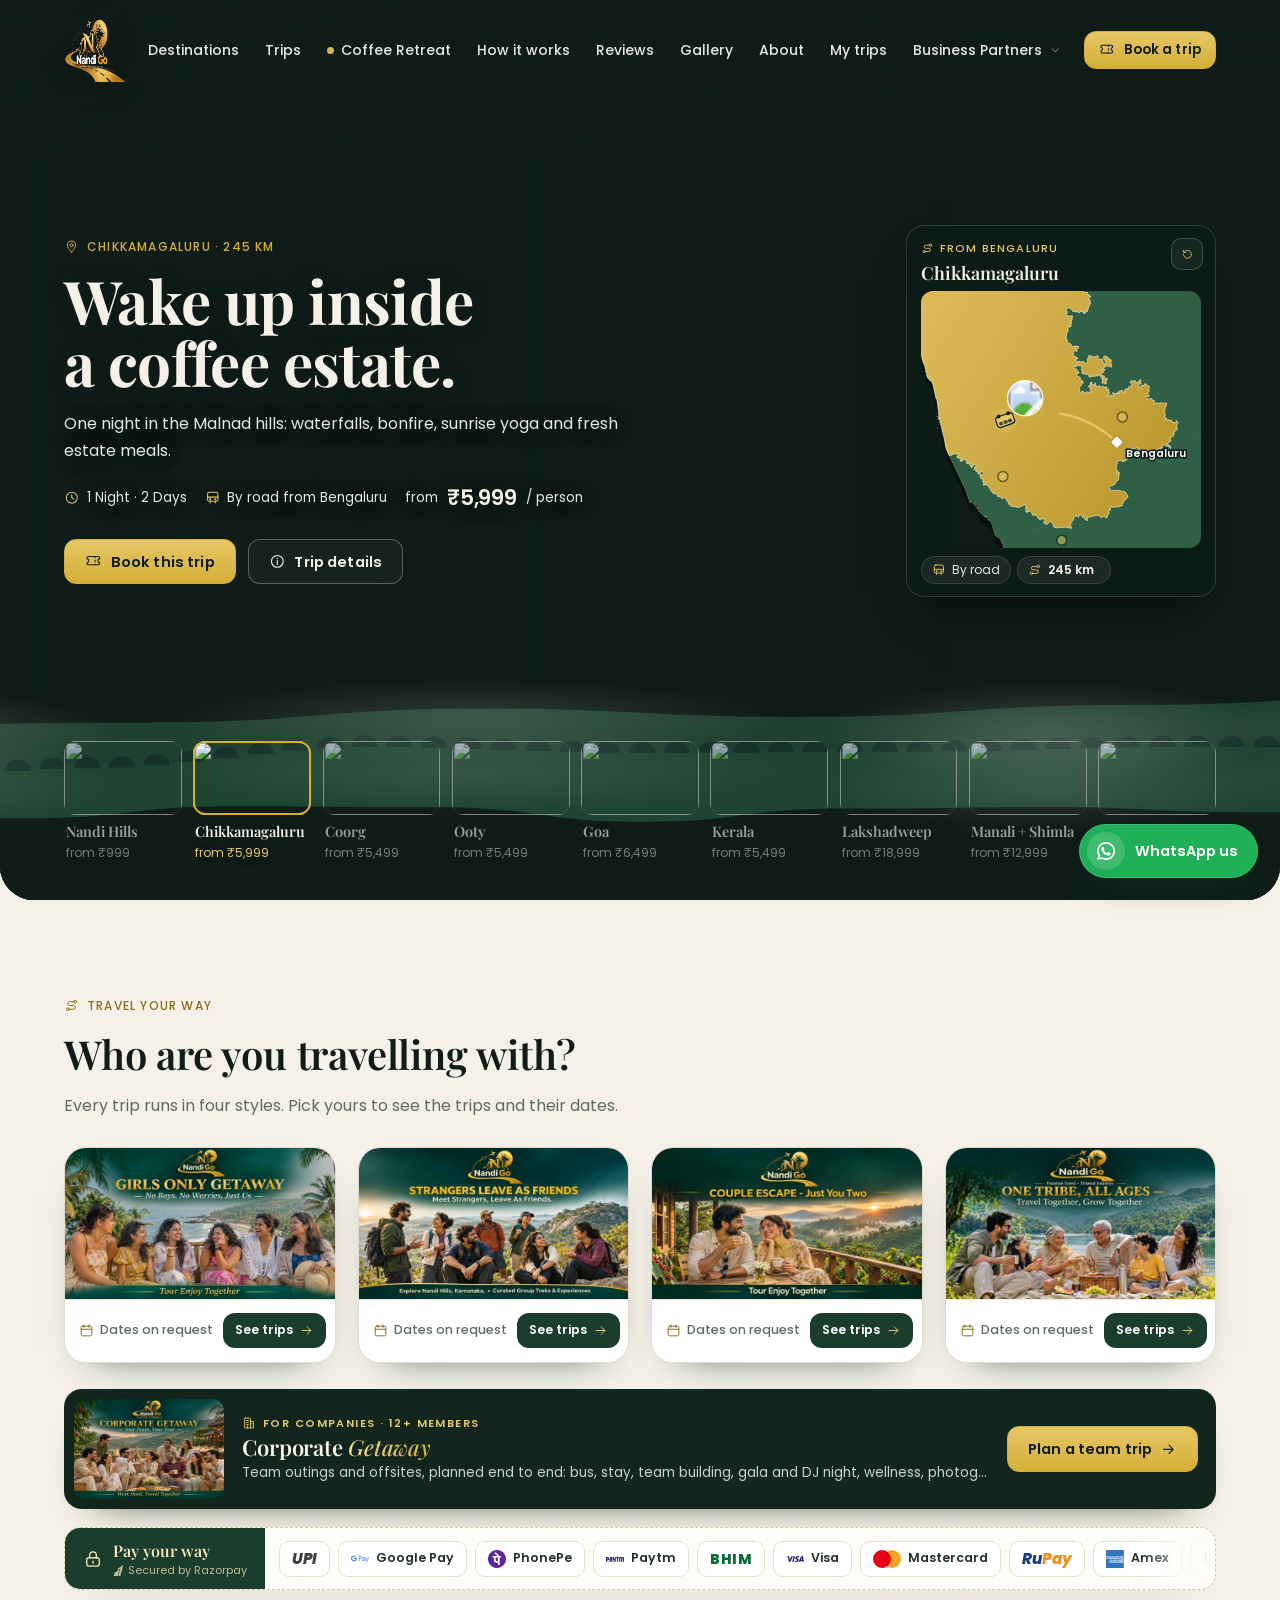
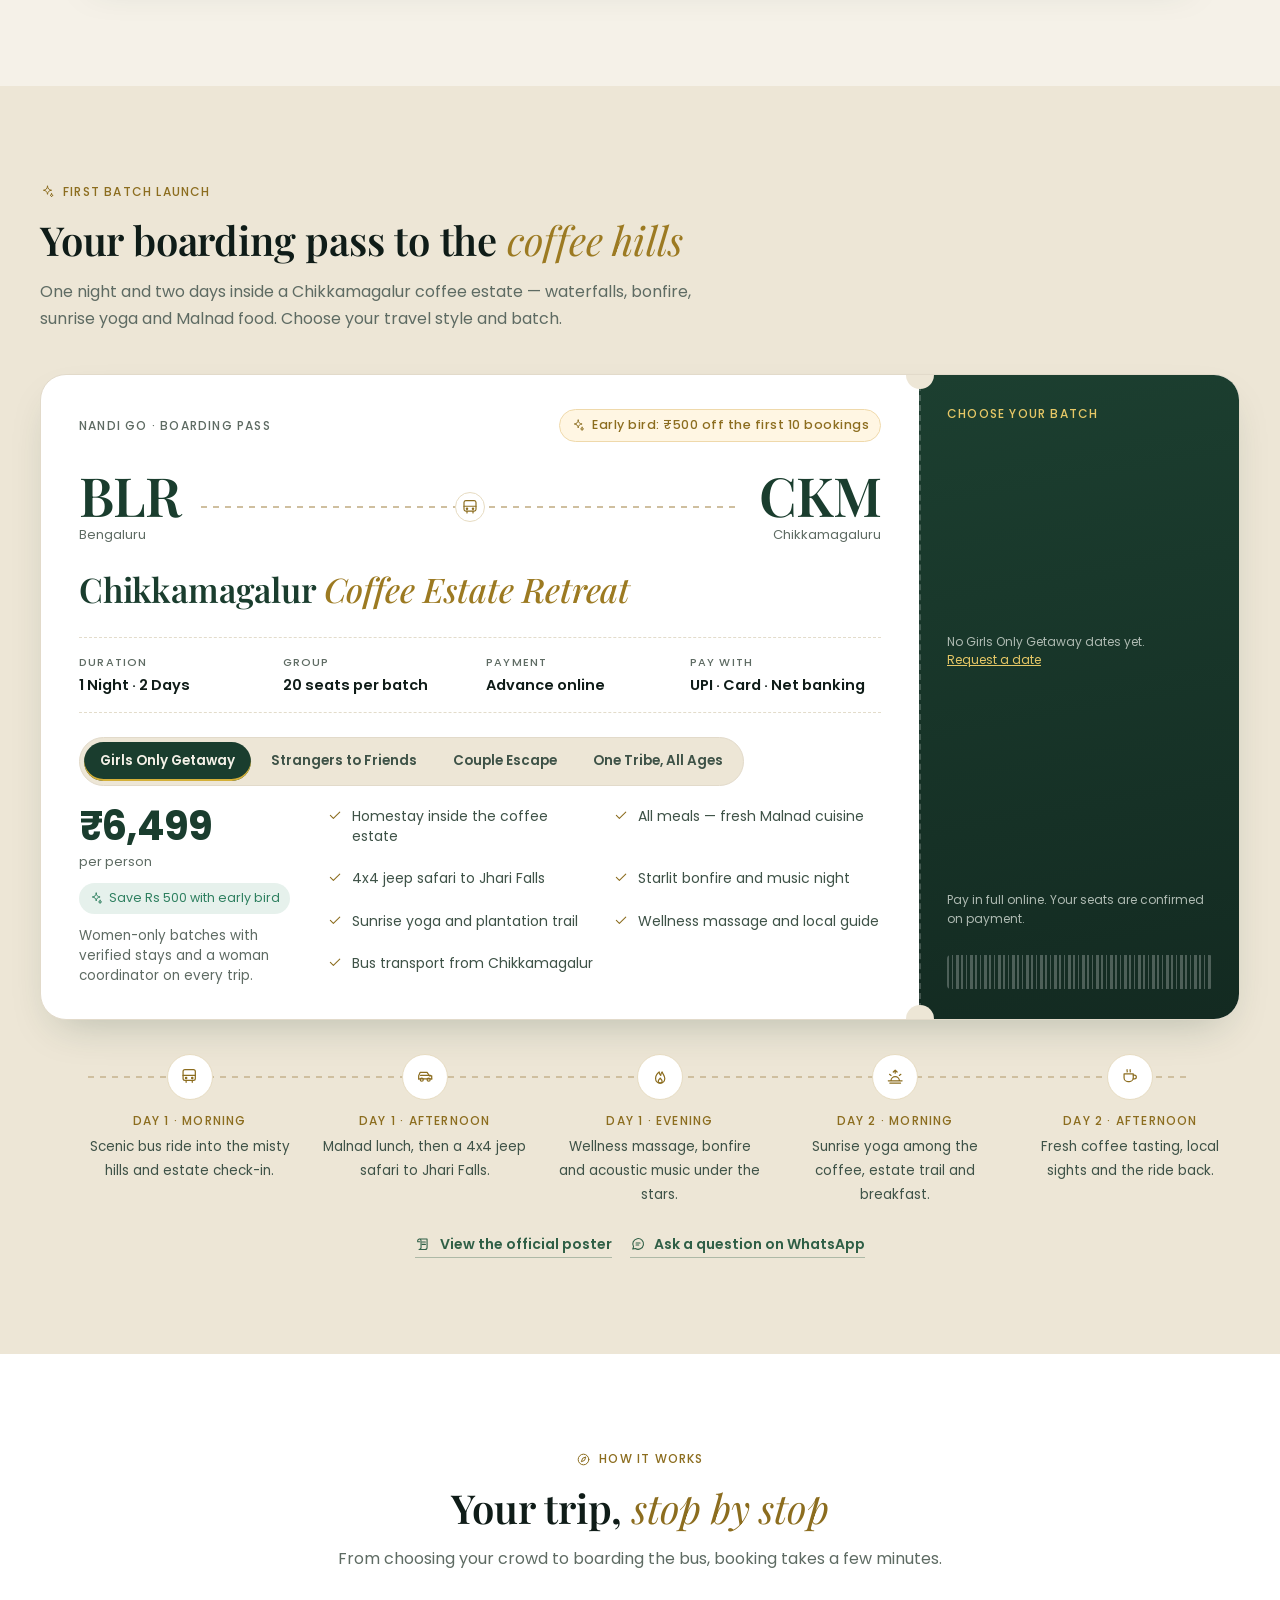
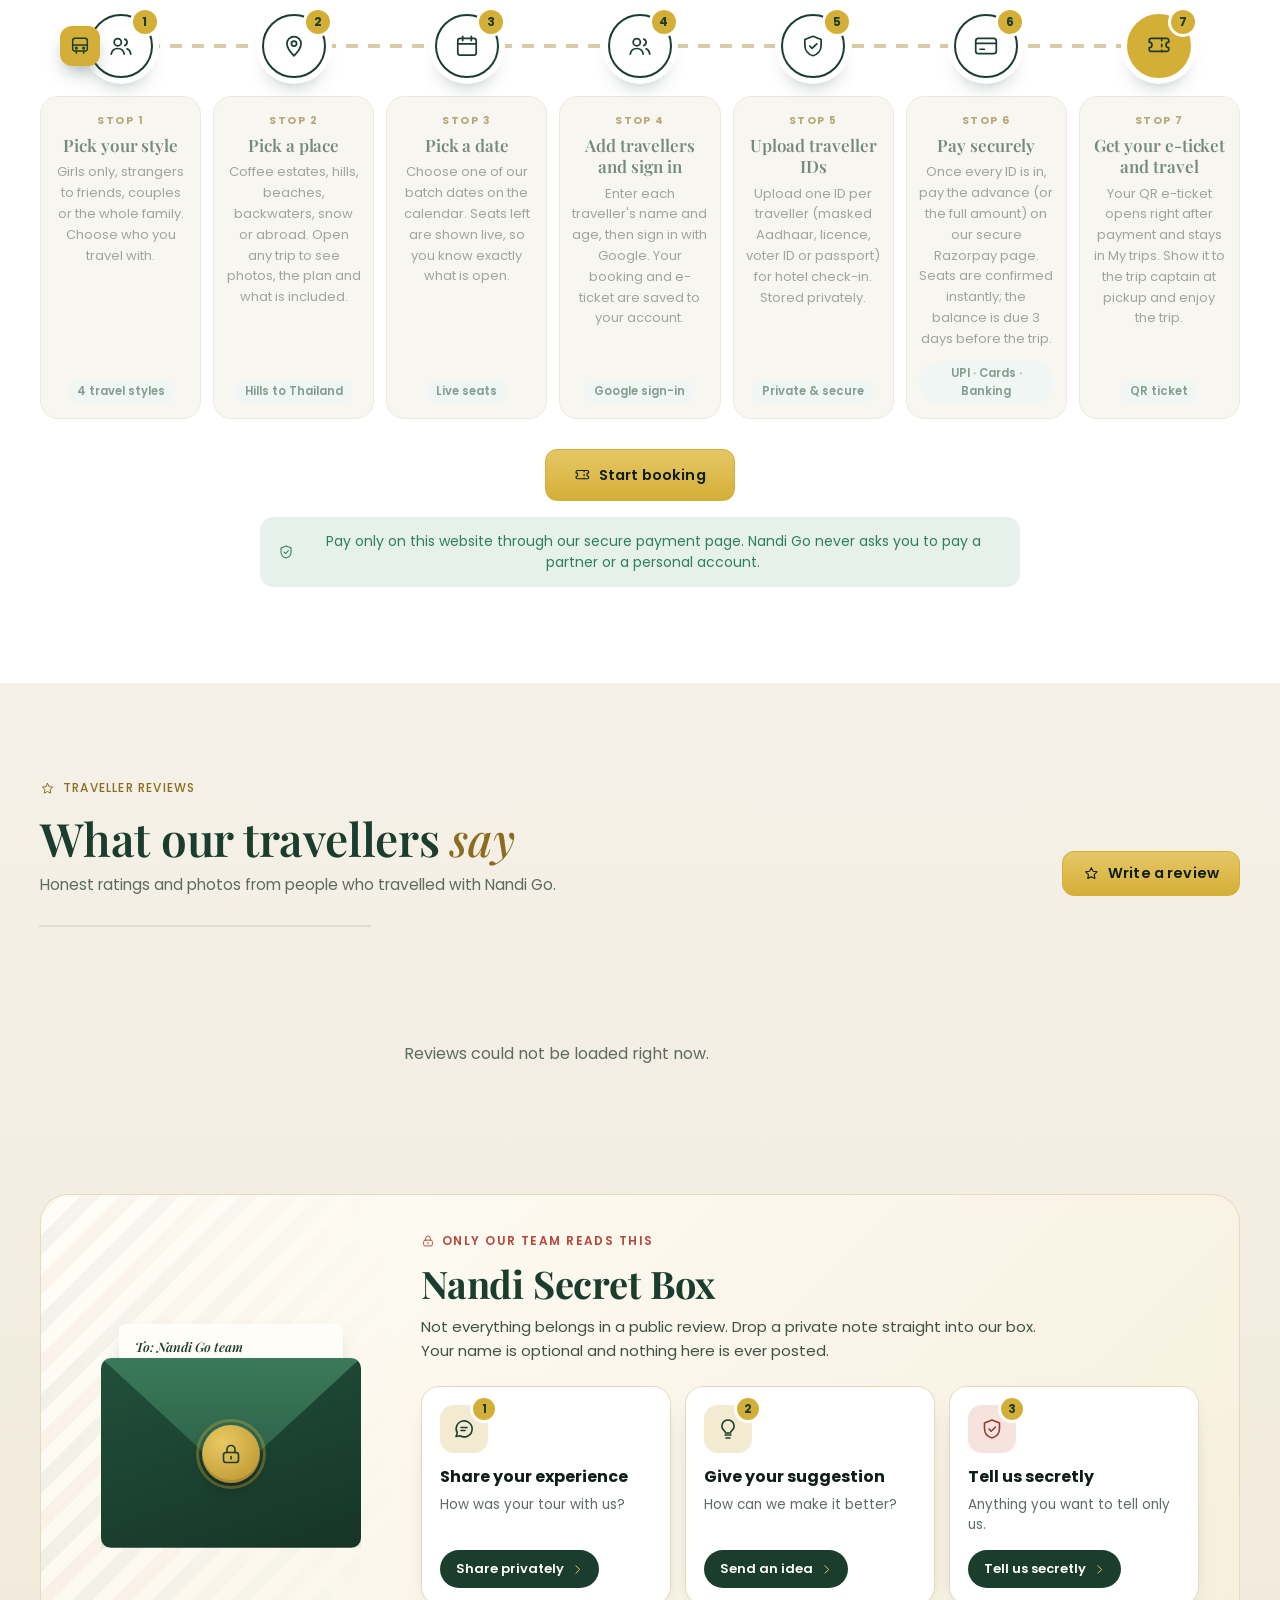
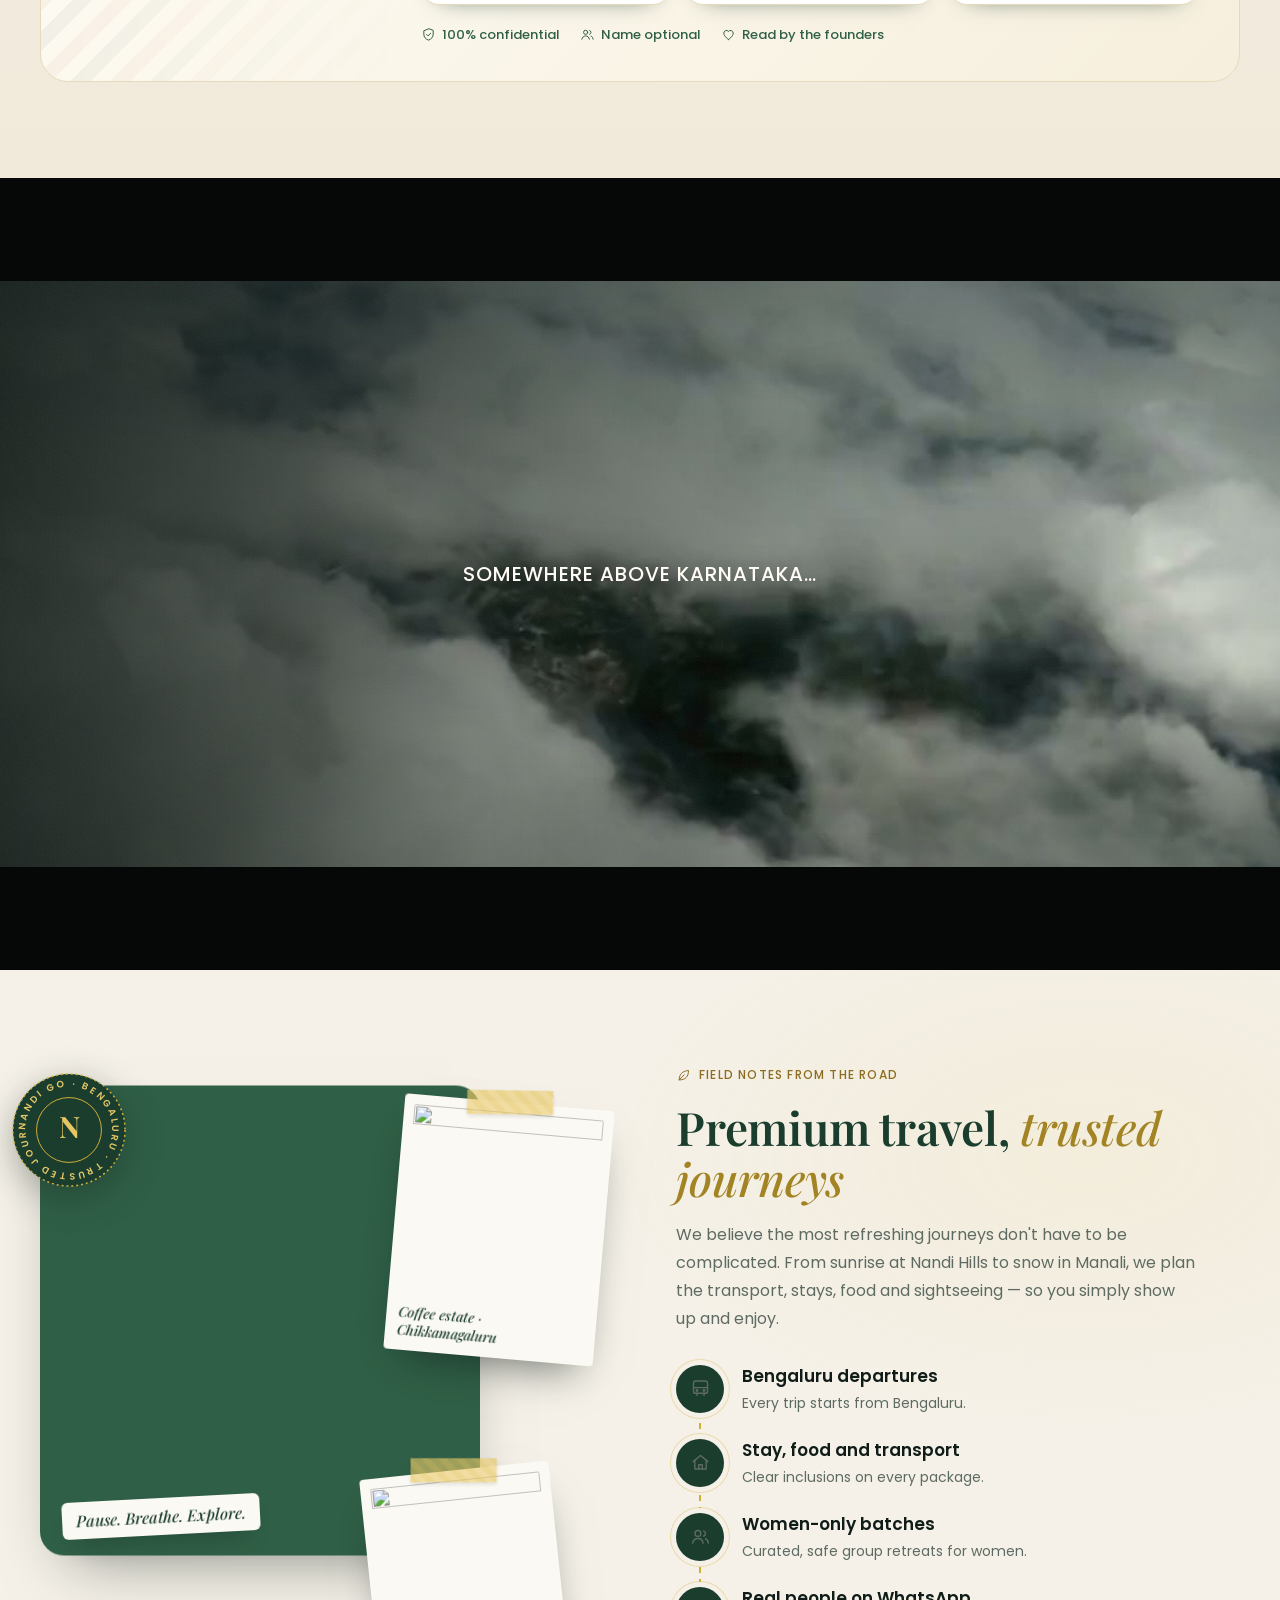
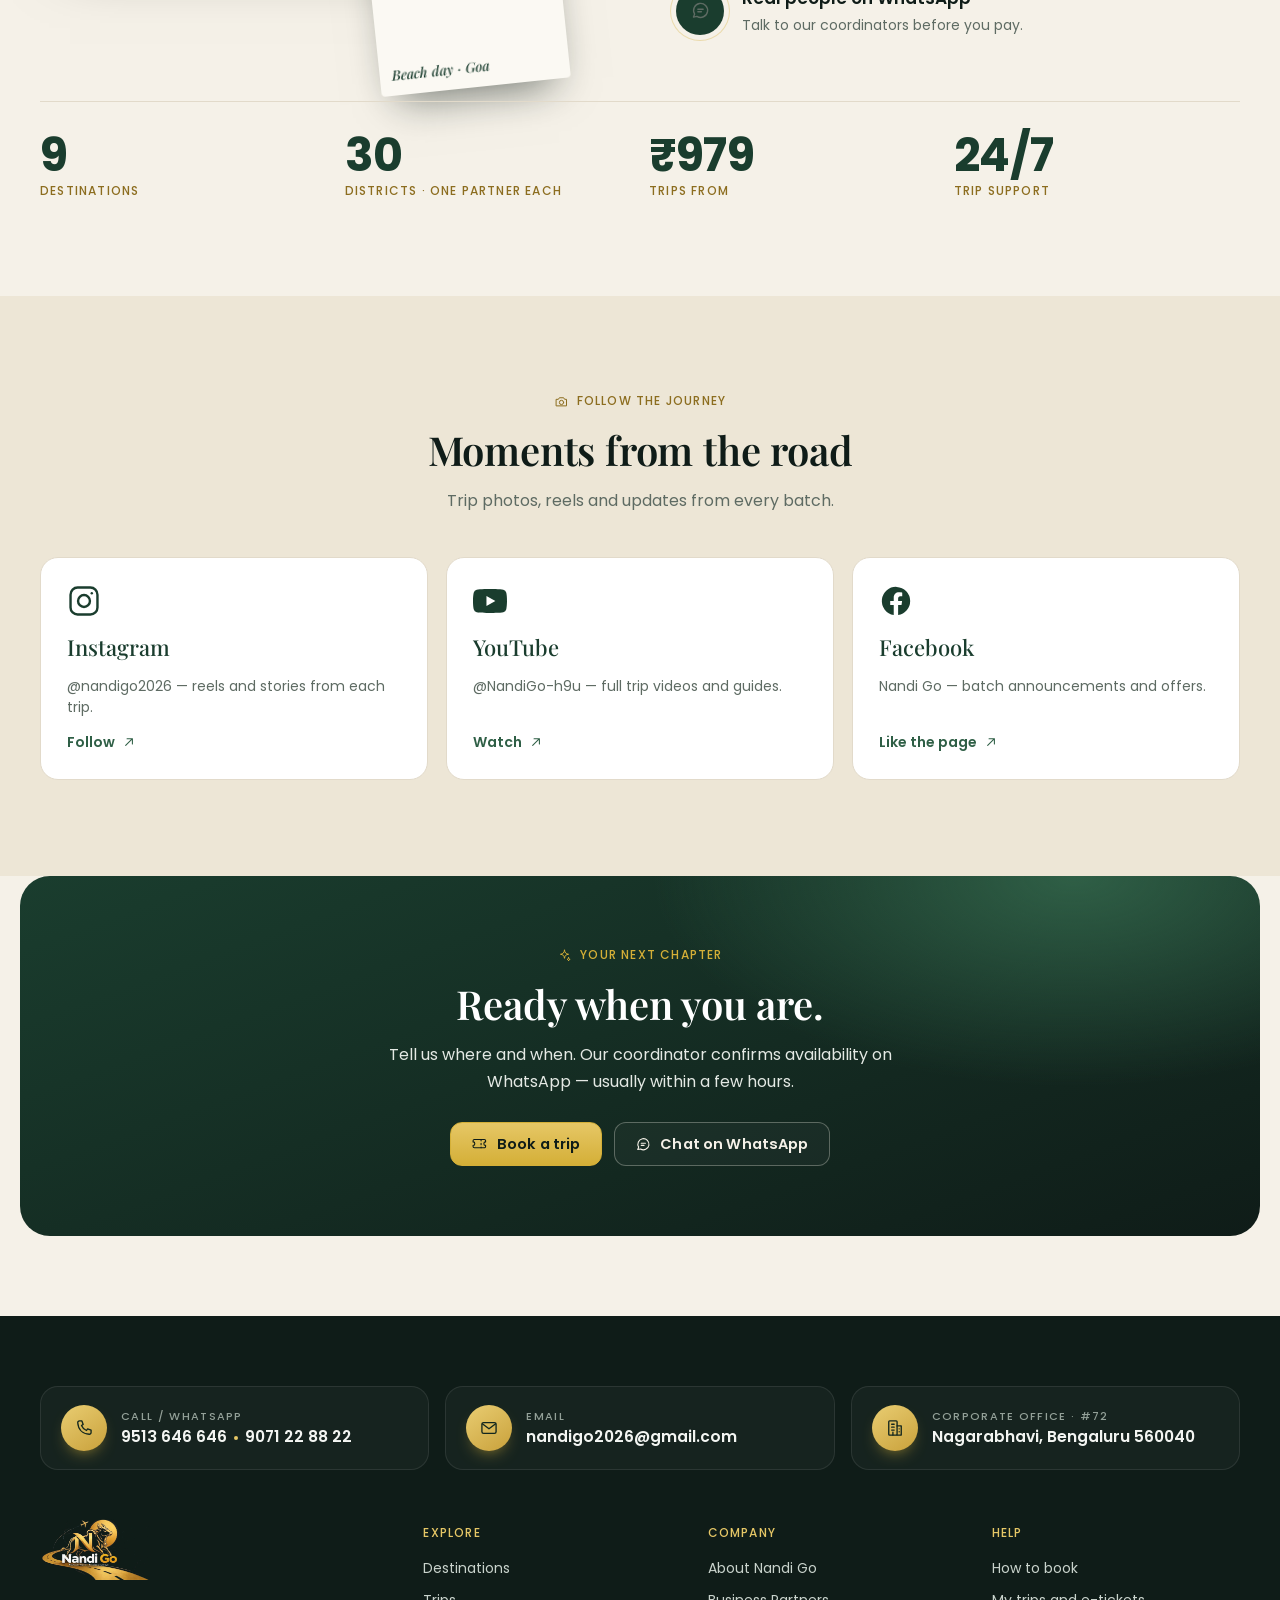
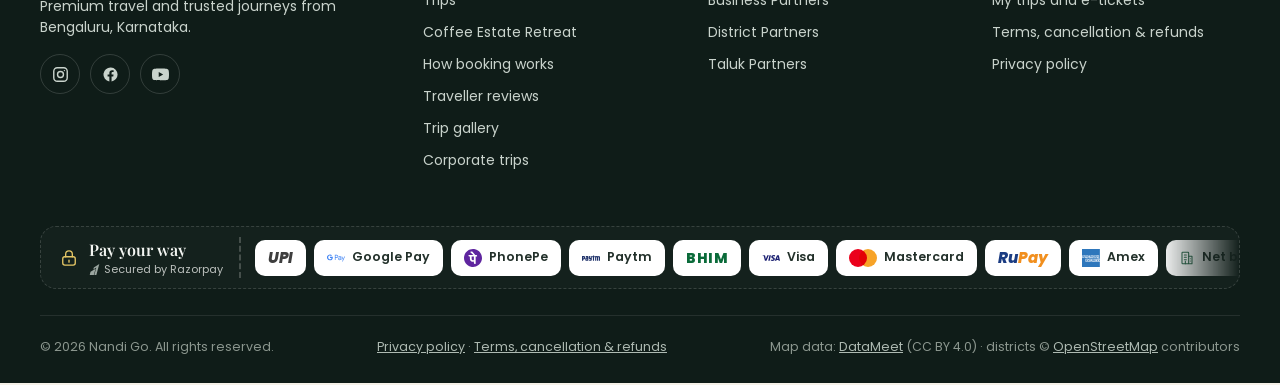
==== index.html @ 31a55d49 "Corporate Getaway: slim strip and a compact pop-up that opens straight to services and enquiry" ====
<!DOCTYPE html>
<html lang="en">
<head>
<meta charset="UTF-8"/>
<meta name="viewport" content="width=device-width, initial-scale=1"/>
<meta name="theme-color" content="#1A3D2E"/>
<title>Nandi Go — Premium Travel, Trusted Journeys</title>
<meta name="description" content="Trips from Bengaluru with Nandi Go: Nandi Hills, the Chikkamagalur Coffee Estate Retreat, Coorg, Ooty, Goa, Kerala, Lakshadweep, Manali + Shimla and Nepal. Pick a pin on the map and book on WhatsApp."/>
<link rel="preconnect" href="https://fonts.googleapis.com"><link rel="preconnect" href="https://fonts.gstatic.com" crossorigin>
<link href="https://fonts.googleapis.com/css2?family=Playfair+Display:ital,wght@0,400..800;1,400..700&family=Poppins:wght@400;500;600;700&display=swap" rel="stylesheet">
<link rel="icon" type="image/png" href="logo.png"/><link rel="apple-touch-icon" href="logo.png"/>
<link rel="stylesheet" href="site.css?v=93"/>
</head>
<body>

<header class="site-header" id="siteHeader">
 <div class="container nav">
  <a href="#home" class="brand" aria-label="Nandi Go home"><img src="logo.png" alt="Nandi Go — Premium Travel · Trusted Journeys" class="brand-logo" width="160" height="48"/></a>
  <nav id="navlinks" class="navlinks" aria-label="Main">
   <a href="#home">Destinations</a>
   <a href="#trips">Trips</a>
   <a href="#retreat" class="nav-new"><span class="dot" aria-hidden="true"></span>Coffee Retreat</a>
   <a href="#how">How it works</a>
   <a href="#reviews">Reviews</a>
   <a href="#gallery">Gallery</a>
   <a href="#about">About</a>
   <a href="my-trips" class="nav-mytrips">My trips</a>
   <div class="nav-drop"><a href="partners.html" aria-haspopup="true">Business Partners <svg class="ic"><use href="#i-chevron"/></svg></a>
    <div class="nav-drop-menu"><a href="partners.html#district">District Partners</a><a href="partners.html#taluk">Taluk Partners</a></div></div>
  </nav>
  <div class="navright">
   <button type="button" class="btn btn-gold btn-sm" data-book><svg class="ic"><use href="#i-ticket"/></svg><span>Book a trip</span></button>
   <button type="button" class="menu-btn" id="menuBtn" aria-label="Open menu" aria-expanded="false"><svg class="ic"><use href="#i-menu"/></svg></button>
  </div>
 </div>
</header>

<main id="top">
<!-- ============ HERO: hanging postcards ============ -->
<section class="hx" id="home" aria-label="Destinations">
 <div class="hx-bg" aria-hidden="true"><div class="hx-img"></div><div class="hx-img"></div></div>
 <div class="hx-shade" aria-hidden="true"></div>
 <div class="container hx-main">
  <div class="hx-text" id="hxText" aria-live="polite">
   <span class="kicker light hx-k" id="hxKicker"></span>
   <h1 class="hx-title" id="hxTitle"></h1>
   <p class="hx-sub" id="hxSub"></p>
   <div class="hx-meta" id="hxMeta"></div>
   <div class="hx-actions">
    <button type="button" class="btn btn-gold" id="hxBook" data-book><svg class="ic"><use href="#i-ticket"/></svg>Book this trip</button>
    <button type="button" class="btn btn-ghost light" id="hxDetails"><svg class="ic"><use href="#i-info"/></svg>Trip details</button>
   </div>
  </div>
  <aside class="hx-map" aria-label="Where it is">
   <div class="hx-map-head"><span><svg class="ic"><use href="#i-route"/></svg>From Bengaluru</span><b id="hxMapTo"></b>
    <button type="button" class="hx-replay" id="hxReplay" aria-label="Replay the journey"><svg class="ic"><use href="#i-replay"/></svg></button></div>
   <div class="hx-map-stage" id="hxMapStage"><svg id="hxMap" role="img" aria-label="Map of India showing the route from Bengaluru"></svg></div><div class="hx-pin-tip" id="hxPinTip" hidden></div>
   <div class="hx-map-foot" id="hxMapFoot"></div>
  </aside>
 </div>
 <div class="hx-scape" id="hxScape" aria-hidden="true"></div>
 <div class="container hx-railwrap">
  <div class="hx-rail" id="hxRail" role="tablist" aria-label="Choose a destination"></div>
 </div>
</section>



<!-- ============ TRAVEL STYLES ============ -->
<section class="section" id="trips">
 <div class="container">
  <div class="section-head reveal">
   <span class="kicker"><svg class="ic"><use href="#i-route"/></svg>Travel your way</span>
   <h2>Who are you travelling with?</h2>
   <p>Every trip runs in four styles. Pick yours to see the trips and their dates.</p>
  </div>
  <div class="styles reveal" id="styleGrid" role="tablist" aria-label="Travel styles"></div>
  <div class="styles-dots" id="styleDots" aria-hidden="true"></div>
  <div id="corpMount"></div>
  <div class="pw-wrap reveal"><div data-paystrip="light"></div></div>
 </div>
</section>

<!-- ============ COFFEE RETREAT: boarding pass ============ -->
<section class="section retreat" id="retreat">
 <div class="container">
  <div class="section-head reveal">
   <span class="kicker"><svg class="ic"><use href="#i-sparkle"/></svg>First batch launch</span>
   <h2>Your boarding pass to the <em>coffee hills</em></h2>
   <p>One night and two days inside a Chikkamagalur coffee estate — waterfalls, bonfire, sunrise yoga and Malnad food. Choose your travel style and batch.</p>
  </div>
  <div class="ticket reveal" id="ticket">
   <div class="tk-main">
    <div class="tk-top"><span>Nandi Go · Boarding pass</span><span class="tk-new"><svg class="ic"><use href="#i-sparkle"/></svg>Early bird: ₹500 off the first 10 bookings</span></div>
    <div class="tk-route">
     <div class="tk-city"><b>BLR</b><span>Bengaluru</span></div>
     <div class="tk-line" aria-hidden="true"><svg class="ic"><use href="#i-bus"/></svg></div>
     <div class="tk-city to"><b>CKM</b><span>Chikkamagaluru</span></div>
    </div>
    <h3 class="tk-title">Chikkamagalur <em>Coffee Estate Retreat</em></h3>
    <div class="tk-meta">
     <div><span>Duration</span><b>1 Night · 2 Days</b></div>
     <div><span>Group</span><b>20 seats per batch</b></div>
     <div><span>Payment</span><b>Advance online</b></div>
     <div><span>Pay with</span><b>UPI · Card · Net banking</b></div>
    </div>
    <div class="tk-tabs" role="tablist" id="tkTabs"></div>
    <div class="tk-pkg" id="tkPkg"></div>
   </div>
   <aside class="tk-stub" id="tkStub" aria-label="Choose a batch"></aside>
  </div>
  <ol class="trail reveal" id="trail" aria-label="Retreat itinerary"></ol>
  <div class="retreat-links">
   <a href="assets/retreat-dec-gold.jpg" target="_blank" rel="noopener"><svg class="ic"><use href="#i-scroll"/></svg>View the official poster</a>
   <a href="https://wa.me/919513646646?text=Hi%20Nandi%20Go%2C%20I%20have%20a%20question%20about%20the%20Chikkamagalur%20Coffee%20Estate%20Retreat." target="_blank" rel="noopener"><svg class="ic"><use href="#i-chat"/></svg>Ask a question on WhatsApp</a>
  </div>
 </div>
</section>


<!-- ============ HOW IT WORKS ============ -->
<section class="section how" id="how">
 <div class="container">
  <div class="section-head center reveal">
   <span class="kicker"><svg class="ic"><use href="#i-compass"/></svg>How it works</span>
   <h2>Your trip, <em>stop by stop</em></h2>
   <p>From choosing your crowd to boarding the bus, booking takes a few minutes.</p>
  </div>
  <div class="jr reveal">
   <div class="jr-road" aria-hidden="true"><i class="jr-fill"></i><span class="jr-bus"><svg class="ic"><use href="#i-bus"/></svg></span></div>
   <ol class="jr-stops">
    <li class="jr-stop" style="--i:0"><span class="jr-pin"><svg class="ic"><use href="#i-users"/></svg><em>1</em></span><div class="jr-card"><span class="jr-k">Stop 1</span><h3>Pick your style</h3><p>Girls only, strangers to friends, couples or the whole family. Choose who you travel with.</p><span class="jr-tag">4 travel styles</span></div></li>
    <li class="jr-stop" style="--i:1"><span class="jr-pin"><svg class="ic"><use href="#i-pin"/></svg><em>2</em></span><div class="jr-card"><span class="jr-k">Stop 2</span><h3>Pick a place</h3><p>Coffee estates, hills, beaches, backwaters, snow or abroad. Open any trip to see photos, the plan and what is included.</p><span class="jr-tag">Hills to Thailand</span></div></li>
    <li class="jr-stop" style="--i:2"><span class="jr-pin"><svg class="ic"><use href="#i-calendar"/></svg><em>3</em></span><div class="jr-card"><span class="jr-k">Stop 3</span><h3>Pick a date</h3><p>Choose one of our batch dates on the calendar. Seats left are shown live, so you know exactly what is open.</p><span class="jr-tag">Live seats</span></div></li>
    <li class="jr-stop" style="--i:3"><span class="jr-pin"><svg class="ic"><use href="#i-users"/></svg><em>4</em></span><div class="jr-card"><span class="jr-k">Stop 4</span><h3>Add travellers and sign in</h3><p>Enter each traveller&#39;s name and age, then sign in with Google. Your booking and e-ticket are saved to your account.</p><span class="jr-tag">Google sign-in</span></div></li>
    <li class="jr-stop" style="--i:4"><span class="jr-pin"><svg class="ic"><use href="#i-shield"/></svg><em>5</em></span><div class="jr-card"><span class="jr-k">Stop 5</span><h3>Upload traveller IDs</h3><p>Upload one ID per traveller (masked Aadhaar, licence, voter ID or passport) for hotel check-in. Stored privately.</p><span class="jr-tag">Private &amp; secure</span></div></li>
    <li class="jr-stop" style="--i:5"><span class="jr-pin"><svg class="ic"><use href="#i-card"/></svg><em>6</em></span><div class="jr-card"><span class="jr-k">Stop 6</span><h3>Pay securely</h3><p>Once every ID is in, pay the advance (or the full amount) on our secure Razorpay page. Seats are confirmed instantly; the balance is due 3 days before the trip.</p><span class="jr-tag">UPI · Cards · Banking</span></div></li>
    <li class="jr-stop last" style="--i:6"><span class="jr-pin"><svg class="ic"><use href="#i-ticket"/></svg><em>7</em></span><div class="jr-card"><span class="jr-k">Stop 7</span><h3>Get your e-ticket and travel</h3><p>Your QR e-ticket opens right after payment and stays in My trips. Show it to the trip captain at pickup and enjoy the trip.</p><span class="jr-tag">QR ticket</span></div></li>
   </ol>
  </div>
  <div class="jr-end reveal">
   <button type="button" class="btn btn-gold" data-book><svg class="ic"><use href="#i-ticket"/></svg>Start booking</button>
   <p class="pay-note"><svg class="ic"><use href="#i-shield"/></svg>Pay only on this website through our secure payment page. Nandi Go never asks you to pay a partner or a personal account.</p>
  </div>
 </div>
</section>

<!-- ============ REVIEWS ============ -->
<section class="section reviews" id="reviews">
 <div class="container"><div id="rvMount" data-mode="home"></div></div>
</section>

<!-- ============ GALLERY: cinematic road film ============ -->
<section class="cine" id="gallery">
 <div id="wsMount"></div>
</section>

<!-- ============ ABOUT: field notes from the road ============ -->
<section class="section ab" id="about">
 <div class="container ab-grid">
  <div class="ab-collage" id="abCollage" aria-hidden="true">
   <div class="ab-main" data-depth="-0.03" style="background-image:url('https://images.unsplash.com/photo-1500534314209-a25ddb2bd429?auto=format&fit=crop&w=1100&q=80')"></div>
   <figure class="ab-pol ab-pol1" data-depth="0.06">
    <span class="ab-tape"></span>
    <img src="https://images.unsplash.com/photo-1695448124696-3f73e3b779c2?auto=format&fit=crop&w=520&q=75" alt="" loading="lazy">
    <figcaption>Coffee estate · Chikkamagaluru</figcaption>
   </figure>
   <figure class="ab-pol ab-pol2" data-depth="0.11">
    <span class="ab-tape"></span>
    <img src="https://images.unsplash.com/photo-1512343879784-a960bf40e7f2?auto=format&fit=crop&w=520&q=75" alt="" loading="lazy">
    <figcaption>Beach day · Goa</figcaption>
   </figure>
   <div class="ab-stamp">
    <svg viewBox="0 0 120 120"><defs><path id="abRing" d="M60,60 m-44,0 a44,44 0 1,1 88,0 a44,44 0 1,1 -88,0"/></defs>
     <circle cx="60" cy="60" r="57" class="ab-st-o"/><circle cx="60" cy="60" r="33" class="ab-st-i"/>
     <text class="ab-st-t"><textPath href="#abRing">NANDI GO · BENGALURU · TRUSTED JOURNEYS ·</textPath></text>
     <text x="60" y="68" text-anchor="middle" class="ab-st-n">N</text></svg>
   </div>
   <span class="ab-note">Pause. Breathe. Explore.</span>
  </div>
  <div class="ab-copy">
   <span class="kicker"><svg class="ic"><use href="#i-leaf"/></svg>Field notes from the road</span>
   <h2>Premium travel, <em>trusted journeys</em></h2>
   <p class="ab-lead">We believe the most refreshing journeys don't have to be complicated. From sunrise at Nandi Hills to snow in Manali, we plan the transport, stays, food and sightseeing — so you simply show up and enjoy.</p>
   <ol class="ab-route" id="abRoute">
    <li><span class="ab-stop"><svg class="ic"><use href="#i-bus"/></svg></span><div><b>Bengaluru departures</b><span>Every trip starts from Bengaluru.</span></div></li>
    <li><span class="ab-stop"><svg class="ic"><use href="#i-home"/></svg></span><div><b>Stay, food and transport</b><span>Clear inclusions on every package.</span></div></li>
    <li><span class="ab-stop"><svg class="ic"><use href="#i-users"/></svg></span><div><b>Women-only batches</b><span>Curated, safe group retreats for women.</span></div></li>
    <li><span class="ab-stop"><svg class="ic"><use href="#i-chat"/></svg></span><div><b>Real people on WhatsApp</b><span>Talk to our coordinators before you pay.</span></div></li>
   </ol>
  </div>
 </div>
 <div class="container ab-stats" id="abStats">
  <div><b data-count="9">9</b><span>destinations</span></div>
  <div><b data-count="31">31</b><span>districts · one partner each</span></div>
  <div><b data-count="999" data-prefix="₹">₹999</b><span>trips from</span></div>
  <div><b data-count="24" data-suffix="/7">24/7</b><span>trip support</span></div>
 </div>
</section>

<!-- ============ MOMENTS ============ -->
<section class="section moments" id="moments">
 <div class="container">
  <div class="section-head center reveal">
   <span class="kicker"><svg class="ic"><use href="#i-camera"/></svg>Follow the journey</span>
   <h2>Moments from the road</h2>
   <p>Trip photos, reels and updates from every batch.</p>
  </div>
  <div class="social-cards">
   <a class="social-card reveal" href="https://www.instagram.com/nandigo2026?xtok=Z2MxeTNweHZmYzRi" target="_blank" rel="noopener">
    <svg class="brand" viewBox="0 0 24 24" fill="none" stroke="currentColor" stroke-width="1.7" stroke-linecap="round" stroke-linejoin="round"><rect x="2.5" y="2.5" width="19" height="19" rx="5"/><circle cx="12" cy="12" r="4.2"/><path d="M17.5 6.5h.01"/></svg>
    <b>Instagram</b><span>@nandigo2026 — reels and stories from each trip.</span><em>Follow <svg class="ic"><use href="#i-arrow-up"/></svg></em></a>
   <a class="social-card reveal" href="https://www.youtube.com/@NandiGo-h9u" target="_blank" rel="noopener">
    <svg class="brand" viewBox="0 0 24 24" fill="currentColor"><path d="M23.5 6.2a3 3 0 0 0-2.1-2.1C19.5 3.6 12 3.6 12 3.6s-7.5 0-9.4.5A3 3 0 0 0 .5 6.2C0 8.1 0 12 0 12s0 3.9.5 5.8a3 3 0 0 0 2.1 2.1c1.9.5 9.4.5 9.4.5s7.5 0 9.4-.5a3 3 0 0 0 2.1-2.1c.5-1.9.5-5.8.5-5.8s0-3.9-.5-5.8ZM9.5 15.6V8.4l6.3 3.6Z"/></svg>
    <b>YouTube</b><span>@NandiGo-h9u — full trip videos and guides.</span><em>Watch <svg class="ic"><use href="#i-arrow-up"/></svg></em></a>
   <a class="social-card reveal" href="https://www.facebook.com/profile.php?id=61595965811478" target="_blank" rel="noopener">
    <svg class="brand" viewBox="0 0 24 24" fill="currentColor"><path d="M22 12a10 10 0 1 0-11.6 9.9v-7H7.9V12h2.5V9.8c0-2.5 1.5-3.9 3.8-3.9 1.1 0 2.2.2 2.2.2v2.5h-1.3c-1.2 0-1.6.8-1.6 1.6V12h2.8l-.4 2.9h-2.4v7A10 10 0 0 0 22 12Z"/></svg>
    <b>Facebook</b><span>Nandi Go — batch announcements and offers.</span><em>Like the page <svg class="ic"><use href="#i-arrow-up"/></svg></em></a>
  </div>
 </div>
</section>

<!-- ============ CTA ============ -->
<section class="cta-band reveal">
 <div class="container">
  <span class="kicker light"><svg class="ic"><use href="#i-sparkle"/></svg>Your next chapter</span>
  <h2>Ready when you are.</h2>
  <p>Tell us where and when. Our coordinator confirms availability on WhatsApp — usually within a few hours.</p>
  <div class="hm-actions">
   <button type="button" class="btn btn-gold" data-book><svg class="ic"><use href="#i-ticket"/></svg>Book a trip</button>
   <a class="btn btn-ghost light" href="https://wa.me/919513646646" target="_blank" rel="noopener"><svg class="ic"><use href="#i-chat"/></svg>Chat on WhatsApp</a>
  </div>
 </div>
</section>
</main>

<footer>
 <div class="container">
  <div class="fband">
   <a class="fcard" href="https://wa.me/919513646646" target="_blank" rel="noopener"><span class="fcard-ic"><svg class="ic"><use href="#i-phone"/></svg></span><span class="fcard-tx"><small>Call / WhatsApp</small><b class="fc-nums"><span data-tel="+919513646646">9513 646 646</span><i aria-hidden="true"></i><span data-tel="+919071228822">9071 22 88 22</span></b></span></a>
   <a class="fcard" href="mailto:nandigo2026@gmail.com"><span class="fcard-ic"><svg class="ic"><use href="#i-mail"/></svg></span><span class="fcard-tx"><small>Email</small><b>nandigo2026@gmail.com</b></span></a>
   <a class="fcard" href="https://maps.google.com/?q=Nagarabhavi+Main+Road+Vijayanagar+Bengaluru+560040" target="_blank" rel="noopener"><span class="fcard-ic"><svg class="ic"><use href="#i-building"/></svg></span><span class="fcard-tx"><small>Corporate office · #72</small><b>Nagarabhavi, Bengaluru 560040</b></span></a>
  </div>
  <div class="foot-grid">
   <div>
    <img src="logo.png" alt="Nandi Go" class="footer-logo" width="200" height="62"/>
    <p>Premium travel and trusted journeys from Bengaluru, Karnataka.</p>
    <div class="foot-social">
     <a href="https://www.instagram.com/nandigo2026?xtok=Z2MxeTNweHZmYzRi" target="_blank" rel="noopener" aria-label="Instagram"><svg viewBox="0 0 24 24" fill="none" stroke="currentColor" stroke-width="2" stroke-linecap="round"><rect x="2.5" y="2.5" width="19" height="19" rx="5"/><circle cx="12" cy="12" r="4.2"/><path d="M17.5 6.5h.01"/></svg></a>
     <a href="https://www.facebook.com/profile.php?id=61595965811478" target="_blank" rel="noopener" aria-label="Facebook"><svg viewBox="0 0 24 24" fill="currentColor"><path d="M22 12a10 10 0 1 0-11.6 9.9v-7H7.9V12h2.5V9.8c0-2.5 1.5-3.9 3.8-3.9 1.1 0 2.2.2 2.2.2v2.5h-1.3c-1.2 0-1.6.8-1.6 1.6V12h2.8l-.4 2.9h-2.4v7A10 10 0 0 0 22 12Z"/></svg></a>
     <a href="https://www.youtube.com/@NandiGo-h9u" target="_blank" rel="noopener" aria-label="YouTube"><svg viewBox="0 0 24 24" fill="currentColor"><path d="M23.5 6.2a3 3 0 0 0-2.1-2.1C19.5 3.6 12 3.6 12 3.6s-7.5 0-9.4.5A3 3 0 0 0 .5 6.2C0 8.1 0 12 0 12s0 3.9.5 5.8a3 3 0 0 0 2.1 2.1c1.9.5 9.4.5 9.4.5s7.5 0 9.4-.5a3 3 0 0 0 2.1-2.1c.5-1.9.5-5.8.5-5.8s0-3.9-.5-5.8ZM9.5 15.6V8.4l6.3 3.6Z"/></svg></a>
    </div>
   </div>
   <div>
    <h4>Explore</h4>
    <a href="#home">Destinations</a><a href="#trips">Trips</a><a href="#retreat">Coffee Estate Retreat</a><a href="#how">How booking works</a><a href="#reviews">Traveller reviews</a><a href="#gallery">Trip gallery</a><a href="#corporate" data-corp-open>Corporate trips</a>
   </div>
   <div>
    <h4>Company</h4>
    <a href="#about">About Nandi Go</a><a href="partners.html">Business Partners</a><a href="partners.html#district">District Partners</a><a href="partners.html#taluk">Taluk Partners</a>
   </div>
   <div>
    <h4>Help</h4>
    <a href="#how">How to book</a><a href="my-trips">My trips and e-tickets</a><a href="terms.html">Terms, cancellation &amp; refunds</a><a href="privacy.html">Privacy policy</a>
   </div>
  </div>
  <div data-paystrip="dark"></div>
  <div class="foot-end">
   <span>© <span id="year"></span> Nandi Go. All rights reserved.</span>
   <span><a href="privacy.html">Privacy policy</a> · <a href="terms.html">Terms, cancellation &amp; refunds</a></span>
   <span>Map data: <a href="https://github.com/datameet/maps" target="_blank" rel="noopener">DataMeet</a> (CC BY 4.0) · districts © <a href="https://www.openstreetmap.org/copyright" target="_blank" rel="noopener">OpenStreetMap</a> contributors</span>
  </div>
 </div>
</footer>



<!-- Trip details -->
<div class="sp" id="sp" hidden>
 <div class="sp-card" role="dialog" aria-modal="true" aria-labelledby="stTitle">
  <div class="sp-head" id="spHead">
   <img class="sp-poster" id="spPoster" alt="" width="1280" height="720"><div class="sp-head-txt"><span class="kicker light" id="stKicker"></span><h3 id="stTitle"></h3><span class="sp-count" id="tripCount"></span></div>
   <button type="button" class="sp-close" data-sp-close aria-label="Close"><svg class="ic"><use href="#i-close"/></svg></button>
  </div>
  <div class="sp-body"><div class="tcs" id="tripGrid"></div></div>
 </div>
</div>
<div class="dm" id="dm" hidden>
 <div class="dm-card" role="dialog" aria-modal="true" aria-labelledby="dmTitle">
  <button type="button" class="dp-close" data-dm-close aria-label="Close"><svg class="ic"><use href="#i-close"/></svg></button>
  <div class="dm-photo" id="dmPhoto"></div>
  <div class="dm-body">
   <span class="dp-kicker" id="dmKicker"></span>
   <h3 id="dmTitle"></h3>
   <p id="dmDesc"></p>
   <div class="dm-cols"><div><h4>Places</h4><ul id="dmStops"></ul></div><div><h4>Included</h4><ul id="dmPerks"></ul></div></div>
   <div class="dm-foot"><div><small class="trip-count" id="dmFrom"></small><br><b id="dmPrice"></b></div><button type="button" class="btn btn-forest" id="dmBook"><svg class="ic"><use href="#i-ticket"/></svg>Book this trip</button></div>
  </div>
 </div>
</div>

<script src="assets/icons.js?v=52"></script>
<script src="assets/data.js?v=52"></script>
<script src="assets/map-data.js?v=32"></script>
<script src="assets/db.js?v=52"></script>
<script>
(function () {
  var NG = window.NG, I = window.NGIcon, $ = function (id) { return document.getElementById(id); };

  /* Header + menu */
  var header = $('siteHeader');
  addEventListener('scroll', function () { header.classList.toggle('scrolled', scrollY > 40); }, { passive: true });
  $('menuBtn').addEventListener('click', function () { var o = $('navlinks').classList.toggle('open'); this.setAttribute('aria-expanded', o); });
  document.querySelectorAll('#navlinks a').forEach(function (a) { a.addEventListener('click', function () { $('navlinks').classList.remove('open'); }); });
  $('year').textContent = new Date().getFullYear();

  /* Trip details modal (used by the map panel and trip cards) */
  var dm = $('dm'), dmTrip = null;
  window.NGDetails = function (id) {
    var t = NG.trip(id); if (!t) return; dmTrip = t;
    $('dmPhoto').style.backgroundImage = 'url("' + t.image + '")';
    $('dmKicker').innerHTML = I('clock') + t.duration;
    $('dmTitle').textContent = t.title;
    $('dmDesc').textContent = t.description;
    var stops = t.stops || (t.group === 'retreat' ? ['Coffee estate homestay', 'Jhari Falls', 'Plantation trail'] : ['Nandi Hills area']);
    $('dmStops').innerHTML = stops.map(function (s) { return '<li>' + I('pin') + '<span>' + s + '</span></li>'; }).join('');
    $('dmPerks').innerHTML = (t.perks || []).map(function (s) { return '<li>' + I('check') + '<span>' + s + '</span></li>'; }).join('');
    $('dmFrom').textContent = (t.variants ? 'From' : 'Price') + ' per ' + t.unit;
    $('dmPrice').textContent = NG.fmt(t.from);
    dm.hidden = false; requestAnimationFrame(function () { dm.classList.add('open'); });
    document.documentElement.classList.add('bk-lock');
    dm.querySelector('[data-dm-close]').focus({ preventScroll: true });
  };
  function closeDm() { dm.classList.remove('open'); document.documentElement.classList.remove('bk-lock'); setTimeout(function () { dm.hidden = true; }, 200); }
  dm.addEventListener('click', function (e) { if (e.target === dm || e.target.closest('[data-dm-close]')) closeDm(); });
  $('dmBook').addEventListener('click', function () { closeDm(); setTimeout(function () { window.NGBooking.open(dmTrip.id); }, 120); });
  document.addEventListener('keydown', function (e) { if (e.key === 'Escape' && !dm.hidden) closeDm(); });
  document.addEventListener('click', function (e) { var d = e.target.closest('[data-details]'); if (d) window.NGDetails(d.dataset.details); });

  /* Coffee retreat boarding pass: one trip, batches per travel style */
  var tkStyle = null;
  function shortRange(b) { var o = { day: 'numeric', month: 'short' }; var s = new Date(b.start + 'T00:00:00'), e = new Date(b.end + 'T00:00:00'); return s.toLocaleDateString('en-IN', o) + ' – ' + e.toLocaleDateString('en-IN', o) + ' ' + e.getFullYear(); }
  function renderTicket() {
    var t = NG.trip('chikka-retreat'); if (!t) return;
    var styles = NG.STYLES.filter(function (x) { return !x.hidden; });
    if (!styles.some(function (x) { return x.id === tkStyle; })) tkStyle = (styles.filter(function (x) { return NG.batchesFor(t.id, x.id).length; })[0] || styles[0] || {}).id;
    var st = NG.style(tkStyle) || {}, pr = NG.priceFor(t, tkStyle);
    $('tkTabs').innerHTML = styles.map(function (x) { return '<button type="button" role="tab" aria-selected="' + (x.id === tkStyle) + '" data-tkstyle="' + x.id + '">' + x.name + '</button>'; }).join('');
    $('tkPkg').innerHTML =
      '<div class="tk-price"><b>' + NG.fmt(pr.price) + (t.was && pr.price === t.price ? '<del>' + NG.fmt(t.was) + '</del>' : '') + '</b><small>per ' + pr.unit + '</small>' +
      (t.note ? '<span class="tk-note">' + I('sparkle') + t.note + '</span>' : '') + '<p class="tk-audience">' + (st.blurb || '') + '</p></div>' +
      '<ul class="tk-perks">' + t.perks.map(function (x) { return '<li>' + I('check') + '<span>' + x + '</span></li>'; }).join('') + '</ul>';
    var list = NG.batchesFor(t.id, tkStyle);
    $('tkStub').innerHTML = '<h4>Choose your batch</h4>' + list.map(function (b) {
      var full = b.status === 'full';
      return '<div class="tk-batch' + (full ? ' is-past' : '') + '"><b>' + b.label + '</b><span>' + I('calendar') + shortRange(b) + (b.live && !full ? ' · ' + b.left + ' seats left' : '') + '</span>' +
        (full ? '<button type="button" class="btn btn-ghost light btn-sm" disabled>Batch full</button>'
              : '<button type="button" class="btn btn-gold btn-sm" data-book="' + t.id + '" data-style="' + tkStyle + '" data-batch="' + b.id + '">' + I('ticket') + 'Book this batch</button>') + '</div>';
    }).join('') + (list.length ? '' : '<p class="tk-stub-foot">No ' + (st.name || '') + ' dates yet. <button type="button" class="tk-ask" data-book="' + t.id + '" data-style="' + tkStyle + '">Request a date</button></p>') +
      '<p class="tk-stub-foot">Pay in full online. Your seats are confirmed on payment.</p><div class="tk-barcode" aria-hidden="true"></div>';
  }
  $('tkTabs').addEventListener('click', function (e) { var b = e.target.closest('[data-tkstyle]'); if (b) { tkStyle = b.dataset.tkstyle; renderTicket(); } });
  renderTicket();
  document.addEventListener('ng:batches', renderTicket);
  document.addEventListener('ng:catalog', renderTicket);
  var trail = [['bus', 'Day 1 · Morning', 'Scenic bus ride into the misty hills and estate check-in.'], ['jeep', 'Day 1 · Afternoon', 'Malnad lunch, then a 4x4 jeep safari to Jhari Falls.'],
    ['flame', 'Day 1 · Evening', 'Wellness massage, bonfire and acoustic music under the stars.'], ['sunrise', 'Day 2 · Morning', 'Sunrise yoga among the coffee, estate trail and breakfast.'],
    ['coffee', 'Day 2 · Afternoon', 'Fresh coffee tasting, local sights and the ride back.']];
  $('trail').innerHTML = trail.map(function (t) { return '<li><div class="tr-ic">' + I(t[0]) + '</div><div><b>' + t[1] + '</b><span>' + t[2] + '</span></div></li>'; }).join('');

  /* Travel styles -> trips of that style */
  var activeStyle = null;
  function tag(t) {
    if (t.group === 'retreat') return I('coffee') + 'Coffee Estate';
    var d = NG.dest(t.dest); return I(d && d.mode === 'air' ? 'plane' : 'pin') + (d ? d.name : '');
  }
  function nextBatch(tripId, styleId) { return NG.batchesFor(tripId, styleId).filter(function (b) { return b.status !== 'full'; })[0]; }
  function dShort(iso) { return new Date(iso + 'T00:00:00').toLocaleDateString('en-IN', { day: 'numeric', month: 'short' }); }
  function renderStyles() {
    var styles = NG.STYLES.filter(function (x) { return !x.hidden; });
    if (activeStyle && !styles.some(function (x) { return x.id === activeStyle; })) activeStyle = null;
    $('styleGrid').innerHTML = styles.map(function (x) {
      var dates = NG.BATCHES.filter(function (b) { return b.style_id === x.id && b.status !== 'full' && b.end >= NG.todayISO(); })
        .sort(function (a, b) { return a.start < b.start ? -1 : 1; });
      return '<button type="button" role="tab" class="style-card' + (x.id === activeStyle ? ' on' : '') + '" aria-selected="' + (x.id === activeStyle) + '" data-pick-style="' + x.id + '">' +
        '<img class="sc-poster" src="' + x.photo + '" alt="' + x.name + ' — ' + x.line + '" loading="lazy" width="1280" height="720">' +
        '<span class="sc-bar"><small>' + I('calendar') + (dates.length ? 'Next batch ' + dShort(dates[0].start) : 'Dates on request') + '</small>' +
        '<span class="sc-go">See trips' + I('arrow') + '</span></span></button>';
    }).join('');
    renderStyleTrips();
  }
  function renderStyleTrips() {
    if (!activeStyle) return;
    var st = NG.style(activeStyle);
    $('spPoster').src = st.photo; $('spPoster').alt = st.name;
    $('stKicker').innerHTML = I('route') + st.line;
    $('stTitle').textContent = st.name;
    var list = NG.TRIPS.slice().sort(function (a, b) { var na = nextBatch(a.id, st.id), nb = nextBatch(b.id, st.id); return (na ? 0 : 1) - (nb ? 0 : 1) || (na && nb ? (na.start < nb.start ? -1 : 1) : 0); });
    $('tripCount').textContent = list.length + ' trip' + (list.length === 1 ? '' : 's');
    $('tripGrid').innerHTML = list.map(function (t) { return NGTrip.card(t, st.id); }).join('');
  }
  /* Pop-up with the trips of the chosen style */
  var sp = $('sp'), spLast = null;
  function openStyle(id) {
    activeStyle = id; spLast = document.activeElement;
    renderStyles();
    sp.hidden = false; sp.querySelector('.sp-body').scrollTop = 0;
    requestAnimationFrame(function () { sp.classList.add('open'); });
    document.documentElement.classList.add('sp-lock');
    sp.querySelector('[data-sp-close]').focus({ preventScroll: true });
  }
  function closeStyle() {
    sp.classList.remove('open'); document.documentElement.classList.remove('sp-lock');
    setTimeout(function () { sp.hidden = true; }, 200);
    activeStyle = null; renderStyles();
    if (spLast && spLast.focus) spLast.focus({ preventScroll: true });
  }
  $('styleGrid').addEventListener('click', function (e) { var b = e.target.closest('[data-pick-style]'); if (b) openStyle(b.dataset.pickStyle); });
  /* phones: dots under the swipeable row */
  function syncDots() { var g = $('styleGrid'), cards = g.querySelectorAll('.style-card'); if (!cards.length) return;
    if ($('styleDots').children.length !== cards.length) $('styleDots').innerHTML = [].map.call(cards, function () { return '<i></i>'; }).join('');
    var w = cards[0].offsetWidth + 14, i = Math.round(g.scrollLeft / (w || 1));
    [].forEach.call($('styleDots').children, function (d, j) { d.classList.toggle('on', j === Math.min(i, cards.length - 1)); }); }
  $('styleGrid').addEventListener('scroll', syncDots, { passive: true });
  document.addEventListener('ng:catalog', syncDots); setTimeout(syncDots, 50);
  $('tripGrid').addEventListener('keydown', function (e) { var c = e.target.closest('.trip-click'); if (c && (e.key === 'Enter' || e.key === ' ')) { e.preventDefault(); c.click(); } });
  sp.addEventListener('click', function (e) { if (e.target === sp || e.target.closest('[data-sp-close]')) closeStyle(); });
  document.addEventListener('keydown', function (e) {
    if (e.key !== 'Escape' || sp.hidden) return;
    var bkEl = document.getElementById('bk');
    if ((bkEl && !bkEl.hidden) || !$('dm').hidden) return; // the card on top closes first
    closeStyle();
  });
  renderStyles();
  document.addEventListener('ng:catalog', renderStyles);
  document.addEventListener('ng:batches', renderStyles);

  /* Reveal on scroll */
  var io = 'IntersectionObserver' in window ? new IntersectionObserver(function (es) { es.forEach(function (en) { if (en.isIntersecting) { en.target.classList.add('visible'); io.unobserve(en.target); } }); }, { threshold: 0, rootMargin: '0px 0px -12% 0px' }) : null;
  document.querySelectorAll('.reveal').forEach(function (el) { io ? io.observe(el) : el.classList.add('visible'); });

  /* How it works: the bus stops at each stop for about 3 seconds, then drives on */
  (function () {
    var jr = document.querySelector('.jr'); if (!jr || !('IntersectionObserver' in window)) return;
    if (window.matchMedia && matchMedia('(prefers-reduced-motion: reduce)').matches) return;
    var stops = [].slice.call(jr.querySelectorAll('.jr-stop')), road = jr.querySelector('.jr-road'), n = stops.length;
    var at = -1, timer = null, started = false, paused = false, DWELL = 3000;
    jr.classList.add('jr-js');
    function place() {
      if (at < 0) { jr.style.setProperty('--p', '0%'); jr.style.setProperty('--py', '0px'); return; }
      jr.style.setProperty('--p', (at / (n - 1) * 100) + '%');
      var pin = stops[at].querySelector('.jr-pin'), r = road.getBoundingClientRect(), pr = pin.getBoundingClientRect();
      jr.style.setProperty('--py', Math.max(0, Math.min(r.height, pr.top + pr.height / 2 - r.top)) + 'px');
    }
    function show(i) {
      at = i;
      stops.forEach(function (s, k) { s.classList.toggle('is-done', k < i); s.classList.toggle('is-now', k === i); });
      place();
    }
    function tick() {
      clearTimeout(timer);
      if (paused) return;
      if (at < n - 1) timer = setTimeout(function () { show(at + 1); tick(); }, at < 0 ? 400 : DWELL);
      else jr.classList.add('jr-arrived');
    }
    new IntersectionObserver(function (es) {
      es.forEach(function (en) {
        paused = !en.isIntersecting;
        if (en.isIntersecting && !started) { started = true; tick(); }
        else if (en.isIntersecting) tick(); else clearTimeout(timer);
      });
    }, { threshold: 0.35 }).observe(jr);
    stops.forEach(function (s, k) {
      s.addEventListener('click', function () { jr.classList.remove('jr-arrived'); show(k); started = true; tick(); });
    });
    window.addEventListener('resize', place);
  })();
})();
</script>
<script src="assets/tripui.js?v=1"></script>
<script src="https://cdn.jsdelivr.net/npm/@supabase/supabase-js@2.45.4/dist/umd/supabase.js"></script>
<script src="assets/auth.js?v=1"></script>
<script src="assets/booking.js?v=52"></script>
<script src="assets/reviews.js?v=15"></script>
<script src="https://cdnjs.cloudflare.com/ajax/libs/gsap/3.12.5/gsap.min.js"></script>
<script src="assets/gallery.js?v=8"></script>
<script src="assets/scenes.js?v=32"></script>
<script src="assets/hero.js?v=34"></script>
<script src="assets/about.js?v=32"></script>
<script src="assets/wa.js?v=1" defer></script>
<script src="assets/pay.js?v=3" defer></script>
<script src="assets/corporate.js?v=3" defer></script>
</body>
</html>
---- site.css ----
/* ==========================================================================
   Nandi Go — site styles (home + partner pages)
   ========================================================================== */
:root{
  --forest:#1A3D2E;--forest-2:#1F4433;--deep:#0F1C18;--moss:#2F5F46;
  --gold:#D4AF37;--gold2:#E6C766;--gold-ink:#8C6D1F;
  --cream:#F5F1E8;--paper:#EDE6D6;--white:#fff;
  --ink:#0F1C18;--muted:#5E6B63;--line:#E2DACA;
  --serif:'Playfair Display',Georgia,serif;--sans:'Poppins',system-ui,sans-serif;
  --success:#2D7F5F;--warning:#D49A3D;--error:#B84A4A;--info:#3F6B8A;--sand:#CFBF9F;--charcoal:#0F1C18;
  --btn-r:12px;--ease:200ms ease;
  --r:18px;--shadow:0 18px 44px -18px rgba(26,61,46,.28);
  /* legacy names used by the partner page */
  --green:#1A3D2E;--green2:#2F5F46;--mist:#EDE6D6;--granite:#0F1C18;
}
*{box-sizing:border-box}
html{scroll-behavior:smooth;-webkit-text-size-adjust:100%}
html.bk-lock{overflow:hidden}
body{margin:0;font-family:var(--sans);color:var(--ink);background:var(--cream);-webkit-font-smoothing:antialiased;overflow-x:hidden}
img{max-width:100%;display:block}
a{color:inherit;text-decoration:none}
button{font:inherit;color:inherit;cursor:pointer}
:focus-visible{outline:2px solid var(--gold);outline-offset:3px;border-radius:6px}
.container{width:min(1200px,calc(100% - 40px));margin:0 auto;position:relative}
.ic{width:1.15em;height:1.15em;flex:0 0 auto;vertical-align:-.2em}
.sr-only{position:absolute;width:1px;height:1px;overflow:hidden;clip:rect(0 0 0 0)}
.kicker{display:inline-flex;align-items:center;gap:8px;font:italic 400 17px/1.3 var(--serif);color:#9C7A22}
.kicker.light{color:var(--gold2)}
h1,h2,h3,h4{font-family:var(--serif);font-weight:600;letter-spacing:-.02em;margin:0}
.section{padding:96px 0}
.section-head{max-width:680px;margin:0 0 42px}
.section-head.center{text-align:center;margin-inline:auto}
.section-head h2{font-size:clamp(32px,4vw,50px);line-height:1.08;margin:10px 0 14px}
.section-head h2 em{font-style:italic;color:#9C7A22;font-weight:400}
.section-head p{color:var(--muted);font-size:16px;line-height:1.7;margin:0}

/* ---------- Buttons ---------- */
.btn{display:inline-flex;align-items:center;justify-content:center;gap:9px;border-radius:999px;border:1px solid transparent;
  padding:13px 22px;font-weight:600;font-size:14.5px;line-height:1;white-space:nowrap;transition:transform .15s,background .2s,box-shadow .2s,border-color .2s}
.btn:hover{transform:translateY(-1px)}
.btn-gold,.gold-btn{background:linear-gradient(180deg,#E6C766,#C9A22F);color:#1A3D2E;box-shadow:inset 0 1px 0 #fff6,0 10px 24px -14px #B8952Ccc}
.btn-forest,.green-btn{background:linear-gradient(180deg,#2F5F46,#1A3D2E);color:#fff;box-shadow:0 12px 26px -16px #1A3D2E}
.btn-ghost{background:transparent;border-color:#D3C9B2;color:var(--ink)}
.btn-ghost:hover{border-color:var(--forest)}
.btn-ghost.light{border-color:#ffffff4d;color:#fff}
.btn-ghost.light:hover{border-color:var(--gold2);color:var(--gold2)}
.btn-sm{padding:10px 15px;font-size:13.5px}
.gold-btn,.green-btn{display:inline-flex;align-items:center;justify-content:center;gap:9px;border-radius:999px;padding:13px 22px;font-weight:600;font-size:14px;border:0}
.outline-btn{display:inline-flex;align-items:center;gap:8px;border-radius:999px;padding:12px 20px;border:1px solid #ffffff4d;color:#fff;font-weight:600;font-size:13px}

/* ---------- Header ---------- */
.site-header{position:absolute;inset:0 0 auto;z-index:40;color:#fff;padding-top:14px}
.site-header .nav{display:flex;align-items:center;justify-content:space-between;gap:22px;height:72px}
.site-header.scrolled{position:fixed;top:10px;left:50%;right:auto;width:min(1240px,calc(100% - 24px));transform:translateX(-50%);
  padding:0;border-radius:18px;background:rgba(20,46,35,.9);backdrop-filter:blur(14px) saturate(1.2);-webkit-backdrop-filter:blur(14px);
  border:1px solid #ffffff1a;box-shadow:0 18px 40px -20px #08120Fb0;animation:pillIn .45s cubic-bezier(.2,.8,.2,1)}
.site-header.scrolled .nav{height:62px;width:calc(100% - 32px)}
@keyframes pillIn{from{opacity:0;transform:translate(-50%,-12px)}to{opacity:1;transform:translate(-50%,0)}}
.brand-logo{height:48px;width:auto;filter:drop-shadow(0 4px 14px rgba(0,0,0,.35))}
.site-header.scrolled .brand-logo{height:40px}
.navlinks{display:flex;align-items:center;gap:26px;font-size:14px;font-weight:500}
.navlinks>a,.nav-drop>a{position:relative;opacity:.9;white-space:nowrap;display:inline-flex;align-items:center;gap:7px}
.navlinks>a:hover,.nav-drop>a:hover,.navlinks a.current{opacity:1;color:var(--gold2)}
.nav-new .dot{width:7px;height:7px;border-radius:50%;background:var(--gold2);box-shadow:0 0 0 0 #E6C76688;animation:ping 2.2s infinite}
@keyframes ping{0%{box-shadow:0 0 0 0 #E6C76688}70%{box-shadow:0 0 0 8px #E6C76600}100%{box-shadow:0 0 0 0 #E6C76600}}
.navright{display:flex;align-items:center;gap:10px}
.menu-btn{display:none;background:none;border:0;color:#fff;padding:8px}
.menu-btn .ic{width:26px;height:26px}
.nav-drop{position:relative;display:flex;align-items:center}
.nav-drop .ic{width:.9em;height:.9em;opacity:.7}
.nav-drop-menu{position:absolute;top:calc(100% + 14px);left:50%;transform:translateX(-50%) translateY(6px);min-width:200px;background:#1F4433;
  border:1px solid #ffffff1f;border-radius:12px;padding:8px;box-shadow:0 18px 40px -12px #08120Fb3;display:flex;flex-direction:column;opacity:0;visibility:hidden;transition:.2s;z-index:30}
.nav-drop-menu:before{content:"";position:absolute;left:0;right:0;top:-16px;height:16px}
.nav-drop-menu a{padding:10px 12px;border-radius:8px;white-space:nowrap}
.nav-drop-menu a:hover{background:#ffffff14;color:var(--gold2)}
.nav-drop:hover .nav-drop-menu,.nav-drop:focus-within .nav-drop-menu{opacity:1;visibility:visible;transform:translateX(-50%) translateY(0)}
@media(max-width:1080px){.navlinks{gap:18px;font-size:13.5px}}
@media(max-width:960px){
  .menu-btn{display:block}
  .navlinks{display:none;position:absolute;top:calc(100% + 6px);left:0;right:0;background:#1F4433;padding:20px;border-radius:14px;flex-direction:column;align-items:flex-start;gap:16px;border:1px solid #ffffff1a}
  .navlinks.open{display:flex}
  .nav-drop{flex-direction:column;align-items:flex-start}
  .nav-drop-menu{position:static;transform:none;opacity:1;visibility:visible;background:none;border:0;box-shadow:none;padding:6px 0 0 12px;min-width:0}
  .nav-drop:hover .nav-drop-menu,.nav-drop:focus-within .nav-drop-menu{transform:none}
  .nav-drop-menu a{padding:7px 0;font-size:13.5px;opacity:.85}
  .navright .btn span{display:none}
  .navright .btn{padding:11px}
}

/* ---------- Hero: journey map ---------- */
.hero-map{position:relative;background:radial-gradient(900px 520px at 78% 30%,#2F5F46 0%,transparent 62%),radial-gradient(700px 500px at 10% 100%,#1F4433 0%,transparent 60%),linear-gradient(170deg,#1A3D2E,#0C1714 80%);
  color:#fff;padding:120px 0 34px;overflow:hidden;border-radius:0 0 34px 34px}
.hero-map:before{content:"";position:absolute;inset:0;background-image:radial-gradient(#ffffff12 1px,transparent 1px);background-size:26px 26px;mask-image:linear-gradient(180deg,#000 0%,transparent 85%);-webkit-mask-image:linear-gradient(180deg,#000 0%,transparent 85%);pointer-events:none}
.hm-grid{display:grid;grid-template-columns:minmax(0,.92fr) minmax(0,1.08fr);gap:28px;align-items:center}
.hm-copy h1{font-size:clamp(40px,5.2vw,70px);line-height:1.02;margin:16px 0 20px;font-weight:600}
.hm-copy h1 em{color:var(--gold2);font-style:italic;font-weight:400}
.hm-copy p{color:#E4E9E4;font-size:17px;line-height:1.7;max-width:46ch;margin:0 0 28px}
.hm-actions{display:flex;gap:12px;flex-wrap:wrap}
.hm-stats{display:flex;gap:28px;margin-top:38px;padding-top:24px;border-top:1px solid #ffffff1c;flex-wrap:wrap}
.hm-stats div{display:flex;flex-direction:column;gap:4px}
.hm-stats b{font:500 26px/1 var(--serif);color:var(--gold2)}
.hm-stats span{font-size:12.5px;color:#AEBAB2}
.hm-stage{position:relative;height:min(660px,72vh);min-height:480px}
.hm-stage:after{content:"";position:absolute;left:12%;right:12%;bottom:2%;height:12%;border-radius:50%;background:radial-gradient(ellipse at center,#00000066,transparent 70%);filter:blur(8px);z-index:0}
.hm-tilt{position:absolute;inset:0;z-index:1;transform:perspective(1600px) rotateX(var(--rx,16deg)) rotateY(var(--ry,0deg));transform-origin:50% 62%;transition:transform .25s ease-out}
#ngMap{width:100%;height:100%;overflow:hidden}
.hm-tilt{-webkit-mask-image:linear-gradient(90deg,transparent,#000 7%,#000 93%,transparent),linear-gradient(180deg,transparent,#000 6%,#000 90%,transparent);-webkit-mask-composite:source-in;mask-image:linear-gradient(90deg,transparent,#000 7%,#000 93%,transparent),linear-gradient(180deg,transparent,#000 6%,#000 90%,transparent);mask-composite:intersect}
.hm-controls{position:absolute;z-index:3;left:50%;bottom:6px;transform:translateX(-50%);display:flex;gap:4px;padding:4px;border-radius:999px;background:#1F4433d9;border:1px solid #ffffff21;backdrop-filter:blur(8px)}
.hm-controls button{display:inline-flex;align-items:center;gap:7px;border:0;background:none;color:#E4E9E4;padding:9px 16px;border-radius:999px;font-size:13px;font-weight:600}
.hm-controls button[aria-pressed="true"]{background:var(--gold2);color:#1A3D2E}
.hm-hint{position:absolute;z-index:3;top:4px;right:4px;font-size:12px;color:#AEBAB2;display:flex;align-items:center;gap:6px}
.hm-tip{position:absolute;z-index:5;transform:translate(-50%,calc(-100% - 14px));background:#fff;color:var(--ink);border-radius:12px;padding:10px 13px;min-width:170px;
  box-shadow:0 14px 34px -12px #000a;pointer-events:none;display:flex;flex-direction:column;gap:2px;font-size:12.5px}
.hm-tip[hidden]{display:none}
.hm-tip b{font:500 16px var(--serif)}.hm-tip span{color:var(--muted)}.hm-tip em{font-style:normal;color:#2F5F46;font-weight:600;margin-top:3px}
.hm-tip:after{content:"";position:absolute;left:50%;bottom:-6px;width:12px;height:12px;background:#fff;transform:translateX(-50%) rotate(45deg)}
.hm-dests{display:flex;gap:10px;overflow-x:auto;padding:22px 0 6px;scrollbar-width:thin;scroll-snap-type:x proximity}
.md-chip{scroll-snap-align:start;display:flex;align-items:center;gap:10px;flex:0 0 auto;background:#ffffff0d;border:1px solid #ffffff1f;color:#fff;border-radius:14px;padding:10px 14px;text-align:left;transition:.2s}
.md-chip .ic{color:var(--gold2)}
.md-chip b{display:block;font-size:13.5px;font-weight:600}.md-chip small{color:#AEBAB2;font-size:12px}
.md-chip:hover,.md-chip.is-active{background:#ffffff1a;border-color:var(--gold2)}

/* SVG map parts */
#ngMap *{vector-effect:non-scaling-stroke}
.m-edge{fill:#08120F}
.m-india{stroke:#E6C766;stroke-opacity:.55;stroke-width:1}
.m-states{stroke:#ffffff;stroke-opacity:.13;stroke-width:.7}
.m-ka{stroke:#FFF3C8;stroke-width:1.1}
.m-ka-edge{fill:#6E5818}
.m-district{fill:transparent;stroke:#1A3D2E;stroke-opacity:0;stroke-width:.8;transition:stroke-opacity .5s,fill .2s}
[data-view="ka"] .m-district{stroke-opacity:.45}
[data-view="ka"] .m-district.is-hover{fill:#ffffff40}
.m-dist-label{fill:#1A3D2E;font-family:var(--sans);font-weight:600;text-anchor:middle;opacity:0;transition:opacity .5s;pointer-events:none}
[data-view="ka"] .m-dist-label{opacity:.5}
.m-route{fill:none;stroke:#E6C766;stroke-width:1.5;stroke-opacity:.85;stroke-linecap:round;transition:opacity .4s}
.m-route.is-air{stroke-opacity:.55}
.m-traveller{fill:#fff;transition:opacity .4s}
.is-hidden{opacity:0;pointer-events:none}
.m-pin{cursor:pointer;transition:opacity .4s;outline:none}
.m-pin-glow{fill:url(#gGlow);opacity:0;transition:opacity .2s}
.m-pin:hover .m-pin-glow,.m-pin:focus .m-pin-glow,.m-pin.is-active .m-pin-glow{opacity:1}
.m-pin-pulse{fill:none;stroke:#E6C766;stroke-width:1.2;transform-box:fill-box;transform-origin:center;animation:pinPulse 2.6s ease-out infinite}
@keyframes pinPulse{0%{transform:scale(.7);opacity:.9}100%{transform:scale(2.2);opacity:0}}
.m-pin-dot{fill:#E6C766;stroke:#1A3D2E;stroke-width:2}
.m-pin-core{fill:#1A3D2E}
.m-pin.is-active .m-pin-dot,.m-pin:hover .m-pin-dot{fill:#fff}
.m-pin.is-cluster .m-pin-dot{fill:#fff;stroke:#B8952C}
.m-pin-label{fill:#fff;font:600 12.5px var(--sans);paint-order:stroke;stroke:#132A21;stroke-width:3.5px;stroke-linejoin:round}
.m-pin-sub{fill:#E6C766;font:600 10.5px var(--sans);paint-order:stroke;stroke:#132A21;stroke-width:3px;stroke-linejoin:round}
.m-origin-dot{fill:#fff;stroke:#B8952C;stroke-width:2}
.m-origin-label{fill:#fff;font:700 12px var(--sans);letter-spacing:.04em;paint-order:stroke;stroke:#132A21;stroke-width:3.5px}
@media(prefers-reduced-motion:reduce){.m-pin-pulse,.nav-new .dot{animation:none}}

/* Destination panel */
.dp{position:fixed;inset:0;z-index:70;background:rgba(8,18,15,.38);opacity:0;transition:opacity .25s}
.dp.open{opacity:1}
.dp-sheet{position:absolute;top:12px;right:12px;bottom:12px;width:min(440px,calc(100% - 24px));background:var(--cream);border-radius:22px;overflow:auto;
  transform:translateX(30px);transition:transform .3s cubic-bezier(.2,.8,.2,1);box-shadow:0 30px 60px -20px #000a}
.dp.open .dp-sheet{transform:none}
.dp-close{position:absolute;top:14px;right:14px;z-index:2;width:38px;height:38px;border-radius:50%;border:0;background:#ffffffe6;display:grid;place-items:center;box-shadow:0 4px 14px #0002}
.dp-photo{height:210px;background:#123 center/cover;position:relative}
.dp-mode{position:absolute;left:16px;bottom:14px;display:inline-flex;gap:7px;align-items:center;background:#1A3D2Ed9;color:#fff;font-size:12px;font-weight:600;padding:7px 11px;border-radius:999px}
.dp-mode .ic{color:var(--gold2)}
.dp-content{padding:22px 24px 28px}
.dp-kicker{display:inline-flex;gap:6px;align-items:center;color:var(--gold-ink);font-size:13px;font-weight:600}
.dp-content h3{font-size:32px;margin:6px 0 14px;color:var(--forest)}
.dp-stops{list-style:none;padding:0;margin:0 0 20px;display:grid;gap:7px}
.dp-stops li{display:flex;gap:8px;font-size:14px;color:#3E5247;line-height:1.45}
.dp-stops .ic{color:#2D7F5F;margin-top:2px}
.dp-sub{font:600 12px var(--sans);letter-spacing:.08em;text-transform:uppercase;color:var(--muted);margin:6px 0 10px}
.dp-trip{display:grid;grid-template-columns:96px 1fr;gap:14px;background:#fff;border:1px solid var(--line);border-radius:16px;padding:10px;margin-bottom:10px}
.dp-trip-img{border-radius:11px;background:#ccc center/cover;min-height:96px}
.dp-trip-body h4{font-size:17px;line-height:1.25;margin:2px 0 6px;color:var(--forest)}
.dp-trip-meta{display:flex;gap:6px;align-items:center;color:var(--muted);font-size:12.5px;margin:0 0 4px}
.dp-trip-price{margin:0 0 10px;font-size:13px;color:var(--muted)}.dp-trip-price b{font:500 18px var(--serif);color:var(--ink)}
.dp-trip-actions{display:flex;gap:8px;flex-wrap:wrap}

/* ---------- Boarding pass (Coffee retreat) ---------- */
.retreat{background:var(--paper)}
.ticket{display:grid;grid-template-columns:minmax(0,1fr) 320px;background:#fff;border-radius:26px;box-shadow:var(--shadow);border:1px solid var(--line);overflow:hidden}
.tk-main{padding:34px 38px 32px}
.tk-top{display:flex;justify-content:space-between;align-items:center;gap:12px;font-size:12px;font-weight:700;letter-spacing:.14em;color:var(--muted);text-transform:uppercase}
.tk-new{display:inline-flex;gap:7px;align-items:center;background:#fff6e3;color:var(--gold-ink);border:1px solid #efd9ab;padding:6px 11px;border-radius:999px;letter-spacing:.04em;text-transform:none;font-size:12.5px}
.tk-route{display:grid;grid-template-columns:auto 1fr auto;gap:20px;align-items:center;margin:26px 0 8px}
.tk-city b{display:block;font:600 54px/1 var(--serif);color:var(--forest);letter-spacing:-.02em}
.tk-city span{font-size:13px;color:var(--muted)}
.tk-city.to{text-align:right}
.tk-line{position:relative;height:2px;background:repeating-linear-gradient(90deg,#CFBF9F 0 6px,transparent 6px 12px)}
.tk-line .ic{position:absolute;left:50%;top:50%;transform:translate(-50%,-50%);width:30px;height:30px;padding:5px;border-radius:50%;background:#fff;color:var(--gold-ink);border:1px solid #e7dcc2}
.tk-title{font-size:clamp(26px,3vw,34px);color:var(--forest);margin:18px 0 4px}
.tk-title em{font-style:italic;color:#9C7A22}
.tk-meta{display:grid;grid-template-columns:repeat(4,minmax(0,1fr));gap:12px;margin:22px 0 24px;padding:16px 0;border-block:1px dashed #e3dccb}
.tk-meta div{display:flex;flex-direction:column;gap:4px}
.tk-meta span{font-size:11px;letter-spacing:.1em;text-transform:uppercase;color:var(--muted);font-weight:700}
.tk-meta b{font-size:14.5px;font-weight:600;color:var(--ink)}
.tk-tabs{display:inline-flex;gap:4px;padding:4px;border-radius:999px;background:var(--paper);border:1px solid var(--line);margin-bottom:20px;flex-wrap:wrap}
.tk-tabs button{border:0;background:none;padding:9px 16px;border-radius:999px;font-weight:600;font-size:13.5px;color:#3E5247}
.tk-tabs button[aria-selected="true"]{background:var(--forest);color:#fff}
.tk-pkg{display:grid;grid-template-columns:220px minmax(0,1fr);gap:28px}
.tk-price b{display:block;font:600 44px/1 var(--serif);color:var(--forest)}
.tk-price del{color:#8C978F;font-size:15px;margin-left:4px}
.tk-price small{display:block;color:var(--muted);font-size:13px;margin-top:6px}
.tk-price .tk-note{display:inline-flex;gap:6px;align-items:center;margin-top:12px;font-size:12.5px;color:#2F5F46;background:#E6F1EC;padding:6px 10px;border-radius:999px}
.tk-audience{font-size:13.5px;color:var(--muted);margin:12px 0 0;line-height:1.5}
.tk-perks{list-style:none;padding:0;margin:0;display:grid;grid-template-columns:1fr 1fr;gap:9px 18px}
.tk-perks li{display:flex;gap:9px;font-size:14px;line-height:1.45;color:#3E5247}
.tk-perks .ic{color:var(--gold-ink);margin-top:1px}
.tk-stub{position:relative;background:linear-gradient(170deg,#1C3F30,#132A21);color:#fff;padding:30px 26px;display:flex;flex-direction:column;gap:14px;border-left:2px dashed #ffffff33}
.tk-stub:before,.tk-stub:after{content:"";position:absolute;left:-15px;width:28px;height:28px;border-radius:50%;background:var(--paper)}
.tk-stub:before{top:-14px}.tk-stub:after{bottom:-14px}
.tk-stub h4{font:600 12px var(--sans);letter-spacing:.14em;text-transform:uppercase;color:var(--gold2)}
.tk-batch{border:1px solid #ffffff26;border-radius:16px;padding:16px;background:#ffffff08}
.tk-batch b{display:block;font:600 22px var(--serif)}
.tk-batch span{display:flex;gap:7px;align-items:center;color:#E4E9E4;font-size:13px;margin:6px 0 12px}
.tk-batch .btn{width:100%}
.tk-batch.is-past{opacity:.45}
.tk-batch.is-past .btn{pointer-events:none}
.tk-stub-foot{margin-top:auto;font-size:12px;color:#AEBAB2;line-height:1.55}
.tk-barcode{height:34px;border-radius:4px;background:repeating-linear-gradient(90deg,#ffffffb3 0 2px,transparent 2px 5px,#ffffffb3 5px 6px,transparent 6px 9px,#ffffffb3 9px 12px,transparent 12px 14px);opacity:.35}
.trail{margin-top:34px;display:grid;grid-template-columns:repeat(5,minmax(0,1fr));gap:16px;position:relative}
.trail:before{content:"";position:absolute;left:4%;right:4%;top:22px;height:2px;background:repeating-linear-gradient(90deg,#CFBF9F 0 6px,transparent 6px 12px)}
.trail li{list-style:none;position:relative;text-align:center;padding:0 4px}
.trail .tr-ic{width:46px;height:46px;border-radius:50%;margin:0 auto 12px;display:grid;place-items:center;background:#fff;border:1px solid #e7dcc2;color:var(--gold-ink);position:relative;z-index:1}
.trail b{display:block;font-size:12px;letter-spacing:.08em;text-transform:uppercase;color:var(--gold-ink);margin-bottom:4px}
.trail span{font-size:13.5px;color:#3E5247;line-height:1.5}
.retreat-links{display:flex;gap:18px;justify-content:center;margin-top:28px;flex-wrap:wrap}
.retreat-links a{display:inline-flex;gap:8px;align-items:center;color:#2F5F46;font-weight:600;font-size:14px;border-bottom:1px solid #2F5F4655;padding-bottom:2px}

/* ---------- Trips (explore) ---------- */
.trip-tools{display:flex;justify-content:space-between;align-items:center;gap:16px;flex-wrap:wrap;margin-bottom:26px}
.chips{display:flex;gap:8px;flex-wrap:wrap}
.chip{border:1px solid var(--line);background:#fff;border-radius:999px;padding:10px 16px;font-size:13.5px;font-weight:600;color:#3E5247;transition:.2s}
.chip:hover{border-color:#A3ADA6}
.chip.active{background:var(--forest);border-color:var(--forest);color:#fff}
.trip-count{color:var(--muted);font-size:14px}
.trips{display:grid;grid-template-columns:repeat(3,minmax(0,1fr));gap:22px}
.trip{background:#fff;border:1px solid var(--line);border-radius:var(--r);overflow:hidden;display:flex;flex-direction:column;transition:transform .25s,box-shadow .25s}
.trip:hover{transform:translateY(-3px);box-shadow:var(--shadow)}
.trip-img{height:210px;background:#ccd center/cover;position:relative}
.trip-tag{position:absolute;left:14px;top:14px;background:#fffffff0;color:var(--forest);font-size:12px;font-weight:600;padding:6px 10px;border-radius:999px;display:inline-flex;gap:6px;align-items:center}
.trip-tag .ic{color:var(--gold-ink)}
.trip-body{padding:20px 20px 18px;display:flex;flex-direction:column;flex:1}
.trip-meta{display:flex;gap:14px;flex-wrap:wrap;color:var(--muted);font-size:12.5px;margin-bottom:8px}
.trip-meta span{display:inline-flex;gap:5px;align-items:center}
.trip h3{font-size:22px;line-height:1.2;color:var(--forest);margin:0 0 8px}
.trip p{color:var(--muted);font-size:14px;line-height:1.6;margin:0 0 14px}
.trip-perks{display:flex;flex-wrap:wrap;gap:6px;margin-bottom:18px}
.trip-perks span{font-size:12px;background:var(--paper);color:#3E5247;padding:5px 9px;border-radius:999px}
.trip-foot{margin-top:auto;display:flex;justify-content:space-between;align-items:flex-end;gap:10px;padding-top:14px;border-top:1px solid #EDE6D6}
.trip-price small{display:block;color:var(--muted);font-size:11.5px}
.trip-price b{font:500 24px var(--serif);color:var(--ink)}
.trip-price em{font-style:normal;color:var(--muted);font-size:12.5px}
.trip-actions{display:flex;gap:8px}

/* ---------- How it works ---------- */
.how{background:var(--white)}
.steps{display:grid;grid-template-columns:repeat(4,minmax(0,1fr));gap:18px;counter-reset:s}
.step{border:1px solid var(--line);border-radius:var(--r);padding:26px 22px;background:var(--cream);counter-increment:s;position:relative}
.step:before{content:"0" counter(s);position:absolute;top:22px;right:22px;font:500 15px var(--serif);color:#C8B27A}
.step-ic{width:48px;height:48px;border-radius:14px;display:grid;place-items:center;background:var(--forest);color:var(--gold2);margin-bottom:18px}
.step-ic .ic{width:22px;height:22px}
.step h3{font-size:21px;color:var(--forest);margin-bottom:8px}
.step p{margin:0;color:var(--muted);font-size:14px;line-height:1.65}
.pay-note{display:flex;gap:10px;align-items:center;justify-content:center;margin:28px auto 0;max-width:760px;text-align:center;background:#E6F1EC;color:#2F5F46;padding:14px 18px;border-radius:14px;font-size:14px}

/* ---------- About / why ---------- */
.about-grid{display:grid;grid-template-columns:minmax(0,1fr) minmax(0,1fr);gap:56px;align-items:center}
.about-photo{border-radius:26px;min-height:440px;background:#cbd center/cover;position:relative;overflow:hidden}
.about-photo:after{content:"";position:absolute;inset:auto 0 0;height:40%;background:linear-gradient(transparent,#1A3D2Ecc)}
.about-photo figcaption{position:absolute;left:22px;bottom:20px;z-index:1;color:#fff;font:italic 400 19px var(--serif)}
.proof{display:grid;grid-template-columns:1fr 1fr;gap:16px;margin-top:28px}
.proof div{display:flex;gap:12px;align-items:flex-start}
.proof .ic{width:38px;height:38px;padding:9px;border-radius:12px;background:#f3ead6;color:var(--gold-ink)}
.proof b{display:block;font-size:15px;margin-bottom:3px}
.proof span{font-size:13.5px;color:var(--muted);line-height:1.5}

/* ---------- Moments ---------- */
.moments{background:var(--paper)}
.social-cards{display:grid;grid-template-columns:repeat(3,minmax(0,1fr));gap:18px}
.social-card{display:flex;flex-direction:column;gap:14px;border-radius:var(--r);padding:26px;background:#fff;border:1px solid var(--line);transition:.2s}
.social-card:hover{border-color:var(--forest);transform:translateY(-2px)}
.social-card svg.brand{width:34px;height:34px;color:var(--forest)}
.social-card b{font:500 22px var(--serif);color:var(--forest)}
.social-card span{color:var(--muted);font-size:14px}
.social-card em{font-style:normal;display:inline-flex;gap:6px;align-items:center;color:#2F5F46;font-weight:600;font-size:14px;margin-top:auto}

/* ---------- CTA ---------- */
.cta-band{margin:0 20px;border-radius:30px;background:radial-gradient(600px 300px at 85% 0,#2F5F46,transparent 70%),linear-gradient(160deg,#1A3D2E,#0C1714);color:#fff;padding:70px 0;text-align:center}
.cta-band h2{font-size:clamp(32px,4vw,52px);margin:10px 0 14px}
.cta-band p{color:#E4E9E4;margin:0 auto 26px;max-width:52ch;line-height:1.7}
.cta-band .hm-actions{justify-content:center}

/* ---------- Footer ---------- */
footer{background:#12261E;color:#E8ECE7;padding:70px 0 26px;margin-top:80px}
.foot-grid{display:grid;grid-template-columns:1.3fr 1fr 1fr 1.2fr;gap:36px}
.foot-grid h4{font:600 12px var(--sans);letter-spacing:.12em;text-transform:uppercase;color:var(--gold2);margin:6px 0 16px}
.foot-grid a,.foot-grid p{display:flex;gap:8px;align-items:center;font-size:14px;color:#C9D3CC;margin:0 0 11px;line-height:1.5}
.foot-grid a:hover{color:var(--gold2)}
.foot-grid .ic{color:var(--gold2)}
.footer-logo{height:62px;width:auto;margin-bottom:16px}
.foot-social{display:flex;gap:10px;margin-top:16px}
.foot-social a{width:40px;height:40px;border-radius:50%;display:grid;place-items:center;border:1px solid #ffffff26;margin:0}
.foot-social svg{width:17px;height:17px}
.foot-end{display:flex;justify-content:space-between;gap:16px;flex-wrap:wrap;border-top:1px solid #ffffff17;margin-top:40px;padding-top:22px;font-size:12.5px;color:#8C978F}
.foot-end a{color:#AEBAB2;text-decoration:underline}

/* ---------- Floating book button ---------- */
.book-fab{position:fixed;right:22px;bottom:22px;z-index:45;display:inline-flex;align-items:center;gap:9px;border:1px solid #ffffff2b;border-radius:999px;padding:14px 20px;
  background:linear-gradient(180deg,#2F5F46,#1A3D2E);color:#fff;font-weight:600;font-size:14.5px;box-shadow:0 16px 34px -14px #08120Fcc;transition:transform .3s,opacity .3s}
.book-fab .ic{color:var(--gold2);width:20px;height:20px}
.book-fab:hover{transform:translateY(-2px)}
.book-fab.away{transform:translateY(140%);opacity:0;pointer-events:none}

/* ---------- Booking card ---------- */
.bk{position:fixed;inset:0;z-index:90;background:rgba(8,18,15,.55);backdrop-filter:blur(4px);-webkit-backdrop-filter:blur(4px);display:grid;place-items:center;padding:20px;opacity:0;transition:opacity .22s}
.bk.open{opacity:1}
.bk[hidden]{display:none}
.bk-card{position:relative;width:min(960px,100%);max-height:calc(100vh - 40px);overflow:auto;background:#fff;border-radius:24px;display:grid;grid-template-columns:340px minmax(0,1fr);
  box-shadow:0 40px 80px -30px #000c;transform:translateY(14px);transition:transform .25s cubic-bezier(.2,.8,.2,1)}
.bk.open .bk-card{transform:none}
.bk-close{position:absolute;top:14px;right:14px;z-index:2;width:38px;height:38px;border-radius:50%;border:1px solid var(--line);background:#fff;display:grid;place-items:center}
.bk-summary{background:var(--paper);border-right:1px solid var(--line);display:flex;flex-direction:column}
.bk-photo{height:190px;background:#bcc center/cover}
.bk-sum-body{padding:22px 24px 26px;display:flex;flex-direction:column;gap:12px;flex:1}
.bk-sum-kicker{font-size:12.5px;color:var(--gold-ink);font-weight:600}
.bk-sum-body h3{font-size:24px;color:var(--forest);line-height:1.15}
.bk-sum-meta{display:flex;flex-direction:column;gap:6px;font-size:13.5px;color:#3E5247}
.bk-sum-meta span{display:flex;gap:8px;align-items:center}.bk-sum-meta em{font-style:normal}
.bk-sum-meta .ic{color:var(--gold-ink)}
.bk-sum-perks{list-style:none;padding:12px 0 0;margin:0;border-top:1px dashed #D6CDB8;display:grid;gap:7px}
.bk-sum-perks li{display:flex;gap:8px;font-size:13px;color:#3E5247;line-height:1.4}
.bk-sum-perks .ic{color:#2D7F5F}
.bk-sum-pay{margin:auto 0 0;display:flex;gap:9px;font-size:12.5px;line-height:1.5;color:#2F5F46;background:#E6F1EC;border-radius:12px;padding:11px 12px}
.bk-sum-pay .ic{margin-top:1px}
.bk-main{padding:30px 32px 26px}
.bk-kicker{display:inline-flex;gap:7px;align-items:center;font-size:12.5px;font-weight:700;letter-spacing:.08em;text-transform:uppercase;color:var(--gold-ink)}
.bk-main h2{font-size:30px;color:var(--forest);margin:6px 0 20px}
#bkForm{display:grid;grid-template-columns:1fr 1fr;gap:14px 16px}
.bk-wide{grid-column:1/-1}
.bk-field{display:flex;flex-direction:column;gap:7px;font-size:13px;font-weight:600;color:#3E5247}
.bk-field small{font-weight:400;color:var(--muted)}
.bk-field[hidden]{display:none}
.bk-field input,.bk-field select{height:48px;border:1px solid #D8CFBA;border-radius:12px;background:#FBF9F3;padding:0 14px;font:500 15px var(--sans);color:var(--ink);width:100%}
.bk-field input:focus,.bk-field select:focus{outline:none;border-color:var(--forest);box-shadow:0 0 0 3px #2F5F4626;background:#fff}
.bk-seg{display:grid;grid-template-columns:repeat(auto-fit,minmax(140px,1fr));gap:8px}
.bk-seg button{text-align:left;border:1px solid #D8CFBA;background:#FBF9F3;border-radius:12px;padding:11px 13px;display:flex;flex-direction:column;gap:2px;transition:.15s}
.bk-seg button b{font-size:14.5px;color:var(--ink)}
.bk-seg button span{font-size:13px;color:#3E5247;font-weight:500}
.bk-seg button small{font-size:11.5px;color:var(--muted);font-weight:500}
.bk-seg button[aria-checked="true"]{border-color:var(--forest);background:#E6F1EC;box-shadow:inset 0 0 0 1px var(--forest)}
.bk-muted{margin:0;font-weight:400;color:var(--muted)}
.bk-stepper{display:flex;align-items:center;height:48px;border:1px solid #D8CFBA;border-radius:12px;background:#FBF9F3;overflow:hidden}
.bk-stepper button{width:48px;height:100%;border:0;background:none;display:grid;place-items:center;color:var(--forest)}
.bk-stepper button:hover{background:#EEF2EE}
.bk-stepper output{flex:1;text-align:center;font:600 16px var(--sans);color:var(--ink)}
.bk-total{display:flex;justify-content:space-between;align-items:center;gap:14px;background:var(--paper);border-radius:14px;padding:14px 16px;flex-wrap:wrap}
.bk-total span{display:block;font-size:12px;color:var(--muted);font-weight:600}
.bk-total strong{font:500 26px var(--serif);color:var(--forest)}
.bk-total small{display:block;font-size:12px;color:var(--muted)}
.bk-adv{text-align:right;font-size:12.5px;color:#3E5247}
.bk-adv b{display:block;font-size:14px;color:var(--ink)}
.bk-error{margin:0;color:#B84A4A;background:#fdeeee;border-radius:10px;padding:10px 12px;font-size:13.5px}
.bk-submit{height:54px;font-size:15px;margin-top:4px}
.bk-submit .ic{color:var(--gold2)}
.bk-fine{margin:0;font-size:12.5px;color:var(--muted);text-align:center}
.bk-done{text-align:center;padding:16px 0}
.bk-done-mark{width:62px;height:62px;border-radius:50%;margin:0 auto 14px;display:grid;place-items:center;background:#E6F1EC;color:#256B50}
.bk-done-mark .ic{width:30px;height:30px}
.bk-done h2{margin-bottom:8px}
.bk-done>p{color:var(--muted);max-width:42ch;margin:0 auto 20px;line-height:1.6}
.bk-receipt{margin:0 auto 22px;max-width:440px;text-align:left;border:1px solid var(--line);border-radius:14px;padding:6px 16px}
.bk-receipt div{display:flex;justify-content:space-between;gap:14px;padding:9px 0;border-bottom:1px dashed #e6e0cf;font-size:13.5px}
.bk-receipt div:last-child{border-bottom:0}
.bk-receipt dt{color:var(--muted)}.bk-receipt dd{margin:0;font-weight:600;text-align:right}
.bk-done-actions{display:flex;gap:10px;justify-content:center;flex-wrap:wrap}
.bk-link{margin-top:16px;border:0;background:none;color:var(--muted);text-decoration:underline}

/* ---------- Trip details modal ---------- */
.dm{position:fixed;inset:0;z-index:85;background:rgba(8,18,15,.5);display:grid;place-items:center;padding:20px;opacity:0;transition:opacity .2s}
.dm.open{opacity:1}.dm[hidden]{display:none}
.dm-card{position:relative;width:min(760px,100%);max-height:calc(100vh - 40px);overflow:auto;background:#fff;border-radius:24px;box-shadow:0 40px 80px -30px #000c}
.dm-photo{height:260px;background:#bcc center/cover}
.dm-body{padding:28px 32px 30px}
.dm-body h3{font-size:32px;color:var(--forest);margin:6px 0 10px}
.dm-body p{color:var(--muted);line-height:1.7;margin:0 0 18px}
.dm-cols{display:grid;grid-template-columns:1fr 1fr;gap:20px;margin-bottom:22px}
.dm-cols h4{font:600 12px var(--sans);letter-spacing:.1em;text-transform:uppercase;color:var(--gold-ink);margin-bottom:10px}
.dm-cols ul{list-style:none;margin:0;padding:0;display:grid;gap:8px}
.dm-cols li{display:flex;gap:8px;font-size:14px;color:#3E5247;line-height:1.45}
.dm-cols .ic{color:#2D7F5F;margin-top:2px}
.dm-foot{display:flex;justify-content:space-between;align-items:center;gap:14px;flex-wrap:wrap;padding-top:18px;border-top:1px solid var(--line)}
.dm-foot b{font:500 28px var(--serif)}

/* ---------- Reveal on scroll ---------- */
.reveal{opacity:0;transform:translateY(18px);transition:opacity .7s ease,transform .7s ease}
.reveal.visible{opacity:1;transform:none}
@media(prefers-reduced-motion:reduce){.reveal{opacity:1;transform:none;transition:none}}

/* ---------- Responsive ---------- */
@media(max-width:1100px){.trips{grid-template-columns:1fr 1fr}.steps{grid-template-columns:1fr 1fr}.ticket{grid-template-columns:1fr}.tk-stub{border-left:0;border-top:2px dashed #ffffff33;display:grid;grid-template-columns:1fr 1fr;align-items:start}
  .tk-stub h4,.tk-stub-foot,.tk-barcode{grid-column:1/-1}.tk-stub:before,.tk-stub:after{display:none}}
@media(max-width:900px){
  .hm-grid{grid-template-columns:1fr}
  .hero-map{padding-top:104px}
  .hm-stage{height:440px;min-height:0;margin-top:6px}
  .hm-tilt{transform:none}
  .hm-hint{display:none}
  .about-grid{grid-template-columns:1fr;gap:30px}
  .about-photo{min-height:300px}
  .foot-grid{grid-template-columns:1fr 1fr}
  .tk-pkg{grid-template-columns:1fr;gap:18px}
  .tk-meta{grid-template-columns:1fr 1fr}
  .trail{grid-template-columns:1fr;gap:12px}
  .trail:before{left:22px;right:auto;top:10px;bottom:10px;width:2px;height:auto;background:repeating-linear-gradient(180deg,#CFBF9F 0 6px,transparent 6px 12px)}
  .trail li{display:grid;grid-template-columns:46px 1fr;gap:14px;text-align:left;align-items:center}
  .trail .tr-ic{margin:0}
  .social-cards{grid-template-columns:1fr}
  .bk-card{grid-template-columns:1fr}
  .bk-summary{border-right:0;border-bottom:1px solid var(--line)}
  .bk-photo{height:130px}
  .bk-sum-perks,.bk-sum-pay{display:none}
  .bk-sum-body{padding:16px 20px}
  .dp-sheet{top:auto;left:0;right:0;bottom:0;width:100%;max-height:86vh;border-radius:22px 22px 0 0;transform:translateY(30px)}
}
@media(max-width:620px){
  .container{width:calc(100% - 32px)}
  .section{padding:64px 0}
  .hero-map{border-radius:0 0 24px 24px}
  .hm-stage{height:380px}
  .hm-stats{gap:18px}
  .trips,.steps,.proof{grid-template-columns:1fr}
  .tk-main{padding:24px 20px}
  .tk-city b{font-size:38px}
  .tk-route{gap:12px}
  .tk-perks{grid-template-columns:1fr}
  .tk-stub{grid-template-columns:1fr}
  .foot-grid{grid-template-columns:1fr}
  .cta-band{margin:0 10px;padding:54px 0}
  .bk{padding:0;place-items:end center}
  .bk-card{border-radius:22px 22px 0 0;max-height:94vh}
  .bk-main{padding:22px 18px 20px}
  #bkForm{grid-template-columns:1fr}
  .bk-main h2{font-size:26px;margin-bottom:14px}
  .book-fab{right:14px;bottom:14px;padding:13px 16px}
  .dm-cols{grid-template-columns:1fr}
  .dm-body{padding:22px 20px}
  .dm{padding:0;place-items:end center}
  .dm-card{border-radius:22px 22px 0 0}
}

/* ==========================================================================
   Partner page (moved from styles.css)
   ========================================================================== */
.ng-partners{background:linear-gradient(180deg,#F1ECE1,#F8F5EE);padding:90px 0;scroll-margin-top:90px}
.ng-partner-head{text-align:center;max-width:720px;margin:0 auto 34px}.ng-partner-head h2{font:600 clamp(34px,4vw,51px)/1.15 'Fraunces',serif;color:#173829;margin:12px 0}.ng-partner-head p{color:#5E6B63;line-height:1.75}
.ng-partner-cards{display:grid;grid-template-columns:repeat(2,minmax(0,1fr));gap:22px;margin-bottom:28px}
.ng-partner-card{border:1px solid #E0D8C6;border-radius:18px;padding:30px;background:white;box-shadow:0 12px 35px #1A3D2E12;position:relative;overflow:hidden}
.ng-partner-card:before{content:'';position:absolute;inset:0 0 auto;height:4px;background:linear-gradient(90deg,#A38425,#E3C35A)}
.ng-partner-icon{width:50px;height:50px;display:grid;place-items:center;border-radius:50%;background:#f7edda;color:#2F5F46;font-size:23px;margin-bottom:12px}.ng-partner-card h3{font:500 28px 'Fraunces',serif;color:#173829;margin:10px 0}.ng-partner-card p{line-height:1.75;color:#5E6B63;font-size:14px}.ng-partner-card ul{padding-left:20px;color:#3E5247;font-size:13px;line-height:2}
.ng-partner-card .gold-btn{margin-top:15px}.ng-partner-tag{display:inline-block;border:1px solid #e3d0a5;color:#8C6D1F;border-radius:99px;padding:5px 11px;font-size:11px;font-weight:700}
.ng-partner-form-panel{border-radius:22px;background:#fff;border:1px solid #E3DDCC;box-shadow:0 18px 45px #1A3D2E12;padding:clamp(20px,4vw,38px);max-width:950px;margin:auto;scroll-margin-top:110px}
.ng-partner-form-panel h3{font:500 30px 'Fraunces',serif;color:#173829;margin:0 0 9px}.ng-muted{color:#5E6B63;font-size:13px;line-height:1.7}.ng-form-grid{display:grid;grid-template-columns:1fr 1fr;gap:17px}.ng-form-grid label{display:block;font-size:12px;font-weight:700;color:#3E5247}.ng-form-grid input,.ng-form-grid select,.ng-form-grid textarea{width:100%;margin-top:7px;padding:12px 13px;border:1px solid #DAD2BD;background:#FBF9F3;border-radius:9px;color:#0F1C18;min-height:46px;font:inherit}.ng-form-grid textarea{min-height:95px;resize:vertical}.ng-full{grid-column:1/-1}.ng-check{display:flex!important;gap:10px;align-items:flex-start;font-size:12px!important;line-height:1.55}.ng-check input{min-height:0!important;width:auto!important;margin:3px 0 0!important;flex:0 0 auto}.ng-actions{display:flex;gap:14px;align-items:center;flex-wrap:wrap;margin-top:22px}.ng-actions .green-btn{border:0}.ng-inline-link{color:#2D7F5F;text-decoration:underline;font-weight:700}.ng-note{border:1px solid #e7d7b6;background:#fff9eb;border-radius:10px;padding:13px 15px;color:#5E5427;font-size:12px;line-height:1.65;margin:18px 0}
@media(max-width:700px){.ng-partners{padding:64px 0}.ng-partner-cards,.ng-form-grid{grid-template-columns:1fr}.ng-full{grid-column:auto}.ng-partner-card{padding:24px}.ng-actions .green-btn{width:100%}}
/* ===== Business Partners page ===== */
.pp-page .navright .gold-btn{display:inline-flex;align-items:center;padding:12px 20px;font-size:13px;font-weight:700;text-decoration:none}
.pp-hero{position:relative;background:radial-gradient(1200px 500px at 80% -10%,#2F5F46 0%,transparent 60%),linear-gradient(160deg,#1A3D2E 0%,#0F1C18 70%);color:#fff;border-radius:28px;padding:170px 0 80px;overflow:hidden}
.pp-hero:after{content:"";position:absolute;inset:auto -10% -40% auto;width:520px;height:520px;border-radius:50%;background:radial-gradient(circle,#C9A22F33,transparent 65%);pointer-events:none}
.pp-hero-inner{display:grid;grid-template-columns:1.25fr .9fr;gap:48px;align-items:end}
.pp-kicker{color:var(--gold2)!important}
.pp-hero h1{font:600 clamp(40px,5.6vw,72px)/1.05 var(--serif);letter-spacing:-.03em;margin:14px 0 18px}
.pp-hero h1 em{color:var(--gold2);font-weight:400}
.pp-lead{font-size:17px;line-height:1.75;color:#E4E9E4;max-width:56ch;margin:0 0 30px}
.pp-hero-actions{display:flex;gap:18px;align-items:center;flex-wrap:wrap}
.pp-hero-actions .gold-btn{display:inline-flex;padding:15px 24px;font-weight:700;font-size:14px;text-decoration:none}
.pp-ghost{color:#fff;border-bottom:1px solid #ffffff66;padding-bottom:2px;font-weight:600;font-size:14px}
.pp-stats{display:grid;grid-template-columns:1fr 1fr;gap:12px}
.pp-stats div{background:#ffffff0d;border:1px solid #ffffff1c;border-radius:16px;padding:18px}
.pp-stats b{display:block;font:500 26px/1.1 var(--serif);color:var(--gold2)}
.pp-stats span{display:block;margin-top:6px;font-size:12.5px;color:#C9D3CC;line-height:1.45}
.pp-section{padding:86px 0;scroll-margin-top:80px}
.pp-alt{background:linear-gradient(180deg,#F1ECE1,#F8F5EE);border-radius:28px}
.pp-dark{background:linear-gradient(160deg,#1A3D2E,#0F1C18);color:#fff;border-radius:28px}
.pp-head{text-align:center;max-width:720px;margin:0 auto 40px}
.pp-head h2{font:600 clamp(30px,3.8vw,48px)/1.15 var(--serif);letter-spacing:-.025em;color:#173829;margin:10px 0}
.pp-dark .pp-head h2{color:#fff}
.pp-head p{color:#5E6B63;line-height:1.75;margin:0}
.pp-dark .pp-head p{color:#C9D3CC}
.pp-benefits{display:grid;grid-template-columns:repeat(4,minmax(0,1fr));gap:18px}
.pp-benefits article{background:#fff;border:1px solid #E0D8C6;border-radius:18px;padding:26px;box-shadow:0 12px 35px #1A3D2E10;position:relative;overflow:hidden}
.pp-benefits article:before{content:"";position:absolute;inset:0 0 auto;height:3px;background:linear-gradient(90deg,#A38425,#E3C35A)}
.pp-ic{width:48px;height:48px;border-radius:50%;background:#f7edda;display:grid;place-items:center;font-size:22px;margin-bottom:14px}
.pp-benefits h3{font:500 21px/1.25 var(--serif);color:#173829;margin:0 0 8px}
.pp-benefits p{font-size:14px;line-height:1.7;color:#5E6B63;margin:0}
#roles{position:relative}
.pp-anchor{position:absolute;top:0}
.pp-tabs{display:flex;justify-content:center;gap:8px;margin:0 auto 26px;background:#fff;border:1px solid #E0D8C6;border-radius:999px;padding:6px;width:max-content;max-width:100%}
.pp-tab{border:0;background:none;padding:12px 22px;border-radius:999px;font:600 14px var(--sans);color:#3E5247;cursor:pointer}
.pp-tab.active{background:linear-gradient(180deg,#2F5F46,#1A3D2E);color:#fff}
.pp-role{display:grid;grid-template-columns:1.6fr .8fr;gap:22px}
.pp-role[hidden]{display:none}
.pp-role-main{background:#fff;border:1px solid #E0D8C6;border-radius:20px;padding:34px;box-shadow:0 12px 35px #1A3D2E12}
.pp-role-main h3{font:500 32px var(--serif);color:#173829;margin:12px 0 8px}
.pp-role-main>p{color:#5E6B63;line-height:1.75;font-size:14.5px}
.pp-role-main h4{font:600 13px var(--sans);letter-spacing:.06em;text-transform:uppercase;color:#8C6D1F;margin:24px 0 8px}
.pp-list{margin:0;padding-left:20px;color:#3E5247;font-size:14px;line-height:1.9}
.pp-role-actions{display:flex;gap:18px;align-items:center;flex-wrap:wrap;margin-top:26px}
.pp-role-actions .gold-btn{padding:14px 22px;font-weight:700;border:0;cursor:pointer}
.pp-role-side{background:#1A3D2E;color:#E4E9E4;border-radius:20px;padding:28px;font-size:14px;line-height:1.7}
.pp-role-side b{display:block;color:var(--gold2);font:500 19px var(--serif);margin-bottom:4px}
.pp-role-side p{margin:0 0 20px}
.pp-kit{display:grid;grid-template-columns:repeat(4,minmax(0,1fr));gap:14px}
.pp-kit div{background:#ffffff0b;border:1px solid #ffffff1f;border-radius:16px;padding:20px;font-weight:600;font-size:15px;line-height:1.4}
.pp-kit span{display:block;font:500 22px var(--serif);color:var(--gold2);margin-bottom:10px}
.pp-kit small{display:block;font-weight:400;font-size:12.5px;color:#B6C1B9;margin-top:4px}
.pp-steps{list-style:none;counter-reset:s;margin:0;padding:0;display:grid;grid-template-columns:repeat(3,minmax(0,1fr));gap:18px}
.pp-steps li{counter-increment:s;background:#fff;border:1px solid #E0D8C6;border-radius:18px;padding:26px 24px 24px;position:relative}
.pp-steps li:before{content:"0" counter(s);font:500 15px var(--serif);color:#8C6D1F;display:block;margin-bottom:10px}
.pp-steps b{display:block;font:500 20px var(--serif);color:#173829;margin-bottom:6px}
.pp-steps span{font-size:14px;line-height:1.7;color:#5E6B63}
.pp-privacy{text-align:center;color:#5E6B63;font-size:13px;margin:26px auto 0;max-width:70ch}
.pp-districts{display:flex;flex-wrap:wrap;justify-content:center;gap:10px;max-width:980px;margin:auto}
.pp-district{display:inline-flex;align-items:center;gap:8px;padding:9px 15px;border-radius:999px;font-size:13.5px;font-weight:600;background:#fff;border:1px solid #DED5C0;color:#2F5F46}
.pp-district:before{content:"";width:8px;height:8px;border-radius:50%;background:#2D7F5F}
.pp-district.taken{background:#f4f1ea;border-color:#e2dccd;color:#8A8F88;text-decoration:line-through}
.pp-district.taken:before{background:#B8952C}
.pp-legend{text-align:center;font-size:12.5px;color:#5E6B63;margin-top:20px;display:flex;justify-content:center;gap:8px;align-items:center;flex-wrap:wrap}
.pp-dot{width:9px;height:9px;border-radius:50%;display:inline-block;margin-left:10px}.pp-dot.open{background:#2D7F5F}.pp-dot.taken{background:#B8952C}
.pp-contact{display:grid;grid-template-columns:repeat(4,minmax(0,1fr));gap:22px}
.pp-contact h4{font:600 12px var(--sans);letter-spacing:.08em;text-transform:uppercase;color:#8C6D1F;margin:0 0 8px}
.pp-contact p{margin:0;color:#3E5247;line-height:1.7;font-size:15px}
.pp-contact a{color:#2F5F46;font-weight:600}
#googleFormBox .green-btn{text-decoration:none}
@media(max-width:1000px){.pp-hero-inner{grid-template-columns:1fr}.pp-benefits,.pp-kit{grid-template-columns:1fr 1fr}.pp-steps{grid-template-columns:1fr 1fr}.pp-contact{grid-template-columns:1fr 1fr}.pp-role{grid-template-columns:1fr}}
@media(max-width:620px){.pp-hero{padding:130px 0 56px;border-radius:20px}.pp-section{padding:60px 0}.pp-alt,.pp-dark{border-radius:20px}.pp-benefits,.pp-kit,.pp-steps,.pp-contact{grid-template-columns:1fr}.pp-stats{grid-template-columns:1fr 1fr}.pp-role-main{padding:24px}.pp-tab{padding:10px 16px}.pp-page .navright .gold-btn{display:none}}


/* Partner page — refresh on the new design */
.pp-hero{border-radius:0 0 34px 34px}
.pp-alt{border-radius:0}
.pp-dark{border-radius:30px;margin:0 20px}
.pp-ic{color:var(--gold-ink)}
.pp-ic .ic{width:23px;height:23px}
.pp-kit .ic{width:24px;height:24px;color:var(--gold2);display:block;margin-bottom:12px}
.pp-head .kicker{justify-content:center}
.kd-wrap{display:grid;grid-template-columns:minmax(0,1fr) minmax(0,1fr);gap:40px;align-items:center}
.kd-map-box{position:relative;height:min(620px,78vh)}
#kaMap{width:100%;height:100%;overflow:visible}
#kaMap *{vector-effect:non-scaling-stroke}
.kd-shadow{fill:#1A3D2E22;transform:translate(0,4px)}
.kd{stroke:#fff;stroke-width:1.1;cursor:pointer;transition:fill .2s}
.kd.open{fill:#2D7F5F}
.kd.open:hover,.kd.open.is-hover,.kd.open:focus{fill:#B8952C;outline:none}
.kd.taken{fill:#CFC9B9;cursor:not-allowed}
.kd-label{fill:#fff;font-family:var(--sans);font-weight:600;text-anchor:middle;pointer-events:none;paint-order:stroke;stroke:#1A3D2E66;stroke-width:2px}
.kd-tip{position:absolute;z-index:3;transform:translate(-50%,calc(-100% - 14px));background:#fff;border:1px solid var(--line);border-radius:10px;padding:8px 12px;pointer-events:none;box-shadow:0 12px 28px -12px #0005;display:flex;flex-direction:column;font-size:12.5px;white-space:nowrap}
.kd-tip[hidden]{display:none}
.kd-tip b{font:500 15px var(--serif);color:var(--forest)}.kd-tip span{color:var(--muted)}
.kd-side .pp-legend{justify-content:flex-start;margin:0 0 16px}
.kd-side .pp-districts{justify-content:flex-start}
button.pp-district{cursor:pointer;font:inherit;font-size:13.5px;font-weight:600}
button.pp-district.open:hover,button.pp-district.is-hover{border-color:#B8952C;background:#fff6e3}
button.pp-district[disabled]{cursor:not-allowed}
@media(max-width:900px){.kd-wrap{grid-template-columns:1fr;gap:24px}.kd-map-box{height:460px}.pp-dark{margin:0 10px}}

/* ==========================================================================
   Scroll journey hero (earth palette)
   ========================================================================== */
.hero-map{--chapters:9;height:calc(100vh + var(--chapters) * 68vh);padding:0;overflow:clip;border-radius:0 0 34px 34px;
  background:radial-gradient(900px 600px at 78% 35%,#2F5F46 0%,transparent 62%),radial-gradient(700px 500px at 8% 100%,#1F4433 0%,transparent 60%),linear-gradient(170deg,#1A3D2E,#0C1714 85%)}
.hero-map:before{background-image:radial-gradient(#ffffff10 1px,transparent 1px)}
.hm-sticky{position:sticky;top:0;height:100vh;height:100svh;display:flex;flex-direction:column;padding:96px 0 18px;box-sizing:border-box}
.hm-sticky>.hm-grid{flex:1;min-height:0;align-items:stretch}
.hm-left{position:relative;min-height:0}
.hm-chapter{position:absolute;inset:0;margin:auto 0;height:max-content;max-height:100%;opacity:0;transform:translateY(26px);transition:opacity .45s ease,transform .55s cubic-bezier(.2,.8,.2,1);pointer-events:none}
.hm-chapter.is-active{opacity:1;transform:none;pointer-events:auto}
.hm-intro h1{font-size:clamp(40px,5vw,68px)}
.hm-chapter:not(.hm-intro){background:rgba(245,241,232,.06);border:1px solid #ffffff1c;border-radius:24px;overflow:hidden;max-width:500px;backdrop-filter:blur(6px);-webkit-backdrop-filter:blur(6px)}
.ch-photo{height:clamp(120px,22vh,200px);background:#2F5F46 center/cover;position:relative}
.ch-photo:after{content:"";position:absolute;inset:0;background:linear-gradient(180deg,transparent 45%,#0F1C18cc)}
.ch-mode{position:absolute;z-index:1;left:16px;bottom:12px;display:inline-flex;gap:7px;align-items:center;font-size:12px;font-weight:600;color:#fff}
.ch-mode .ic{color:var(--gold2)}
.ch-body{padding:18px 22px 20px;color:#fff}
.ch-step{font-size:12px;font-weight:700;letter-spacing:.12em;text-transform:uppercase;color:var(--gold2)}
.ch-body h2{font-size:clamp(30px,3.4vw,44px);line-height:1.05;margin:6px 0 8px;color:#F5F1E8}
.ch-stops{margin:0 0 14px;color:#C9D3CC;font-size:14px;line-height:1.6}
.ch-trips{display:grid;gap:8px}
.ch-trip{display:flex;justify-content:space-between;align-items:center;gap:12px;padding:11px 12px;border-radius:14px;background:#ffffff0b;border:1px solid #ffffff14}
.ch-trip b{display:block;font-size:14.5px;font-weight:600;color:#fff}
.ch-trip span{font-size:12.5px;color:#AEBAB2}
.ch-trip-act{display:flex;gap:6px;align-items:center;flex:0 0 auto}
.ch-link{border:0;background:none;color:#E4E9E4;font-size:13px;text-decoration:underline;text-underline-offset:3px;padding:6px}
.ch-more{display:inline-flex;gap:6px;align-items:center;margin-top:12px;color:var(--gold2);font-size:13.5px;font-weight:600}
.hm-sticky .hm-stage{height:auto;min-height:0}
.hm-float{position:absolute;inset:0;animation:hmFloat 9s ease-in-out infinite}
@keyframes hmFloat{0%,100%{transform:translateY(0)}50%{transform:translateY(-8px)}}
.hm-rail{position:absolute;z-index:4;right:-6px;top:50%;transform:translateY(-50%);list-style:none;margin:0;padding:0;display:flex;flex-direction:column;gap:2px}
.hm-rail:before{content:"";position:absolute;right:13px;top:10px;bottom:10px;width:1px;background:#ffffff24}
.hm-rail button{position:relative;display:flex;align-items:center;justify-content:flex-end;gap:10px;border:0;background:none;padding:5px 6px;color:#AEBAB2;font-size:12px;font-weight:600}
.hm-rail em{font-style:normal;opacity:0;transform:translateX(6px);transition:.25s;white-space:nowrap;background:#0F1C18cc;padding:3px 8px;border-radius:999px}
.hm-rail .rd{width:9px;height:9px;border-radius:50%;background:#3E5247;border:1px solid #ffffff40;transition:.25s;margin-right:3px}
.hm-rail button:hover em,.hm-rail button.is-active em{opacity:1;transform:none}
.hm-rail button.is-active{color:#fff}
.hm-rail button.is-active .rd{background:var(--gold2);border-color:var(--gold2);box-shadow:0 0 0 4px #E6C76633;transform:scale(1.25)}
.hm-foot{display:flex;align-items:center;gap:18px;padding-top:10px;font-size:12.5px;color:#AEBAB2}
.hm-cue{display:inline-flex;gap:6px;align-items:center;transition:opacity .3s}
.hm-cue .ic{animation:cue 1.6s ease-in-out infinite}
@keyframes cue{0%,100%{transform:translateY(0)}50%{transform:translateY(3px)}}
.is-started .hm-cue{opacity:.35}
.hm-progress{flex:1;height:2px;background:#ffffff1f;border-radius:2px;overflow:hidden}
.hm-progress span{display:block;height:100%;background:linear-gradient(90deg,var(--gold),var(--gold2));transform-origin:left;transform:scaleX(0)}
.hm-skip{color:#E4E9E4;text-decoration:underline;text-underline-offset:3px}
/* map states while travelling */
.m-pin.is-dim{opacity:.45}
.m-pin.is-dim .m-pin-label,.m-pin.is-dim .m-pin-sub,.m-pin.is-dim .m-pin-pulse{opacity:0}
.m-route.is-dim{opacity:.14}
.m-pin.is-active .m-pin-dot{fill:#fff;stroke:#B8932A}
.m-pin.is-active .m-pin-glow{opacity:1}
.m-india{stroke:#E6C766;stroke-opacity:.45}
.m-ka{stroke:#FFF3C8}
.m-district{stroke:#1A3D2E}
[data-view="ka"] .m-district{stroke-opacity:.35}
.m-dist-label{fill:#0F1C18}
[data-view="ka"] .m-dist-label{opacity:.55}
.m-route{stroke:#F1DE9C}
@media(prefers-reduced-motion:reduce){.hm-float,.hm-cue .ic{animation:none}.hm-chapter{transition:opacity .2s}}
@media(max-width:900px){
  .hero-map{height:calc(100svh + var(--chapters) * 60svh)}
  .hm-sticky{padding:78px 0 12px}
  .hm-sticky>.hm-grid{display:flex;flex-direction:column-reverse;gap:12px}
  .hm-sticky .hm-stage{flex:0 0 40%;margin:0}
  .hm-left{flex:1}
  .hm-chapter{margin:0;top:0;bottom:auto}
  .hm-intro h1{font-size:34px;margin:8px 0 10px}
  .hm-intro p{font-size:14.5px;margin-bottom:14px}
  .hm-intro .hm-stats{display:none}
  .hm-chapter:not(.hm-intro){max-width:none}
  .ch-photo{height:78px}
  .ch-body{padding:12px 16px 14px}
  .ch-body h2{font-size:28px;margin:4px 0 6px}
  .ch-stops{font-size:13px;margin-bottom:10px;display:-webkit-box;-webkit-line-clamp:2;-webkit-box-orient:vertical;overflow:hidden}
  .ch-trip{padding:9px 10px}
  .ch-trips .ch-trip:nth-child(n+3){display:none}
  .hm-rail{right:auto;left:50%;top:auto;bottom:-4px;transform:translateX(-50%);flex-direction:row}
  .hm-rail:before{display:none}
  .hm-rail em{display:none}
  .hm-rail button{padding:4px}
  .hm-cue{display:none}
}

@media(min-width:901px) and (max-height:860px){.ch-photo{height:clamp(96px,17vh,150px)}.ch-body{padding:14px 20px 16px}.ch-body h2{font-size:34px}.ch-trips .ch-trip:nth-child(n+3){display:none}.hm-intro h1{font-size:clamp(38px,4.4vw,58px)}}

/* Floating book button — bottom-centre pill */
.book-fab{left:50%;right:auto;bottom:20px;transform:translateX(-50%);padding:13px 24px}
.book-fab:hover{transform:translate(-50%,-2px)}
.book-fab.away{transform:translate(-50%,140%)}
@media(max-width:620px){.book-fab{left:50%;right:auto;bottom:14px;padding:13px 22px}}

/* Auto-playing tour (replaces the scroll journey) */
.hero-map{height:auto}
.hm-sticky{position:relative;height:100vh;height:100svh;min-height:640px;max-height:980px}
.hm-foot{gap:14px}
.hm-ctrl{display:flex;gap:4px;padding:4px;border-radius:999px;background:#ffffff0d;border:1px solid #ffffff1c}
.hm-ctrl button{width:36px;height:36px;border:0;border-radius:50%;background:none;color:#E4E9E4;display:grid;place-items:center;transition:.2s}
.hm-ctrl button:hover{background:#ffffff14;color:#fff}
.hm-ctrl #hmPlay{background:var(--gold2);color:#1A3D2E}
.hm-now{min-width:170px;font-size:13px;font-weight:600;color:#E4E9E4}
.hm-progress span{transform:scaleX(0)}
.hero-map:not(.is-playing) .hm-progress span{opacity:.35}
@media(max-width:900px){.hm-sticky{height:100svh;min-height:600px;max-height:none}.hero-map{height:auto}.hm-now{min-width:0;flex:1;font-size:12.5px}.hm-progress{display:none}}

/* ==========================================================================
   Nandi Go Design System v1.0 — type, labels, buttons
   ========================================================================== */
body{font-size:16px;line-height:1.5}
h1,.hm-intro h1,.pp-hero h1{font-family:var(--serif);font-weight:700;letter-spacing:-.01em}
h2,h3{font-family:var(--serif);font-weight:600;letter-spacing:-.005em}
h1 em,h2 em,h3 em{font-style:italic;font-weight:500}
.section-head h2,.pp-head h2,.cta-band h2{font-size:clamp(30px,3.4vw,40px);line-height:1.19}
.trip h3,.step h3,.dp-trip-body h4{font-family:var(--serif);font-weight:600}
/* Label / caption: 12/16, medium, uppercase, 1.2px tracking */
.kicker{font:500 12px/16px var(--sans);letter-spacing:1.2px;text-transform:uppercase;color:var(--gold-ink)}
.kicker.light,.pp-kicker{color:var(--gold)!important}
.kicker .ic{width:15px;height:15px}
.ch-step,.bk-kicker,.tk-top,.tk-meta span,.foot-grid h4,.dp-sub,.dm-cols h4,.pp-role-main h4,.pp-contact h4,.trail b,.tk-stub h4{font-weight:500;letter-spacing:1.2px}
/* Buttons: radius 12px, 12-16px padding, 200ms ease */
.btn,.gold-btn,.green-btn,.outline-btn,.book-fab{border-radius:var(--btn-r);transition:transform var(--ease),filter var(--ease),box-shadow var(--ease),background var(--ease),border-color var(--ease),color var(--ease)}
.btn{padding:13px 20px;font-weight:600;letter-spacing:.01em}
.btn-sm{padding:10px 14px}
.btn-gold,.gold-btn{background:linear-gradient(180deg,#E6C766,#D4AF37);color:#0F1C18;border:1px solid #D4AF37;box-shadow:none}
.btn-forest,.green-btn{background:#1A3D2E;color:#F5F1E8;border:1px solid #D4AF37;box-shadow:none}
.btn-forest .ic,.green-btn .ic{color:#E6C766}
.btn-ghost{border-color:#CFBF9F;color:var(--ink);background:transparent}
.btn-ghost.light{border-color:#F5F1E84d;color:#F5F1E8;background:#ffffff08}
.btn:hover,.gold-btn:hover,.green-btn:hover{filter:brightness(1.1);transform:none;box-shadow:0 0 0 1px #D4AF3755,0 8px 22px -8px #D4AF3799}
.btn:active,.gold-btn:active,.green-btn:active{filter:brightness(.92);transform:scale(.98);box-shadow:none}
.btn:disabled,.btn[disabled]{opacity:.4;pointer-events:none;filter:none}
.btn:focus-visible{outline:2px solid #D4AF37;outline-offset:2px}
.book-fab{background:#1A3D2E;border:1px solid #D4AF37;color:#F5F1E8}
.book-fab:hover{filter:brightness(1.1);box-shadow:0 0 0 1px #D4AF3755,0 14px 30px -10px #D4AF3799}
.hm-ctrl button,.bk-stepper button{transition:background var(--ease),color var(--ease)}
/* Chips and tabs follow the gold accent */
.chip.active,.tk-tabs button[aria-selected="true"],.pp-tab.active{background:#1A3D2E;border-color:#1A3D2E;color:#F5F1E8;box-shadow:inset 0 -2px 0 #D4AF37}
.bk-seg button[aria-checked="true"]{border-color:#1A3D2E;background:#E6F1EC;box-shadow:inset 0 0 0 1px #1A3D2E}
/* Semantic colours */
.bk-error{color:var(--error);background:#F8EAEA}
.tk-price .tk-note,.bk-sum-pay,.pay-note{color:var(--success);background:#E6F1EC}
.dp-stops .ic,.bk-sum-perks .ic,.dm-cols .ic{color:var(--success)}
.bk-done-mark{background:#E6F1EC;color:var(--success)}
/* Hero: design-system primary gradient (dark green -> gold glow) */
.hero-map{background:radial-gradient(900px 600px at 78% 35%,#2F5F46 0%,transparent 62%),radial-gradient(700px 420px at 10% 105%,#D4AF3722 0%,transparent 60%),linear-gradient(170deg,#1A3D2E,#0F1C18 88%)}
.pp-hero{background:radial-gradient(1100px 500px at 80% -10%,#2F5F46 0%,transparent 60%),linear-gradient(160deg,#1A3D2E 0%,#0F1C18 75%)}
.cta-band,.pp-dark{background:radial-gradient(600px 300px at 85% 0,#2F5F46,transparent 70%),linear-gradient(160deg,#1A3D2E,#0F1C18)}
footer{background:#0F1C18}

/* ==========================================================================
   Hero — hanging postcards
   ========================================================================== */
.pc-hero{position:relative;min-height:100vh;min-height:100svh;color:#F5F1E8;overflow:hidden;display:flex;align-items:center;padding:110px 0 60px;border-radius:0 0 34px 34px;background:#0F1C18}
.pc-bg{position:absolute;inset:0}
.pc-bg-img{position:absolute;inset:-4%;background:#0F1C18 center/cover;opacity:0;transform:scale(1.06);transition:opacity 1.2s ease,transform 7s ease-out}
.pc-bg-img.on{opacity:1;transform:scale(1)}
.pc-bg:after{content:"";position:absolute;inset:0;background:linear-gradient(90deg,#0F1C18f2 0%,#1A3D2Ed9 38%,#1A3D2E73 70%,#0F1C1866 100%),linear-gradient(0deg,#0F1C18cc,transparent 45%)}
.pc-grid{position:relative;z-index:2;display:grid;grid-template-columns:minmax(0,1fr) minmax(0,.95fr);gap:40px;align-items:center;width:min(1200px,calc(100% - 40px))}
.pc-copy h1{font-size:clamp(40px,5vw,64px);line-height:1.06;margin:14px 0 16px;max-width:14ch;color:#F5F1E8}
.pc-copy p{color:#E4E9E4;font-size:17px;line-height:1.7;max-width:46ch;margin:0 0 26px}
.pc-copy.in .kicker,.pc-copy.in h1,.pc-copy.in p{animation:pcIn .7s cubic-bezier(.2,.8,.2,1) both}
.pc-copy.in h1{animation-delay:.06s}
.pc-copy.in p{animation-delay:.12s}
@keyframes pcIn{from{opacity:0;transform:translateY(14px)}to{opacity:1;transform:none}}
.pc-maplink{display:inline-flex;align-items:center;gap:8px;border:0;background:none;color:#E6C766;font-weight:600;font-size:14.5px;padding:12px 4px;text-decoration:underline;text-underline-offset:4px}
.pc-ctrl{display:flex;align-items:center;gap:16px;margin-top:34px;flex-wrap:wrap}
.pc-dots{display:flex;gap:7px}
.pc-dots button{width:8px;height:8px;border-radius:50%;border:0;padding:0;background:#F5F1E84d;transition:width .3s,background .3s}
.pc-dots button.on{width:26px;border-radius:6px;background:#D4AF37}
.pc-prog{height:2px;max-width:300px;margin-top:16px;background:#F5F1E81f;border-radius:2px;overflow:hidden}
.pc-prog span{display:block;height:100%;background:#D4AF37;transform-origin:left;transform:scaleX(0)}
.pc-hero:not(.is-playing) .pc-prog span{opacity:.3}
/* the stack */
.pc-stage{position:relative;height:min(560px,66vh);perspective:1400px}
.pc-string{position:absolute;left:50%;top:-140px;width:1px;height:150px;background:linear-gradient(#D4AF3700,#D4AF37);transform:translateX(-50%);z-index:5}
.pc-card{position:absolute;left:50%;top:10px;width:min(400px,80%);margin:0 0 0 calc(min(400px,80%) / -2);background:#FBF9F3;padding:14px 14px 64px;border-radius:6px;box-shadow:0 30px 60px -24px #000c;transform-origin:50% -10px;cursor:pointer;transition:transform .9s cubic-bezier(.2,.8,.2,1),opacity .6s ease,filter .6s ease}
.pc-photo{aspect-ratio:4/3.3;background:#2F5F46 center/cover;border-radius:3px}
.pc-card figcaption{position:absolute;left:18px;right:84px;bottom:14px;color:#0F1C18}
.pc-card figcaption b{display:block;font:600 22px/1.15 var(--serif)}
.pc-card figcaption span{font-size:12.5px;color:#5E6B63}
.pc-clip{position:absolute;left:50%;top:-14px;width:46px;height:24px;margin-left:-23px;border-radius:5px;background:linear-gradient(180deg,#E6C766,#B8952C);box-shadow:0 4px 10px -4px #0008;z-index:2}
.pc-clip:after{content:"";position:absolute;left:50%;top:-8px;width:10px;height:10px;margin-left:-5px;border-radius:50%;border:2px solid #D4AF37;background:#0F1C18}
.pc-stamp{position:absolute;right:14px;bottom:12px;width:58px;height:58px;border-radius:50%;border:1.5px dashed #B8952C;display:grid;place-items:center;transform:rotate(-12deg);background:#FFF3C8}
.pc-stamp svg{width:30px;height:34px;fill:#2F5F46}
.pc-stamp circle{fill:#B84A4A;stroke:#FBF9F3;stroke-width:14}
.pc-stamp em{position:absolute;bottom:5px;font:600 6.5px var(--sans);letter-spacing:1px;text-transform:uppercase;color:#8C6D1F;font-style:normal}
.pc-card.pos-0{z-index:4;transform:rotateX(var(--ly,0deg)) rotateY(var(--lx,0deg)) rotate(-3deg);animation:pcSway 6s ease-in-out infinite}
.pc-card.pos-1{z-index:3;transform:translate(52px,24px) rotate(7deg) scale(.94);filter:brightness(.85)}
.pc-card.pos-2{z-index:2;transform:translate(96px,46px) rotate(14deg) scale(.88);filter:brightness(.68)}
.pc-card.pos-out{z-index:5;transform:translate(-130%,60px) rotate(-22deg);opacity:0;pointer-events:none}
.pc-card.pos-hide{z-index:1;transform:translate(96px,46px) rotate(14deg) scale(.86);opacity:0;pointer-events:none}
@keyframes pcSway{0%,100%{rotate:0deg}50%{rotate:1.6deg}}
.pc-card.pos-0:focus-visible{outline:3px solid #D4AF37;outline-offset:6px}
/* step inside */
.pc-inside{position:absolute;inset:0;z-index:20;clip-path:inset(var(--t) var(--r) var(--b) var(--l) round 6px);transition:clip-path .75s cubic-bezier(.7,0,.2,1)}
.pc-inside.open{clip-path:inset(0 0 0 0 round 0)}
.pc-inside[hidden]{display:none}
.pin-photo{position:absolute;inset:0;background:#0F1C18 center/cover;transform:scale(1.08);transition:transform 6s ease-out}
.pc-inside.open .pin-photo{transform:scale(1)}
.pin-shade{position:absolute;inset:0;background:linear-gradient(90deg,#0F1C18cc,#0F1C1833 55%,transparent),linear-gradient(0deg,#0F1C18b3,transparent 40%)}
.pin-head{position:absolute;left:0;right:0;top:120px;z-index:2}
.pin-head h2{font-size:clamp(34px,4.4vw,58px);line-height:1.08;max-width:13ch;margin-top:12px;color:#F5F1E8}
.pin-hot{position:absolute;z-index:2;display:flex;align-items:center;gap:10px;opacity:0;transform:translateY(10px);transition:opacity .6s .55s,transform .6s .55s}
.pin-hot:nth-child(2){transition-delay:.7s}
.pin-hot:nth-child(3){transition-delay:.85s}
.pc-inside.open .pin-hot{opacity:1;transform:none}
.pin-hot b{width:14px;height:14px;border-radius:50%;background:#F5F1E8;box-shadow:0 0 0 6px #F5F1E844;animation:hotPulse 2.4s ease-in-out infinite}
@keyframes hotPulse{0%,100%{box-shadow:0 0 0 5px #F5F1E844}50%{box-shadow:0 0 0 10px #F5F1E81a}}
.pin-hot em{font:italic 500 15px var(--serif);background:#FBF9F3;color:#0F1C18;padding:6px 11px;border-radius:6px;box-shadow:0 8px 20px -10px #000a}
.pin-card{position:absolute;z-index:3;right:max(20px,calc((100% - 1200px) / 2));bottom:40px;display:flex;gap:14px;align-items:center;background:#FBF9F3;color:#0F1C18;border-radius:16px;padding:12px;box-shadow:0 24px 50px -20px #000c;max-width:440px;opacity:0;transform:translateY(14px);transition:opacity .5s .7s,transform .5s .7s}
.pc-inside.open .pin-card{opacity:1;transform:none}
.pin-thumb{width:88px;height:88px;border-radius:12px;background:#ccc center/cover;flex:0 0 auto}
.pin-info span{font:500 11px var(--sans);letter-spacing:1.2px;text-transform:uppercase;color:#8C6D1F}
.pin-info b{display:block;font:600 22px var(--serif);margin:2px 0}
.pin-info em{display:block;font-style:normal;font-size:13px;color:#5E6B63;margin-bottom:10px}
.pin-act{display:flex;gap:8px;flex-wrap:wrap}
.pin-card .btn-ghost.light{border-color:#CFBF9F;color:#0F1C18;background:transparent}
.pin-close{position:absolute;z-index:4;top:96px;right:max(20px,calc((100% - 1200px) / 2));width:44px;height:44px;border-radius:12px;border:1px solid #F5F1E866;background:#0F1C1880;color:#F5F1E8;display:grid;place-items:center}
.is-inside .pc-grid{opacity:0;transition:opacity .3s}
@media(prefers-reduced-motion:reduce){.pc-card.pos-0{animation:none}.pc-inside{transition:none}.pc-bg-img{transition:opacity .3s}}
/* the map is now the second section */
.hero-map{border-radius:34px;margin:24px 12px 0}
.hm-sticky{padding-top:64px}
.hm-title{font-size:clamp(36px,4.4vw,58px);line-height:1.06;margin:16px 0 18px;font-weight:700;color:#F5F1E8}
.hm-title em{color:var(--gold2);font-style:italic;font-weight:500}
@media(max-width:900px){
  .pc-card.pos-1{transform:translate(30px,16px) rotate(7deg) scale(.94)}
  .pc-card.pos-2{transform:translate(56px,30px) rotate(13deg) scale(.88)}
  .pc-hero{padding:96px 0 40px;align-items:flex-start}
  .pc-grid{grid-template-columns:1fr;gap:26px}
  .pc-stage{order:-1;height:340px;margin-top:20px}
  .pc-card{width:min(280px,76%);margin-left:calc(min(280px,76%) / -2);padding:10px 10px 62px}
  .pc-card figcaption{bottom:10px;left:14px}
  .pin-hot{margin-left:-20%}
  .pin-hot em{white-space:nowrap}
  .pc-card figcaption b{font-size:18px}
  .pc-stamp{width:46px;height:46px}
  .pc-stamp svg{width:24px;height:27px}
  .pc-copy h1{font-size:34px;max-width:none}
  .pc-copy p{font-size:15px;margin-bottom:18px}
  .pc-ctrl{margin-top:20px}
  .pin-head{top:96px}
  .pin-head h2{font-size:32px}
  .pin-hot em{font-size:13px}
  .pin-card{left:16px;right:16px;bottom:20px;max-width:none}
  .pin-close{top:84px;right:16px}
  .hero-map{margin:16px 8px 0;border-radius:24px}
  .hm-sticky{padding-top:40px}
  .hm-title{font-size:30px;margin:8px 0 10px}
}

/* ==========================================================================
   Hero — scroll zoom into the polaroid + route map inside
   ========================================================================== */
.pc-hero{display:block;min-height:0;height:240vh;padding:0;overflow:clip;background:#0F1C18;border-radius:0 0 34px 34px}
.pc-pin{position:sticky;top:0;height:100vh;height:100svh;overflow:hidden;display:flex;align-items:center;padding:96px 0 50px;box-sizing:border-box;border-radius:0 0 34px 34px}
.pc-grid{transition:opacity .15s linear}
.pc-cue{position:absolute;z-index:3;left:50%;bottom:20px;transform:translateX(-50%);display:flex;align-items:center;gap:7px;font-size:12px;font-weight:500;letter-spacing:1.2px;text-transform:uppercase;color:#E4E9E4}
.pc-cue .ic{animation:cue 1.6s ease-in-out infinite}
.pc-inside{position:absolute;inset:0;z-index:20;visibility:hidden;clip-path:inset(50% 50% 50% 50%);transition:none}
.pc-inside[hidden]{display:block}
.pin-photo{position:absolute;inset:0;background:#0F1C18 center/cover;transform-origin:50% 50%;transition:none;will-change:transform}
.pin-shade{opacity:var(--inner,0)}
.pin-head,.pin-hots,.pin-dock{opacity:var(--inner,0);transform:translateY(calc((1 - var(--inner,0)) * 18px))}
.pin-hot{opacity:1;transform:none;transition:none}
.pc-inside:not(.is-open) .pin-head,.pc-inside:not(.is-open) .pin-hots,.pc-inside:not(.is-open) .pin-dock,.pc-inside:not(.is-open) .pin-close{pointer-events:none}
.pin-close{opacity:var(--inner,0)}
.pin-dock{position:absolute;z-index:3;left:0;right:0;bottom:36px;display:flex;justify-content:space-between;align-items:flex-end;gap:20px}
.pin-card{position:static;opacity:1;transform:none;transition:none}
.pin-map{width:min(380px,44%);background:#0F1C18b8;border:1px solid #D4AF3755;border-radius:16px;padding:12px 14px 12px;backdrop-filter:blur(10px);-webkit-backdrop-filter:blur(10px);box-shadow:0 24px 50px -24px #000c}
.pin-map-k{display:flex;gap:7px;align-items:center;font:500 11px var(--sans);letter-spacing:1.2px;text-transform:uppercase;color:#E6C766}
#pinMap{display:block;width:100%;height:200px;margin:6px 0 8px;overflow:hidden}
#pinMap *{vector-effect:non-scaling-stroke}
.pm-edge{fill:#08120F}
.pm-india{fill:#2F5F46;stroke:#E6C766;stroke-opacity:.45;stroke-width:.8}
.pm-states{fill:none;stroke:#fff;stroke-opacity:.12;stroke-width:.6}
.pm-ka{stroke:#FFF3C8;stroke-width:.8}
.pm-route{fill:none;stroke:#E6C766;stroke-width:2.2;stroke-linecap:round}
.pm-origin rect{fill:#fff;stroke:#B8952C;stroke-width:1.5}
.pm-origin text,.pm-dest text{fill:#fff;font:600 11px var(--sans);paint-order:stroke;stroke:#0F1C18;stroke-width:3px}
.pm-dest circle{fill:#E6C766;stroke:#0F1C18;stroke-width:2}
.pm-dest .pm-glow{fill:#E6C76633;stroke:none}
.pin-map-info{display:flex;flex-wrap:wrap;gap:6px}
.pin-map-info span{display:inline-flex;gap:6px;align-items:center;font-size:12px;color:#E4E9E4;background:#ffffff10;border:1px solid #ffffff1f;border-radius:999px;padding:5px 10px}
.pin-map-info .ic{color:#E6C766}
@media(prefers-reduced-motion:reduce){.pc-cue .ic{animation:none}}
@media(max-width:900px){
  .pc-hero{height:220vh;height:220svh}
  .pc-pin{padding:92px 0 40px;align-items:flex-start}
  .pin-dock{flex-direction:column;align-items:stretch;gap:10px;bottom:16px}
  .pin-map{width:auto;padding:10px 12px}
  #pinMap{height:120px;margin:4px 0 6px}
  .pin-card{max-width:none}
  .pin-hots{display:none}
  .pin-head{top:92px}
  .pc-cue{bottom:12px}
}
.pin-hots{position:absolute;inset:0;z-index:2;pointer-events:none}

/* ==========================================================================
   Hero — the travel board (map + pinned polaroids)
   ========================================================================== */
.tb-hero{position:relative;min-height:100vh;min-height:100svh;padding:104px 0 48px;color:#F5F1E8;overflow:hidden;border-radius:0 0 34px 34px;
  background:radial-gradient(900px 600px at 70% 45%,#2F5F46 0%,transparent 62%),radial-gradient(600px 400px at 0% 100%,#D4AF371f 0%,transparent 60%),linear-gradient(165deg,#1A3D2E,#0F1C18 85%)}
.tb-hero:before{content:"";position:absolute;inset:0;background-image:radial-gradient(#ffffff0f 1px,transparent 1px);background-size:24px 24px;pointer-events:none}
.tb-grid{display:grid;grid-template-columns:minmax(0,.72fr) minmax(0,1.28fr);grid-template-areas:"copy board";gap:24px;align-items:center;width:min(1280px,calc(100% - 40px))}
.tb-copy,.tb-detail{grid-area:copy;align-self:center;transition:opacity .35s ease,transform .35s ease}
.tb-copy.is-away{opacity:0;transform:translateX(-16px);pointer-events:none}
.tb-copy h1{font-size:clamp(38px,4.4vw,60px);line-height:1.06;margin:14px 0 16px;color:#F5F1E8}
.tb-copy h1 em{color:#E6C766}
.tb-copy p{color:#E4E9E4;font-size:16.5px;line-height:1.7;max-width:40ch;margin:0 0 20px}
.tb-filters{display:flex;flex-wrap:wrap;gap:8px;margin-bottom:26px}
.tb-chip{border:1px solid #F5F1E840;background:#ffffff08;color:#E4E9E4;border-radius:999px;padding:8px 14px;font:500 13px var(--sans);transition:background var(--ease),border-color var(--ease),color var(--ease)}
.tb-chip:hover{border-color:#D4AF37}
.tb-chip.on{background:#D4AF37;border-color:#D4AF37;color:#0F1C18}
/* Board */
.tb-board{grid-area:board;position:relative;height:min(660px,calc(100svh - 160px));min-height:520px}
#tbMap{position:absolute;left:19%;width:62%;top:0;height:100%;overflow:visible}
#tbMap *{vector-effect:non-scaling-stroke}
.tm-edge{fill:#08120F}
.tm-india{stroke:#E6C766;stroke-opacity:.4;stroke-width:1}
.tm-states{fill:none;stroke:#fff;stroke-opacity:.1;stroke-width:.6}
.tm-ka-edge{fill:#6E5818}
.tm-ka{stroke:#FFF3C8;stroke-width:1}
.tm-route{fill:none;stroke:#E6C766;stroke-width:1.2;stroke-opacity:.28;stroke-linecap:round;transition:stroke-opacity .3s,stroke-width .3s}
.tm-route.is-air{stroke-dasharray:4 5}
.tm-route.is-hot{stroke-opacity:1;stroke-width:2.4}
.tm-pin{cursor:pointer}
.tm-pin-glow{fill:#E6C766;opacity:0;transition:opacity .3s}
.tm-pin-dot{fill:#E6C766;stroke:#0F1C18;stroke-width:2;transition:fill .3s}
.tm-pin.is-hot .tm-pin-glow{opacity:.3}
.tm-pin.is-hot .tm-pin-dot{fill:#fff}
.tm-origin rect{fill:#fff;stroke:#B8952C;stroke-width:2}
.tm-origin text{fill:#fff;font:600 13px var(--sans);paint-order:stroke;stroke:#0F1C18;stroke-width:4px}
.has-hot .tm-route:not(.is-hot){stroke-opacity:.12}
.is-dim{opacity:.28!important}
.tm-route.is-dim,.tm-pin.is-dim{opacity:.15!important}
/* Strings from each polaroid to its pin */
.tb-strings{position:absolute;inset:0;width:100%;height:100%;pointer-events:none;overflow:visible}
.tb-string{fill:none;stroke:#D4AF37;stroke-width:1;stroke-opacity:.45;transition:stroke-opacity .3s,stroke-width .3s}
.tb-string.is-hot{stroke-opacity:1;stroke-width:1.8}
.has-hot .tb-string:not(.is-hot){stroke-opacity:.18}
/* Polaroids */
.tb-cards{position:absolute;inset:0;pointer-events:none}
.tb-card{position:absolute;left:var(--x);top:var(--y);width:clamp(104px,8.8vw,132px);transform:translate(-50%,-50%) rotate(var(--r));pointer-events:auto;
  background:#FBF9F3;border:0;border-radius:4px;padding:7px 7px 0;box-shadow:0 18px 30px -14px #000d;cursor:pointer;text-align:left;color:#0F1C18;
  transition:transform .3s cubic-bezier(.2,.8,.2,1),box-shadow .3s,opacity .3s}
.tb-card:hover,.tb-card:focus-visible,.tb-card.is-hot{transform:translate(-50%,-54%) rotate(0deg) scale(1.08);box-shadow:0 26px 40px -16px #000e;z-index:3}
.tb-card:focus-visible{outline:2px solid #D4AF37;outline-offset:4px}
.tb-card.is-open{box-shadow:0 0 0 2px #D4AF37,0 26px 40px -16px #000e;z-index:4}
.tb-tack{position:absolute;left:50%;top:-7px;width:14px;height:14px;margin-left:-7px;border-radius:50%;background:radial-gradient(circle at 35% 35%,#F1DE9C,#B8952C 70%);box-shadow:0 2px 4px #0008;z-index:2}
.tb-photo{display:block;aspect-ratio:1/1;background:#2F5F46 center/cover;border-radius:2px}
.tb-cap{display:block;padding:7px 2px 9px}
.tb-cap b{display:block;font:600 14px/1.15 var(--serif);white-space:nowrap;overflow:hidden;text-overflow:ellipsis}
.tb-cap em{display:block;font-style:normal;font-size:11px;color:#5E6B63;margin-top:2px}
/* The back of a postcard */
.tb-detail{perspective:1400px;z-index:5}
.tb-detail[hidden]{display:none}
.tb-back{position:relative;background:#FBF9F3 repeating-linear-gradient(0deg,transparent 0 27px,#E2DACA66 27px 28px);color:#0F1C18;border-radius:10px;padding:20px 22px 20px;box-shadow:0 34px 60px -26px #000e;max-width:470px;transform-origin:50% 50%}
.flip-in .tb-back{animation:tbFlip .55s cubic-bezier(.2,.8,.2,1) both}
@keyframes tbFlip{from{transform:rotateY(-80deg) translateX(-20px);opacity:0}to{transform:none;opacity:1}}
.tb-back:before{content:"";position:absolute;top:18px;bottom:18px;right:38%;border-left:1px dashed #CFBF9F;display:none}
.tb-close{position:absolute;top:12px;right:12px;width:36px;height:36px;border-radius:10px;border:1px solid #CFBF9F;background:#fff;display:grid;place-items:center;color:#0F1C18;z-index:2}
.tb-stamp{position:absolute;top:14px;right:58px;width:54px;height:54px;border-radius:50%;border:1.5px dashed #B8952C;background:#FFF3C8;display:grid;place-items:center;transform:rotate(-10deg)}
.tb-stamp svg{width:28px;height:31px;fill:#2F5F46}
.tb-stamp circle{fill:#B84A4A;stroke:#FBF9F3;stroke-width:14}
.tb-stamp em{position:absolute;bottom:4px;font:600 6px var(--sans);letter-spacing:1px;text-transform:uppercase;color:#8C6D1F;font-style:normal}
.tb-back-photo{height:clamp(110px,18vh,170px);border-radius:6px;background:#2F5F46 center/cover;margin:44px 0 16px}
.tb-back .kicker{color:#8C6D1F}
.tb-back h2{font-size:clamp(30px,3vw,40px);margin:6px 0 8px;color:#1A3D2E}
.tb-note{font:italic 500 17px/1.5 var(--serif);color:#1A3D2E;margin:0 0 14px}
.tb-note span{display:block;font:400 14px/1.6 var(--sans);font-style:normal;color:#5E6B63;margin-top:4px}
.tb-trips{display:grid;gap:8px}
.tb-trip{display:flex;justify-content:space-between;align-items:center;gap:10px;padding:10px 12px;border-radius:12px;background:#fff;border:1px solid #E2DACA}
.tb-trip b{display:block;font-size:14px;font-weight:600}
.tb-trip span{font-size:12.5px;color:#5E6B63}
.tb-trip-act{display:flex;align-items:center;gap:6px;flex:0 0 auto}
.tb-link{border:0;background:none;font-size:13px;color:#2F5F46;text-decoration:underline;text-underline-offset:3px;padding:6px}
.tb-more{display:inline-flex;gap:6px;align-items:center;margin-top:10px;font-size:13.5px;font-weight:600;color:#2F5F46}
@media(max-width:1100px) and (min-width:901px){.tb-card{width:96px}.tb-cap b{font-size:12.5px}}
@media(prefers-reduced-motion:reduce){.flip-in .tb-back{animation:none}.tb-card{transition:none}}
/* Phones and tablets: map on top, polaroids in a swipeable row, back of the card below */
@media(max-width:900px){
  .tb-hero{padding:92px 0 30px}
  .tb-grid{grid-template-columns:minmax(0,1fr);grid-template-areas:"copy" "board" "detail";gap:14px}
  .tb-copy,.tb-board,.tb-detail{min-width:0}
  .tb-detail{grid-area:detail}
  .tb-copy.is-away{opacity:1;transform:none;pointer-events:auto}
  .tb-copy h1{font-size:34px}
  .tb-copy p{font-size:15px;margin-bottom:14px}
  .tb-filters{flex-wrap:nowrap;overflow-x:auto;margin:0 -16px 16px;padding:0 16px 4px;scrollbar-width:none}
  .tb-chip{flex:0 0 auto}
  .tb-board{height:auto;min-height:0}
  #tbMap{position:relative;left:auto;width:100%;height:300px;display:block}
  .tb-strings{display:none}
  .tb-cards{position:relative;inset:auto;display:flex;gap:14px;overflow-x:auto;padding:16px 4px 14px;margin:0 -16px;padding-left:20px;scroll-snap-type:x mandatory;pointer-events:auto;scrollbar-width:none}
  .tb-card{position:relative;left:auto;top:auto;flex:0 0 120px;transform:rotate(var(--r));scroll-snap-align:start}
  .tb-card:hover,.tb-card.is-hot{transform:rotate(0) translateY(-3px)}
  .tb-back{max-width:none}
}

/* ==========================================================================
   Hero — full-screen photo, small map card, thumbnail rail
   ========================================================================== */
.hx{position:relative;min-height:100vh;min-height:100svh;display:flex;flex-direction:column;justify-content:flex-end;color:#F5F1E8;overflow:hidden;border-radius:0 0 34px 34px;background:#0F1C18;padding:120px 0 34px}
.hx-bg{position:absolute;inset:0}
.hx-img{position:absolute;inset:0;background:#0F1C18 center/cover no-repeat;opacity:0;transform:scale(1.04);transition:opacity 1.1s cubic-bezier(.4,0,.2,1)}
.hx-img.on{opacity:1;animation:hxDrift 16s ease-out both}
@keyframes hxDrift{from{transform:scale(1.04)}to{transform:scale(1.12)}}
.hx-shade{position:absolute;inset:0;pointer-events:none;
  background:linear-gradient(90deg,#0F1C18e6 0%,#0F1C18b3 30%,#1A3D2E40 62%,#0F1C1826 100%),linear-gradient(0deg,#0F1C18f2 0%,#0F1C1899 26%,transparent 52%),linear-gradient(180deg,#0F1C1899 0%,transparent 22%)}
.hx-main{position:relative;z-index:2;display:flex;justify-content:space-between;align-items:flex-end;gap:40px;flex:1;padding-bottom:34px}
.hx-text{max-width:600px;min-height:330px;display:flex;flex-direction:column;justify-content:flex-end}
.hx-text>*{transition:opacity .45s ease,transform .55s cubic-bezier(.2,.8,.2,1)}
.hx-text:not(.in)>*{opacity:0;transform:translateY(12px)}
.hx-text.in>*:nth-child(2){transition-delay:.05s}
.hx-text.in>*:nth-child(3){transition-delay:.1s}
.hx-text.in>*:nth-child(4){transition-delay:.14s}
.hx-text.in>*:nth-child(5){transition-delay:.18s}
.hx-title{font-size:clamp(42px,5.4vw,76px);line-height:1.04;margin:14px 0 16px;color:#F5F1E8;text-wrap:balance}
.hx-sub{font-size:17px;line-height:1.7;color:#E4E9E4;margin:0 0 18px;max-width:46ch}
.hx-meta{display:flex;flex-wrap:wrap;gap:8px 18px;margin:0 0 26px;font-size:14px;color:#E4E9E4}
.hx-meta span{display:inline-flex;align-items:center;gap:7px}
.hx-meta .ic{color:#E6C766}
.hx-price b{font:600 22px var(--serif);color:#F5F1E8;margin:0 2px}
.hx-actions{display:flex;gap:12px;flex-wrap:wrap}
/* map card */
.hx-map{position:relative;z-index:2;width:250px;flex:0 0 auto;background:#0F1C18a6;border:1px solid #F5F1E826;border-radius:18px;padding:14px 14px 12px;backdrop-filter:blur(12px) saturate(1.1);-webkit-backdrop-filter:blur(12px) saturate(1.1);box-shadow:0 24px 50px -24px #000c}
.hx-map-head{display:flex;justify-content:space-between;align-items:center;gap:10px;font-size:11px;font-weight:500;letter-spacing:1.2px;text-transform:uppercase;color:#E6C766}
.hx-map-head span{display:inline-flex;align-items:center;gap:6px}
.hx-map-head b{font:600 15px var(--serif);letter-spacing:0;text-transform:none;color:#F5F1E8;text-align:right}
#hxMap{display:block;width:100%;height:230px;margin:6px 0 8px;overflow:visible}
#hxMap *{vector-effect:non-scaling-stroke}
.hm-edge2{fill:#08120F}
.hm-in{fill:#2F5F46;stroke:#E6C766;stroke-opacity:.35;stroke-width:.8}
.hm-st{fill:none;stroke:#fff;stroke-opacity:.08;stroke-width:.5}
.hm-ka2{stroke:#FFF3C8;stroke-width:.6}
.hm-rt{fill:none;stroke:#E6C766;stroke-width:1;stroke-opacity:0;stroke-linecap:round;transition:stroke-opacity .4s}
.hm-rt.on{stroke-opacity:1;stroke-width:2.2}
.hm-pn{cursor:pointer}
.hm-pn circle:last-child{fill:#E6C766;stroke:#0F1C18;stroke-width:1.5;opacity:.55;transition:opacity .3s,fill .3s}
.hm-pn-halo{fill:#E6C766;opacity:0;transition:opacity .3s}
.hm-pn:hover circle:last-child{opacity:1}
.hm-pn.on circle:last-child{opacity:1;fill:#fff}
.hm-pn.on .hm-pn-halo{opacity:.3}
.hm-og rect{fill:#fff;stroke:#B8952C;stroke-width:1.5}
.hx-map-foot{display:flex;gap:6px;flex-wrap:wrap}
.hx-map-foot span{display:inline-flex;align-items:center;gap:6px;font-size:12px;color:#E4E9E4;background:#ffffff10;border:1px solid #ffffff1c;border-radius:999px;padding:4px 10px}
.hx-map-foot .ic{color:#E6C766}
/* rail */
.hx-railwrap{position:relative;z-index:2}
.hx-railhead{display:flex;justify-content:space-between;align-items:center;margin-bottom:12px}
.hx-count{font-size:13px;color:#AEBAB2;letter-spacing:1.2px}
.hx-count b{font:600 18px var(--serif);color:#F5F1E8;letter-spacing:0}
.hx-arrows{display:flex;gap:8px}
.hx-arrows button{width:40px;height:40px;border-radius:12px;border:1px solid #F5F1E840;background:#0F1C1866;color:#F5F1E8;display:grid;place-items:center;transition:background var(--ease),border-color var(--ease)}
.hx-arrows button:hover{border-color:#D4AF37;background:#0F1C18aa}
.hx-rail{display:flex;gap:12px;overflow-x:auto;scroll-snap-type:x proximity;padding:4px 2px 6px;scrollbar-width:none}
.hx-rail::-webkit-scrollbar{display:none}
.hx-thumb{flex:0 0 auto;width:156px;border:0;padding:0;background:none;text-align:left;color:#F5F1E8;scroll-snap-align:start;cursor:pointer;opacity:.62;transition:opacity .35s ease}
.hx-thumb:hover,.hx-thumb.on{opacity:1}
.hx-thumb-img{display:block;height:92px;border-radius:12px;overflow:hidden;position:relative;box-shadow:inset 0 0 0 1px #F5F1E81f}
.hx-thumb-img img{width:100%;height:100%;object-fit:cover;transition:transform .6s cubic-bezier(.2,.8,.2,1)}
.hx-thumb:hover img{transform:scale(1.06)}
.hx-thumb-img:after{content:"";position:absolute;inset:0;border-radius:12px;box-shadow:inset 0 0 0 2px transparent;transition:box-shadow .35s}
.hx-thumb.on .hx-thumb-img:after{box-shadow:inset 0 0 0 2px #D4AF37}
.hx-thumb-txt{display:block;padding:8px 2px 0}
.hx-thumb-txt b{display:block;font:600 14.5px/1.2 var(--serif);white-space:nowrap;overflow:hidden;text-overflow:ellipsis}
.hx-thumb-txt em{font-style:normal;font-size:12px;color:#AEBAB2}
.hx-thumb.on .hx-thumb-txt em{color:#E6C766}
.hx-thumb:focus-visible{outline:2px solid #D4AF37;outline-offset:4px;border-radius:12px}
@media(prefers-reduced-motion:reduce){.hx-img.on{animation:none}.hx-img{transition:opacity .3s}.hx-text>*{transition:none}}
@media(max-width:1100px){.hx-thumb{width:136px}.hx-thumb-img{height:80px}}
@media(max-width:900px){
  .hx{padding:96px 0 22px;justify-content:flex-end}
  .hx-shade{background:linear-gradient(0deg,#0F1C18f7 0%,#0F1C18cc 40%,#0F1C1833 75%,#0F1C1880 100%)}
  .hx-main{flex-direction:column;align-items:stretch;gap:14px;padding-bottom:18px}
  .hx-text{min-height:0;max-width:none}
  .hx-title{font-size:36px;margin:10px 0 10px}
  .hx-sub{font-size:15px;margin-bottom:12px}
  .hx-meta{font-size:13px;margin-bottom:16px}
  .hx-price b{font-size:19px}
  .hx-map{display:none}
  .hx-arrows{display:none}
  .hx-thumb{width:116px}
  .hx-thumb-img{height:72px}
  .hx-rail{margin:0 -16px;padding-left:16px;padding-right:16px}
}
.hx-map-head{flex-direction:column;align-items:flex-start;gap:4px}
.hx-map-head b{text-align:left;font-size:18px}
@media(max-width:900px){.hx-main{justify-content:flex-end}.hx-rail{scroll-padding-left:16px}}

/* 9 cards across the full width */
@media(min-width:901px){
  .hx-railwrap{width:min(1440px,calc(100% - 40px))}
  .hx-rail{display:grid;grid-template-columns:repeat(9,minmax(0,1fr));gap:12px;overflow:visible;padding:4px 0 2px}
  .hx-thumb{width:auto;transition:opacity .35s ease,transform .35s cubic-bezier(.2,.8,.2,1)}
  .hx-thumb:hover{transform:translateY(-4px)}
  .hx-thumb-img{height:auto;aspect-ratio:16/10}
}
/* Map card: live mini-journey */
.hx-map{transform-style:preserve-3d;will-change:transform}
.hx-map-head{position:relative}
.hx-replay{position:absolute;top:-2px;right:-2px;width:32px;height:32px;border-radius:10px;border:1px solid #F5F1E833;background:#ffffff0d;color:#E6C766;display:grid;place-items:center;transition:background var(--ease),transform .4s}
.hx-replay:hover{background:#ffffff1f}
.hx-replay:active{transform:rotate(-200deg)}
.hx-map-stage{position:relative}
.hm-land,.hm-top{transition:transform .1s linear}
.hm-ghost{fill:none;stroke:#F5F1E8;stroke-width:1.2;stroke-dasharray:3 4;stroke-opacity:0;transition:stroke-opacity .25s}
.hm-ghost.on{stroke-opacity:.7}
.hm-rt.on{stroke:#E6C766;stroke-width:2.2;stroke-opacity:1}
.hm-pn.peek circle.hm-pn-dot{opacity:1;fill:#F5F1E8}
.hm-pn.peek .hm-pn-halo{opacity:.25}
.hm-lbl{fill:#fff;font:600 10.5px var(--sans);paint-order:stroke;stroke:#0F1C18;stroke-width:3px}
.hm-veh .vb{fill:#E6C766;stroke:#0F1C18;stroke-width:1.2}
.hm-veh .vw{fill:#0F1C18;opacity:.75}
.hm-veh .vt{fill:#0F1C18}
.hm-veh{transition:opacity .4s}
.hm-shadow{fill:#000;opacity:0}
.hm-ripple{fill:none;stroke:#E6C766;stroke-width:2;opacity:0}
.hm-ripple.go{animation:hmRipple 1s ease-out 1}
@keyframes hmRipple{0%{opacity:.9;r:calc(4px * var(--k,1))}100%{opacity:0;r:calc(26px * var(--k,1))}}
.hm-stamp{opacity:0}
.hm-stamp.pop{animation:hmPop .55s cubic-bezier(.2,1.4,.4,1) both}
@keyframes hmPop{0%{opacity:0}100%{opacity:1}}
.hm-stamp-ring{fill:#FBF9F3;stroke:#D4AF37;stroke-width:1.5}
.hx-pin-tip{position:absolute;z-index:3;transform:translate(-50%,calc(-100% - 10px));background:#FBF9F3;color:#0F1C18;border-radius:8px;padding:6px 9px;font-size:11.5px;white-space:nowrap;pointer-events:none;box-shadow:0 10px 24px -10px #000a;display:flex;flex-direction:column;line-height:1.3}
.hx-pin-tip[hidden]{display:none}
.hx-pin-tip b{font:600 13px var(--serif)}
.hx-pin-tip span{color:#5E6B63}
.hx-odo b{font-weight:600;font-variant-numeric:tabular-nums;color:#F5F1E8;min-width:52px;display:inline-block}
@media(prefers-reduced-motion:reduce){.hm-stamp.pop,.hm-ripple.go{animation:none}.hm-stamp.pop{opacity:1}}
#hxMap{overflow:hidden;border-radius:12px;background:#0F1C1859}
.hx-map-stage{border-radius:12px;overflow:hidden}
.hx-pin-tip{position:absolute}
/* slightly larger map card */
.hx-map{width:310px}
#hxMap{height:290px}
@media(max-width:1100px){.hx-map{width:270px}#hxMap{height:250px}}

/* ==========================================================================
   About — field notes from the road
   ========================================================================== */
.ab{position:relative;overflow:hidden}
.ab:before{content:"";position:absolute;inset:0;background:radial-gradient(700px 400px at 85% 20%,#E6C76618,transparent 70%);pointer-events:none}
.ab-grid{display:grid;grid-template-columns:minmax(0,1fr) minmax(0,1fr);gap:72px;align-items:center}
/* collage */
.ab-collage{position:relative;height:560px}
.ab-main{position:absolute;left:0;top:30px;width:78%;height:470px;border-radius:24px;background:#2F5F46 center/cover;box-shadow:0 30px 60px -30px #0F1C1880;will-change:transform}
.ab-pol{position:absolute;margin:0;background:#FBF9F3;padding:10px 10px 0;border-radius:4px;box-shadow:0 22px 40px -18px #0F1C1899;will-change:transform}
.ab-pol img{display:block;width:100%;aspect-ratio:1/1;object-fit:cover;border-radius:2px}
.ab-pol figcaption{font:italic 500 14px/1.3 var(--serif);color:#1A3D2E;padding:9px 2px 11px}
.ab-pol1{width:210px;right:0;top:0;--r:5deg;transform:rotate(var(--r))}
.ab-pol2{width:190px;right:44px;bottom:0;--r:-6deg;transform:rotate(var(--r))}
.ab-tape{position:absolute;left:50%;top:-12px;width:86px;height:24px;margin-left:-43px;background:repeating-linear-gradient(45deg,#E6C766cc 0 6px,#EBCB6Bb3 6px 12px);opacity:.85;transform:rotate(-4deg);box-shadow:0 2px 4px #0002}
.ab-pol2 .ab-tape{transform:rotate(6deg)}
.ab-stamp{position:absolute;left:58%;top:330px;width:118px;height:118px;z-index:3;filter:drop-shadow(0 10px 18px #0F1C1855)}
.ab-stamp svg{width:100%;height:100%;animation:abSpin 26s linear infinite}
@keyframes abSpin{to{transform:rotate(360deg)}}
.ab-st-o{fill:#1A3D2E;stroke:#D4AF37;stroke-width:1.5;stroke-dasharray:2 3}
.ab-st-i{fill:none;stroke:#D4AF37;stroke-width:1}
.ab-st-t{fill:#E6C766;font:600 9.6px var(--sans);letter-spacing:2.2px}
.ab-st-n{fill:#E6C766;font:700 30px var(--serif)}
.ab-note{position:absolute;left:22px;bottom:96px;z-index:2;background:#FBF9F3;color:#1A3D2E;font:italic 500 16px var(--serif);padding:8px 14px;border-radius:6px;transform:rotate(-3deg);box-shadow:0 12px 24px -12px #0F1C1880}
/* copy */
.ab-copy h2{font-size:clamp(32px,3.6vw,46px);line-height:1.12;margin:12px 0 16px;color:#1A3D2E}
.ab-copy h2 em{color:#A38425}
.ab-lead{color:var(--muted);font-size:16px;line-height:1.75;margin:0 0 30px;max-width:52ch}
/* route of four stops */
.ab-route{list-style:none;margin:0;padding:0;position:relative;display:grid;gap:22px}
.ab-route:before{content:"";position:absolute;left:23px;top:24px;bottom:24px;width:2px;background:repeating-linear-gradient(180deg,#D4AF37 0 6px,transparent 6px 12px);transform-origin:top;transform:scaleY(0);transition:transform 1.4s cubic-bezier(.4,0,.2,1)}
.ab-route.on:before{transform:scaleY(1)}
.ab-route li{display:flex;gap:18px;align-items:center;opacity:0;transform:translateX(-10px);transition:opacity .5s ease,transform .5s ease}
.ab-route.on li{opacity:1;transform:none}
.ab-route.on li:nth-child(2){transition-delay:.3s}
.ab-route.on li:nth-child(3){transition-delay:.6s}
.ab-route.on li:nth-child(4){transition-delay:.9s}
.ab-stop{position:relative;z-index:1;flex:0 0 48px;height:48px;border-radius:50%;display:grid;place-items:center;background:#1A3D2E;color:#E6C766;box-shadow:0 0 0 5px var(--cream),0 0 0 6px #D4AF3755}
.ab-stop .ic{width:21px;height:21px}
.ab-route b{display:block;font:600 17px var(--sans);color:#0F1C18;margin-bottom:2px}
.ab-route span{font-size:14px;color:var(--muted)}
/* numbers */
.ab-stats{display:grid;grid-template-columns:repeat(4,minmax(0,1fr));gap:18px;margin-top:64px;padding-top:30px;border-top:1px solid var(--line)}
.ab-stats div{display:flex;flex-direction:column;gap:4px}
.ab-stats b{font:700 clamp(34px,3.6vw,48px)/1 var(--serif);color:#1A3D2E;font-variant-numeric:tabular-nums}
.ab-stats span{font:500 12px var(--sans);letter-spacing:1.2px;text-transform:uppercase;color:#8C6D1F}
@media(prefers-reduced-motion:reduce){.ab-stamp svg{animation:none}.ab-route:before{transition:none;transform:none}.ab-route li{opacity:1;transform:none;transition:none}}
@media(max-width:900px){
  .ab-grid{grid-template-columns:minmax(0,1fr);gap:40px}
  .ab-collage{height:420px}
  .ab-main{width:82%;height:340px;top:24px}
  .ab-pol1{width:150px}
  .ab-pol2{width:136px;right:16px}
  .ab-stamp{width:92px;height:92px;left:54%;top:250px}
  .ab-note{bottom:60px;left:12px;font-size:14px}
  .ab-stats{grid-template-columns:1fr 1fr;gap:24px 18px;margin-top:44px}
}
.ab-stamp{left:-30px;top:0}
@media(max-width:900px){.ab-stamp{left:-8px;top:0}}
/* compact live map on phones */
@media(max-width:900px){
  .hx-map{display:block;order:-1;align-self:flex-end;width:148px;padding:9px 10px 9px;border-radius:14px;margin-bottom:-4px}
  .hx-map-head{gap:2px;padding-right:28px}
  .hx-map-head span{font-size:9.5px;letter-spacing:1px}
  .hx-map-head b{font-size:14px}
  .hx-replay{width:26px;height:26px;border-radius:8px;top:0;right:0}
  .hx-replay .ic{width:14px;height:14px}
  #hxMap{height:128px;margin:4px 0 6px}
  .hx-map-foot{gap:4px}
  .hx-map-foot span{font-size:10.5px;padding:3px 7px}
  .hx-map-foot span:first-child{display:none}
}
@media(max-width:900px){.hm-lbl{display:none}}
/* phones: the map card text sits on the map itself */
@media(max-width:900px){
  .hx-map{position:relative;width:168px;padding:0;overflow:hidden}
  .hx-map-stage,#hxMap{border-radius:14px}
  #hxMap{height:176px;margin:0}
  .hx-map-head{position:absolute;z-index:2;left:0;right:0;top:0;padding:9px 38px 18px 10px;background:linear-gradient(180deg,#0F1C18e6,#0F1C1800);border-radius:14px 14px 0 0;pointer-events:none}
  .hx-map-head span{font-size:9px}
  .hx-map-head b{font-size:14px;text-shadow:0 1px 6px #0F1C18}
  .hx-replay{pointer-events:auto;top:8px;right:8px}
  .hx-map-foot{position:absolute;z-index:2;left:8px;bottom:8px}
  .hx-map-foot span{background:#0F1C18cc;border-color:#F5F1E833}
}
/* phones: the map is blended behind the headline and prices */
@media(max-width:900px){
  .hx-main{position:relative}
  .hx-text{position:relative;z-index:2}
  .hx-text .hx-title,.hx-text .hx-sub,.hx-text .hx-meta{text-shadow:0 2px 14px #0F1C18}
  .hx-map{position:absolute;z-index:1;order:0;left:-16px;right:-16px;top:-10px;bottom:0;width:auto;margin:0;padding:0;border:0;border-radius:0;background:none;box-shadow:none;backdrop-filter:none;-webkit-backdrop-filter:none;pointer-events:none;opacity:.5;
    -webkit-mask-image:linear-gradient(180deg,transparent 0%,#000 22%,#000 70%,transparent 100%);mask-image:linear-gradient(180deg,transparent 0%,#000 22%,#000 70%,transparent 100%)}
  .hx-map-head,.hx-map-foot,.hx-pin-tip{display:none!important}
  .hx-map-stage{height:100%;border-radius:0;overflow:hidden}
  #hxMap{height:100%;border-radius:0;background:none;margin:0}
}
@media(max-width:900px){.hx-map{opacity:.42}}

/* ==========================================================================
   Hero — one wide frame, lighter photo, landscape scenes behind the cards
   ========================================================================== */
@media(min-width:901px){
  .site-header:not(.scrolled) .nav,.hx-main,.hx-railwrap{width:calc(100% - 2 * max(24px,5vw));max-width:none}
  .hx-main{align-items:center;gap:5vw}
  .hx-text{max-width:min(820px,56vw);min-height:0}
  .hx-title{font-size:clamp(44px,4.7vw,90px)}
  .hx-sub{font-size:clamp(16px,1.05vw,19px);max-width:58ch}
  .hx-meta{flex-wrap:nowrap;white-space:nowrap;font-size:clamp(13.5px,.9vw,15.5px)}
  .hx-map{width:clamp(310px,22vw,430px)}
  #hxMap{height:auto;aspect-ratio:1/.92}
  .hx-rail{gap:clamp(10px,.9vw,16px)}
}
/* Let the destination photo show: darken only behind the text and at the very bottom */
.hx-shade{background:
  linear-gradient(90deg,#0F1C18b3 0%,#0F1C1866 32%,#0F1C1814 58%,transparent 75%),
  linear-gradient(180deg,#0F1C1873 0%,transparent 18%)}
.hx-text .hx-title,.hx-text .hx-sub,.hx-text .hx-meta{text-shadow:0 2px 18px #0F1C18b3}
/* Landscape behind the cards */
.hx-scape{position:absolute;left:0;right:0;bottom:0;height:clamp(260px,34vh,380px);z-index:1;pointer-events:none;overflow:hidden}
.hx-scape .sc{position:absolute;inset:0;width:100%;height:100%;opacity:0;transition:opacity 1.1s ease}
.hx-scape .sc.on{opacity:1}
.hx-scape .sl{transform:translateY(26px);transition:transform 1.2s cubic-bezier(.2,.8,.2,1)}
.hx-scape .sc.on .sl{transform:none}
.hx-scape .sc.on .l1{transition-delay:.05s}
.hx-scape .sc.on .l2{transition-delay:.15s}
.hx-scape .sc.on .l3{transition-delay:.25s}
.hx-scape .sc.on .l4{transition-delay:0s}
.hx-scape .fog{position:absolute;left:-30%;width:160%;height:120px;pointer-events:none;
  background:radial-gradient(ellipse 18% 55% at 12% 60%,#F5F1E833,transparent 70%),radial-gradient(ellipse 22% 50% at 42% 50%,#F5F1E826,transparent 70%),radial-gradient(ellipse 16% 60% at 70% 60%,#F5F1E82e,transparent 70%),radial-gradient(ellipse 20% 50% at 92% 55%,#F5F1E826,transparent 70%);
  filter:blur(6px)}
.hx-scape .f1{bottom:120px;animation:fogA 48s linear infinite}
.hx-scape .f2{bottom:70px;opacity:.75;animation:fogB 64s linear infinite}
@keyframes fogA{from{transform:translateX(0)}to{transform:translateX(18%)}}
@keyframes fogB{from{transform:translateX(12%)}to{transform:translateX(-10%)}}
.hx-railwrap{z-index:3}
.hx-main{z-index:2}
.hx-thumb-txt b,.hx-thumb-txt em{text-shadow:0 1px 8px #0F1C18}
@media(prefers-reduced-motion:reduce){.hx-scape .fog{animation:none}.hx-scape .sl{transition:none;transform:none}.hx-scape .sc{transition:opacity .3s}}
@media(max-width:900px){
  .hx-scape{height:240px}
  .hx-scape .f1{bottom:90px}.hx-scape .f2{bottom:50px}
  .hx-shade{background:linear-gradient(0deg,#0F1C18cc 0%,#0F1C1899 38%,#0F1C1826 70%,#0F1C1866 100%)}
}
/* District | Taluk switch on the application form */
.ng-role-switch{display:inline-flex;gap:4px;padding:4px;border-radius:12px;background:#EDE6D6;border:1px solid var(--line);margin-bottom:14px}
.ng-role-switch button{border:0;background:none;border-radius:9px;padding:9px 16px;font:600 13.5px var(--sans);color:#3E5247;transition:background var(--ease),color var(--ease)}
.ng-role-switch button.on{background:#1A3D2E;color:#F5F1E8;box-shadow:inset 0 -2px 0 #D4AF37}

/* ==========================================================================
   Partners — Premium Business Kit (light section, illustrated kit items)
   ========================================================================== */
.kit-sec{position:relative;margin:0 20px;border-radius:28px;color:var(--ink);
  background:linear-gradient(180deg,#FFFFFF 0%,#FBF8F1 100%);border:1px solid var(--line)}
.kit-head{text-align:center;max-width:860px;margin:0 auto 44px}
.kit-kicker{display:inline-block;font:500 12px/1 var(--sans);letter-spacing:1.2px;text-transform:uppercase;color:var(--gold-ink);margin-bottom:14px}
.kit-head h2{font:700 clamp(30px,4vw,48px)/1.15 var(--serif);margin:0;color:var(--forest)}
.kit-head h2 em{font-style:normal;color:var(--gold-ink)}
.kit-tag{display:flex;align-items:center;justify-content:center;gap:12px;flex-wrap:wrap;margin:18px auto 0;color:var(--moss);font-weight:500;font-size:15px}
.kit-tag i{width:5px;height:5px;border-radius:50%;background:var(--gold)}
.kit-sub{color:var(--muted);font-size:15px;line-height:1.7;margin:12px auto 0;max-width:640px}
.kit-grid{display:grid;grid-template-columns:repeat(4,minmax(0,1fr));gap:18px}
.kit-item{margin:0;background:#fff;border:1px solid var(--line);border-radius:18px;overflow:hidden;transition:transform var(--ease),box-shadow var(--ease),border-color var(--ease)}
.kit-item:hover{transform:translateY(-3px);border-color:#D4AF3780;box-shadow:0 18px 40px -24px #1A3D2E66}
.kit-ph{aspect-ratio:4/3;display:grid;place-items:center;background:radial-gradient(ellipse 70% 70% at 50% 45%,#FFFFFF 0%,#F6F1E6 100%)}
.kit-ph img{width:72%;height:auto;max-height:92%;object-fit:contain;transition:transform .5s ease}
.kit-item:hover .kit-ph img{transform:scale(1.05) translateY(-2px)}
.kit-item figcaption{padding:14px 16px 16px;text-align:center;border-top:1px solid #F0EADC}
.kit-item figcaption span{display:block;font:600 13px var(--serif);color:var(--gold-ink);letter-spacing:1px}
.kit-item figcaption b{display:block;font-size:15px;font-weight:600;color:var(--forest);margin-top:2px}
.kit-item figcaption small{display:block;font-size:12.5px;color:var(--muted);margin-top:3px}
.kit-foot{display:flex;flex-direction:column;align-items:center;gap:14px;margin-top:38px}
.kit-seal{display:flex;flex-direction:column;align-items:center;padding:12px 38px;border-radius:999px;background:var(--forest);
  box-shadow:0 0 0 4px #fff,0 0 0 5px #D4AF3799,0 14px 30px -16px #1A3D2E}
.kit-seal b{font:700 28px/1.1 var(--serif);color:var(--gold2)}
.kit-seal span{font-size:11.5px;letter-spacing:1.6px;text-transform:uppercase;color:#E6C766;font-weight:600}
.kit-poster{color:var(--moss);font-size:14px;text-decoration:underline;text-underline-offset:4px;text-decoration-color:#D4AF3780}
.kit-poster:hover{color:var(--forest)}
@media(max-width:1000px){.kit-grid{grid-template-columns:repeat(2,minmax(0,1fr))}}
@media(max-width:620px){.kit-sec{margin:0 10px;border-radius:20px}.kit-grid{gap:10px}.kit-item figcaption{padding:10px 8px 12px}.kit-item figcaption b{font-size:13.5px}.kit-tag{font-size:13px}}

/* Prices and money figures: clean sans with lining numbers (the serif's old-style digits and ₹ looked out of place) */
.hx-price b,.trip-price b,.tk-price b,.dp-trip-price b,.bk-total strong,.dm-foot b,.kit-seal b,.ab-stats b,.pp-stats b,.hm-stats b{
  font-family:var(--sans);font-variant-numeric:lining-nums tabular-nums;letter-spacing:-.01em}
.hx-price b{font-weight:600;font-size:21px}
.trip-price b{font-weight:600;font-size:22px}
.tk-price b{font-weight:700;font-size:40px;letter-spacing:-.02em}
.dp-trip-price b{font-weight:600;font-size:17px}
.bk-total strong{font-weight:600;font-size:24px}
.dm-foot b{font-weight:600;font-size:26px}
.kit-seal b{font-weight:700;font-size:26px}
.ab-stats b{font-weight:700}
.pp-stats b,.hm-stats b{font-weight:600;font-size:24px}
.tk-price del,.trip-price del,.dm-foot del{font-family:var(--sans);font-variant-numeric:lining-nums}

/* ==========================================================================
   Booking card — step 1 (style + calendar) and step 2 (details)
   ========================================================================== */
#bkForm[hidden],#bkStep1[hidden]{display:none}
#bkStep1{display:flex;flex-direction:column;gap:16px}
.bk-main h2{margin:6px 0 18px}
.bk-steps{display:flex;align-items:center;gap:10px;font-size:12px;font-weight:600;letter-spacing:.06em;text-transform:uppercase;color:#9AA59E}
.bk-steps span.on{color:var(--gold-ink)}
.bk-steps i{flex:0 0 28px;height:1px;background:#D8CFBA}
.bk-styles{display:grid;grid-template-columns:repeat(2,minmax(0,1fr));gap:8px}
.bk-styles button{text-align:left;border:1px solid #D8CFBA;background:#FBF9F3;border-radius:12px;padding:10px 12px;display:flex;flex-direction:column;gap:2px;transition:border-color var(--ease),background var(--ease)}
.bk-styles button b{font-size:14px;color:var(--ink)}
.bk-styles button small{font-size:11.5px;color:var(--muted);font-weight:500}
.bk-styles button[aria-checked="true"]{border-color:var(--forest);background:#E6F1EC;box-shadow:inset 0 0 0 1px var(--forest)}
.bk-cal{border:1px solid #E2DACA;border-radius:14px;padding:12px 12px 10px;background:#fff}
.bk-cal-head{display:flex;align-items:center;justify-content:space-between;margin-bottom:8px}
.bk-cal-head b{font:600 15px var(--sans);color:var(--forest)}
.bk-cal-head button{width:34px;height:34px;border-radius:10px;border:1px solid #E2DACA;background:#FBF9F3;display:grid;place-items:center;color:var(--forest)}
.bk-cal-head button:disabled{opacity:.35;cursor:default}
.bk-cal-grid{display:grid;grid-template-columns:repeat(7,minmax(0,1fr));row-gap:4px}
.bk-dow{text-align:center;font-size:11px;font-weight:600;color:#9AA59E;padding:2px 0 4px}
.bk-day{height:36px;display:grid;place-items:center;font-size:13.5px;font-weight:500;color:#3E5247;border:0;background:none;padding:0}
.bk-day.past{color:#C5CBC6}
.bk-day.today{text-decoration:underline;text-underline-offset:3px;text-decoration-color:var(--gold)}
.bk-day.open{background:#E6F1EC;color:var(--forest);font-weight:600;cursor:pointer}
.bk-day.full{background:#F3EEE3;color:#B4AC9A;text-decoration:line-through;cursor:not-allowed}
.bk-day.first{border-radius:10px 0 0 10px}.bk-day.last{border-radius:0 10px 10px 0}.bk-day.first.last{border-radius:10px}
.bk-day.sel{background:var(--forest);color:#fff}
.bk-day.pick{cursor:pointer;border-radius:10px}
.bk-day.pick:hover{background:#F3EEE3}
.bk-day.pick.sel{background:var(--forest);color:#fff}
.bk-cal-key{display:flex;gap:14px;align-items:center;margin:8px 2px 0;font-size:11.5px;color:var(--muted);font-weight:500}
.bk-cal-key i{display:inline-block;width:12px;height:12px;border-radius:4px;margin-right:-8px}
.bk-cal-key .k-open{background:#E6F1EC;border:1px solid #2F5F4640}.bk-cal-key .k-full{background:#F3EEE3}
.bk-batches{display:grid;gap:8px;margin-top:10px}
.bk-batch{display:grid;grid-template-columns:auto 1fr auto;grid-template-areas:"l d p" "l s p";gap:0 12px;align-items:center;text-align:left;border:1px solid #D8CFBA;background:#FBF9F3;border-radius:12px;padding:10px 14px;transition:border-color var(--ease),background var(--ease)}
.bk-batch b{grid-area:l;font-size:14px;color:var(--ink)}
.bk-batch span{grid-area:d;font-size:13px;color:#3E5247}
.bk-batch em{grid-area:s;font-style:normal;font-size:11.5px;color:var(--success);font-weight:600}
.bk-batch strong{grid-area:p;font:600 15px var(--sans);color:var(--forest);font-variant-numeric:lining-nums}
.bk-batch strong small{font-weight:500;font-size:11.5px;color:var(--muted)}
.bk-batch[aria-pressed="true"]{border-color:var(--forest);background:#E6F1EC;box-shadow:inset 0 0 0 1px var(--forest)}
.bk-batch.is-full{opacity:.55;cursor:not-allowed}.bk-batch.is-full em{color:var(--error)}
.bk-nodates{background:var(--paper);border-radius:12px;padding:12px 14px;display:grid;gap:10px}
.bk-nodates p{margin:0;font-size:13px;font-weight:400;color:#3E5247;line-height:1.55}
.bk-picked{display:flex;justify-content:space-between;align-items:center;gap:12px;background:var(--paper);border-radius:14px;padding:12px 16px}
.bk-picked div{display:flex;flex-direction:column;gap:3px}
.bk-picked b{color:var(--forest);font-size:15px}
.bk-picked span{display:flex;gap:6px;align-items:center;font-size:13px;color:#3E5247}
.bk-picked .ic{color:var(--gold-ink);width:15px;height:15px}
.bk-pax-note{font-size:11.5px;color:var(--success);font-weight:600}
@media(max-width:560px){.bk-styles{grid-template-columns:minmax(0,1fr) minmax(0,1fr)}.bk-day{height:32px;font-size:12.5px}.bk-picked{flex-direction:column;align-items:flex-start}}
.bk-picked .bk-link{margin:0;color:var(--moss);font-weight:600}

/* ==========================================================================
   Home — travel styles (four cards) and the trips of the chosen style
   ========================================================================== */
.styles{display:grid;grid-template-columns:repeat(4,minmax(0,1fr));gap:16px}
.style-card{position:relative;display:flex;flex-direction:column;justify-content:flex-end;min-height:340px;padding:0;border:0;border-radius:22px;overflow:hidden;text-align:left;color:#fff;
  background:#1A3D2E;box-shadow:0 18px 40px -26px #1A3D2E;transition:transform var(--ease),box-shadow var(--ease)}
.style-card .sc-photo{position:absolute;inset:0;background:center/cover;transition:transform .6s ease}
.style-card::after{content:"";position:absolute;inset:0;background:linear-gradient(180deg,#0F1C1800 25%,#0F1C18b3 70%,#0F1C18e6 100%)}
.style-card:hover{transform:translateY(-3px);box-shadow:0 26px 50px -26px #1A3D2E}
.style-card:hover .sc-photo{transform:scale(1.05)}
.style-card.on{box-shadow:0 0 0 3px var(--gold),0 26px 50px -26px #1A3D2E}
.sc-body{position:relative;z-index:1;display:flex;flex-direction:column;gap:6px;padding:20px 20px 18px}
.sc-body b{font:600 24px/1.15 var(--serif);color:#fff}
.sc-body em{font-style:italic;font-family:var(--serif);font-size:15px;color:var(--gold2)}
.sc-body small{display:flex;align-items:center;gap:6px;font-size:12.5px;color:#E4E9E4;margin-top:4px}
.sc-body small .ic{width:14px;height:14px;color:var(--gold2)}
.sc-go{display:inline-flex;align-items:center;gap:6px;margin-top:8px;font-size:13px;font-weight:600;color:#fff;border-top:1px solid #ffffff33;padding-top:10px}
.sc-go .ic{width:15px;height:15px;color:var(--gold2);transition:transform var(--ease)}
.style-card:hover .sc-go .ic{transform:translateX(3px)}
.style-card.on .sc-go .ic{transform:rotate(90deg)}
.style-trips{margin-top:34px;scroll-margin-top:90px}
.style-trips[hidden]{display:none}
.st-head{display:flex;justify-content:space-between;align-items:flex-end;gap:16px;margin-bottom:18px;flex-wrap:wrap}
.st-head h3{font:600 clamp(24px,2.6vw,32px)/1.15 var(--serif);color:var(--forest);margin:4px 0 0}
.trip-meta .has-date{color:var(--success);font-weight:600}
.tk-ask{border:0;background:none;color:var(--gold2);text-decoration:underline;font:inherit;padding:0;cursor:pointer}
@media(max-width:1000px){.styles{grid-template-columns:repeat(2,minmax(0,1fr))}.style-card{min-height:280px}}
@media(max-width:560px){.styles{gap:10px}.style-card{min-height:230px;border-radius:18px}.sc-body{padding:14px 14px 12px}.sc-body b{font-size:19px}.sc-body em{font-size:13px}.sc-go{display:none}}

/* Style pop-up: all trips of the chosen travel style */
html.sp-lock{overflow:hidden}
.sp{position:fixed;inset:0;z-index:80;background:rgba(8,18,15,.55);backdrop-filter:blur(4px);-webkit-backdrop-filter:blur(4px);display:grid;place-items:center;padding:20px;opacity:0;transition:opacity .2s}
.sp.open{opacity:1}.sp[hidden]{display:none}
.sp-card{width:min(1180px,100%);max-height:calc(100vh - 40px);display:flex;flex-direction:column;background:var(--cream);border-radius:24px;overflow:hidden;box-shadow:0 40px 80px -30px #000c;transform:translateY(14px) scale(.99);transition:transform .25s cubic-bezier(.2,.8,.2,1)}
.sp.open .sp-card{transform:none}
.sp-head{position:relative;flex:none;display:flex;justify-content:space-between;align-items:flex-end;gap:16px;padding:30px 32px 24px;background:#1A3D2E center/cover;color:#fff;min-height:150px}
.sp-head-txt h3{font:600 clamp(26px,3vw,38px)/1.1 var(--serif);color:#fff;margin:6px 0 6px}
.sp-head-txt .kicker{color:var(--gold2)}
.sp-count{font-size:13px;color:#E4E9E4}
.sp-close{position:absolute;top:16px;right:16px;width:40px;height:40px;border-radius:50%;border:1px solid #ffffff55;background:#0F1C1866;color:#fff;display:grid;place-items:center}
.sp-close:hover{background:#0F1C18aa}
.sp-body{overflow:auto;padding:24px 28px 30px;overscroll-behavior:contain}
.sp-body .trips{grid-template-columns:repeat(3,minmax(0,1fr))}
@media(max-width:1000px){.sp-body .trips{grid-template-columns:repeat(2,minmax(0,1fr))}}
@media(max-width:620px){.sp{padding:0;place-items:end stretch}.sp-card{max-height:92vh;border-radius:22px 22px 0 0}.sp-head{padding:24px 18px 18px;min-height:120px}.sp-body{padding:16px 14px 24px}.sp-body .trips{grid-template-columns:minmax(0,1fr)}}

/* Partner pop-ups (application + KYC) */
.pm{position:fixed;inset:0;z-index:95;background:rgba(8,18,15,.55);backdrop-filter:blur(4px);-webkit-backdrop-filter:blur(4px);display:grid;place-items:center;padding:20px;opacity:0;transition:opacity .2s}
.pm.open{opacity:1}.pm[hidden]{display:none}
.pm-card{position:relative;width:min(820px,100%);max-height:calc(100vh - 40px);overflow:auto;overscroll-behavior:contain;background:#fff;border-radius:24px;box-shadow:0 40px 80px -30px #000c;transform:translateY(14px);transition:transform .25s cubic-bezier(.2,.8,.2,1)}
.pm.open .pm-card{transform:none}
.pm-close{position:absolute;top:14px;right:14px;z-index:2;width:38px;height:38px;border-radius:50%;border:1px solid var(--line);background:#fff;display:grid;place-items:center}
.pm-body{padding:32px 34px 30px}
.pm-body h3{font:600 clamp(24px,3vw,32px)/1.15 var(--serif);color:var(--forest);margin:6px 0 14px}
.pm-body .ng-role-switch{margin-bottom:6px}
.pm-sec{font:600 12px var(--sans);letter-spacing:.1em;text-transform:uppercase;color:var(--gold-ink);margin:22px 0 10px;padding-top:16px;border-top:1px solid var(--line)}
.pm-hint{margin:-4px 0 10px;font-size:13px;color:var(--muted)}
.pm-error{margin:14px 0 0;color:#B84A4A;background:#fdeeee;border-radius:10px;padding:10px 12px;font-size:13.5px}
.pm-done{text-align:center;padding:56px 34px}
.pm-done p{color:var(--muted);line-height:1.7;max-width:46ch;margin:0 auto 22px}
.pm-mark{width:64px;height:64px;border-radius:50%;background:#E6F1EC;color:var(--success);display:grid;place-items:center;margin:0 auto 10px}
.pm-mark .ic{width:30px;height:30px}
.pk-files input[type=file]{padding:9px 10px;height:auto;font-size:13px;background:#FBF9F3}
.pf-cta{text-align:center}
.pf-cta h3{margin-top:6px}
.pf-cta-actions{display:flex;gap:12px;justify-content:center;flex-wrap:wrap;margin:18px 0 10px}
.pf-cta-actions button{border:0;cursor:pointer;padding:14px 22px;font-weight:700}
.pf-kyc-line{margin:8px 0 0;font-size:14px;color:var(--muted)}
.pf-kyc-line .ng-inline-link{background:none;border:0;padding:0;font:inherit;cursor:pointer}
@media(max-width:620px){.pm{padding:0;place-items:end stretch}.pm-card{max-height:94vh;border-radius:22px 22px 0 0}.pm-body{padding:26px 18px 24px}}

/* Clickable trip cards (style pop-up) + traveller list + pay button */
.trip-click{cursor:pointer;transition:transform var(--ease),box-shadow var(--ease),border-color var(--ease)}
.trip-click:hover{transform:translateY(-3px);box-shadow:0 22px 44px -26px #1A3D2E;border-color:#D4AF3780}
.trip-click:focus-visible{outline:2px solid var(--gold);outline-offset:3px}
.trip-go{display:inline-flex;align-items:center;gap:6px;font-size:13.5px;font-weight:600;color:var(--forest);background:#F3E7C1;border-radius:var(--btn-r);padding:9px 14px}
.trip-go .ic{width:15px;height:15px}
.trip-click:hover .trip-go{background:var(--gold);color:var(--forest)}
.bk-guests{display:grid;gap:8px}
.bk-guest{display:grid;grid-template-columns:150px minmax(0,1fr) 84px;gap:8px;align-items:center}
.bk-guest span{font-size:12.5px;font-weight:600;color:#3E5247}
.bk-guest input{height:44px;border:1px solid #D8CFBA;border-radius:12px;background:#FBF9F3;padding:0 12px;font:500 14.5px var(--sans);color:var(--ink);width:100%;min-width:0}
.bk-guest input:focus{outline:none;border-color:var(--forest);box-shadow:0 0 0 3px #2F5F4626;background:#fff}
#bkPay{gap:10px}
#bkPay .ic{color:var(--gold2)}
.bk-fine .ic{width:14px;height:14px;vertical-align:-2px;margin-right:5px;color:var(--success)}
.bk-error a{color:inherit;font-weight:600;text-decoration:underline}
@media(max-width:560px){.bk-guest{grid-template-columns:minmax(0,1fr) 76px}.bk-guest span{grid-column:1/-1}}

/* Kit photos (cream backgrounds match the card) */
.kit-ph{aspect-ratio:1/1;background:#FBF3E8}
.kit-ph img{width:100%;height:100%;max-height:none;object-fit:cover}
.kit-ph img[src$=".svg?v=3"]{width:74%;height:74%;object-fit:contain}
.kit-item:hover .kit-ph img{transform:scale(1.03)}

/* ==========================================================================
   Reviews — traveller stories wall + write-a-review pop-up
   ========================================================================== */
.reviews{background:linear-gradient(180deg,var(--cream) 0%,#F1EADB 100%)}
.rv-top{display:grid;grid-template-columns:minmax(0,1fr) auto;gap:28px;align-items:end;margin-bottom:22px}
.rv-top .section-head{margin-bottom:0;text-align:left}
.rv-top .section-head .kicker{justify-content:flex-start}
.rv-top h2 em{font-style:italic;color:var(--gold-ink)}
.rv-score{display:flex;align-items:center;gap:16px;background:#fff;border:1px solid var(--line);border-radius:20px;padding:16px 18px 16px 22px;box-shadow:0 18px 40px -30px #1A3D2E}
.rv-score>b{font:700 48px/1 var(--serif);color:var(--forest)}
.rv-score small{display:block;font-size:12.5px;color:var(--muted);margin-top:3px}
.rv-stars{display:inline-flex;gap:1px;font-size:15px;line-height:1;color:#DCD3BF}
.rv-stars i{font-style:normal}.rv-stars i.on{color:var(--gold)}
.rv-stars.lg{font-size:20px}
.rv-chips{margin:0 0 22px}
.rv-list{columns:3 300px;column-gap:18px}
.rv-card{break-inside:avoid;margin:0 0 18px;background:#fff;border:1px solid var(--line);border-radius:20px;overflow:hidden;box-shadow:0 14px 34px -28px #1A3D2E;transition:transform var(--ease),box-shadow var(--ease)}
.rv-card:hover{transform:translateY(-3px);box-shadow:0 24px 48px -30px #1A3D2E}
.rv-card.featured{border-color:#D4AF3799;box-shadow:0 0 0 1px #D4AF3755,0 18px 40px -28px #1A3D2E}
.rv-photos{display:grid;gap:3px}
.rv-photos.n1{grid-template-columns:1fr}.rv-photos.n2{grid-template-columns:1fr 1fr}.rv-photos.n3{grid-template-columns:2fr 1fr;grid-template-rows:1fr 1fr}
.rv-photos.n3 .rv-ph:first-child{grid-row:1/3}
.rv-ph{border:0;padding:0;min-height:120px;background:#E8E1D1 center/cover;cursor:zoom-in}
.rv-photos.n1 .rv-ph{aspect-ratio:4/3}.rv-photos.n2 .rv-ph{aspect-ratio:1}.rv-photos.n3 .rv-ph{min-height:90px}.rv-photos.n3 .rv-ph:first-child{min-height:183px}
.rv-body{padding:18px 20px 20px;position:relative}
.rv-body h3{font:600 19px/1.3 var(--serif);color:var(--forest);margin:10px 0 6px}
.rv-text{margin:8px 0 0;color:#3E5247;font-size:14.5px;line-height:1.7;position:relative}
.rv-body h3+.rv-text{margin-top:0}
.rv-card:not(:has(.rv-photos)) .rv-body::before{content:"\201C";position:absolute;right:18px;top:4px;font:700 72px/1 var(--serif);color:#D4AF3733}
.rv-sample{display:inline-block;margin-left:8px;font-size:10.5px;font-weight:700;letter-spacing:.08em;text-transform:uppercase;color:var(--gold-ink);background:#F3E7C1;border-radius:99px;padding:3px 8px;vertical-align:2px}
.rv-who{display:flex;align-items:center;gap:10px;margin-top:16px;padding-top:14px;border-top:1px dashed #E2DACA}
.rv-av{width:38px;height:38px;border-radius:50%;display:grid;place-items:center;background:var(--forest);color:var(--gold2);font:600 13px var(--sans);flex:none}
.rv-who b{display:block;font-size:14px;color:var(--ink)}
.rv-who small{display:block;font-size:12px;color:var(--muted)}
.rv-tags{display:flex;flex-wrap:wrap;gap:6px;margin-top:12px}
.rv-tags span{display:inline-flex;align-items:center;gap:5px;font-size:11.5px;font-weight:500;color:var(--moss);background:#EEF2EC;border-radius:99px;padding:4px 10px}
.rv-tags .ic{width:12px;height:12px;color:var(--gold-ink)}
.rv-empty{color:var(--muted);text-align:center;padding:30px 0;column-span:all}
.rv-more-wrap{text-align:center;margin-top:8px}
.rv-more-wrap .btn[hidden]{display:none}
/* pop-up */
.rv-pm{width:min(680px,100%)}
.rv-rate{display:flex;align-items:center;gap:14px;background:var(--cream);border-radius:16px;padding:12px 16px;margin:6px 0 18px}
.rv-pick{display:flex;gap:4px}
.rv-pick button{border:0;background:none;font-size:34px;line-height:1;color:#DCD3BF;padding:0 2px;cursor:pointer;transition:transform .12s,color .12s}
.rv-pick button.on,.rv-pick button.hover{color:var(--gold)}
.rv-pick button:hover{transform:scale(1.12)}
#rvPickLabel{font-weight:600;color:var(--forest);font-size:14px}
.rv-grid{display:grid;grid-template-columns:1fr 1fr;gap:12px 14px}
.rv-grid label,.rv-lab{display:flex;flex-direction:column;gap:6px;font-size:13px;font-weight:600;color:#3E5247}
.rv-grid small{font-weight:400;color:var(--muted)}
.rv-full{grid-column:1/-1}
.rv-grid input:not([type=checkbox]),.rv-grid select,.rv-grid textarea{border:1px solid #D8CFBA;border-radius:12px;background:#FBF9F3;padding:11px 13px;font:500 14.5px var(--sans);color:var(--ink);width:100%}
.rv-grid textarea{resize:vertical;min-height:110px;line-height:1.55}
.rv-grid input:focus,.rv-grid select:focus,.rv-grid textarea:focus{outline:none;border-color:var(--forest);box-shadow:0 0 0 3px #2F5F4626;background:#fff}
.rv-grid .ng-check{flex-direction:row;align-items:flex-start;gap:10px;font-weight:400}
.rv-thumbs{display:flex;gap:10px;flex-wrap:wrap}
.rv-thumb{position:relative;width:86px;height:86px;border-radius:14px;background:#eee center/cover;box-shadow:0 6px 14px -8px #0006}
.rv-thumb button{position:absolute;top:-7px;right:-7px;width:24px;height:24px;border-radius:50%;border:0;background:var(--charcoal);color:#fff;font-size:15px;line-height:1;cursor:pointer}
.rv-add{width:86px;height:86px;border-radius:14px;border:1.5px dashed #CDBF9C;display:flex;flex-direction:column;align-items:center;justify-content:center;gap:4px;font-size:11.5px;font-weight:600;color:var(--gold-ink);cursor:pointer;background:#FBF9F3}
.rv-add .ic{width:22px;height:22px}
.rv-add:hover{border-color:var(--gold);background:#fff}
.rv-submit{width:100%;height:52px;margin-top:16px;gap:10px}
.rv-submit .ic{color:var(--gold2)}
.rv-note{text-align:center;font-size:12.5px;color:var(--muted);margin:10px 0 0}
.rv-lb{position:fixed;inset:0;z-index:120;background:#0F1C18e6;display:grid;place-items:center;padding:24px;opacity:0;transition:opacity .2s;cursor:zoom-out}
.rv-lb.open{opacity:1}.rv-lb[hidden]{display:none}
.rv-lb img{max-width:100%;max-height:100%;border-radius:14px;box-shadow:0 30px 80px -20px #000}
@media(max-width:900px){.rv-top{grid-template-columns:1fr}.rv-score{justify-self:start}}
@media(max-width:560px){.rv-score{flex-wrap:wrap;width:100%}.rv-score .btn{width:100%}.rv-grid{grid-template-columns:1fr}.rv-list{columns:1}}
.rv-score>b.rv-new{font-size:26px;font-style:italic;color:var(--gold-ink)}

/* Style cards use the client's posters (text is part of the poster) */
.styles{grid-template-columns:repeat(2,minmax(0,1fr));gap:20px}
.style-card{min-height:0;justify-content:flex-start;background:#0F1C18}
.style-card::after{display:none}
.sc-poster{display:block;width:100%;aspect-ratio:16/9;object-fit:cover;transition:transform .6s ease}
.style-card:hover .sc-poster{transform:scale(1.03)}
.sc-bar{position:relative;z-index:1;display:flex;justify-content:space-between;align-items:center;gap:12px;padding:12px 18px;background:var(--forest)}
.sc-bar small{display:flex;align-items:center;gap:6px;font-size:13px;color:#E4E9E4}
.sc-bar small .ic{width:15px;height:15px;color:var(--gold2)}
.sc-bar .sc-go{margin:0;padding:0;border:0;font-size:13.5px}
.style-card.on{box-shadow:0 0 0 3px var(--gold),0 26px 50px -26px #1A3D2E}
/* pop-up header shows the poster */
.sp-head{display:grid;grid-template-columns:minmax(0,300px) minmax(0,1fr);align-items:center;gap:24px;background:linear-gradient(135deg,#1A3D2E,#0F1C18);min-height:0;padding:20px 64px 20px 20px}
.sp-poster{width:100%;aspect-ratio:16/9;object-fit:cover;border-radius:14px;box-shadow:0 14px 30px -14px #000}
@media(max-width:900px){.styles{grid-template-columns:minmax(0,1fr)}}
@media(max-width:620px){.sp-head{grid-template-columns:1fr;padding:16px 16px 14px}.sp-head-txt h3{font-size:24px}.sc-bar{padding:10px 14px}.style-card{min-height:0}}
.sc-poster,.sp-poster{height:auto}

/* Bigger header logo */
.brand-logo{height:64px}
.site-header.scrolled .brand-logo{height:52px}
@media(max-width:900px){.brand-logo{height:58px}.site-header.scrolled .brand-logo{height:48px}}
.bk-done.is-pending .bk-done-mark{background:#FBEFD6;color:var(--warning)}

/* ==========================================================================
   Travel style cards — calm, even 2x2 grid of posters
   ========================================================================== */
#trips .styles{max-width:1120px;margin:0 auto;grid-template-columns:repeat(2,minmax(0,1fr));gap:26px}
#trips .style-card{display:flex;flex-direction:column;background:#fff;border:1px solid var(--line);border-radius:22px;overflow:hidden;
  box-shadow:0 2px 0 #fff inset,0 18px 40px -30px #1A3D2E;transition:transform .35s cubic-bezier(.2,.8,.2,1),box-shadow .35s ease,border-color .35s ease}
#trips .style-card:hover{transform:translateY(-4px);box-shadow:0 30px 60px -34px #1A3D2E;border-color:#D4AF3766}
#trips .style-card.on{border-color:var(--gold);box-shadow:0 0 0 2px var(--gold),0 30px 60px -34px #1A3D2E}
#trips .sc-poster{width:100%;height:auto;aspect-ratio:16/9;object-fit:cover;border-radius:0;transition:transform .8s cubic-bezier(.2,.8,.2,1)}
#trips .style-card:hover .sc-poster{transform:scale(1.025)}
#trips .sc-bar{background:#fff;padding:16px 20px 18px;border-top:1px solid #EFE8D8}
#trips .sc-bar small{color:var(--muted);font-size:13.5px;font-weight:500}
#trips .sc-bar small .ic{color:var(--gold-ink)}
#trips .sc-go{display:inline-flex;align-items:center;gap:6px;background:var(--forest);color:#fff;border-radius:var(--btn-r);padding:9px 16px;font-size:13.5px;font-weight:600;transition:background var(--ease)}
#trips .sc-go .ic{color:var(--gold2)}
#trips .style-card:hover .sc-go{background:#2F5F46}
@media(max-width:900px){#trips .styles{grid-template-columns:minmax(0,1fr);gap:18px;max-width:640px}}
@media(max-width:560px){#trips .sc-bar{padding:12px 14px}#trips .sc-go{padding:8px 12px;font-size:12.5px}#trips .style-card{border-radius:18px}}

/* ==========================================================================
   Travel style cards — one even row that fits the screen
   ========================================================================== */
#trips .section-head{margin-bottom:28px}
#trips .styles{max-width:none;display:grid;grid-template-columns:repeat(4,minmax(0,1fr));gap:20px;align-items:stretch}
#trips .style-card{height:100%;transform:none}
#trips .style-card:hover{transform:translateY(-5px)}
#trips .sc-poster{aspect-ratio:16/9}
#trips .sc-bar{flex:1;display:flex;align-items:center;justify-content:space-between;gap:10px;padding:13px 14px 14px}
#trips .sc-bar small{font-size:12.5px;white-space:nowrap}
#trips .sc-go{padding:8px 12px;font-size:12.5px;white-space:nowrap}
/* tablets: two by two */
@media(max-width:1099px){#trips .styles{grid-template-columns:repeat(2,minmax(0,1fr));gap:18px;max-width:900px;margin:0 auto}}
/* phones: one swipeable row, next card peeking in */
@media(max-width:700px){
  #trips .styles{display:grid;grid-template-columns:none;grid-auto-flow:column;grid-auto-columns:84%;gap:14px;max-width:none;
    overflow-x:auto;scroll-snap-type:x mandatory;padding:4px 16px 14px;margin:0 -16px;scrollbar-width:none;-webkit-overflow-scrolling:touch}
  #trips .styles::-webkit-scrollbar{display:none}
  #trips .style-card{scroll-snap-align:center}
  #trips .style-card:hover{transform:none}
}
.styles-dots{display:none}
@media(max-width:700px){.styles-dots{display:flex;justify-content:center;gap:7px;margin-top:4px}
  .styles-dots i{width:7px;height:7px;border-radius:50%;background:#D8CFBA;transition:width var(--ease),background var(--ease)}
  .styles-dots i.on{width:20px;border-radius:99px;background:var(--forest)}}
@media(min-width:1100px){#trips .container{max-width:min(1400px,calc(100% - 2 * max(24px,5vw)));width:100%}#trips .styles{gap:22px}}

/* ==========================================================================
   Trip cards (style pop-up): poster, ribbon, Ex-Bengaluru + duration, icons, dates
   ========================================================================== */
.tcs{display:grid;grid-template-columns:repeat(3,minmax(0,1fr));gap:20px}
.tc{display:flex;flex-direction:column;background:#fff;border:1px solid var(--line);border-radius:18px;overflow:hidden;cursor:pointer;
  box-shadow:0 16px 36px -30px #1A3D2E;transition:transform .3s cubic-bezier(.2,.8,.2,1),box-shadow .3s ease,border-color .3s ease}
.tc:hover{transform:translateY(-4px);box-shadow:0 28px 54px -32px #1A3D2E;border-color:#D4AF3766}
.tc:focus-visible{outline:2px solid var(--gold);outline-offset:3px}
.tc-ph{position:relative;aspect-ratio:16/9;background:#E8E1D1 center/cover}
.tc-ribbon{position:absolute;top:12px;left:-1px;background:var(--gold);color:var(--forest);font:700 11px/1 var(--sans);letter-spacing:.06em;text-transform:uppercase;padding:7px 12px 7px 14px;border-radius:0 99px 99px 0;box-shadow:0 6px 14px -6px #0006}
.tc-tags{position:absolute;left:0;bottom:12px;display:flex;flex-direction:column;align-items:flex-start;gap:4px}
.tc-ex{background:#fff;color:var(--ink);font-size:12px;font-weight:600;padding:5px 12px;border-radius:0 8px 8px 0}
.tc-dur{background:var(--forest);color:#fff;font-size:13px;font-weight:600;padding:6px 14px;border-radius:0 8px 8px 0}
.tc-body{display:flex;flex-direction:column;gap:8px;padding:14px 16px 16px;flex:1}
.tc-icons{display:flex;gap:4px;padding-bottom:10px;border-bottom:1px dashed #E7DFCC}
.tc-icons span{display:flex;flex-direction:column;align-items:center;gap:3px;flex:1;min-width:0;color:var(--moss)}
.tc-icons .ic{width:22px;height:22px}
.tc-icons small{font-size:10.5px;color:var(--muted);white-space:nowrap;overflow:hidden;text-overflow:ellipsis;max-width:100%}
.tc h3{font:600 17px/1.3 var(--serif);color:var(--forest);margin:2px 0 0}
.tc-place{display:flex;align-items:center;gap:5px;margin:0;font-size:12.5px;color:var(--muted)}
.tc-place .ic{width:14px;height:14px;color:var(--gold-ink)}
.tc-price{display:flex;align-items:baseline;flex-wrap:wrap;gap:4px 8px}
.tc-price b{font:700 21px var(--sans);color:var(--ink);font-variant-numeric:lining-nums}
.tc-price del{font-size:13px;color:#9AA59E}
.tc-save{font-size:11.5px;font-weight:700;color:var(--success);background:#E6F1EC;border-radius:6px;padding:2px 7px}
.tc-price small{font-size:12px;color:var(--muted);width:100%}
.tc-dates{display:flex;flex-wrap:wrap;gap:6px;align-items:center}
.tc-dates span{font-size:12px;font-weight:600;color:var(--forest);border:1px solid #D8CFBA;border-radius:8px;padding:4px 9px}
.tc-dates em{font-style:normal;font-size:12px;font-weight:600;color:var(--gold-ink)}
.tc-dates .tc-req{color:var(--muted);font-weight:500}
.tc-acts{display:flex;gap:8px;margin-top:auto;padding-top:6px}
.tc-ic{width:42px;height:42px;flex:none;border-radius:var(--btn-r);border:1px solid #D8CFBA;background:#fff;display:grid;place-items:center;color:var(--moss)}
.tc-ic:hover{border-color:var(--forest)}
.tc-book{flex:1;height:42px;padding:0 12px;font-size:14px}
.tc-toast{position:fixed;left:50%;bottom:28px;transform:translate(-50%,20px);opacity:0;z-index:130;background:var(--forest);color:#fff;padding:10px 16px;border-radius:12px;font-size:14px;transition:.25s;pointer-events:none}
.tc-toast.on{opacity:1;transform:translate(-50%,0)}
@media(max-width:1000px){.tcs{grid-template-columns:repeat(2,minmax(0,1fr))}}
@media(max-width:620px){.tcs{grid-template-columns:minmax(0,1fr)}}

/* ==========================================================================
   Package page (trip.html)
   ========================================================================== */
.pk-page{background:var(--cream)}
.pk-page .site-header.scrolled{position:fixed}
.pk{padding:96px 0 90px}
.pk-back{display:inline-flex;align-items:center;gap:6px;font-size:13.5px;font-weight:600;color:var(--moss);margin:4px 0 14px}
.pk-gallery{display:grid;gap:10px;grid-template-columns:2fr 1fr 1fr;grid-template-rows:200px 200px;position:relative;border-radius:22px;overflow:hidden}
.pk-gallery.n1{grid-template-columns:1fr;grid-template-rows:auto}
.pk-gallery.n1 .pk-ph{aspect-ratio:16/7}
.pk-gallery.n2{grid-template-columns:2fr 1fr;grid-template-rows:410px}
.pk-gallery.n3{grid-template-columns:2fr 1fr}
.pk-gallery.n3 .pk-ph.big{grid-row:1/3}
.pk-gallery.n4 .pk-ph.big{grid-row:1/3}
.pk-gallery.n4 .pk-ph:nth-child(4){grid-column:2/4}
.pk-gallery.n5 .pk-ph.big{grid-row:1/3}
.pk-ph{border:0;padding:0;background:#E8E1D1 center/cover;cursor:zoom-in;transition:filter .2s}
.pk-ph:hover{filter:brightness(1.05)}
.pk-all{position:absolute;right:14px;bottom:14px;display:inline-flex;align-items:center;gap:6px;background:#fff;border:0;border-radius:10px;padding:8px 12px;font-size:13px;font-weight:600;box-shadow:0 8px 20px -10px #0007}
.pk-layout{display:grid;grid-template-columns:minmax(0,1fr) 340px;gap:22px;margin-top:22px;align-items:start}
.pk-main{display:flex;flex-direction:column;gap:16px;min-width:0}
.pk-card{background:#fff;border:1px solid var(--line);border-radius:18px;padding:20px 22px}
.pk-card[hidden]{display:none}
.pk-card h2{font:600 20px var(--serif);color:var(--forest);margin:0 0 12px;padding-left:12px;border-left:3px solid var(--gold)}
.pk-place{display:flex;align-items:center;gap:6px;margin:0;font-size:13.5px;color:var(--muted)}
.pk-place .ic{width:15px;height:15px;color:var(--gold-ink)}
.pk-head h1{font:700 clamp(24px,3vw,34px)/1.2 var(--serif);color:var(--forest);margin:8px 0 14px}
.pk-chips{display:flex;flex-wrap:wrap;gap:8px}
.pk-chips span{display:inline-flex;align-items:center;gap:6px;font-size:13px;font-weight:500;color:var(--ink);background:var(--cream);border-radius:99px;padding:7px 12px}
.pk-chips .ic{width:15px;height:15px;color:var(--gold-ink)}
.pk-amen{padding:16px 0;overflow:hidden}
.pk-marquee{overflow:hidden;-webkit-mask-image:linear-gradient(90deg,transparent,#000 8%,#000 92%,transparent);mask-image:linear-gradient(90deg,transparent,#000 8%,#000 92%,transparent)}
.pk-track{display:flex;width:max-content;animation:pkMarquee var(--dur,20s) linear infinite}
.pk-amen:hover .pk-track{animation-play-state:paused}
.pk-am{display:flex;flex-direction:column;align-items:center;gap:6px;width:108px;flex:none;color:var(--moss)}
.pk-am .ic{width:34px;height:34px;color:var(--gold-ink)}
.pk-am small{font-size:12.5px;color:var(--ink);font-weight:500}
@keyframes pkMarquee{from{transform:translateX(0)}to{transform:translateX(-33.333%)}}
@media(prefers-reduced-motion:reduce){.pk-track{animation:none;flex-wrap:wrap;width:auto;justify-content:center}}
.pk-high,.pk-inc,.pk-pick,.pk-carry{list-style:none;margin:0;padding:0;display:grid;gap:10px}
.pk-high{grid-template-columns:repeat(2,minmax(0,1fr))}
.pk-high li,.pk-inc li,.pk-carry li{display:flex;gap:8px;font-size:14.5px;color:#3E5247;line-height:1.5}
.pk-high .ic{color:var(--gold-ink);width:17px;height:17px;flex:none;margin-top:2px}
.pk-inc .ic,.pk-carry .ic{width:17px;height:17px;flex:none;margin-top:2px;color:var(--success)}
.pk-inc.ex .ic{color:var(--error)}
#pkAbout{margin:0;color:#3E5247;line-height:1.8;font-size:15px}
.pk-tabs{display:inline-flex;gap:4px;background:var(--cream);border-radius:12px;padding:4px;margin-bottom:14px}
.pk-tabs button{border:0;background:none;padding:8px 16px;border-radius:9px;font-size:14px;font-weight:600;color:var(--muted)}
.pk-tabs button[aria-selected=true]{background:var(--forest);color:#fff}
.pk-tabs button[hidden]{display:none}
.pk-plan details{border:1px solid var(--line);border-radius:12px;margin-bottom:8px;overflow:hidden}
.pk-plan summary{display:flex;gap:10px;align-items:center;padding:12px 14px;cursor:pointer;font-size:14.5px}
.pk-plan summary b{background:var(--forest);color:var(--gold2);border-radius:8px;padding:3px 9px;font-size:12px}
.pk-plan p{margin:0;padding:0 14px 14px;color:#3E5247;line-height:1.7;font-size:14px}
.pk-pick li{display:grid;grid-template-columns:auto 1fr auto;gap:8px;align-items:center;font-size:14px}
.pk-pick .ic{color:var(--gold-ink);width:16px;height:16px}
.pk-pick span{color:var(--muted)}
.pk-revs{display:grid;gap:12px}
.pk-rev{background:var(--cream);border-radius:12px;padding:12px 14px}
.pk-rev b{display:block;color:var(--forest);margin:4px 0 2px}
.pk-rev p{margin:0;font-size:14px;color:#3E5247}
.pk-rev small{color:var(--muted)}
.pk-side{position:sticky;top:96px}
.pk-box{background:#fff;border:1px solid var(--line);border-radius:20px;padding:20px;box-shadow:0 22px 50px -36px #1A3D2E;display:flex;flex-direction:column;gap:12px}
.pk-from,.pk-lab{font-size:11.5px;font-weight:600;letter-spacing:.08em;text-transform:uppercase;color:var(--muted)}
.pk-price{display:flex;align-items:baseline;gap:8px;flex-wrap:wrap;margin-top:-6px}
.pk-price b{font:700 32px var(--sans);color:var(--forest);font-variant-numeric:lining-nums}
.pk-price del{color:#9AA59E;font-size:15px}
.pk-save{font-size:12px;font-weight:700;color:var(--success);background:#E6F1EC;border-radius:6px;padding:3px 8px}
.pk-save[hidden]{display:none}
#pkUnit{margin-top:-10px;color:var(--muted);font-size:13px}
.pk-styles{display:flex;flex-wrap:wrap;gap:6px}
.pk-styles .pk-lab{width:100%}
.pk-styles button{border:1px solid #D8CFBA;background:#FBF9F3;border-radius:99px;padding:6px 11px;font-size:12.5px;font-weight:600;color:var(--ink)}
.pk-styles button[aria-pressed=true]{background:var(--forest);border-color:var(--forest);color:#fff}
.pk-next div{display:flex;flex-wrap:wrap;gap:6px;margin-top:6px}
.pk-next div span{display:flex;flex-direction:column;align-items:center;border:1px solid #D8CFBA;border-radius:10px;padding:5px 10px;font-size:13px;font-weight:600;color:var(--forest)}
.pk-next small{font-size:10.5px;color:var(--success);font-weight:600}
.pk-next em{font-style:normal;font-size:12.5px;color:var(--gold-ink);font-weight:600;align-self:center}
.pk-next p{margin:6px 0 0;font-size:13px;color:var(--muted)}
.pk-bookbtn{height:52px;font-size:16px;width:100%}
.pk-mini{display:flex;gap:8px}
.pk-mini a,.pk-mini button{flex:1;display:inline-flex;align-items:center;justify-content:center;gap:6px;height:40px;border:1px solid #D8CFBA;border-radius:var(--btn-r);background:#fff;font-size:13px;font-weight:600;color:var(--moss)}
.pk-safe{display:flex;gap:8px;margin:0;font-size:12.5px;color:var(--muted);line-height:1.5}
.pk-safe .ic{color:var(--success);width:16px;height:16px;flex:none;margin-top:1px}
.pk-bar{display:none}
.pk-lb{position:fixed;inset:0;z-index:120;background:#0F1C18ee;display:grid;place-items:center;padding:30px 60px;opacity:0;transition:opacity .2s}
.pk-lb.open{opacity:1}
.pk-lb[hidden]{display:none}
.pk-lb img{max-width:100%;max-height:100%;border-radius:12px}
.pk-lb-x{position:absolute;top:14px;right:18px;border:0;background:none;color:#fff;font-size:34px}
.pk-lb-nav{position:absolute;top:50%;transform:translateY(-50%);width:46px;height:46px;border-radius:50%;border:0;background:#ffffff22;color:#fff;font-size:30px;line-height:1}
.pk-lb-nav.prev{left:12px}
.pk-lb-nav.next{right:12px}
@media(max-width:960px){
  .pk-layout{grid-template-columns:minmax(0,1fr)}
  .pk-side{position:static}
  .pk-gallery,.pk-gallery.n2,.pk-gallery.n3,.pk-gallery.n4,.pk-gallery.n5{grid-template-columns:1fr 1fr;grid-template-rows:auto}
  .pk-gallery .pk-ph{aspect-ratio:4/3}
  .pk-gallery .pk-ph.big{grid-column:1/-1;grid-row:auto;aspect-ratio:16/9}
  .pk-gallery .pk-ph:nth-child(n+4){display:none}
  .pk-high{grid-template-columns:minmax(0,1fr)}
  .pk-bar{display:flex;position:fixed;left:0;right:0;bottom:0;z-index:60;justify-content:space-between;align-items:center;gap:12px;background:#fff;border-top:1px solid var(--line);padding:10px 16px calc(10px + env(safe-area-inset-bottom));box-shadow:0 -10px 30px -20px #0005}
  .pk-bar b{font:700 20px var(--sans);color:var(--forest)}
  .pk-bar small{color:var(--muted);font-size:12.5px}
  .pk-bar .btn{height:46px;padding:0 22px}
  .pk-page .book-fab{display:none}
}
@media(max-width:560px){.pk-card{padding:16px}.pk-gallery{border-radius:16px}.pk-am{width:88px}}
.pk-gallery.n2{grid-template-rows:auto}
.pk-gallery.n2 .pk-ph.big{aspect-ratio:16/9}
.pk-page .book-fab{display:none}

/* ===== Reviews v2: summary + slider (home), summary + list (trip) ===== */
.rvx-head{text-align:left;margin-bottom:26px}.rvx-head .kicker{justify-content:flex-start}.rvx-head h2 em{font-style:italic;color:var(--gold-ink)}
.rvx{display:grid;grid-template-columns:300px minmax(0,1fr);gap:26px;align-items:start}
.rvx-sum{background:#fff;border:1px solid var(--line);border-radius:22px;padding:22px;box-shadow:0 18px 40px -32px #1A3D2E;position:sticky;top:96px}
.rvx-score{display:flex;align-items:center;gap:14px}
.rvx-score>b{font:700 52px/1 var(--serif);color:var(--forest)}
.rvx-score.new>b{font-size:30px;font-style:italic;color:var(--gold-ink)}
.rvx-score small{display:block;font-size:12.5px;color:var(--muted);margin-top:4px}
.rvx-dist{display:grid;gap:5px;margin:18px 0 0}
.rvx-drow{display:grid;grid-template-columns:34px 1fr 26px;align-items:center;gap:8px;border:0;background:none;padding:3px 4px;border-radius:8px;font:500 12.5px var(--sans);color:#3E5247;cursor:pointer;text-align:left}
.rvx-drow:hover{background:var(--cream)}
.rvx-drow i,.rvx-subs i{height:7px;border-radius:9px;background:#EEE8DA;overflow:hidden;display:block}
.rvx-drow em,.rvx-subs em{display:block;height:100%;background:linear-gradient(90deg,var(--gold),var(--gold2));border-radius:9px}
.rvx-drow small{color:var(--muted);text-align:right}
.rvx-subs{display:grid;gap:9px;margin-top:18px;padding-top:16px;border-top:1px dashed var(--line)}
.rvx-subs div{display:grid;grid-template-columns:108px 1fr 28px;align-items:center;gap:8px;font-size:12.5px;color:#3E5247}
.rvx-subs em{background:var(--moss)}
.rvx-subs b{font-size:12.5px;color:var(--forest);text-align:right}
.rvx-write{width:100%;margin-top:18px;gap:8px}
.rvx-first{font-size:13.5px;line-height:1.6;color:var(--muted);margin:14px 0 0}
.rvx-main{min-width:0}
.rvx-bar{display:flex;align-items:center;justify-content:space-between;gap:12px;margin-bottom:14px}
.rvx-bar[hidden]{display:none}
.rvx-bar .rv-chips{margin:0}
.rvx-arrows{display:flex;gap:8px;flex:none}
.rvx-arr{width:40px;height:40px;border-radius:50%;border:1px solid var(--line);background:#fff;display:grid;place-items:center;color:var(--forest);cursor:pointer}
.rvx-arr:hover{background:var(--forest);color:#fff;border-color:var(--forest)}
.rvx-arr .ic{width:18px;height:18px}
.rvx-track{display:flex;gap:18px;overflow-x:auto;scroll-snap-type:x mandatory;padding:4px 2px 18px;scrollbar-width:thin}
.rvx-track>.rvx-card{flex:0 0 min(340px,86%);scroll-snap-align:start}
.rvx-list{display:grid;grid-template-columns:repeat(2,minmax(0,1fr));gap:16px}
.rvx-card{background:#fff;border:1px solid var(--line);border-radius:20px;padding:18px 18px 16px;display:flex;flex-direction:column;gap:10px;box-shadow:0 14px 34px -30px #1A3D2E}
.rvx-card.featured{border-color:#D4AF3799}
.rvx-card header{display:flex;align-items:center;gap:10px}
.rvx-card header>div{flex:1;min-width:0}
.rvx-card header b{display:block;font-size:14.5px;color:var(--ink)}
.rvx-card header small{display:block;font-size:12px;color:var(--muted)}
.rv-av{width:40px;height:40px;border-radius:50%;display:grid;place-items:center;background:var(--forest);color:#F5E7B8;font:600 13px var(--sans);flex:none}
.rvx-rate{display:inline-flex;align-items:center;gap:4px;background:#EAF3EC;color:#1E6B45;border-radius:99px;padding:4px 9px;font:700 13px var(--sans)}
.rvx-rate .ic{width:13px;height:13px;fill:#2D7F5F;stroke:#2D7F5F}
.rvx-meta{display:flex;flex-wrap:wrap;gap:6px}
.rvx-badge,.rvx-style{display:inline-flex;align-items:center;gap:4px;font-size:11.5px;font-weight:600;border-radius:99px;padding:4px 9px;background:#F3EEE2;color:#6B5A33}
.rvx-badge.ok{background:#E6F2EA;color:#1E6B45}
.rvx-badge .ic{width:12px;height:12px}
.rvx-style{background:#EEF2EC;color:var(--moss)}
.rvx-card h3{font:600 17px/1.35 var(--serif);color:var(--forest);margin:2px 0 0}
.rvx-text{margin:0;color:#3E5247;font-size:14px;line-height:1.65;white-space:pre-line}
.rvx-text.clamp{display:-webkit-box;-webkit-line-clamp:4;-webkit-box-orient:vertical;overflow:hidden}
.rvx-more{align-self:flex-start;border:0;background:none;padding:0;font:600 13px var(--sans);color:var(--forest);text-decoration:underline;cursor:pointer;margin-top:-4px}
.rvx-ph{display:grid;grid-template-columns:repeat(4,1fr);gap:6px}
.rvx-ph button{aspect-ratio:1;border:0;border-radius:10px;background:#E8E1D1 center/cover;cursor:zoom-in;padding:0}
.rvx-trip{display:inline-flex;align-items:center;gap:5px;font-size:13px;font-weight:600;color:#B5651D;margin-top:auto;padding-top:4px}
a.rvx-trip:hover{text-decoration:underline}
.rvx-trip .ic{width:14px;height:14px}
.rvx-empty{flex:1 0 100%;text-align:center;background:#fff;border:1.5px dashed #D9CDAE;border-radius:20px;padding:36px 24px;color:var(--muted)}
.rvx-empty>span{display:inline-grid;place-items:center;width:52px;height:52px;border-radius:50%;background:#FBF3DC;color:var(--gold-ink);margin-bottom:10px}
.rvx-empty b{display:block;font:600 20px var(--serif);color:var(--forest);margin-bottom:6px}
.rvx-empty p{max-width:420px;margin:0 auto;font-size:14px;line-height:1.6}
.rvx-thead{display:flex;align-items:center;justify-content:space-between;gap:10px;margin-bottom:14px}
.rvx-thead h2{margin:0!important}
.rvx-thead h2 span{font:500 15px var(--sans);color:var(--muted)}
.rvx.trip{grid-template-columns:250px minmax(0,1fr);gap:18px}
.rvx.trip .rvx-sum{position:static;box-shadow:none;background:var(--cream);border:0}
.rvx.trip .rvx-list{grid-template-columns:1fr}
.rvx-wall{margin-bottom:14px}
.rvx-wall[hidden]{display:none}
.rvx-lab{display:flex;align-items:center;gap:6px;font-size:13px;font-weight:600;color:var(--forest);margin-bottom:8px}
.rvx-lab .ic{width:15px;height:15px}
.rvx-wall>div{display:grid;grid-template-columns:repeat(8,1fr);gap:6px}
.rvx-wall button{aspect-ratio:1;border:0;border-radius:10px;background:#E8E1D1 center/cover;cursor:zoom-in;position:relative;padding:0}
.rvx-wall em{position:absolute;inset:0;display:grid;place-items:center;background:#0F1C18a6;color:#fff;font:600 15px var(--sans);font-style:normal;border-radius:10px}
.rvx-sort{display:flex;align-items:center;gap:8px;font-size:12.5px;font-weight:600;color:var(--muted);flex:none}
.rvx-sort select{border:1px solid var(--line);border-radius:10px;padding:8px 10px;background:#fff;font:500 13px var(--sans);color:var(--ink)}
.pk-reviews .rv-more-wrap{margin-top:14px}
.rv-hello{background:#FBF3DC;border-radius:12px;padding:10px 14px;font-size:13.5px;color:#5A4716;margin:0 0 12px}
.rv-hello[hidden]{display:none}
.rv-subpick{background:#FBF9F3;border:1px solid #EEE6D3;border-radius:14px;padding:12px 14px;margin:-6px 0 16px;display:grid;grid-template-columns:1fr 1fr;gap:6px 18px}
.rv-subpick .rv-lab{grid-column:1/-1;margin-bottom:2px}
.rv-subrow{display:flex;align-items:center;justify-content:space-between;gap:8px;font-size:13px;color:#3E5247}
.rv-mini{display:flex}
.rv-mini button{border:0;background:none;font-size:20px;line-height:1;color:#DCD3BF;padding:0 1px;cursor:pointer}
.rv-mini button.on{color:var(--gold)}
.rv-lb-nav{position:absolute;top:50%;transform:translateY(-50%);width:46px;height:46px;border-radius:50%;border:0;background:#ffffff26;color:#fff;font-size:30px;line-height:1;cursor:pointer}
.rv-lb-nav.prev{left:16px}.rv-lb-nav.next{right:16px}
.rv-lb.one .rv-lb-nav{display:none}
.rv-lb img{max-height:86vh}
@media(max-width:900px){.rvx,.rvx.trip{grid-template-columns:1fr}.rvx-sum{position:static}.rvx-list{grid-template-columns:1fr}}
@media(max-width:560px){.rvx-arrows{display:none}.rvx-bar{flex-wrap:wrap}.rvx-bar .rv-chips{flex-wrap:nowrap;overflow-x:auto;max-width:100%;padding-bottom:2px}.rvx-bar .chip{flex:none;padding:8px 13px}.rv-subpick{grid-template-columns:1fr}.rvx-wall>div{grid-template-columns:repeat(4,1fr)}.rvx-thead .btn{padding:8px 12px}}

/* ===== Nandi Secret Box ===== */
.sbx{margin-top:34px;border-radius:26px;padding:28px;color:#F5F1E8;background:radial-gradient(120% 140% at 0% 0%,#24503C 0%,#1A3D2E 45%,#0F241B 100%);position:relative;overflow:hidden;box-shadow:0 30px 60px -36px #0F1C18}
.sbx::after{content:"";position:absolute;inset:10px;border:1px solid #D4AF3740;border-radius:20px;pointer-events:none}
.sbx-head{display:flex;align-items:center;gap:14px;flex-wrap:wrap}
.sbx-lock{width:50px;height:50px;border-radius:16px;display:grid;place-items:center;background:linear-gradient(135deg,var(--gold2),var(--gold));color:var(--forest);flex:none}
.sbx-lock .ic{width:24px;height:24px}
.sbx-head h3{margin:0;font:700 26px/1.1 var(--serif);color:var(--gold2)}
.sbx-head p{margin:4px 0 0;font-size:14px;color:#E9E2CF}
.sbx-pill{margin-left:auto;display:inline-flex;align-items:center;gap:7px;border:1px solid #D4AF3780;border-radius:99px;padding:8px 14px;font-size:12.5px;color:#F1DFA4}
.sbx-pill .ic{width:15px;height:15px;color:var(--gold2)}
.sbx-cards{display:grid;grid-template-columns:repeat(3,1fr);gap:14px;margin:22px 0 18px;position:relative;z-index:1}
.sbx-card{display:grid;grid-template-columns:auto 1fr;grid-template-rows:auto auto auto;column-gap:14px;align-items:center;text-align:left;background:#FBF9F3;border:0;border-radius:18px;padding:18px;cursor:pointer;color:var(--ink);transition:transform .18s,box-shadow .18s}
.sbx-card:hover{transform:translateY(-3px);box-shadow:0 18px 30px -18px #000}
.sbx-n{grid-row:1/4;width:50px;height:50px;border-radius:50%;display:grid;place-items:center;background:linear-gradient(135deg,var(--gold2),var(--gold));color:#fff;font:700 22px var(--sans);box-shadow:inset 0 -3px 0 #0000001f}
.sbx-ic{color:var(--gold-ink)}.sbx-ic .ic{width:22px;height:22px}
.sbx-card b{font:700 16.5px/1.25 var(--sans);color:#14233B}
.sbx-card small{font-size:13px;color:#4A5568;margin-top:3px}
.sbx-foot{display:flex;align-items:center;gap:16px;flex-wrap:wrap;position:relative;z-index:1}
.sbx-go{gap:8px;min-width:220px;justify-content:center}
.sbx-foot small{font-size:12.5px;color:#D9D2BE}
.sbx.compact{margin-top:18px;padding:20px}
.sbx.compact .sbx-head h3{font-size:21px}
.sbx.compact .sbx-pill{display:none}
.sbx.compact .sbx-cards{grid-template-columns:1fr;gap:8px;margin:14px 0}
.sbx.compact .sbx-card{padding:12px 14px}
.sbx.compact .sbx-n{width:38px;height:38px;font-size:17px}
.sbx.compact .sbx-ic{display:none}
.sbx-k{color:var(--gold-ink)}.sbx-k .ic{width:14px;height:14px}
.sbx-tabs{display:grid;grid-template-columns:repeat(3,1fr);gap:6px;background:var(--cream);border-radius:14px;padding:5px;margin:4px 0 10px}
.sbx-tabs button{border:0;background:none;border-radius:10px;padding:9px 6px;font:600 13px var(--sans);color:#3E5247;cursor:pointer;display:flex;align-items:center;justify-content:center;gap:6px}
.sbx-tabs em{font-style:normal;width:20px;height:20px;border-radius:50%;display:grid;place-items:center;background:#E6DCC4;font-size:11.5px}
.sbx-tabs button[aria-selected="true"]{background:var(--forest);color:#fff}
.sbx-tabs button[aria-selected="true"] em{background:var(--gold);color:var(--forest)}
.sbx-hint{font-size:13.5px;color:var(--muted);margin:0 0 12px}
.sbx-pm .rv-rate[hidden]{display:none}
.sbx-safe{display:flex;gap:8px;align-items:flex-start;font-size:12.5px;line-height:1.5;color:#2F5F46;background:#EEF4EF;border-radius:12px;padding:10px 12px;margin:14px 0 0}
.sbx-safe .ic{width:16px;height:16px;flex:none;margin-top:1px}
.sbx-also{font-size:13.5px}.sbx-also[hidden]{display:none}.sbx-also a{color:var(--forest);font-weight:600;text-decoration:underline}
@media(max-width:900px){.sbx-cards{grid-template-columns:1fr}.sbx-pill{margin-left:0}}
@media(max-width:560px){.sbx{padding:20px 16px}.sbx-head h3{font-size:22px}.sbx-go{width:100%}.sbx-tabs button{flex-direction:column;gap:3px;font-size:12px}}
.rvx.trip.empty{display:block}.rvx.trip.empty .rvx-main{display:none}
.rvx.trip.empty .rvx-sum{display:grid;grid-template-columns:auto 1fr auto;align-items:center;gap:6px 20px}
.rvx.trip.empty .rvx-first,.rvx.trip.empty .rvx-write{margin:0}
.rvx.trip.empty .rvx-write{width:auto}
@media(max-width:700px){.rvx.trip.empty .rvx-sum{grid-template-columns:1fr}.rvx.trip.empty .rvx-write{width:100%}}
@media(max-width:900px){.rvx.home.empty .rvx-main{display:none}}

/* ===== E-ticket page ===== */
.et-page{background:radial-gradient(80% 50% at 50% 0%,#24503C 0%,transparent 70%),#0F1F18;min-height:100vh;color:var(--ink)}
.et-bar{display:flex;align-items:center;justify-content:space-between;max-width:1040px;margin:0 auto;padding:18px 20px}
.et-brand img{height:44px;width:auto}
.et-help{display:inline-flex;align-items:center;gap:7px;color:#F1DFA4;font-size:14px;font-weight:500}
.et-help .ic{width:16px;height:16px}
.et{padding:6px 16px 70px}
.et-wrap{max-width:1000px;margin:0 auto}
.et-loading{color:#E9E2CF;text-align:center;padding:80px 0;font-size:15px}.et-loading a{color:var(--gold2)}
.et-banner{display:flex;gap:10px;align-items:center;background:#FFF4D6;color:#6B4E0F;border-radius:14px;padding:12px 16px;margin-bottom:14px;font-size:14px}
.et-banner[hidden]{display:none}.et-banner .ic{flex:none}
.et-pass{display:grid;grid-template-columns:minmax(0,1fr) 250px;background:#FBF6E9;border-radius:26px;overflow:hidden;box-shadow:0 40px 80px -40px #000;position:relative}
.et-main{padding:28px 32px 26px}
.et-top{display:flex;align-items:center;justify-content:space-between;gap:10px}
.et-logo{height:40px;width:auto}
.et-state{display:inline-flex;align-items:center;gap:6px;font-size:12px;font-weight:700;letter-spacing:.08em;text-transform:uppercase;border-radius:99px;padding:6px 12px}
.et-state.ok{background:#DDF0E4;color:#1E6B45}.et-state.wait{background:#FFF0CC;color:#8A5A00}
.et-state .ic{width:14px;height:14px}
.et-route{display:grid;grid-template-columns:auto 1fr auto;align-items:center;gap:16px;margin:22px 0 6px}
.et-route b{display:block;font:700 48px/1 var(--serif);color:var(--forest);letter-spacing:-.02em}
.et-route span{font-size:13px;color:var(--muted)}
.et-route .to{text-align:right}
.et-line{position:relative;height:2px;background:repeating-linear-gradient(90deg,#CFBF9F 0 6px,transparent 6px 12px)}
.et-line .ic{position:absolute;left:50%;top:50%;transform:translate(-50%,-50%);width:32px;height:32px;padding:6px;border-radius:50%;background:var(--forest);color:var(--gold2)}
.et-main h1{font:600 clamp(22px,2.6vw,30px)/1.2 var(--serif);color:var(--forest);margin:14px 0 0}
.et-meta{display:grid;grid-template-columns:repeat(3,minmax(0,1fr));gap:14px 18px;margin:18px 0;padding:16px 0;border-block:1.5px dashed #DCCFAF}
.et-meta span,.et-lab{display:block;font-size:10.5px;font-weight:700;letter-spacing:.12em;text-transform:uppercase;color:#8A8270}
.et-meta b{display:block;font-size:14.5px;font-weight:600;color:var(--ink);margin-top:3px}
.et-pax ol{list-style:none;margin:8px 0 0;padding:0;display:grid;grid-template-columns:repeat(auto-fill,minmax(200px,1fr));gap:8px}
.et-pax li{display:flex;align-items:center;gap:8px;background:#fff;border:1px solid #EDE3CB;border-radius:12px;padding:8px 10px;font-size:14px}
.et-pax li small{color:var(--muted);font-size:12px}
.et-pax li .et-chip{margin-left:auto}
.et-chip{display:inline-flex;align-items:center;gap:4px;font-style:normal;font-size:11.5px;font-weight:600;border-radius:99px;padding:3px 9px;white-space:nowrap}
.et-chip .ic{width:12px;height:12px}
.et-chip.todo{background:#F3EEE2;color:#6B5A33}.et-chip.wait{background:#E7EEF7;color:#2F5577}.et-chip.ok{background:#DDF0E4;color:#1E6B45}.et-chip.bad{background:#FBE3E3;color:#9B2C2C}
.et-stub{position:relative;background:linear-gradient(170deg,#1C3F30,#0F241B);color:#F5F1E8;padding:26px 22px;display:flex;flex-direction:column;align-items:center;justify-content:center;gap:10px;text-align:center;border-left:2px dashed #D4AF3780}
.et-stub::before,.et-stub::after{content:"";position:absolute;left:-15px;width:28px;height:28px;border-radius:50%;background:#0F1F18}
.et-stub::before{top:-14px}.et-stub::after{bottom:-14px}
.et-stub .et-lab{color:#E6C766}
.et-qr{background:#FBF6E9;padding:10px;border-radius:14px;line-height:0}
.et-qr img,.et-qr canvas{width:148px;height:148px}
.et-ref{font:700 22px var(--serif);letter-spacing:.04em;color:#fff}
.et-stub small{font-size:12px;color:#CFC8B5;max-width:180px}
.et-actions{display:flex;flex-wrap:wrap;gap:10px;justify-content:center;margin:22px 0 8px}
.et-actions .btn{gap:8px}
.et-actions .btn-ghost{color:#F5F1E8;border-color:#ffffff40;background:transparent}
.et-keep{display:flex;align-items:center;justify-content:center;gap:7px;font-size:12.5px;color:#BDB6A3;margin:0 0 22px;text-align:center}
.et-keep .ic{width:14px;height:14px;flex:none}
.et-card{background:#FBF6E9;border-radius:22px;padding:24px 26px;margin-top:16px}
.et-card[hidden]{display:none}
.et-card h2{font:600 22px var(--serif);color:var(--forest);margin:2px 0 10px}
.et-pick{list-style:none;padding:0;margin:0;display:grid;gap:8px}
.et-pick li{display:flex;align-items:center;gap:8px;font-size:14.5px}.et-pick li span{margin-left:auto;color:var(--muted)}
.et-pick .ic{color:var(--gold-ink)}
.et-kyc-head{display:flex;align-items:flex-start;justify-content:space-between;gap:12px}
.et-kyc-count{font-size:13px;font-weight:700;border-radius:99px;padding:7px 13px;background:#FFF0CC;color:#8A5A00;white-space:nowrap}
.et-kyc-count.ok{background:#DDF0E4;color:#1E6B45}
.et-kyc-why{font-size:14.5px;line-height:1.6;color:#3E5247;margin:0 0 12px}
.et-kyc-note{display:flex;gap:8px;align-items:flex-start;font-size:13.5px;line-height:1.55;background:#fff;border:1px solid #EDE3CB;border-radius:12px;padding:10px 12px;color:#3E5247}
.et-kyc-note .ic{flex:none;margin-top:2px;color:var(--gold-ink)}.et-kyc-note a{color:var(--forest);font-weight:600;text-decoration:underline}
.et-consent{display:flex;gap:10px;align-items:flex-start;margin:14px 0;font-size:13.5px;line-height:1.5;color:#3E5247;cursor:pointer}
.et-consent input{width:18px;height:18px;margin-top:2px;accent-color:var(--forest);flex:none}
.et-consent.shake{animation:et-shake .5s;color:#9B2C2C}
@keyframes et-shake{20%,60%{transform:translateX(-6px)}40%,80%{transform:translateX(6px)}}
.et-kyc-list{display:grid;gap:10px}
.et-kp{background:#fff;border:1px solid #EDE3CB;border-radius:16px;padding:14px 16px}
.et-kp.ok{border-color:#B9DEC8;background:#F5FBF7}.et-kp.bad{border-color:#F0C4C4}
.et-kp-who{display:flex;align-items:center;gap:12px}
.et-kp-who>div{flex:1;min-width:0}
.et-kp-who b{display:block;font-size:15px}.et-kp-who small{display:block;font-size:12.5px;color:var(--muted)}
.et-kp-n{width:34px;height:34px;border-radius:50%;display:grid;place-items:center;background:var(--forest);color:var(--gold2);font-weight:700;font-size:14px;flex:none}
.et-kp-note{margin:10px 0 0;font-size:13px;color:#9B2C2C;background:#FDF1F1;border-radius:10px;padding:8px 10px}
.et-kp-up{display:flex;gap:8px;flex-wrap:wrap;margin-top:12px;padding-left:46px}
.et-kp-up select{border:1px solid #D8CFBA;border-radius:10px;padding:8px 10px;background:#FBF9F3;font:500 13.5px var(--sans)}
.et-file{gap:7px;cursor:pointer}.et-file .ic{width:16px;height:16px}
.et-muted{color:var(--muted);font-size:14px;margin:6px 0}
.et-kyc-safe{display:flex;gap:8px;align-items:flex-start;font-size:12.5px;line-height:1.5;color:#2F5F46;background:#EEF4EF;border-radius:12px;padding:10px 12px;margin:14px 0 0}
.et-kyc-safe .ic{flex:none;width:15px;height:15px;margin-top:1px}
@media(max-width:760px){.et-pass{grid-template-columns:1fr}.et-stub{border-left:0;border-top:2px dashed #D4AF3780;flex-direction:row;flex-wrap:wrap;justify-content:center;padding:22px}
  .et-stub::before,.et-stub::after{top:-15px;left:auto}.et-stub::before{left:-14px}.et-stub::after{right:-14px;bottom:auto}
  .et-stub>*{flex-basis:100%}.et-main{padding:22px 20px}.et-route b{font-size:38px}.et-meta{grid-template-columns:1fr 1fr}.et-kp-up{padding-left:0}.et-card{padding:20px 18px}}
@media print{.et-bar,.et-actions,.et-keep,.et-kyc{display:none}.et-page{background:#fff}}
.et-kyc-note{display:block}.et-kyc-note>.ic{float:left;margin:2px 8px 0 0}

/* ===== Reviews v5: rating ticket + postcards (home) ===== */
.rs-head{display:flex;align-items:flex-end;justify-content:space-between;gap:20px;margin-bottom:30px}
.rs-head .kicker{justify-content:flex-start}
.rs-head h2{font:600 clamp(30px,3.6vw,46px)/1.12 var(--serif);color:var(--forest);margin:10px 0 8px}
.rs-head h2 em{font-style:italic;color:var(--gold-ink)}
.rs-head p{margin:0;color:var(--muted);font-size:15.5px}
.rs-write-top{gap:8px;flex:none}
.rs{display:grid;grid-template-columns:330px minmax(0,1fr);gap:30px;align-items:start}
/* rating ticket */
.rs-sum{position:relative;border-radius:24px;overflow:hidden;background:#fff;box-shadow:0 30px 60px -40px #1A3D2E,0 0 0 1px var(--line)}
.rt-top{position:relative;background:radial-gradient(120% 90% at 100% 0%,#2F5F46 0%,#1A3D2E 55%,#132E22 100%);color:#F5F1E8;padding:22px 24px 24px;overflow:hidden}
.rt-top::after{content:"";position:absolute;inset:0;background-image:radial-gradient(#E6C76626 1px,transparent 1.4px);background-size:18px 18px;pointer-events:none}
.rt-route{display:flex;align-items:center;gap:10px;font:700 12px var(--sans);letter-spacing:.16em;color:#E6C766}
.rt-route i{flex:1;position:relative;height:1px;background:repeating-linear-gradient(90deg,#E6C76699 0 5px,transparent 5px 10px)}
.rt-route i .ic{position:absolute;left:50%;top:50%;transform:translate(-50%,-50%) rotate(90deg);width:16px;height:16px;color:#E6C766}
.rt-k{display:block;margin-top:16px;font-size:11px;font-weight:600;letter-spacing:.14em;text-transform:uppercase;color:#CFC8B5}
.rt-score{display:flex;align-items:center;gap:14px;margin-top:4px;position:relative;z-index:1}
.rt-score>b{font:700 62px/1 var(--serif);color:#fff;letter-spacing:-.02em}
.rt-score.new>b{font-size:46px;font-style:italic;color:#F3DC8C}
.rt-score .rv-stars{font-size:21px;color:#ffffff33}.rt-score .rv-stars i.on{color:#F3D27A}
.rt-score span:not(.rv-stars){display:block;font-size:13px;color:#E9E2CF;margin-top:4px}
.rt-ver{position:relative;z-index:1;display:inline-flex;align-items:center;gap:5px;margin-top:12px;font-size:12px;font-weight:600;color:#BFE5CD;background:#ffffff14;border-radius:99px;padding:4px 10px}
.rt-ver .ic{width:12px;height:12px}
.rt-stamp{position:absolute;right:16px;top:44px;width:74px;height:74px;border-radius:50%;border:2px dashed #E6C76699;display:grid;place-items:center;transform:rotate(-14deg);z-index:1}
.rt-stamp span{font:700 9.5px/1.2 var(--sans);letter-spacing:.14em;text-transform:uppercase;text-align:center;color:#E6C766}
.rt-cut{position:relative;height:0;border-top:2px dashed #DCCFAF;margin:0 18px}
.rt-cut::before,.rt-cut::after{content:"";position:absolute;top:-13px;width:24px;height:24px;border-radius:50%;background:var(--paper,#EDE6D6)}
.rt-cut::before{left:-31px}.rt-cut::after{right:-31px}
.rt-bot{padding:20px 22px 22px}
.rs-dist{display:grid;gap:3px}
.rs-drow{display:grid;grid-template-columns:34px 1fr 28px;align-items:center;gap:10px;border:0;background:none;padding:5px 6px;border-radius:8px;font:500 13px var(--sans);color:#3E5247;cursor:pointer;text-align:left}
.rs-drow i{font-style:normal;color:var(--gold);margin-left:2px}
.rs-drow:not([disabled]):hover,.rs-drow.on{background:var(--cream)}
.rs-drow[disabled]{cursor:default}
.rs-drow small{text-align:right;color:var(--muted);font-size:12.5px}
.rs-track-bar{display:block;height:9px;border-radius:9px;background:#EFEADF;overflow:hidden}
.rs-track-bar em{display:block;height:100%;width:0;border-radius:9px;background:linear-gradient(90deg,#D4AF37,#E9C963);transition:width 1.1s cubic-bezier(.2,.8,.2,1)}
.rs-track-bar.sm{height:6px}.rs-track-bar.sm em{background:var(--moss)}
.rs-subs{display:grid;gap:9px;margin-top:16px;padding-top:14px;border-top:1px dashed #DCCFAF}
.rs-subs div{display:grid;grid-template-columns:112px 1fr 26px;align-items:center;gap:10px;font-size:13px;color:#3E5247}
.rs-subs b{text-align:right;font-size:13px;color:var(--forest)}
.rs-write{width:100%;margin-top:18px;gap:8px}
/* carousel */
.rs-main{min-width:0}
.rs-bar{display:flex;align-items:center;justify-content:space-between;gap:12px;margin-bottom:14px;min-height:42px}
.rs-bar .rv-chips{margin:0}
.rs-nav{display:flex;gap:8px;flex:none}.rs-nav[hidden]{display:none}
.rs-arr{width:44px;height:44px;border-radius:50%;border:1px solid var(--line);background:#fff;display:grid;place-items:center;color:var(--forest);cursor:pointer;transition:.2s}
.rs-arr:hover{background:var(--forest);border-color:var(--forest);color:#fff}
.rs-arr .ic{width:18px;height:18px}
.rs-track{display:flex;gap:22px;overflow-x:auto;scroll-snap-type:x mandatory;scroll-behavior:smooth;padding:14px 4px 22px;scrollbar-width:none}
.rs-track::-webkit-scrollbar{display:none}
.rs.empty .rs-bar{display:none}
.rs-dots{display:flex;justify-content:center;gap:7px;margin-top:4px}
.rs-dots button{width:8px;height:8px;border-radius:99px;border:0;background:#D8CFBA;padding:0;cursor:pointer;transition:width .25s,background .25s}
.rs-dots button.on{width:24px;background:var(--forest)}
/* postcard */
.pc{flex:0 0 calc((100% - 22px)/2);min-width:0;scroll-snap-align:start;display:grid;grid-template-columns:42% minmax(0,1fr);background:#FFFDF7;border-radius:6px;padding:10px;box-shadow:0 22px 40px -28px #1A3D2E,0 0 0 1px #EADFC6;transition:transform .3s,box-shadow .3s;min-height:330px}
.pc:nth-child(odd){transform:rotate(-.6deg)}.pc:nth-child(even){transform:rotate(.6deg)}
.pc:hover{transform:rotate(0) translateY(-4px);box-shadow:0 30px 50px -28px #1A3D2E,0 0 0 1px #E0CFA4}
.pc-pic{position:relative;border-radius:3px;background:#E8E1D1 center/cover}
.pc-place{position:absolute;left:10px;bottom:10px;font:italic 600 20px/1 var(--serif);color:#fff;text-shadow:0 2px 10px #000a}
.pc-zoom{position:absolute;right:8px;top:8px;display:inline-flex;align-items:center;gap:5px;border:0;border-radius:99px;background:#0F1C18b3;color:#fff;font:600 12px var(--sans);padding:5px 9px;cursor:zoom-in}
.pc-zoom .ic{width:14px;height:14px}
.pc-note{position:relative;display:flex;flex-direction:column;gap:8px;padding:12px 8px 6px 20px;margin-left:12px;border-left:1.5px solid #E5D8BA;background-image:repeating-linear-gradient(180deg,transparent 0 27px,#EFE5CE 27px 28px);background-position:0 54px}
.pc-stamp{position:absolute;right:4px;top:4px;width:62px;height:72px;display:flex;flex-direction:column;align-items:center;justify-content:center;background:#FBF3DC;border:3px dotted #fff;outline:1.5px solid #D9C48C;transform:rotate(3deg);color:var(--gold-ink)}
.pc-stamp b{font:700 20px/1 var(--serif);color:var(--forest)}
.pc-stamp b .ic{width:22px;height:22px;color:var(--gold)}
.pc-stamp i{font-style:normal;font-size:10px;letter-spacing:1px;color:var(--gold);margin-top:3px}
.pc-stamp.blank{background:transparent;border:1.5px dashed #CDBF9C;outline:0}
.pc-stamp.blank i{font-size:9px;letter-spacing:.06em;text-transform:uppercase;color:#A39570}
.pc-mark{position:absolute;right:44px;top:42px;width:74px;height:74px;border-radius:50%;border:1.5px solid #1A3D2E38;display:grid;place-items:center;transform:rotate(-16deg);pointer-events:none}
.pc-mark span{font:700 8.5px/1.4 var(--sans);letter-spacing:.1em;text-align:center;color:#1A3D2E55}
.pc h3{font:italic 600 20px/1.3 var(--serif);color:var(--forest);margin:4px 86px 2px 0;min-height:52px;display:flex;align-items:flex-end}
.pc-text{margin:0;font-size:14.5px;line-height:28px;color:#3A4A41;display:-webkit-box;-webkit-line-clamp:5;-webkit-box-orient:vertical;overflow:hidden}
.pc-more{align-self:flex-start;border:0;background:none;padding:0;font:600 13px var(--sans);color:var(--forest);text-decoration:underline;text-underline-offset:3px;cursor:pointer}
.pc-sign{display:flex;align-items:center;gap:10px;margin-top:auto;padding-top:10px}
.pc-sign>div{min-width:0}
.pc-sign b{display:flex;align-items:center;gap:6px;flex-wrap:wrap;font:italic 600 16px var(--serif);color:var(--ink)}
.pc-sign small{display:block;font-size:12.5px;color:var(--muted);white-space:nowrap;overflow:hidden;text-overflow:ellipsis}
.rc-ok{display:inline-flex;align-items:center;gap:3px;font:600 11px var(--sans);font-style:normal;color:#1E6B45;background:#E6F2EA;border-radius:99px;padding:2px 8px}
.rc-ok .ic{width:11px;height:11px}
.pc-blank{flex-basis:100%;transform:none!important;min-height:340px}
.pc-blank .pc-text{-webkit-line-clamp:unset;display:block;line-height:28px}
.pc-lines{display:grid;gap:22px;margin:6px 0 10px}.pc-lines i{display:block;height:1px;background:repeating-linear-gradient(90deg,#CDBF9C 0 6px,transparent 6px 12px)}
.pc-blank .btn{align-self:flex-start;gap:8px}
.pc-none{flex:1 0 100%;padding:30px;text-align:center;color:var(--muted);background:#fff;border-radius:16px}
@media(max-width:1180px){.pc{flex-basis:100%}}
@media(max-width:900px){.rs{grid-template-columns:1fr}}
@media(max-width:640px){.rs-head{flex-direction:column;align-items:flex-start}.rs-write-top{display:none}.rs-nav{display:none!important}
  .rs-bar .rv-chips{flex-wrap:nowrap;overflow-x:auto;max-width:100%;scrollbar-width:none}.rs-bar .chip{flex:none;padding:8px 13px}
  .pc{flex-basis:88%;grid-template-columns:1fr;grid-template-rows:170px auto;min-height:0}.pc-blank{flex-basis:100%}
  .pc-note{margin:10px 0 0;border-left:0;padding:10px 4px 4px}.pc h3{min-height:0;margin-right:70px}.pc-mark{display:none}.rt-score>b{font-size:54px}}

/* ===== Nandi Secret Box v4: sealed envelope + action cards ===== */
.sb4{display:grid;grid-template-columns:300px minmax(0,1fr);gap:40px;align-items:center;margin-top:56px;background:linear-gradient(135deg,#FFFDF7,#F6EFDD);border:1px solid #E7DABB;border-radius:28px;padding:36px 40px;position:relative;overflow:hidden}
.sb4::before{content:"";position:absolute;inset:0;background:repeating-linear-gradient(-45deg,#B8463A0d 0 14px,transparent 14px 28px,#1A3D2E0d 28px 42px,transparent 42px 56px);mask-image:linear-gradient(90deg,#000,transparent 30%);-webkit-mask-image:linear-gradient(90deg,#000,transparent 30%);pointer-events:none}
/* envelope */
.sb4-env{position:relative;width:260px;height:190px;margin:30px auto 0}
.sb4-front{position:absolute;inset:0;border-radius:10px;background:linear-gradient(160deg,#2B5A43,#1A3D2E);box-shadow:0 30px 50px -30px #0F1C18;z-index:2;clip-path:polygon(0 0,50% 55%,100% 0,100% 100%,0 100%)}
.sb4-flap{position:absolute;left:0;right:0;top:0;height:120px;background:linear-gradient(180deg,#24503C,#1E4434);clip-path:polygon(0 0,100% 0,50% 100%);z-index:3;border-radius:10px 10px 0 0;transform-origin:top;transition:transform .5s}
.sb4-paper{position:absolute;left:18px;right:18px;top:-34px;height:150px;background:#FFFDF7;border-radius:6px;box-shadow:0 8px 20px -10px #0006;z-index:1;padding:14px 16px;display:flex;flex-direction:column;gap:6px;transition:transform .5s}
.sb4-paper span{font:italic 600 13px var(--serif);color:var(--forest)}
.sb4-paper span+span{font:600 9.5px var(--sans);letter-spacing:.14em;text-transform:uppercase;color:#B8463A}
.sb4-paper i{display:block;height:1px;margin-top:9px;background:#E5D8BA}
.sb4-seal{position:absolute;left:50%;top:96px;transform:translate(-50%,-50%);width:58px;height:58px;border-radius:50%;background:radial-gradient(circle at 35% 30%,#E9C963,#B8902A);display:grid;place-items:center;color:#1A3D2E;z-index:4;box-shadow:0 6px 14px -4px #0008,inset 0 -3px 0 #0002;outline:3px solid #D4AF3755;outline-offset:3px}
.sb4-seal .ic{width:24px;height:24px}
.sb4:hover .sb4-paper{transform:translateY(-14px)}
.sb4-body{position:relative;min-width:0}
.sb4-k{display:inline-flex;align-items:center;gap:7px;font-size:12px;font-weight:600;letter-spacing:.12em;text-transform:uppercase;color:#B8463A}
.sb4-k .ic{width:14px;height:14px}
.sb4 h3{font:700 clamp(28px,3vw,38px)/1.1 var(--serif);color:var(--forest);margin:8px 0 10px}
.sb4-body>p{margin:0 0 22px;font-size:15px;line-height:1.65;color:#3E5247;max-width:620px}
.sb4-cards{display:grid;grid-template-columns:repeat(3,minmax(0,1fr));gap:14px}
.sb4-card{display:flex;flex-direction:column;align-items:flex-start;gap:6px;text-align:left;background:#fff;border:1.5px solid #E7DABB;border-radius:18px;padding:18px 18px 16px;cursor:pointer;transition:transform .2s,box-shadow .2s,border-color .2s;box-shadow:0 10px 24px -20px #1A3D2E}
.sb4-card:hover,.sb4-card:focus-visible{transform:translateY(-4px);border-color:var(--gold);box-shadow:0 20px 34px -22px #1A3D2E;outline:none}
.sb4-ic{position:relative;width:48px;height:48px;border-radius:14px;display:grid;place-items:center;background:#F3EAD2;color:var(--forest);margin-bottom:6px}
.sb4-ic .ic{width:24px;height:24px}
.sb4-ic em{position:absolute;right:-7px;top:-7px;width:22px;height:22px;border-radius:50%;display:grid;place-items:center;background:var(--gold);color:var(--forest);font:700 11.5px var(--sans);font-style:normal;box-shadow:0 0 0 3px #fff}
.sb4-card b{font-size:16px;color:var(--ink)}
.sb4-card small{font-size:13.5px;line-height:1.45;color:var(--muted);flex:1}
.sb4-go{display:inline-flex;align-items:center;gap:6px;margin-top:10px;background:var(--forest);color:#fff;border-radius:99px;padding:9px 14px 9px 16px;font:600 13px var(--sans);transition:gap .2s,background .2s}
.sb4-go .ic{width:15px;height:15px;color:var(--gold2)}
.sb4-card:hover .sb4-go{gap:10px;background:#24503C}
.sb4-card:nth-child(3) .sb4-ic{background:#F6E3DE;color:#9B3A2E}
.sb4-trust{list-style:none;padding:0;margin:20px 0 0;display:flex;flex-wrap:wrap;gap:8px 20px}
.sb4-trust li{display:flex;align-items:center;gap:6px;font-size:13px;font-weight:500;color:var(--moss)}
.sb4-trust .ic{width:15px;height:15px}
.sb4.compact{grid-template-columns:1fr;gap:10px;margin-top:18px;padding:24px 20px;border-radius:20px}
.sb4.compact .sb4-env{display:none}
.sb4.compact h3{font-size:24px}
.sb4.compact .sb4-cards{grid-template-columns:1fr}
.sb4.compact .sb4-card{flex-direction:row;flex-wrap:wrap;align-items:center;column-gap:14px}
.sb4.compact .sb4-card small{flex-basis:100%;padding-left:62px;margin-top:-22px}
.sb4.compact .sb4-go{margin:4px 0 0 62px}
@media(max-width:1100px){.sb4{grid-template-columns:1fr;gap:6px;padding:30px 24px}.sb4-env{width:230px;height:170px}.sb4-seal{top:86px}}
@media(max-width:760px){.sb4-cards{grid-template-columns:1fr}.sb4-card{display:grid;grid-template-columns:48px 1fr;column-gap:14px;row-gap:2px}.sb4-ic{grid-row:1/3;margin:0}.sb4-go{grid-column:1/-1;justify-content:center;margin-top:10px}.sb4-env{margin-top:24px}}
.sb4-flap{background:linear-gradient(180deg,#3B7A5A,#2B5E46);filter:drop-shadow(0 4px 6px #0F1C1855)}
.sb4-front{background:linear-gradient(160deg,#21503B,#163527)}
.pc-mark{top:auto;bottom:12px;right:8px}
.pc-blank .pc-mark{bottom:auto;top:84px;right:10px}
@media(max-width:1500px){.pc{flex-basis:100%}}
@media(min-width:641px){.pc{grid-template-columns:44% minmax(0,1fr);min-height:300px}}
.pc h3{min-height:0;margin-top:14px}
.pc-sign{padding-right:84px}
@media(max-width:640px){.pc-sign{padding-right:0}}
@media(max-width:640px){.pc-blank .pc-stamp{width:54px;height:62px}.pc-blank h3{margin-right:64px}.pc-blank .btn{align-self:stretch;justify-content:center}.pc-place{font-size:18px}}

/* ===== How it works: journey route ===== */
.how .section-head h2 em{font-style:italic;color:var(--gold-ink)}
.jr{position:relative;margin-top:10px}
.jr-road{position:absolute;left:calc(100%/12);right:calc(100%/12);top:30px;height:4px;border-radius:4px;background:repeating-linear-gradient(90deg,#D8CBA8 0 12px,transparent 12px 22px)}
.jr-fill{position:absolute;left:0;top:0;bottom:0;width:0;border-radius:4px;background:linear-gradient(90deg,var(--forest),var(--moss));transition:width 2.6s cubic-bezier(.45,.05,.2,1) .3s}
.jr-bus{position:absolute;top:50%;left:0;transform:translate(-50%,-50%);width:40px;height:40px;border-radius:12px;display:grid;place-items:center;background:var(--gold);color:var(--forest);box-shadow:0 10px 20px -8px #1A3D2E99;transition:left 2.6s cubic-bezier(.45,.05,.2,1) .3s;z-index:2}
.jr-bus .ic{width:22px;height:22px}
.jr.visible .jr-fill{width:100%}.jr.visible .jr-bus{left:100%}
.jr-stops{list-style:none;margin:0;padding:0;display:grid;grid-template-columns:repeat(6,minmax(0,1fr));gap:16px;position:relative}
.jr-stop{display:flex;flex-direction:column;align-items:center;text-align:center}
.jr-pin{position:relative;width:64px;height:64px;border-radius:50%;display:grid;place-items:center;background:#fff;color:var(--forest);border:2px solid var(--forest);box-shadow:0 0 0 6px var(--white),0 14px 26px -16px #1A3D2E;transition:background .4s,color .4s,transform .4s;transition-delay:calc(.3s + var(--i) * .42s);z-index:1}
.jr-pin .ic{width:26px;height:26px}
.jr-pin em{position:absolute;right:-6px;top:-6px;width:24px;height:24px;border-radius:50%;display:grid;place-items:center;background:var(--gold);color:var(--forest);font:700 12px var(--sans);font-style:normal;box-shadow:0 0 0 3px var(--white)}
.jr.visible .jr-pin{background:var(--forest);color:var(--gold2)}
.jr-stop.last .jr-pin{border-color:var(--gold)}
.jr.visible .jr-stop.last .jr-pin{background:var(--gold);color:var(--forest)}
.jr-card{margin-top:18px;background:var(--cream);border:1px solid var(--line);border-radius:18px;padding:18px 16px 16px;flex:1;display:flex;flex-direction:column;align-items:center;gap:6px;transition:transform .25s,box-shadow .25s,border-color .25s}
.jr-stop:hover .jr-card{transform:translateY(-4px);border-color:#D4AF3799;box-shadow:0 18px 30px -24px #1A3D2E}
.jr-k{font-size:10.5px;font-weight:700;letter-spacing:.14em;text-transform:uppercase;color:var(--gold-ink)}
.jr-card h3{font:600 18px/1.25 var(--serif);color:var(--forest);margin:0}
.jr-card p{margin:0;font-size:13.5px;line-height:1.6;color:var(--muted);flex:1}
.jr-tag{margin-top:6px;font-size:11.5px;font-weight:600;color:var(--moss);background:#E6F1EC;border-radius:99px;padding:4px 10px}
.jr-end{display:flex;flex-direction:column;align-items:center;gap:16px;margin-top:30px}
.jr-end .btn{gap:8px;height:52px;padding:0 28px}
.jr-end .pay-note{margin:0}
@media(prefers-reduced-motion:reduce){.jr-fill{width:100%;transition:none}.jr-bus{left:100%;transition:none}.jr-pin{transition:none}}
@media(max-width:1100px){.jr-stops{grid-template-columns:repeat(3,minmax(0,1fr));row-gap:28px}.jr-road{display:none}}
@media(max-width:700px){
 .jr-road{display:block;left:31px;right:auto;top:32px;bottom:60px;width:4px;height:auto;background:repeating-linear-gradient(180deg,#D8CBA8 0 12px,transparent 12px 22px)}
 .jr-fill{width:100%!important;height:0;bottom:auto;transition:height 2.6s cubic-bezier(.45,.05,.2,1) .3s;background:linear-gradient(180deg,var(--forest),var(--moss))}
 .jr.visible .jr-fill{height:100%}
 .jr-bus{left:50%!important;top:0;transition:top 2.6s cubic-bezier(.45,.05,.2,1) .3s}
 .jr.visible .jr-bus{top:100%}
 .jr-stops{grid-template-columns:1fr;row-gap:16px}
 .jr-stop{flex-direction:row;align-items:flex-start;text-align:left;gap:16px}
 .jr-card{margin-top:0;align-items:flex-start;padding:14px 16px}
 .jr-card p{flex:none}}
.jr-tag{white-space:nowrap}
@media(max-width:700px){.jr-pin{transition-delay:calc(.2s + var(--i) * .12s)}.jr-fill,.jr-bus{transition-duration:1.6s}}
.bk-done-actions [hidden]{display:none!important}

/* ===== Legal pages ===== */
.lg-page{background:var(--cream);color:var(--ink)}
.lg-bar{display:flex;align-items:center;justify-content:space-between;gap:16px;max-width:960px;margin:0 auto;padding:18px 20px;flex-wrap:wrap}
.lg-brand img{height:44px;width:auto}
.lg-bar nav{display:flex;gap:18px;font-size:14px;font-weight:500}
.lg-bar nav a{color:var(--moss)}.lg-bar nav a[aria-current]{color:var(--forest);font-weight:700;text-decoration:underline;text-underline-offset:4px}
.lg{padding:10px 16px 60px}
.lg-doc{max-width:860px;margin:0 auto;background:#fff;border:1px solid var(--line);border-radius:24px;padding:40px 44px;box-shadow:0 20px 44px -38px #1A3D2E}
.lg-k{font-size:12px;font-weight:700;letter-spacing:.14em;text-transform:uppercase;color:var(--gold-ink)}
.lg-doc h1{font:600 clamp(30px,4vw,42px)/1.15 var(--serif);color:var(--forest);margin:8px 0 6px}
.lg-upd{font-size:13px;color:var(--muted);margin:0 0 22px}
.lg-doc h2{font:600 21px/1.3 var(--serif);color:var(--forest);margin:30px 0 10px;padding-top:18px;border-top:1px solid var(--line)}
.lg-doc p,.lg-doc li{font-size:15px;line-height:1.75;color:#33443A}
.lg-doc ul{padding-left:20px;margin:0 0 10px}.lg-doc li{margin:4px 0}
.lg-doc a{color:var(--forest);font-weight:600;text-decoration:underline;text-underline-offset:3px}
.lg-contact{margin-top:30px;background:var(--cream);border-radius:16px;padding:6px 22px 14px}
.lg-contact h2{border:0;padding-top:10px}
.lg-foot{display:flex;justify-content:space-between;flex-wrap:wrap;gap:10px;max-width:860px;margin:0 auto;padding:0 20px 34px;font-size:13px;color:var(--muted)}
.lg-foot a{color:var(--moss)}
@media(max-width:640px){.lg-doc{padding:26px 20px;border-radius:18px}.lg-bar nav{gap:12px;font-size:13px}}

/* ===== Booking: Google sign-in + IDs step ===== */
.bk-steps i{min-width:14px}
.bk-auth{text-align:center;padding:10px 6px 4px}
.bk-auth-ic{width:56px;height:56px;margin:0 auto 12px;border-radius:18px;display:grid;place-items:center;background:var(--forest);color:var(--gold2)}
.bk-auth-ic .ic{width:26px;height:26px}
.bk-auth h3{font:600 22px var(--serif);color:var(--forest);margin:0 0 8px}
.bk-auth p{font-size:14.5px;line-height:1.6;color:#3E5247;margin:0 auto 18px;max-width:420px}
.bk-google{display:inline-flex;align-items:center;justify-content:center;gap:12px;width:100%;max-width:360px;height:52px;border-radius:12px;border:1px solid #DADCE0;background:#fff;font:600 15px var(--sans);color:#1F1F1F;cursor:pointer;box-shadow:0 1px 2px #0000000d;transition:.2s}
.bk-google:hover{background:#F8FAFF;border-color:#C5CBD3;box-shadow:0 6px 16px -10px #0004}
.bk-google svg{width:22px;height:22px}
.bk-google[disabled]{opacity:.6;cursor:wait}
.bk-auth .bk-link{display:block;margin:14px auto 0}
.bk-signed{display:flex;align-items:center;gap:6px;flex-wrap:wrap;font-size:13px;color:var(--moss);margin:0}
.bk-signed .ic{width:15px;height:15px}
.bk-signed[hidden]{display:none}
.bk-ids-why{font-size:14px;line-height:1.6;color:#3E5247;margin:14px 0 10px}
#bkIds .et-kyc-list{margin:4px 0 14px}
#bkIds .bk-submit[disabled]{opacity:.55;cursor:not-allowed}
#bkIds .bk-fine{display:flex;gap:6px;align-items:flex-start}
/* ===== My trips ===== */
.mt{max-width:900px;margin:0 auto}
.mt-head{display:flex;align-items:flex-end;justify-content:space-between;gap:14px;margin:10px 0 22px}
.mt-head h1{font:600 clamp(30px,4vw,42px)/1.1 var(--serif);color:var(--forest);margin:6px 0 6px}
.mt-head p{margin:0;color:var(--muted);font-size:14.5px}
.mt-gate{background:#fff;border:1px solid var(--line);border-radius:24px;padding:36px 24px;text-align:center}
.mt-gate[hidden]{display:none}
.mt-gate h2{font:600 24px var(--serif);color:var(--forest);margin:0 0 6px}
.mt-gate p{color:var(--muted);margin:0 0 18px}
.mt-list{display:grid;gap:14px}
.mt-card{display:grid;grid-template-columns:200px minmax(0,1fr);background:#fff;border:1px solid var(--line);border-radius:20px;overflow:hidden;box-shadow:0 16px 34px -32px #1A3D2E}
.mt-ph{background:#E8E1D1 center/cover;min-height:170px}
.mt-body{padding:18px 20px}
.mt-top{display:flex;align-items:center;justify-content:space-between;gap:8px}
.mt-top small{font-size:12.5px;color:var(--muted);font-weight:600;letter-spacing:.04em}
.mt-body h2{font:600 20px/1.3 var(--serif);color:var(--forest);margin:8px 0 8px}
.mt-meta{display:flex;flex-wrap:wrap;gap:6px 16px;margin:0;font-size:13.5px;color:#3E5247}
.mt-meta span{display:inline-flex;align-items:center;gap:6px}
.mt-meta .ic{width:15px;height:15px;color:var(--gold-ink)}
.mt-acts{display:flex;flex-wrap:wrap;gap:8px;margin-top:14px}
.mt-acts .btn{gap:6px}
.mt-empty{background:#fff;border:1px solid var(--line);border-radius:24px;padding:36px 24px;text-align:center}
.mt-empty>.ic{width:34px;height:34px;color:var(--gold-ink)}
.mt-empty h2{font:600 22px var(--serif);color:var(--forest);margin:8px 0 6px}
.mt-empty p{color:var(--muted);margin:0 0 16px}
.mt-empty .btn{gap:8px}
@media(max-width:640px){.mt-card{grid-template-columns:1fr}.mt-ph{min-height:140px}.mt-head{flex-direction:column;align-items:flex-start}}
.bk-steps{flex-wrap:wrap;row-gap:6px}
.mt-head .btn[hidden]{display:none}
footer.lg-foot{background:none;color:var(--muted);border:0;margin:0 auto}
footer.lg-foot a{color:var(--moss)}
/* How it works: 7 stops */
.jr-stops{grid-template-columns:repeat(7,minmax(0,1fr));gap:12px}
.jr-road{left:calc(100%/14);right:calc(100%/14)}
.jr-card{padding:16px 12px 14px}
.jr-card h3{font-size:17px}
.jr-card p{font-size:13px}
.jr-tag{white-space:normal;text-align:center}
@media(max-width:1100px){.jr-stops{grid-template-columns:repeat(4,minmax(0,1fr));row-gap:26px}}
@media(max-width:860px){.jr-stops{grid-template-columns:repeat(2,minmax(0,1fr))}}
@media(max-width:700px){.jr-stops{grid-template-columns:1fr}.jr-road{left:31px;right:auto}}

/* Booking: advance or full payment */
.bk-payopts{display:grid;grid-template-columns:1fr 1fr;gap:10px;margin:6px 0 4px}
.bk-payopts button{display:flex;flex-direction:column;gap:3px;text-align:left;border:1.5px solid var(--line);background:#fff;border-radius:14px;padding:12px 14px;cursor:pointer;transition:.2s}
.bk-payopts button b{font-size:15px;color:var(--ink)}
.bk-payopts button small{font-size:12.5px;color:var(--muted)}
.bk-payopts button[aria-checked="true"]{border-color:var(--forest);background:#F2F7F3;box-shadow:inset 0 0 0 1px var(--forest)}
.bk-paytotal{grid-column:1/-1;margin:2px 0 0;font-size:12.5px;color:var(--muted)}
.bk-paytotal b{color:var(--ink)}
.bk-adv b{white-space:nowrap}
.et-consent a{color:var(--forest);font-weight:600;text-decoration:underline}
@media(max-width:520px){.bk-payopts{grid-template-columns:1fr}}

.lg-lead{background:#FFF8E6;border:1px solid #F0DFAE;border-radius:14px;padding:12px 16px}
.lg-num{list-style:none;padding:0;margin:0 0 10px}
.lg-num li{margin:6px 0;padding-left:44px;position:relative}
.lg-num li>b:first-child{position:absolute;left:0;top:0;color:var(--gold-ink);font-size:13px}
.lg-table{overflow-x:auto;margin:6px 0 14px}
.lg-table table{width:100%;border-collapse:collapse;font-size:14.5px}
.lg-table th,.lg-table td{text-align:left;padding:10px 12px;border-bottom:1px solid var(--line)}
.lg-table th{background:var(--cream);color:var(--forest);font-weight:600}
.lg-sign{margin-top:18px;font:italic 600 17px var(--serif);color:var(--forest)}
/* Taluk type-to-search */
.tk-combo{position:relative}
.tk-combo>input{width:100%}
.tk-list{position:absolute;left:0;right:0;top:calc(100% + 4px);z-index:30;max-height:240px;overflow:auto;margin:0;padding:6px;list-style:none;background:#fff;border:1px solid var(--line);border-radius:12px;box-shadow:0 18px 36px -18px #1A3D2E66}
.tk-list[hidden]{display:none}
.tk-list li{display:flex;justify-content:space-between;align-items:center;gap:10px;padding:9px 10px;border-radius:8px;font-size:14px;color:var(--ink);cursor:pointer;font-weight:400}
.tk-list li b{color:var(--forest);font-weight:700}
.tk-list li small{font-size:11.5px;color:var(--muted)}
.tk-list li:hover,.tk-list li.on{background:var(--cream)}
.tk-list .tk-none{color:var(--muted);cursor:default;font-size:13px}
.tk-list .tk-none:hover{background:none}

/* Booking: accept terms (details step) */
.bk-terms{display:flex;gap:12px;align-items:flex-start;background:#FFF8E6;border:1.5px solid #E9C963;border-radius:14px;padding:13px 14px;font-size:13.5px;line-height:1.55;color:#3E3420;cursor:pointer}
.bk-terms input{width:20px;height:20px;margin-top:1px;accent-color:var(--forest);flex:none;cursor:pointer}
.bk-terms a{color:var(--forest);text-decoration:underline;text-underline-offset:3px}
.bk-terms b{color:var(--ink)}
.bk-terms:has(input:checked){background:#EEF6F0;border-color:#9CCBAE}
.bk-terms.shake{animation:et-shake .5s;border-color:#C0392B}

/* Booking: full Terms & Conditions panel */
.bk-tc{border:1.5px solid #E9C963;border-radius:16px;background:#FFFDF6;padding:12px 12px 10px;display:flex;flex-direction:column;gap:8px}
.bk-tc.read{border-color:#9CCBAE}
.bk-tc-head{display:flex;align-items:center;gap:10px}
.bk-tc-head b{display:inline-flex;align-items:center;gap:7px;font:600 15px var(--serif);color:var(--forest);margin-right:auto}
.bk-tc-head .ic{width:17px;height:17px;color:var(--gold-ink)}
.bk-tc-done{display:none;border:0;background:var(--forest);color:#fff;border-radius:99px;padding:8px 16px;font:600 13px var(--sans);cursor:pointer}
.bk-tc-adv{display:flex;gap:8px;align-items:flex-start;margin:0;font-size:13px;line-height:1.5;color:#5A4716;background:#FBF0D2;border-radius:10px;padding:8px 10px}
.bk-tc-adv .ic{width:15px;height:15px;flex:none;margin-top:2px}
.bk-tc-text{max-height:240px;overflow-y:auto;overscroll-behavior:contain;background:#fff;border:1px solid var(--line);border-radius:12px;padding:6px 14px 12px;font-size:13px;line-height:1.6;color:#33443A}
.bk-tc-text:focus-visible{outline:2px solid var(--gold)}
.bk-tc-text h2{font:600 15px var(--serif);color:var(--forest);margin:14px 0 6px;padding:0;border:0}
.bk-tc-text p,.bk-tc-text li{font-size:13px;line-height:1.6}
.bk-tc-text .lg-num{margin:0}.bk-tc-text .lg-num li{padding-left:36px;margin:4px 0}
.bk-tc-text .lg-num li>b:first-child{font-size:12px}
.bk-tc-text .lg-table{margin:4px 0 8px}.bk-tc-text .lg-table th,.bk-tc-text .lg-table td{padding:6px 8px;font-size:12.5px}
.bk-tc-text .lg-lead{font-size:12.5px;padding:8px 10px;margin:8px 0}
.bk-tc-text .lg-sign{font-size:14px}
.bk-tc-hint{display:flex;align-items:center;gap:6px;margin:0;font-size:12.5px;font-weight:600;color:#9a6a1f}
.bk-tc-hint .ic{width:14px;height:14px;transform:rotate(90deg)}
.bk-tc.read .bk-tc-hint{color:var(--success)}.bk-tc.read .bk-tc-hint .ic{transform:none}
.bk-tc .bk-terms{border:0;background:transparent;padding:4px 2px 0}
.bk-tc .bk-terms input:disabled{opacity:.45;cursor:not-allowed}
.bk-tc .bk-terms:has(input:disabled){color:#8A8270}
.bk-tc.shake{animation:et-shake .5s;border-color:#C0392B}
.bk-tc.full{position:fixed;inset:0;z-index:200;border-radius:0;border:0;padding:16px;background:#FFFDF6}
.bk-tc.full .bk-tc-text{max-height:none;flex:1}
.bk-tc.full #bkTcFull{display:none}.bk-tc.full .bk-tc-done{display:inline-block}
html.bk-tc-lock{overflow:hidden}
@media(max-width:640px){.bk-tc-text{max-height:200px}}


/* ===== Gallery: cinematic road film ===== */
.cine{position:relative;background:#0A130F;padding:0}
.cn{position:relative;height:clamp(600px,88vh,860px);overflow:hidden;isolation:isolate;color:#F5F1E8}
.cn-bg{position:absolute;inset:0;width:100%;height:100%;object-fit:cover;z-index:0}
.cn-road{transform:scale(1.12);filter:blur(7px) brightness(.5)}
.cn-clouds{z-index:1}
.cn.ready .cn-clouds{display:none}
.cn-flash{position:absolute;inset:0;z-index:2;background:#FFF8E8;opacity:0;pointer-events:none}
.cn-shade{position:absolute;inset:0;z-index:2;pointer-events:none;background:radial-gradient(90% 80% at 60% 50%,transparent 30%,#0A130Fcc 100%),linear-gradient(90deg,#0A130Fcc 0%,#0A130F55 40%,transparent 70%)}
.cn-grain{position:absolute;inset:-50%;z-index:3;pointer-events:none;opacity:.07;background-image:url("data:image/svg+xml,%3Csvg xmlns='http://www.w3.org/2000/svg' width='160' height='160'%3E%3Cfilter id='n'%3E%3CfeTurbulence type='fractalNoise' baseFrequency='.9' numOctaves='2' stitchTiles='stitch'/%3E%3C/filter%3E%3Crect width='100%25' height='100%25' filter='url(%23n)'/%3E%3C/svg%3E");animation:cn-grain 1s steps(6) infinite}
@keyframes cn-grain{0%{transform:translate(0,0)}25%{transform:translate(-3%,2%)}50%{transform:translate(2%,-3%)}75%{transform:translate(-2%,-1%)}100%{transform:translate(1%,3%)}}
.cn-bar{position:absolute;left:0;right:0;height:0;z-index:6;background:#050806}
.cn-bar.top{top:0}.cn-bar.bot{bottom:0}
.cn-line{position:absolute;left:0;right:0;top:50%;z-index:5;margin:0;transform:translateY(-50%);text-align:center;font:500 clamp(14px,1.6vw,20px)/1.4 var(--sans);letter-spacing:.28em;text-transform:uppercase;color:#FFFDF6;text-shadow:0 2px 24px #0009;opacity:0;pointer-events:none}
.cn-line.l2{font:italic 600 clamp(30px,4.4vw,58px)/1.1 var(--serif);letter-spacing:.01em;text-transform:none;color:#FBF6E9}
/* layout over the footage */
.cn-wrap{position:absolute;inset:0;z-index:4;display:grid;grid-template-columns:minmax(0,1fr) auto minmax(0,.75fr);align-items:center;gap:clamp(24px,4vw,64px);max-width:1240px;margin:0 auto;padding:0 clamp(20px,4vw,48px)}
.cn-copy,.cn-screen,.cn-next{opacity:0}
.cn.ready .cn-copy>*,.cn.ready .cn-screen,.cn.ready .cn-next{opacity:1}
.cn.ready .cn-copy{opacity:1}
.cn-k{display:inline-flex;align-items:center;gap:8px;font-size:12px;font-weight:600;letter-spacing:.22em;text-transform:uppercase;color:#E6C766}
.cn-k .ic{width:14px;height:14px}
.cn-h{font:600 clamp(34px,4.4vw,58px)/1.05 var(--serif);color:#FBF6E9;margin:12px 0 26px;text-shadow:0 4px 30px #0008}
.cn-h em{font-style:italic;background:linear-gradient(90deg,#F6DE8E,#D4AF37);-webkit-background-clip:text;background-clip:text;color:transparent}
.cn-now{display:flex;flex-direction:column;gap:4px;border-left:2px solid #E6C766;padding-left:14px}
.cn-count{font:700 12px 'Courier New',monospace;letter-spacing:.2em;color:#CFC8B5}.cn-count b{color:#E6C766;font-size:14px}
.cn-title{font:600 clamp(19px,1.8vw,24px)/1.25 var(--serif);color:#FFFDF6}
.cn-place{display:inline-flex;align-items:center;gap:5px;font-size:13px;color:#D9D2BE}.cn-place .ic{width:13px;height:13px;color:#E6C766}
.cn-prog{height:3px;border-radius:3px;background:#ffffff26;margin:18px 0 18px;max-width:360px;overflow:hidden}
.cn-prog i{display:block;height:100%;width:0;background:linear-gradient(90deg,#D4AF37,#F3DC8C);transition:width .25s linear}
.cn-ctrl{display:flex;align-items:center;gap:10px}
.cn-btn{display:inline-flex;align-items:center;gap:8px;height:46px;padding:0 20px;border-radius:99px;border:0;background:#E6C766;color:#141412;font:600 14px var(--sans);cursor:pointer;transition:.2s}
.cn-btn .ic{width:16px;height:16px}
.cn-btn.on{background:#FFFDF6}
.cn-ic{width:46px;height:46px;border-radius:50%;border:1px solid #ffffff4d;background:#0A130F66;color:#FFFDF6;display:grid;place-items:center;cursor:pointer;backdrop-filter:blur(6px);-webkit-backdrop-filter:blur(6px);transition:.2s}
.cn-ic:hover{border-color:#E6C766;color:#E6C766}.cn-ic .ic{width:18px;height:18px}
.cn-links{display:flex;gap:18px;margin-top:22px}
.cn-links a{display:inline-flex;align-items:center;gap:6px;font-size:13px;font-weight:500;color:#D9D2BE;border-bottom:1px solid transparent}
.cn-links a:hover{color:#E6C766;border-color:#E6C766}.cn-links .ic{width:15px;height:15px}
/* the window screen */
.cn-screen{position:relative;width:clamp(240px,23vw,330px);aspect-ratio:9/16;max-height:78vh;padding:9px;border-radius:30px;background:linear-gradient(150deg,#ffffffd9,#ffffff59);box-shadow:0 40px 90px -30px #000,0 0 0 1px #ffffff40,0 0 60px -10px #E6C76640;cursor:pointer}
.cn-glass{position:relative;display:block;width:100%;height:100%;border-radius:22px;overflow:hidden;background:#000}
.cn-glass img{position:absolute;inset:0;width:100%;height:100%;object-fit:cover;transition:opacity .8s}
.cn-glass iframe{position:absolute;top:50%;left:50%;width:100%;height:auto;aspect-ratio:9/16;min-height:100%;translate:-50% -50%;scale:1.58;border:0;pointer-events:none;opacity:0;transition:opacity .8s}
.cn-screen.playing .cn-glass iframe{opacity:1}
.cn-screen.playing .cn-glass img{opacity:0}
.cn-reflect{position:absolute;inset:0;z-index:2;pointer-events:none;border-radius:22px;background:linear-gradient(125deg,#ffffff2e 0%,#ffffff00 28%,#ffffff00 72%,#ffffff14 100%);box-shadow:inset 0 0 0 1px #ffffff26,inset 0 0 40px #0006}
/* up next */
.cn-next{justify-self:end;display:flex;flex-direction:column;align-items:flex-start;gap:8px;width:170px;border:0;background:none;padding:0;cursor:pointer;text-align:left;color:#FFFDF6}
.cn-next[hidden]{display:none}
.cn-next-k{font-size:11px;font-weight:600;letter-spacing:.2em;text-transform:uppercase;color:#E6C766}
.cn-next-ph{display:block;width:100%;aspect-ratio:16/10;border-radius:14px;background:#222 center/cover;box-shadow:0 20px 40px -20px #000,0 0 0 1px #ffffff26;transition:transform .3s}
.cn-next:hover .cn-next-ph{transform:translateY(-4px)}
.cn-next b{font:600 15px/1.3 var(--serif)}
/* full-screen reel (kept for any old links) */
.ws-lb{position:fixed;inset:0;z-index:150;background:#0B1310eb;display:grid;place-items:center;padding:20px;opacity:0;transition:opacity .2s}
.ws-lb.open{opacity:1}.ws-lb[hidden]{display:none}
@media(max-width:900px){
 .cn{height:auto;min-height:100svh}
 .cn-wrap{position:relative;inset:auto;grid-template-columns:1fr;justify-items:center;text-align:center;gap:22px;padding:48px 18px 40px}
 .cn-shade{background:linear-gradient(180deg,#0A130F99 0%,#0A130F33 40%,#0A130Fcc 100%)}
 .cn-copy{order:2;display:flex;flex-direction:column;align-items:center}
 .cn-screen{order:1;width:min(70vw,300px)}
 .cn-h{order:-1}
 .cn-now{border-left:0;padding-left:0;align-items:center}
 .cn-prog{width:min(300px,80vw)}
 .cn-next{display:none}
 .cn-copy .cn-h{display:none}
 .cn-line.l2{font-size:34px}}
@media(prefers-reduced-motion:reduce){.cn-grain{animation:none}}
@media(max-width:900px){.cn-wrap{padding-top:96px}}

/* Footer contact: label + value rows, icons pinned to the first line, both numbers on one line */
.foot-grid .fc{list-style:none;margin:0;padding:0;display:flex;flex-direction:column;gap:16px}
.foot-grid .fc li{display:grid;grid-template-columns:18px minmax(0,1fr);column-gap:12px;align-items:start}
.foot-grid .fc li>.ic{width:18px;height:18px;margin-top:20px}
.foot-grid .fc small{display:block;font-size:11px;font-weight:500;letter-spacing:.1em;text-transform:uppercase;color:#8C978F;margin-bottom:3px}
.foot-grid .fc a,.foot-grid .fc span{display:inline;margin:0;font-size:14.5px;line-height:1.5;color:#E1E7E2}
.foot-grid .fc a:hover{color:var(--gold2)}
.fc-nums{display:flex!important;flex-wrap:wrap;align-items:center;column-gap:10px;row-gap:2px}
.fc-nums a{white-space:nowrap;font-variant-numeric:tabular-nums}
.fc-nums i{width:4px;height:4px;border-radius:50%;background:var(--gold2);opacity:.8}
/* Booking: point at the field that needs fixing */
.bk-bad{border-color:#C0392B!important;box-shadow:0 0 0 3px #C0392B26!important;border-radius:10px}
.et-kp.bk-bad,.et-consent.bk-bad,.bk-tc.bk-bad{outline:2px solid #C0392B;outline-offset:3px}
.bk-ferr{display:block;margin:6px 0 0;color:#B03A2E;font-size:12.5px;font-weight:500;line-height:1.4}
.bk-ferr::before{content:"";display:inline-block;width:6px;height:6px;border-radius:50%;background:currentColor;margin:0 7px 1px 0}
.bk-submit.is-locked{opacity:.55;cursor:not-allowed}
/* How it works: stop-by-stop drive (JS adds .jr-js; without JS the old one-shot animation stays) */
.jr.jr-js .jr-fill{width:var(--p,0%);transition:width 1s cubic-bezier(.45,.05,.2,1)}
.jr.jr-js .jr-bus{left:var(--p,0%);transition:left 1s cubic-bezier(.45,.05,.2,1)}
.jr.jr-js .jr-pin,.jr.jr-js.visible .jr-pin{background:#fff;color:var(--forest);transition:background .4s,color .4s,transform .4s,box-shadow .4s;transition-delay:.55s}
.jr.jr-js .jr-stop.is-done .jr-pin{background:var(--forest);color:var(--gold2)}
.jr.jr-js .jr-stop.is-now .jr-pin{background:var(--forest);color:var(--gold2);transform:scale(1.12);box-shadow:0 0 0 6px var(--white),0 0 0 10px #D4AF3755,0 16px 30px -14px #1A3D2E}
.jr.jr-js .jr-stop.last.is-now .jr-pin{background:var(--gold);color:var(--forest)}
.jr.jr-js .jr-stop{cursor:pointer}
.jr.jr-js .jr-card{transition:transform .45s,box-shadow .45s,border-color .45s,background .45s,opacity .45s;transition-delay:.45s}
.jr.jr-js .jr-stop:not(.is-now):not(.is-done) .jr-card{opacity:.6}
.jr.jr-js .jr-stop.is-now .jr-card{opacity:1;transform:translateY(-6px);background:#fff;border-color:var(--gold);box-shadow:0 22px 40px -26px #1A3D2E}
.jr.jr-js .jr-stop.is-now .jr-k{color:var(--forest)}
.jr.jr-js.jr-arrived .jr-stop .jr-card{opacity:1}
@media(max-width:700px){
 .jr.jr-js .jr-fill{height:var(--py,0px);transition:height 1s cubic-bezier(.45,.05,.2,1)}
 .jr.jr-js .jr-bus{left:50%!important;top:var(--py,0px);transition:top 1s cubic-bezier(.45,.05,.2,1)}
 .jr.jr-js .jr-stop.is-now .jr-card{transform:translateX(4px)}}
/* Floating WhatsApp button (sits above the Book button when that is showing) */
.wa-fab{position:fixed;right:22px;bottom:22px;z-index:46;display:inline-flex;align-items:center;gap:10px;height:54px;padding:0 20px 0 8px;border-radius:999px;background:#1FAF57;color:#fff;font:600 14.5px var(--sans);box-shadow:0 14px 30px -12px #0B3D2299,0 0 0 1px #ffffff26 inset;transition:transform .25s,box-shadow .25s,bottom .3s}
.wa-fab:hover{transform:translateY(-2px);box-shadow:0 18px 34px -12px #0B3D22aa}
.wa-fab-ic{width:38px;height:38px;border-radius:50%;display:grid;place-items:center;background:#ffffff26}
.wa-fab-ic svg{width:22px;height:22px}
body:has(.book-fab:not(.away)) .wa-fab{bottom:92px}
html.bk-lock .wa-fab{opacity:0;pointer-events:none}
@media(max-width:700px){.wa-fab{right:14px;bottom:14px;height:52px;padding:0 7px}.wa-fab-t{display:none}.wa-fab-ic{width:38px;height:38px;background:none}.wa-fab-ic svg{width:28px;height:28px}body:has(.book-fab:not(.away)) .wa-fab{bottom:80px}}
@media print{.wa-fab{display:none}}
/* Payment methods strip */
.paym{display:flex;flex-direction:column;align-items:center;gap:12px;text-align:center}
.paym-h{display:inline-flex;align-items:center;gap:8px;margin:0;font-size:13px;font-weight:600;letter-spacing:.02em}
.paym-h .ic{width:15px;height:15px}
.paym-h span{font-weight:500;opacity:.75}
.paym-list{list-style:none;margin:0;padding:0;display:flex;flex-wrap:wrap;justify-content:center;gap:8px;max-width:760px}
.paym-list li{font-size:12.5px;font-weight:600;line-height:1;padding:8px 12px;border-radius:8px;white-space:nowrap}
.paym-light .paym-h{color:var(--forest)}.paym-light .paym-h .ic{color:var(--moss)}
.paym-light .paym-list li{background:#fff;color:#2B3A33;border:1px solid var(--line);box-shadow:0 4px 10px -8px #1A3D2E66}
.paym-dark{border-top:1px solid #ffffff17;margin-top:40px;padding-top:28px}
.paym-dark .paym-h{color:#E1E7E2}.paym-dark .paym-h .ic{color:var(--gold2)}
.paym-dark .paym-list li{background:#ffffff0d;color:#D5DDD7;border:1px solid #ffffff1f}
.paym-dark+.foot-end{margin-top:26px}
.paym-compact{gap:8px;margin-top:4px}.paym-compact .paym-h{font-size:12px}.paym-compact .paym-list{gap:6px}.paym-compact .paym-list li{font-size:11.5px;padding:6px 9px}
/* Partner application: ID uploads */
.pf-id-why{margin:-4px 0 14px;font-size:12.5px;line-height:1.6;color:#5E6B63}
.pf-id-why a{color:#2F6B4F;text-decoration:underline}
.pf-file{position:relative}
.pf-file small{display:block;font-weight:500;color:#7A867E;margin-top:2px}
.pf-file input[type=file]{position:absolute;inset:auto 0 0 0;width:100%;height:52px;opacity:0;cursor:pointer;margin:0;padding:0;min-height:0;z-index:1}
.pf-file-ui{display:flex;align-items:center;gap:10px;margin-top:7px;min-height:52px;padding:0 14px;border:1.5px dashed #CDBF97;border-radius:10px;background:#FBF9F3;color:#3E5247;font-weight:600;font-size:13px;transition:.2s}
.pf-file-ui .ic{width:18px;height:18px;color:#8C6D1F;flex:0 0 auto}
.pf-file-ui em{font-style:normal;overflow:hidden;text-overflow:ellipsis;white-space:nowrap}
.pf-file:hover .pf-file-ui,.pf-file input:focus-visible+.pf-file-ui{border-color:#2F6B4F;background:#F2F7F3}
.pf-file.has .pf-file-ui{border-style:solid;border-color:#2F6B4F;background:#E6F1EC;color:#1A3D2E}
.pf-bad input:not([type=checkbox]):not([type=file]),.pf-bad select,.pf-bad textarea,.pf-bad .pf-file-ui{border-color:#C0392B!important;box-shadow:0 0 0 3px #C0392B26}
.ng-check.pf-bad{outline:2px solid #C0392B;outline-offset:4px;border-radius:6px}
.pf-ferr{display:block;margin-top:6px;color:#B03A2E;font-size:12px;font-weight:600}
.fc-nums{overflow:hidden;column-gap:18px!important}
.fc-nums i{display:none}
.fc-nums a+i+a{position:relative}
.fc-nums a+i+a::before{content:"";position:absolute;left:-11px;top:50%;width:4px;height:4px;margin-top:-2px;border-radius:50%;background:var(--gold2)}
.pp-contact .fc-nums a+i+a::before{background:#8C6D1F}
@media(min-width:1101px){.foot-grid{grid-template-columns:1.2fr .85fr .85fr 1.45fr}}
/* bus parks just before the stop it has reached, so the stop icon stays visible */
.jr.jr-js .jr-bus{left:calc(var(--p,0%) - 46px)}
body:has(.book-fab:not(.away)) .wa-fab{bottom:22px}
@media(max-width:700px){
 .jr.jr-js .jr-bus{left:50%!important;top:calc(var(--py,0px) - 46px)}
 body:has(.book-fab:not(.away)) .wa-fab{bottom:14px}}
.bk .bk-ferr,.bk-field .bk-ferr,small.bk-ferr{color:#B03A2E!important;font-size:12.5px!important;font-weight:500}
.pm small.pf-ferr,.ng-form-grid .pf-ferr{color:#B03A2E!important}
html.sp-lock .wa-fab{opacity:0;pointer-events:none}

/* ===== Footer v2: contact band + even link columns ===== */
.fband{display:grid;grid-template-columns:repeat(3,minmax(0,1fr));gap:16px;margin:0 0 48px}
.fcard{display:flex;align-items:center;gap:14px;min-height:84px;padding:16px 20px;border-radius:18px;background:#ffffff08;border:1px solid #ffffff17;color:#E8ECE7;transition:border-color .25s,background .25s,transform .25s}
.fcard:hover{border-color:#D4AF3780;background:#ffffff0d;transform:translateY(-2px)}
.fcard-ic{width:46px;height:46px;flex:0 0 46px;border-radius:50%;display:grid;place-items:center;background:linear-gradient(145deg,#E9CD72,#C9A13B);color:#12261E;box-shadow:0 8px 18px -10px #D4AF37}
.fcard-ic .ic{width:20px;height:20px;color:#12261E!important}
.fcard-tx{display:flex;flex-direction:column;gap:3px;min-width:0}
.fcard-tx small{font-size:11px;font-weight:500;letter-spacing:.12em;text-transform:uppercase;color:#93A098}
.fcard-tx b{font-size:15.5px;font-weight:600;color:#F3F5F2;line-height:1.35;overflow-wrap:anywhere}
.fcard .fc-nums{display:flex;flex-wrap:wrap;align-items:center;column-gap:18px;overflow:hidden;font-variant-numeric:tabular-nums}
.fcard .fc-nums span{white-space:nowrap;position:relative}
.fcard .fc-nums i{display:none}
.fcard .fc-nums span+i+span::before{content:"";position:absolute;left:-11px;top:50%;width:4px;height:4px;margin-top:-2px;border-radius:50%;background:var(--gold2)}
.foot-grid{grid-template-columns:1.4fr 1fr 1fr 1fr!important;align-items:start}
.foot-grid>div>a{display:block!important;margin:0 0 11px!important}
@media(max-width:1000px){.fband{grid-template-columns:1fr;gap:10px}.foot-grid{grid-template-columns:1fr 1fr!important}}
@media(max-width:560px){.foot-grid{grid-template-columns:1fr 1fr!important;gap:28px 18px}.foot-grid>div:first-child{grid-column:1/-1}.fcard{min-height:72px;padding:12px 14px}}

/* ===== Pay your way strip (boarding-pass stub + real payment marks) ===== */
.pw-wrap{display:flex;justify-content:center;margin-top:34px}
.pw{display:flex;align-items:stretch;max-width:1200px;width:100%;border-radius:16px;overflow:hidden;position:relative}
.pw-stub{display:flex;align-items:center;gap:10px;padding:12px 18px;flex:0 0 auto;position:relative}
.pw-stub::after{content:"";position:absolute;right:0;top:10px;bottom:10px;border-right:2px dashed currentColor;opacity:.22}
.pw-stub>.ic{width:20px;height:20px}
.pw-stub div{display:flex;flex-direction:column;line-height:1.2}
.pw-stub b{font:600 16px var(--serif);white-space:nowrap}
.pw-stub small{display:inline-flex;align-items:center;gap:4px;font-size:11px;opacity:.75;white-space:nowrap;margin-top:3px}
.pw-stub small svg{width:11px;height:11px}
.pw-rail{flex:1;min-width:0;display:flex;align-items:center;overflow:hidden;padding:10px 0 10px 14px;-webkit-mask:linear-gradient(90deg,#000 92%,transparent);mask:linear-gradient(90deg,#000 92%,transparent)}
.pw-list{list-style:none;margin:0;padding:0 8px 0 0;display:flex;gap:8px;flex:0 0 auto}
.pw-dup{display:none}
.pw-chip{display:inline-flex;align-items:center;gap:7px;height:36px;padding:0 12px;border-radius:10px;font-size:12.5px;font-weight:600;white-space:nowrap;background:#fff;color:#22302A;border:1px solid #E6DFCC}
.pw-chip svg{width:18px;height:18px}
.pw-chip .ic{width:16px;height:16px;color:#2F6B4F}
.pw-upi{font:800 italic 15px/1 var(--sans);color:#3E3E3E;letter-spacing:-.02em}
.pw-bhim{font:800 14px/1 var(--sans);color:#0B6B3A;letter-spacing:.04em}
.pw-rupay{font:800 italic 15px/1 var(--sans);color:#1B3C82}.pw-rupay em{color:#F18F1E;font-style:italic}
.pw-mc{display:inline-flex;width:28px;height:18px;position:relative}
.pw-mc em{position:absolute;top:0;width:18px;height:18px;border-radius:50%}
.pw-mc em:first-child{left:0;background:#EB001B}.pw-mc em:last-child{right:0;background:#F79E1B;mix-blend-mode:multiply;opacity:.95}
.pw-light{background:#FFFDF7;border:1.5px dashed #D9C994;box-shadow:0 18px 36px -30px #1A3D2E}
.pw-light .pw-stub{background:var(--forest);color:#F6E7B4}
.pw-light .pw-stub::after{opacity:0}
.pw-light .pw-stub small svg path{fill:#F6E7B4}
.pw-dark{margin-top:44px;background:#ffffff06;border:1px dashed #ffffff26}
.pw-dark .pw-stub{color:#F3F5F2}.pw-dark .pw-stub>.ic{color:var(--gold2)}
.pw-dark .pw-stub small svg path{fill:#C9D3CC}
.pw-dark .pw-chip{border-color:transparent}
.pw-dark+.foot-end{margin-top:26px}
.pw-compact{margin-top:6px;border:1px solid var(--line);background:#FBF9F3;border-radius:12px}
.pw-compact .pw-stub{padding:8px 12px}.pw-compact .pw-stub b{font-size:13.5px}.pw-compact .pw-stub>.ic{width:16px;height:16px;color:var(--moss)}
.pw-compact .pw-rail{padding:7px 0 7px 10px}.pw-compact .pw-chip{height:30px;padding:0 9px;font-size:11.5px}.pw-compact .pw-chip svg{width:15px;height:15px}
/* gentle drift on narrow screens where the marks don't fit */
.pw-moving .pw-dup{display:flex}
.pw-moving .pw-rail .pw-list{animation:pw-drift 30s linear infinite}
.pw-moving .pw-rail:hover .pw-list{animation-play-state:paused}
@media(max-width:700px){.pw-stub small{display:none}}
@keyframes pw-drift{to{transform:translateX(-100%)}}
@media(max-width:560px){.pw-stub{padding:10px 12px}.pw-stub b{font-size:14px}.pw-stub>.ic{display:none}}
@media(prefers-reduced-motion:reduce){.pw-rail .pw-list{animation:none}.pw-dup{display:none!important}.pw-rail{overflow-x:auto}}
.pw-dark{margin-left:auto;margin-right:auto}
/* Booking: partner code */
.bk-ref-row{display:flex;flex-wrap:wrap;align-items:center;gap:8px 12px}
.bk-ref-row input{flex:0 1 220px;text-transform:uppercase;letter-spacing:.06em;font-weight:600}
.bk-ref-row em{font-style:normal;font-size:12.5px;font-weight:500;display:inline-flex;align-items:center;gap:6px}
.bk-ref-row em .ic{width:15px;height:15px}
.bk-ref-row em.ok{color:#1F6B45}.bk-ref-row em.bad{color:#B03A2E}.bk-ref-row em.wait{color:#7A867E}

/* ===== Corporate Getaway: slim strip under the styles + pop-up ===== */
.cg{display:flex;align-items:center;gap:18px;max-width:1120px;margin:26px auto 0;padding:10px 12px 10px 10px;background:#12261E;border-radius:18px;color:#E8ECE7;box-shadow:0 20px 40px -32px #0B1A13}
.cg-thumb{flex:0 0 auto;width:150px;aspect-ratio:3/2;padding:0;border:0;border-radius:12px;overflow:hidden;cursor:pointer;background:#0B1A13}
.cg-thumb img{display:block;width:100%;height:100%;object-fit:cover;transition:transform .6s}
.cg-thumb:hover img{transform:scale(1.05)}
.cg-txt{flex:1;min-width:0;display:flex;flex-direction:column;gap:3px}
.cg-k{display:inline-flex;align-items:center;gap:7px;font-size:11px;font-weight:600;letter-spacing:.13em;text-transform:uppercase;color:var(--gold2)}
.cg-k .ic{width:14px;height:14px}
.cg-txt h3{margin:0;font:600 22px/1.2 var(--serif);color:#FBF6E9}
.cg-txt h3 em,.cp-head h3 em{font-style:italic;background:linear-gradient(90deg,#F6DE8E,#D4AF37);-webkit-background-clip:text;background-clip:text;color:transparent}
.cg-txt p{margin:0;font-size:13.5px;line-height:1.5;color:#C9D3CC;white-space:nowrap;overflow:hidden;text-overflow:ellipsis}
.cg-go{flex:0 0 auto;gap:8px;height:46px;padding:0 20px;margin-right:6px}
@media(max-width:760px){
 .cg{flex-wrap:wrap;gap:12px;padding:10px;border-radius:16px}
 .cg-thumb{width:96px}
 .cg-txt h3{font-size:19px}
 .cg-txt p{white-space:normal;font-size:13px}
 .cg-go{width:100%;justify-content:center;margin:0}}
/* pop-up */
.cp{position:fixed;inset:0;z-index:120;display:grid;place-items:center;padding:20px;background:#0B1310b3;opacity:0;transition:opacity .2s}
.cp.open{opacity:1}.cp[hidden]{display:none}
.cp-card{position:relative;width:min(920px,100%);max-height:calc(100vh - 40px);overflow:auto;background:#fff;border-radius:22px;box-shadow:0 40px 90px -30px #000;transform:translateY(12px);transition:transform .25s}
.cp.open .cp-card{transform:none}
.cp-x{position:absolute;top:14px;right:14px;z-index:2;background:#ffffff26;color:#fff;border-color:#ffffff40}
.cp-head{position:sticky;top:0;z-index:1;display:flex;align-items:center;gap:16px;padding:16px 64px 16px 16px;background:#12261E;color:#E8ECE7}
.cp-head img{width:96px;aspect-ratio:3/2;object-fit:cover;border-radius:10px;flex:0 0 auto}
.cp-head h3{margin:4px 0 0;font:600 clamp(22px,2.6vw,28px)/1.15 var(--serif);color:#FBF6E9}
.cp-body{padding:20px clamp(16px,2.6vw,28px) 24px}
.cp-lead{margin:0 0 16px;color:var(--muted);font-size:14px;line-height:1.6}
.cp-groups{display:grid;grid-template-columns:repeat(4,minmax(0,1fr));gap:12px}
.cp-g{background:var(--cream);border:1px solid var(--line);border-radius:14px;padding:14px}
.cp-g h4{display:flex;align-items:center;gap:7px;margin:0 0 8px;font:600 15px var(--serif);color:var(--forest)}
.cp-g h4 .ic{width:17px;height:17px;color:#8C6D1F}
.cp-g ul{list-style:none;margin:0;padding:0;display:grid;gap:5px}
.cp-g li{display:flex;align-items:flex-start;gap:6px;font-size:13px;line-height:1.35;color:#33463C}
.cp-g li .ic{width:13px;height:13px;margin-top:2px;color:var(--moss);flex:0 0 auto}
.cp-form{margin-top:18px;border-top:1px solid var(--line);padding-top:16px}
.cp-form h4{margin:0 0 12px;font:600 18px var(--serif);color:var(--forest)}
.cp-grid{display:grid;grid-template-columns:repeat(3,minmax(0,1fr));gap:12px}
.cp-grid label{display:block;font-size:12.5px;font-weight:600;color:#3E5247}
.cp-grid label small{font-weight:400;color:#7A867E}
.cp-grid input,.cp-grid select,.cp-grid textarea{display:block;width:100%;margin-top:5px;padding:10px 12px;min-height:44px;border:1px solid #DAD2BD;background:#FBF9F3;border-radius:10px;font:inherit;font-weight:400;color:#0F1C18}
.cp-wide{grid-column:span 3}
.cp-grid label.cp-half{grid-column:span 1}
.cp-bad input,.cp-bad select{border-color:#C0392B;box-shadow:0 0 0 3px #C0392B26}
.cp-err{margin:10px 0 0;color:#B03A2E;background:#FBEDEB;border-radius:10px;padding:9px 12px;font-size:13px}
.cp-actions{display:flex;flex-wrap:wrap;align-items:center;gap:10px;margin-top:14px}
.cp-actions .btn{gap:8px}
.cp-fine{margin:10px 0 0;font-size:12px;color:#7A867E}
@media(max-width:860px){.cp-groups{grid-template-columns:repeat(2,minmax(0,1fr))}.cp-grid{grid-template-columns:repeat(2,minmax(0,1fr))}.cp-wide{grid-column:1/-1}}
@media(max-width:560px){.cp{padding:0;align-items:end}.cp-card{max-height:94vh;border-radius:20px 20px 0 0}.cp-head img{width:64px}.cp-groups,.cp-grid{grid-template-columns:minmax(0,1fr)}.cp-actions .btn{flex:1;justify-content:center}}
.cp-two{grid-column:span 2}
@media(max-width:560px){.cp-two{grid-column:auto}}
#trips .cg{max-width:none}
#trips .pw-wrap .pw{max-width:none}
#trips .pw-wrap{margin-top:18px}
.cp-head img{height:auto}
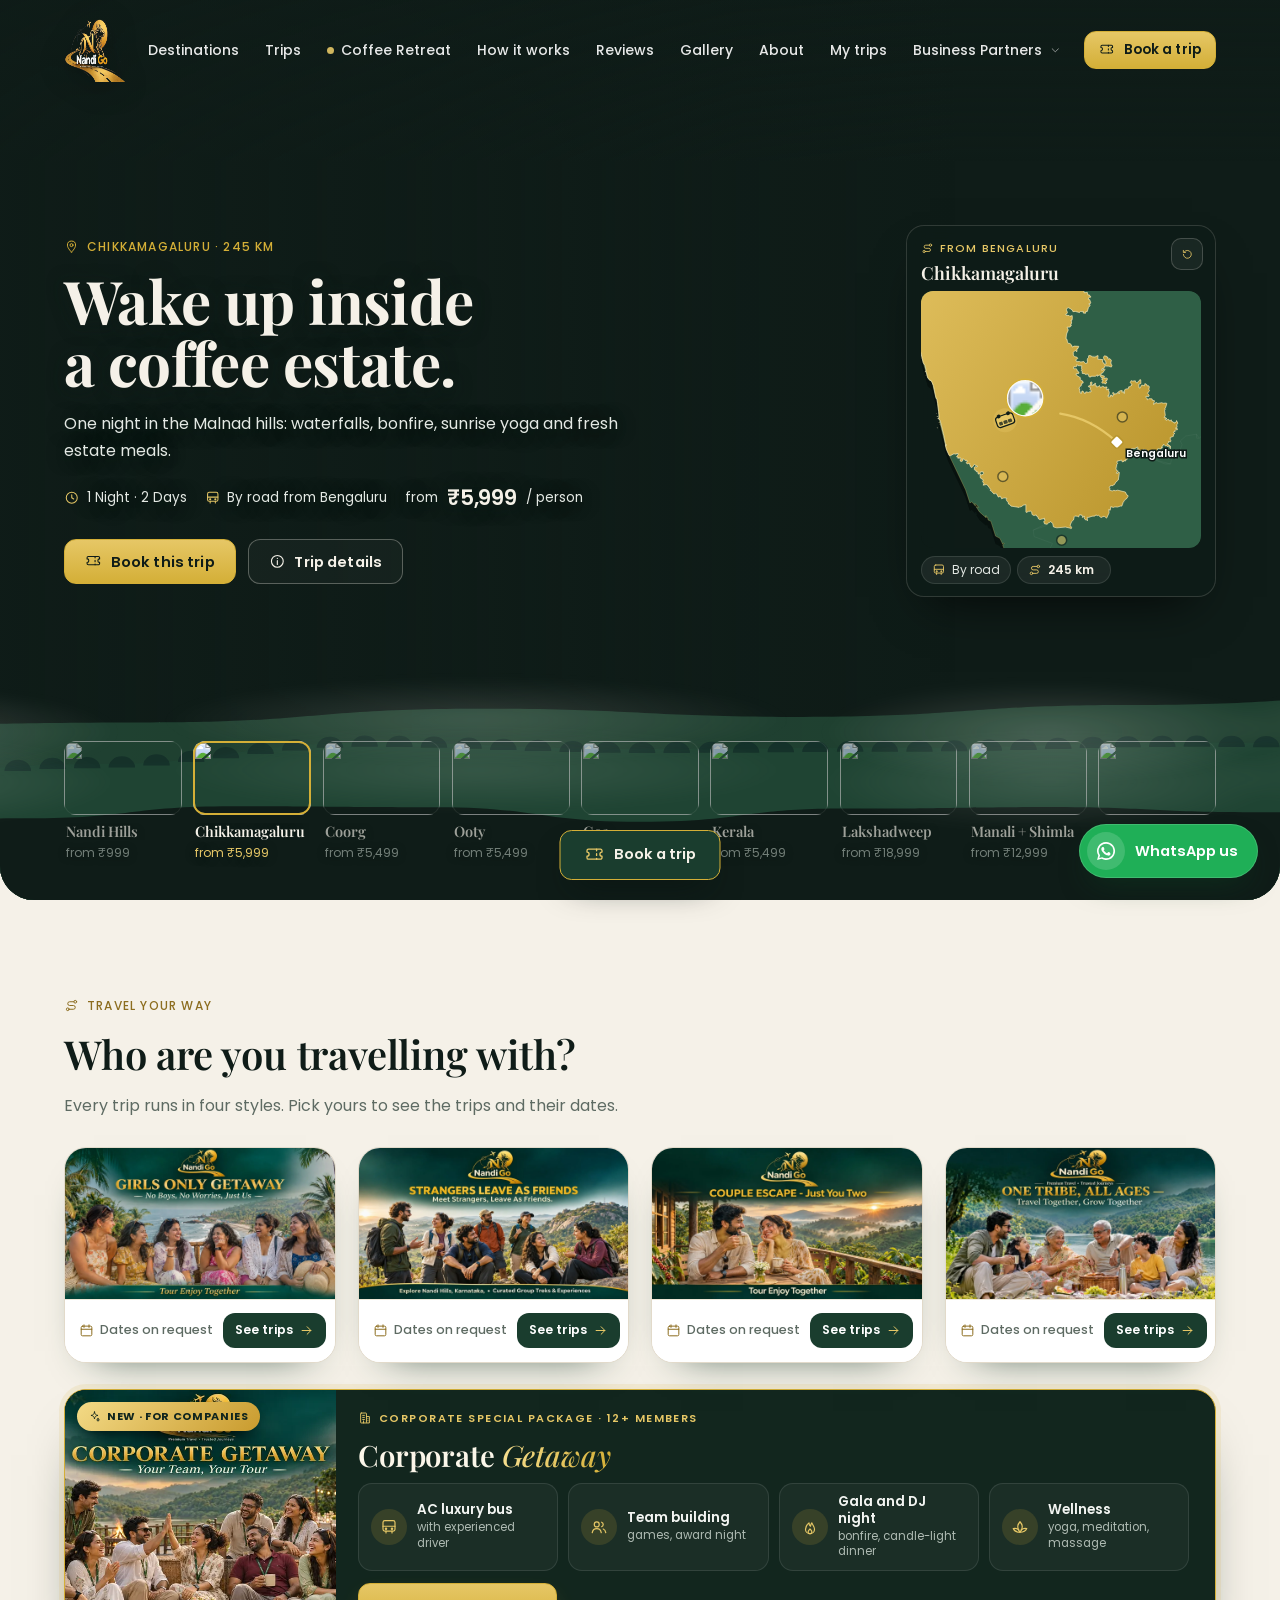
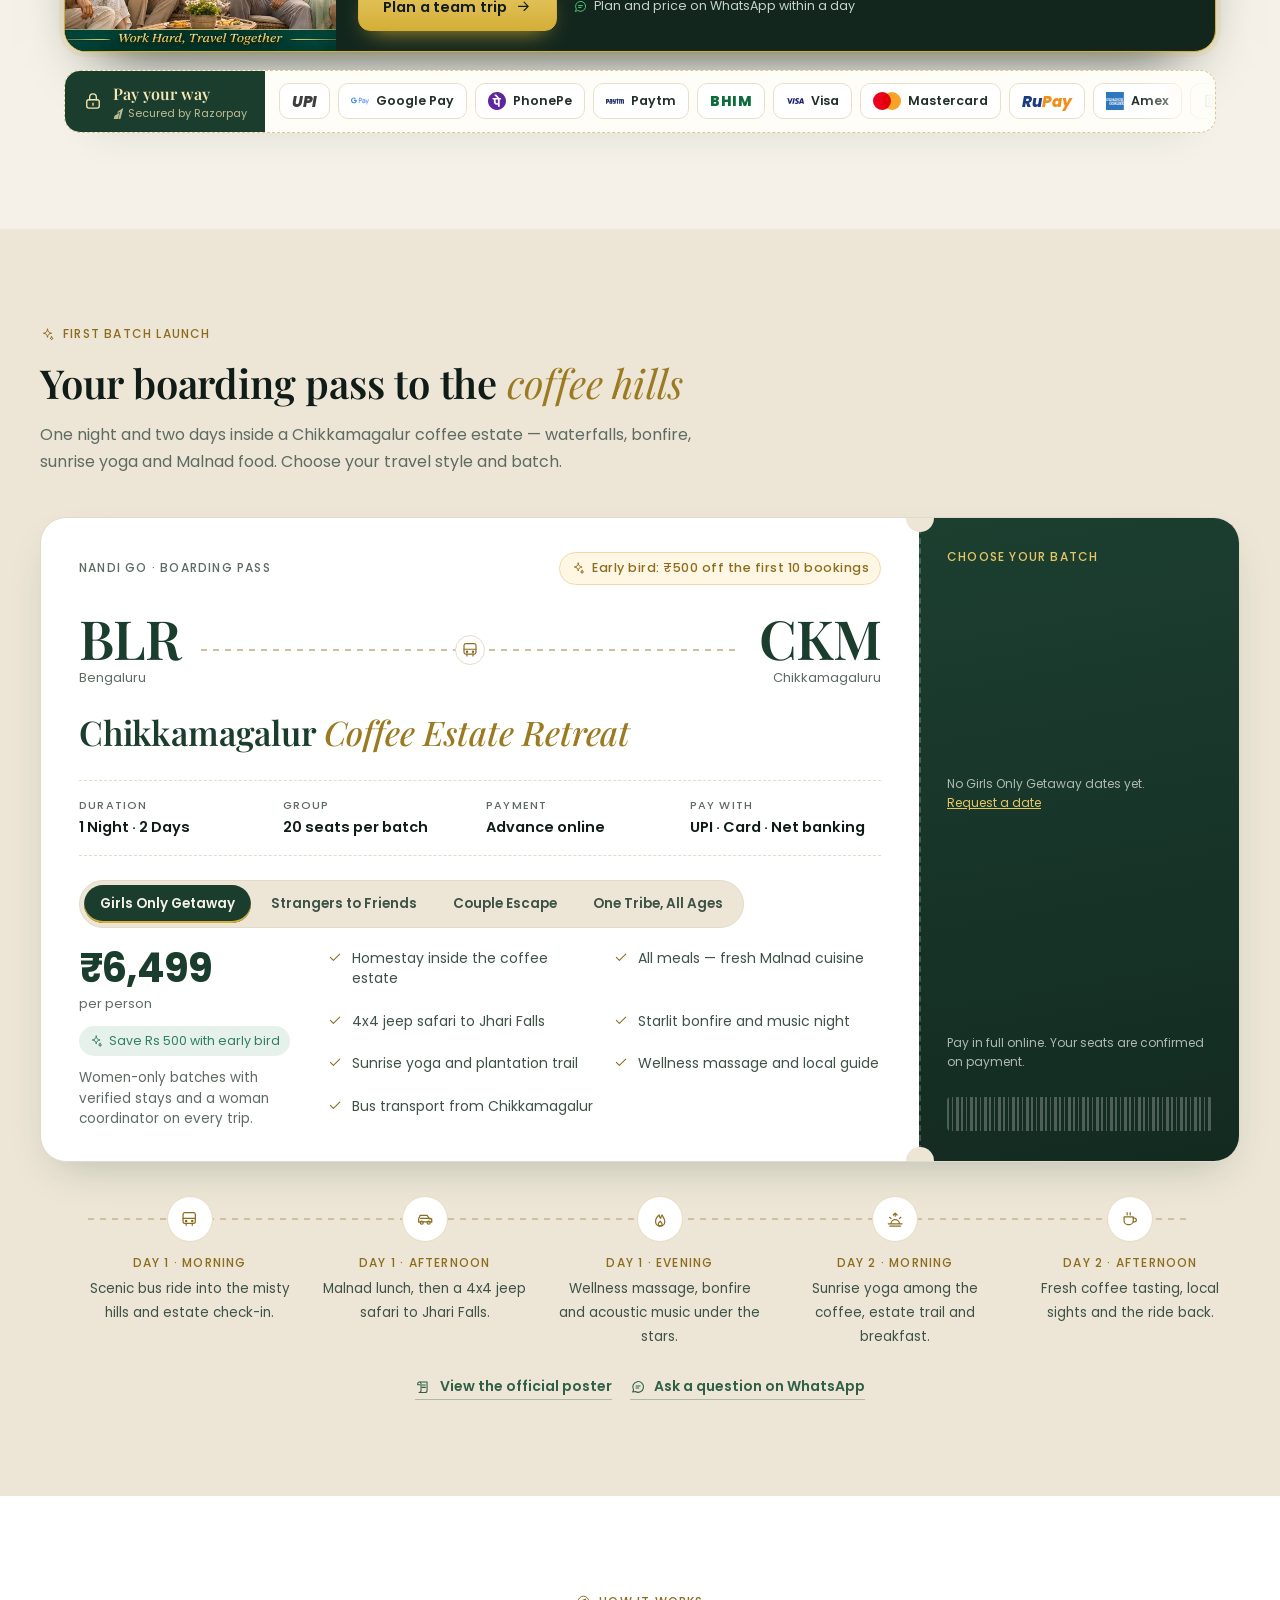
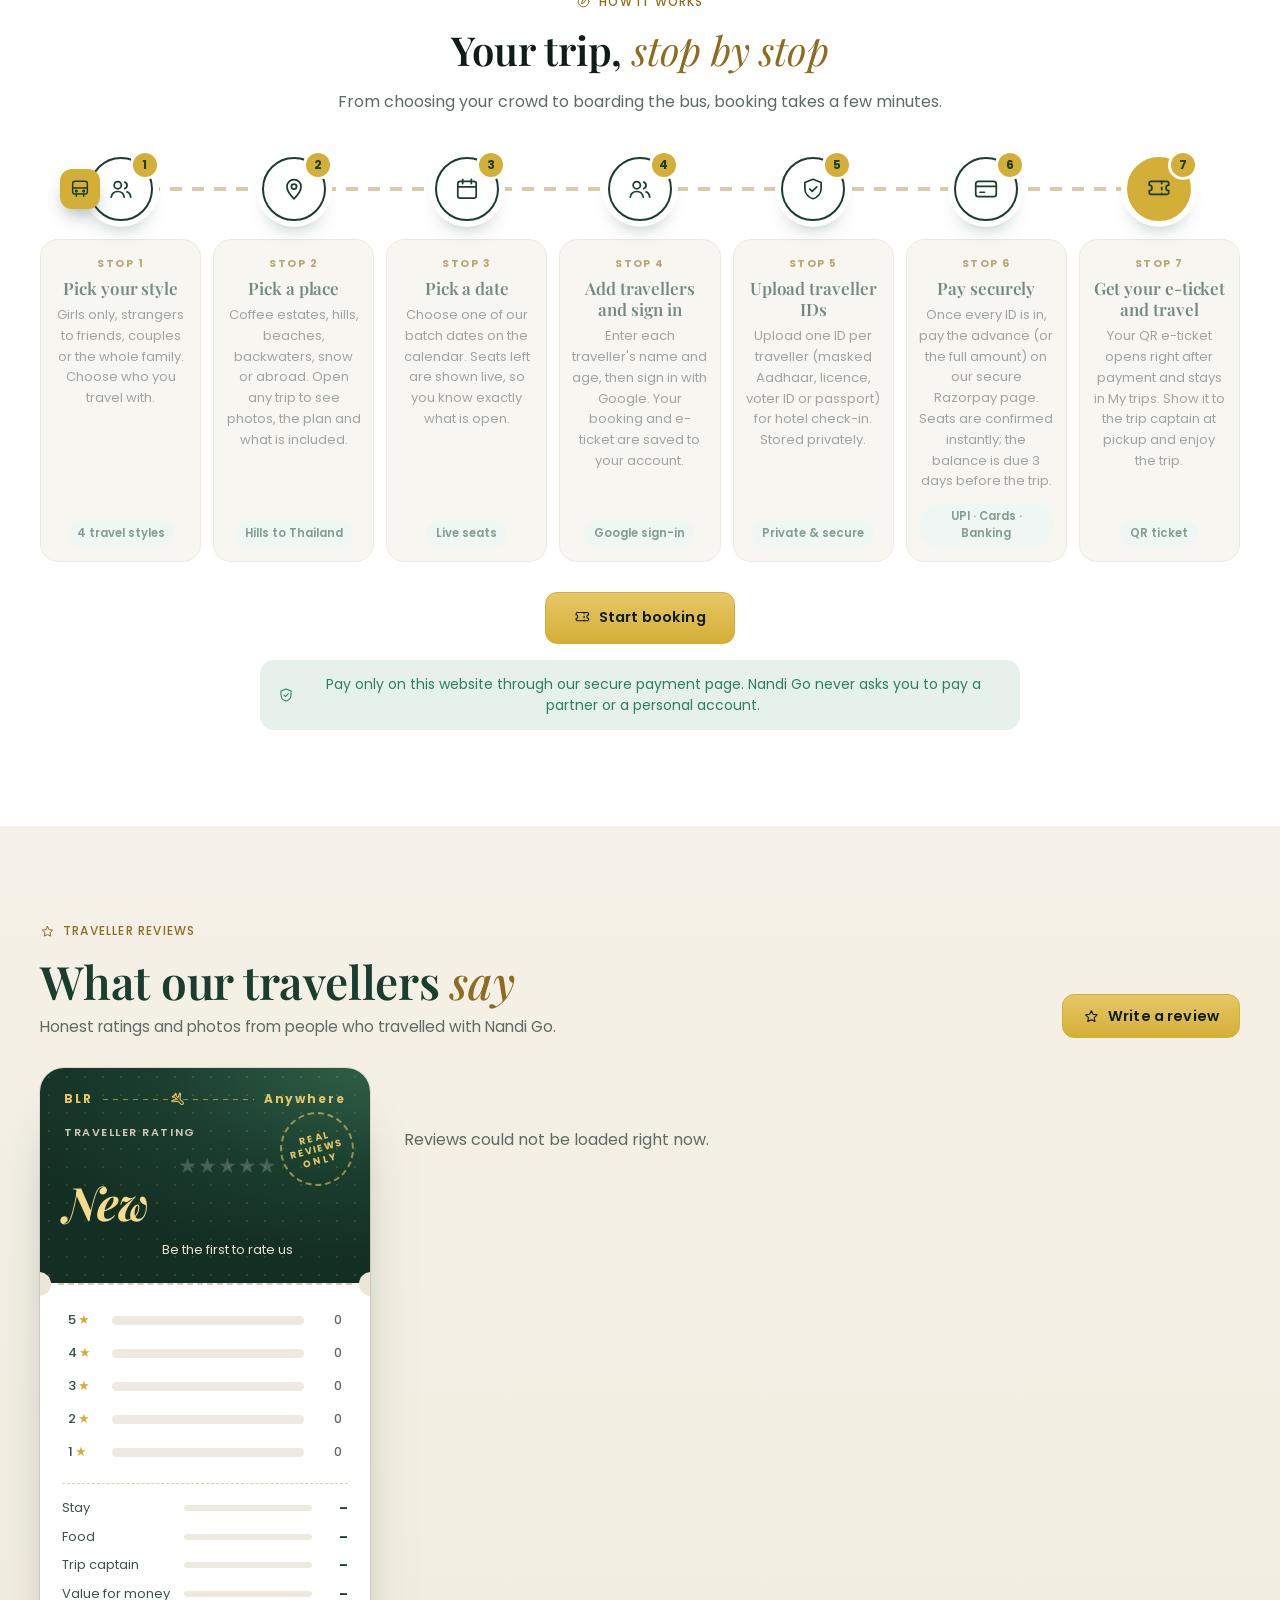
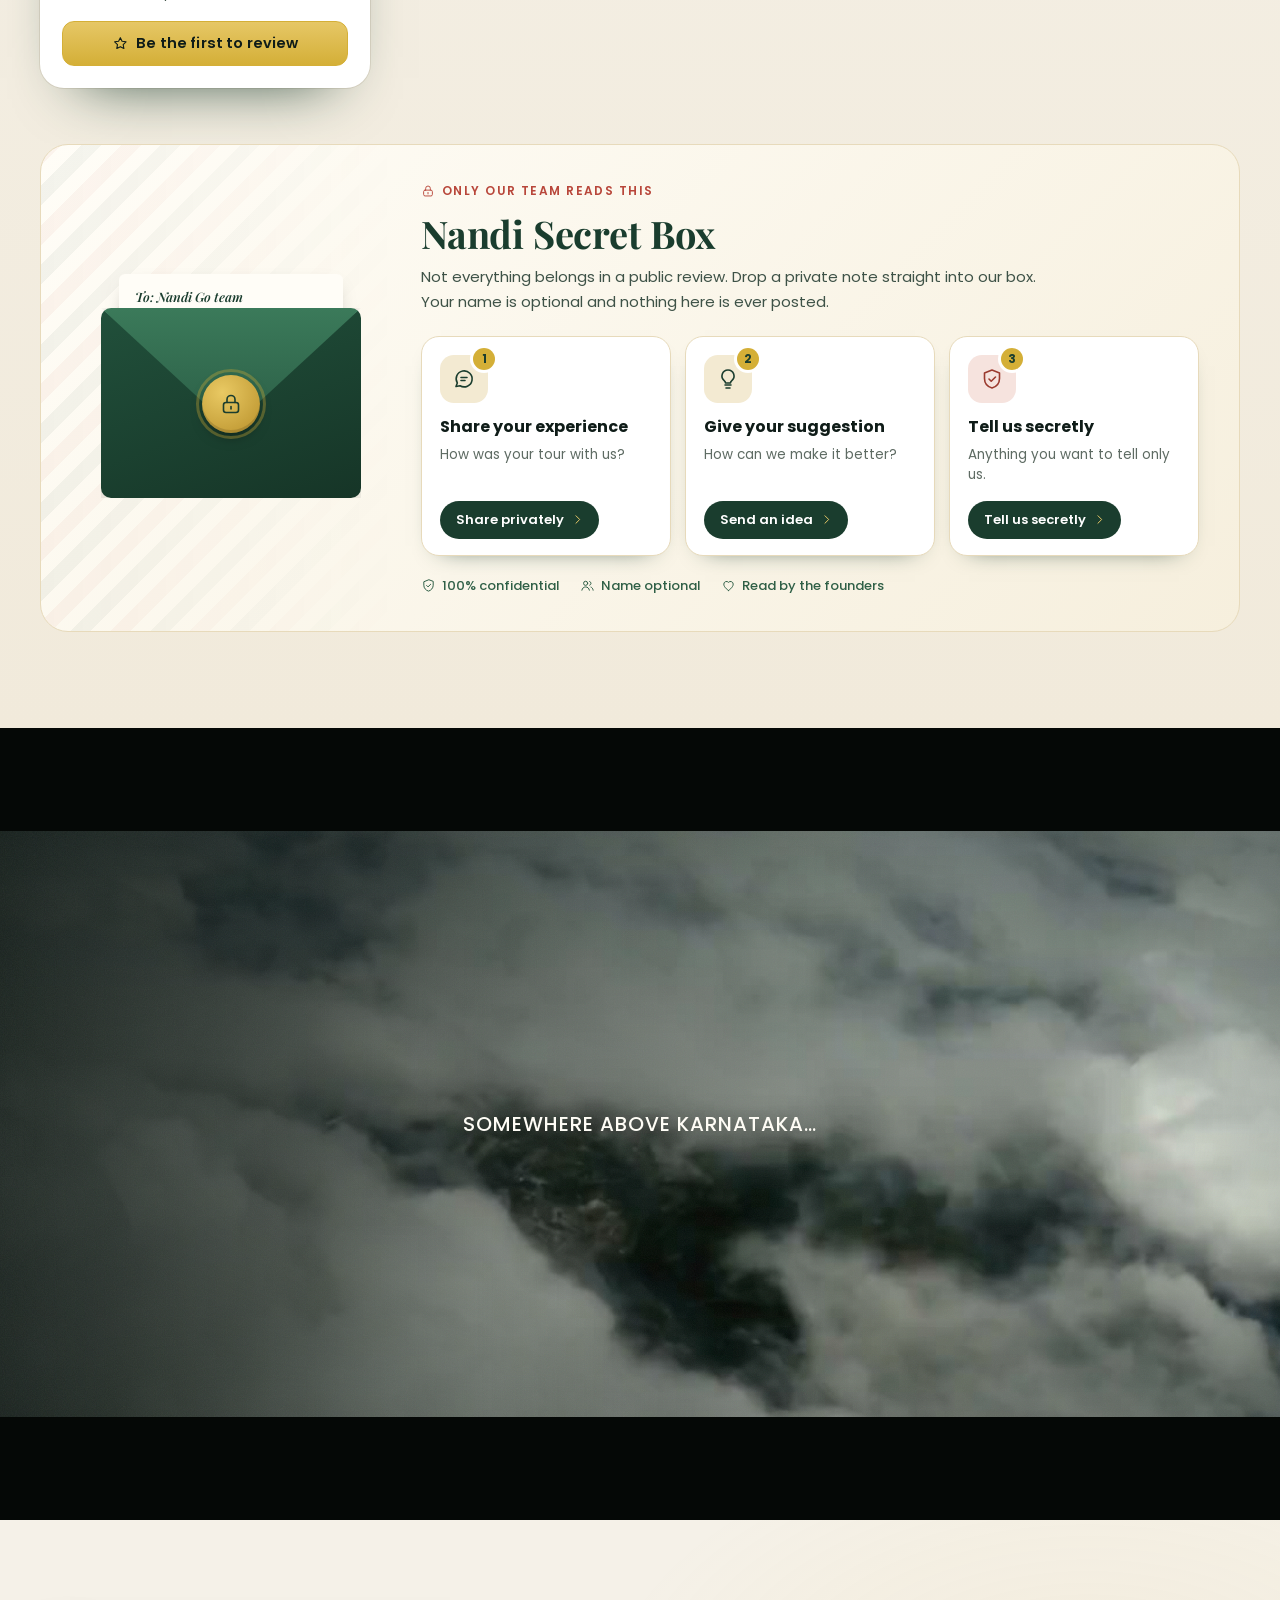
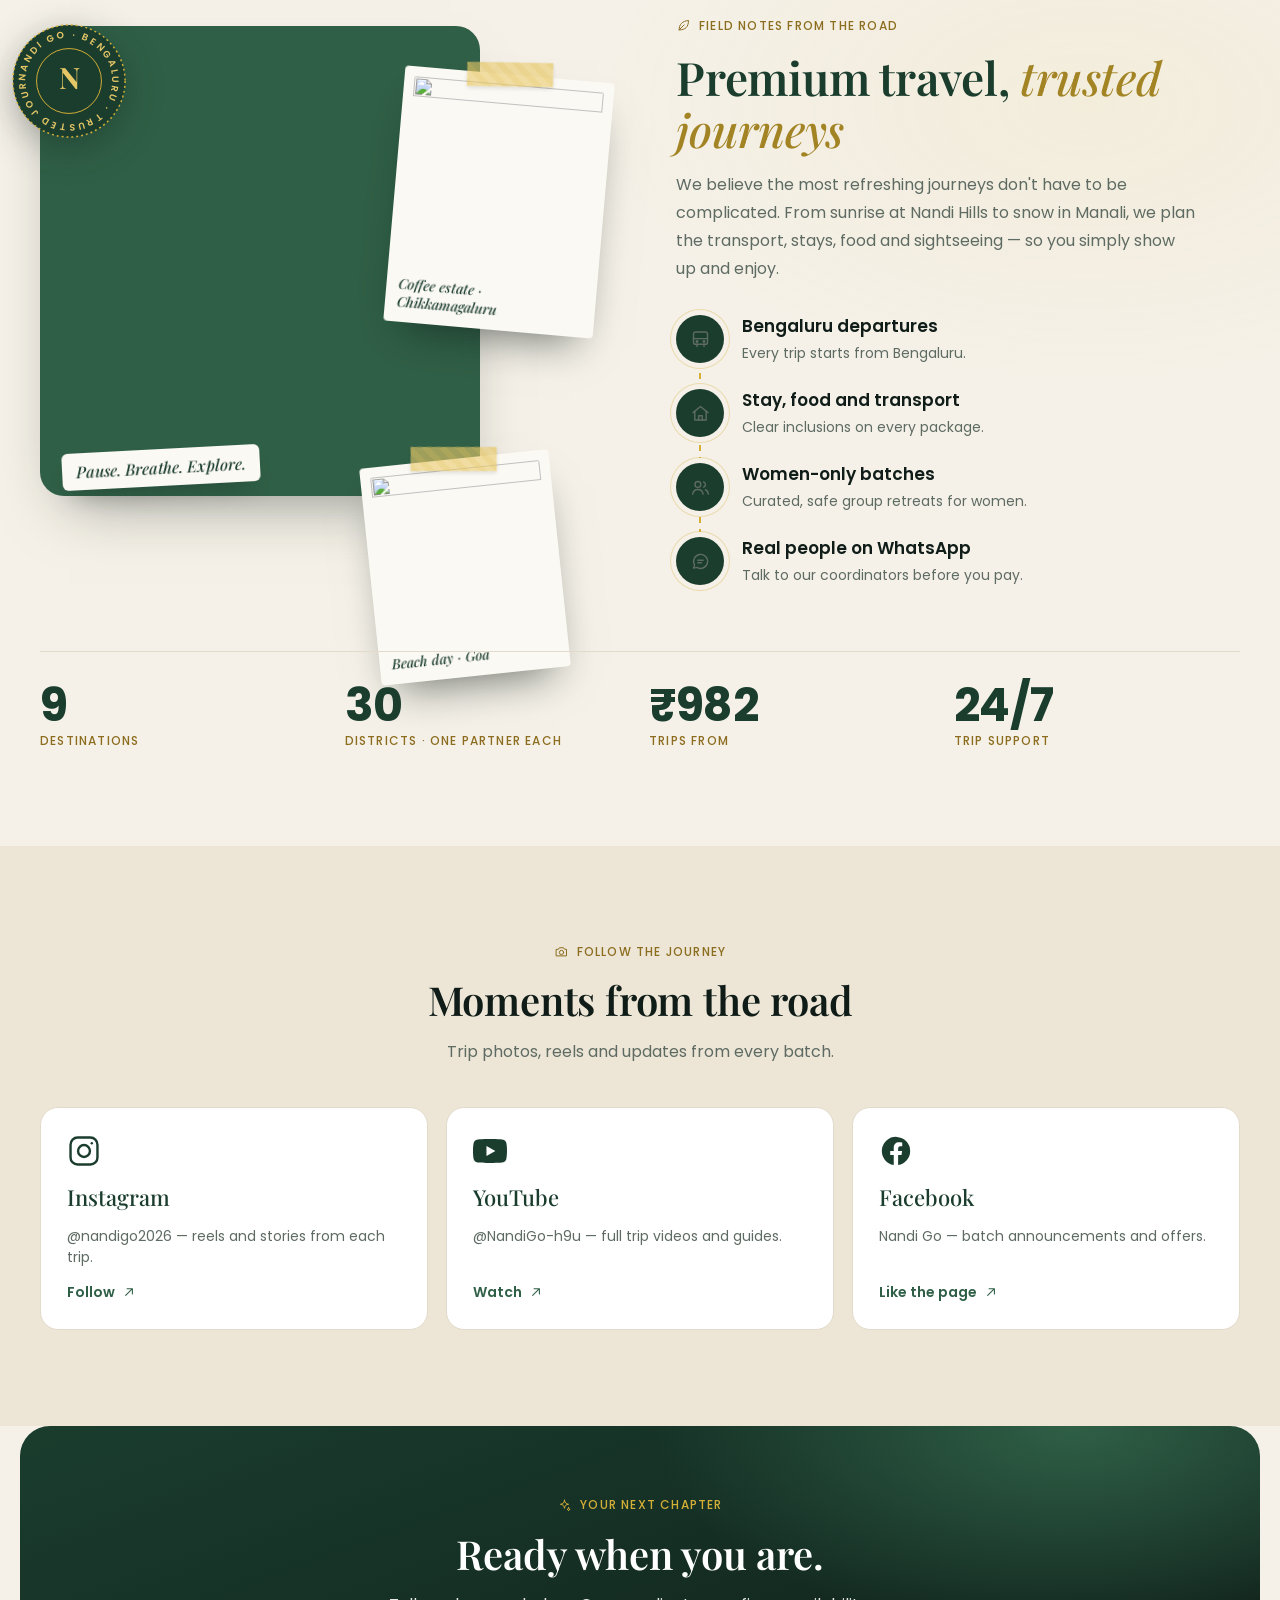
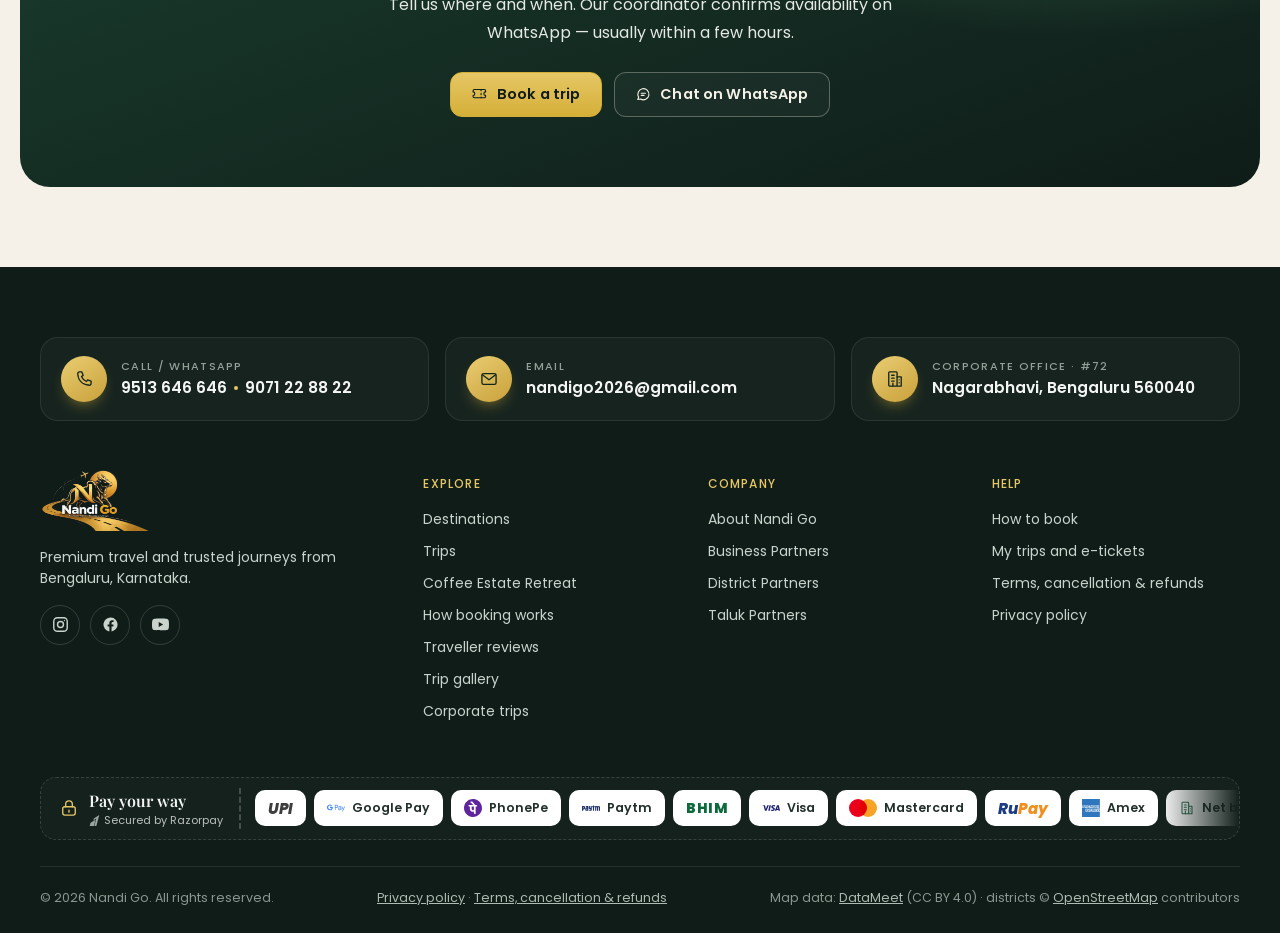
==== commit 7033bc90: "Corporate feature card with highlights, month picker, always-moving payment strip" ====
--- a/index.html
+++ b/index.html
@@ -9,7 +9,7 @@
 <link rel="preconnect" href="https://fonts.googleapis.com"><link rel="preconnect" href="https://fonts.gstatic.com" crossorigin>
 <link href="https://fonts.googleapis.com/css2?family=Playfair+Display:ital,wght@0,400..800;1,400..700&family=Poppins:wght@400;500;600;700&display=swap" rel="stylesheet">
 <link rel="icon" type="image/png" href="logo.png"/><link rel="apple-touch-icon" href="logo.png"/>
-<link rel="stylesheet" href="site.css?v=93"/>
+<link rel="stylesheet" href="site.css?v=95"/>
 </head>
 <body>
 
@@ -488,7 +488,7 @@
 <script src="assets/hero.js?v=34"></script>
 <script src="assets/about.js?v=32"></script>
 <script src="assets/wa.js?v=1" defer></script>
-<script src="assets/pay.js?v=3" defer></script>
-<script src="assets/corporate.js?v=3" defer></script>
+<script src="assets/pay.js?v=4" defer></script>
+<script src="assets/corporate.js?v=5" defer></script>
 </body>
 </html>
--- a/site.css
+++ b/site.css
@@ -2530,24 +2530,39 @@
 .bk-ref-row em .ic{width:15px;height:15px}
 .bk-ref-row em.ok{color:#1F6B45}.bk-ref-row em.bad{color:#B03A2E}.bk-ref-row em.wait{color:#7A867E}
 
-/* ===== Corporate Getaway: slim strip under the styles + pop-up ===== */
-.cg{display:flex;align-items:center;gap:18px;max-width:1120px;margin:26px auto 0;padding:10px 12px 10px 10px;background:#12261E;border-radius:18px;color:#E8ECE7;box-shadow:0 20px 40px -32px #0B1A13}
-.cg-thumb{flex:0 0 auto;width:150px;aspect-ratio:3/2;padding:0;border:0;border-radius:12px;overflow:hidden;cursor:pointer;background:#0B1A13}
-.cg-thumb img{display:block;width:100%;height:100%;object-fit:cover;transition:transform .6s}
-.cg-thumb:hover img{transform:scale(1.05)}
-.cg-txt{flex:1;min-width:0;display:flex;flex-direction:column;gap:3px}
+/* ===== Corporate Getaway: feature card under the styles (same height as a style card) + pop-up ===== */
+.cg{display:grid;grid-template-columns:repeat(4,minmax(0,1fr));gap:22px;align-items:stretch;margin:26px 0 0;padding:0;background:#12261E;border:1.5px solid #D4AF37;border-radius:22px;overflow:hidden;color:#E8ECE7;box-shadow:0 0 0 5px #D4AF371f,0 30px 60px -36px #0B1A13}
+.cg-poster{position:relative;display:block;min-height:232px;padding:0;border:0;background:#0B1A13;cursor:pointer;overflow:hidden}
+.cg-poster img{position:absolute;inset:0;width:100%;height:100%;object-fit:cover;object-position:50% 40%;transition:transform .8s cubic-bezier(.2,.8,.2,1)}
+.cg-poster:hover img{transform:scale(1.04)}
+.cg-rib{position:absolute;top:12px;left:12px;display:inline-flex;align-items:center;gap:6px;padding:6px 11px;border-radius:99px;background:linear-gradient(135deg,#F3DA86,#C99B2E);color:#12261E;font:700 11px var(--sans);letter-spacing:.06em;text-transform:uppercase;box-shadow:0 8px 18px -8px #000}
+.cg-rib .ic{width:13px;height:13px}
+.cg-txt{grid-column:span 3;display:flex;flex-direction:column;justify-content:center;gap:12px;padding:20px 26px 20px 0;min-width:0}
 .cg-k{display:inline-flex;align-items:center;gap:7px;font-size:11px;font-weight:600;letter-spacing:.13em;text-transform:uppercase;color:var(--gold2)}
 .cg-k .ic{width:14px;height:14px}
-.cg-txt h3{margin:0;font:600 22px/1.2 var(--serif);color:#FBF6E9}
+.cg-txt h3{margin:0;font:600 clamp(24px,2.3vw,32px)/1.1 var(--serif);color:#FBF6E9}
 .cg-txt h3 em,.cp-head h3 em{font-style:italic;background:linear-gradient(90deg,#F6DE8E,#D4AF37);-webkit-background-clip:text;background-clip:text;color:transparent}
-.cg-txt p{margin:0;font-size:13.5px;line-height:1.5;color:#C9D3CC;white-space:nowrap;overflow:hidden;text-overflow:ellipsis}
-.cg-go{flex:0 0 auto;gap:8px;height:46px;padding:0 20px;margin-right:6px}
+.cg-tiles{list-style:none;margin:0;padding:0;display:grid;grid-template-columns:repeat(4,minmax(0,1fr));gap:10px}
+.cg-tiles li{display:flex;align-items:center;gap:10px;padding:10px 12px;border-radius:14px;background:#ffffff0a;border:1px solid #ffffff1a;min-width:0}
+.cg-ti{width:36px;height:36px;flex:0 0 36px;border-radius:50%;display:grid;place-items:center;background:#D4AF3726;color:var(--gold2)}
+.cg-ti .ic{width:18px;height:18px}
+.cg-tiles b{display:block;font-size:13.5px;font-weight:600;color:#F3F5F2;line-height:1.25}
+.cg-tiles small{display:block;font-size:11.5px;color:#AEBAB2;line-height:1.35;margin-top:1px}
+.cg-cta{display:flex;align-items:center;flex-wrap:wrap;gap:10px 16px}
+.cg-cta>small{display:inline-flex;align-items:center;gap:6px;font-size:12.5px;color:#C9D3CC}
+.cg-cta>small .ic{width:15px;height:15px;color:#4CC07A}
+.cg-go{position:relative;overflow:hidden;gap:8px;height:48px;padding:0 24px;box-shadow:0 10px 24px -12px #D4AF37}
+.cg-go::after{content:"";position:absolute;top:0;bottom:0;left:-60%;width:40%;background:linear-gradient(100deg,transparent,#ffffffa6,transparent);transform:skewX(-20deg);animation:cg-shine 4.5s ease-in-out infinite}
+@keyframes cg-shine{0%,70%{left:-60%}100%{left:130%}}
+@media(prefers-reduced-motion:reduce){.cg-go::after{animation:none;display:none}}
+@media(max-width:1099px){.cg{grid-template-columns:repeat(2,minmax(0,1fr));gap:18px}.cg-txt{grid-column:span 1;padding:18px 20px 18px 0}.cg-tiles{grid-template-columns:repeat(2,minmax(0,1fr))}}
 @media(max-width:760px){
- .cg{flex-wrap:wrap;gap:12px;padding:10px;border-radius:16px}
- .cg-thumb{width:96px}
- .cg-txt h3{font-size:19px}
- .cg-txt p{white-space:normal;font-size:13px}
- .cg-go{width:100%;justify-content:center;margin:0}}
+ .cg{grid-template-columns:minmax(0,1fr);gap:0;border-radius:18px}
+ .cg-poster{min-height:0;aspect-ratio:16/9}
+ .cg-txt{grid-column:auto;padding:16px 16px 18px}
+ .cg-tiles{gap:8px}.cg-tiles li{padding:9px 10px;gap:8px}.cg-ti{width:30px;height:30px;flex-basis:30px}.cg-ti .ic{width:15px;height:15px}
+ .cg-tiles b{font-size:12.5px}.cg-tiles small{font-size:11px}
+ .cg-go{width:100%;justify-content:center}}
 /* pop-up */
 .cp{position:fixed;inset:0;z-index:120;display:grid;place-items:center;padding:20px;background:#0B1310b3;opacity:0;transition:opacity .2s}
 .cp.open{opacity:1}.cp[hidden]{display:none}
@@ -2583,7 +2598,26 @@
 @media(max-width:560px){.cp{padding:0;align-items:end}.cp-card{max-height:94vh;border-radius:20px 20px 0 0}.cp-head img{width:64px}.cp-groups,.cp-grid{grid-template-columns:minmax(0,1fr)}.cp-actions .btn{flex:1;justify-content:center}}
 .cp-two{grid-column:span 2}
 @media(max-width:560px){.cp-two{grid-column:auto}}
-#trips .cg{max-width:none}
 #trips .pw-wrap .pw{max-width:none}
 #trips .pw-wrap{margin-top:18px}
 .cp-head img{height:auto}
+
+/* Corporate pop-up: month picker */
+.cp-month{position:relative}
+.cp-lab{display:block;font-size:12.5px;font-weight:600;color:#3E5247}
+.cp-month-btn{display:flex;align-items:center;gap:8px;width:100%;margin-top:5px;padding:10px 12px;min-height:44px;border:1px solid #DAD2BD;background:#FBF9F3;border-radius:10px;font:inherit;font-size:14px;color:#7A867E;cursor:pointer;text-align:left}
+.cp-month-btn .ic{width:17px;height:17px;color:#8C6D1F}
+.cp-month-btn.set{color:#0F1C18;font-weight:500}
+.cp-month-btn:focus-visible,.cp-month-btn[aria-expanded="true"]{border-color:#2F6B4F;box-shadow:0 0 0 3px #2F6B4F22;outline:0}
+.cp-cal{position:absolute;z-index:5;top:calc(100% + 6px);left:0;width:300px;padding:12px;background:#fff;border:1px solid var(--line);border-radius:16px;box-shadow:0 24px 50px -20px #0B1A1366}
+.cp-cal[hidden]{display:none}
+.cp-cal-grid{display:grid;grid-template-columns:repeat(4,minmax(0,1fr));gap:6px}
+.cp-cal button{border:1px solid var(--line);background:#FBF9F3;border-radius:10px;padding:7px 4px;cursor:pointer;font:inherit;color:#1A3D2E;display:flex;flex-direction:column;align-items:center;gap:1px;transition:.15s}
+.cp-cal-grid b{font-size:13.5px;font-weight:600}
+.cp-cal-grid small{font-size:10.5px;color:#8C6D1F;min-height:13px}
+.cp-cal button:hover,.cp-cal button:focus-visible{border-color:#2F6B4F;background:#E6F1EC;outline:0}
+.cp-cal button.on{background:#1A3D2E;border-color:#1A3D2E;color:#F6E7B4}.cp-cal button.on small{color:#E6C766}
+.cp-cal-flex{width:100%;margin-top:8px;font-size:12.5px!important;font-weight:500;padding:9px!important}
+@media(max-width:560px){.cp-cal{width:100%}}
+.pw-moving .pw-rail .pw-list{animation-duration:34s}
+@media(max-width:760px){.cg-poster{aspect-ratio:3/2}.cg-rib{display:none}.cg-ti{display:none}.cg-tiles li{padding:9px 11px}}
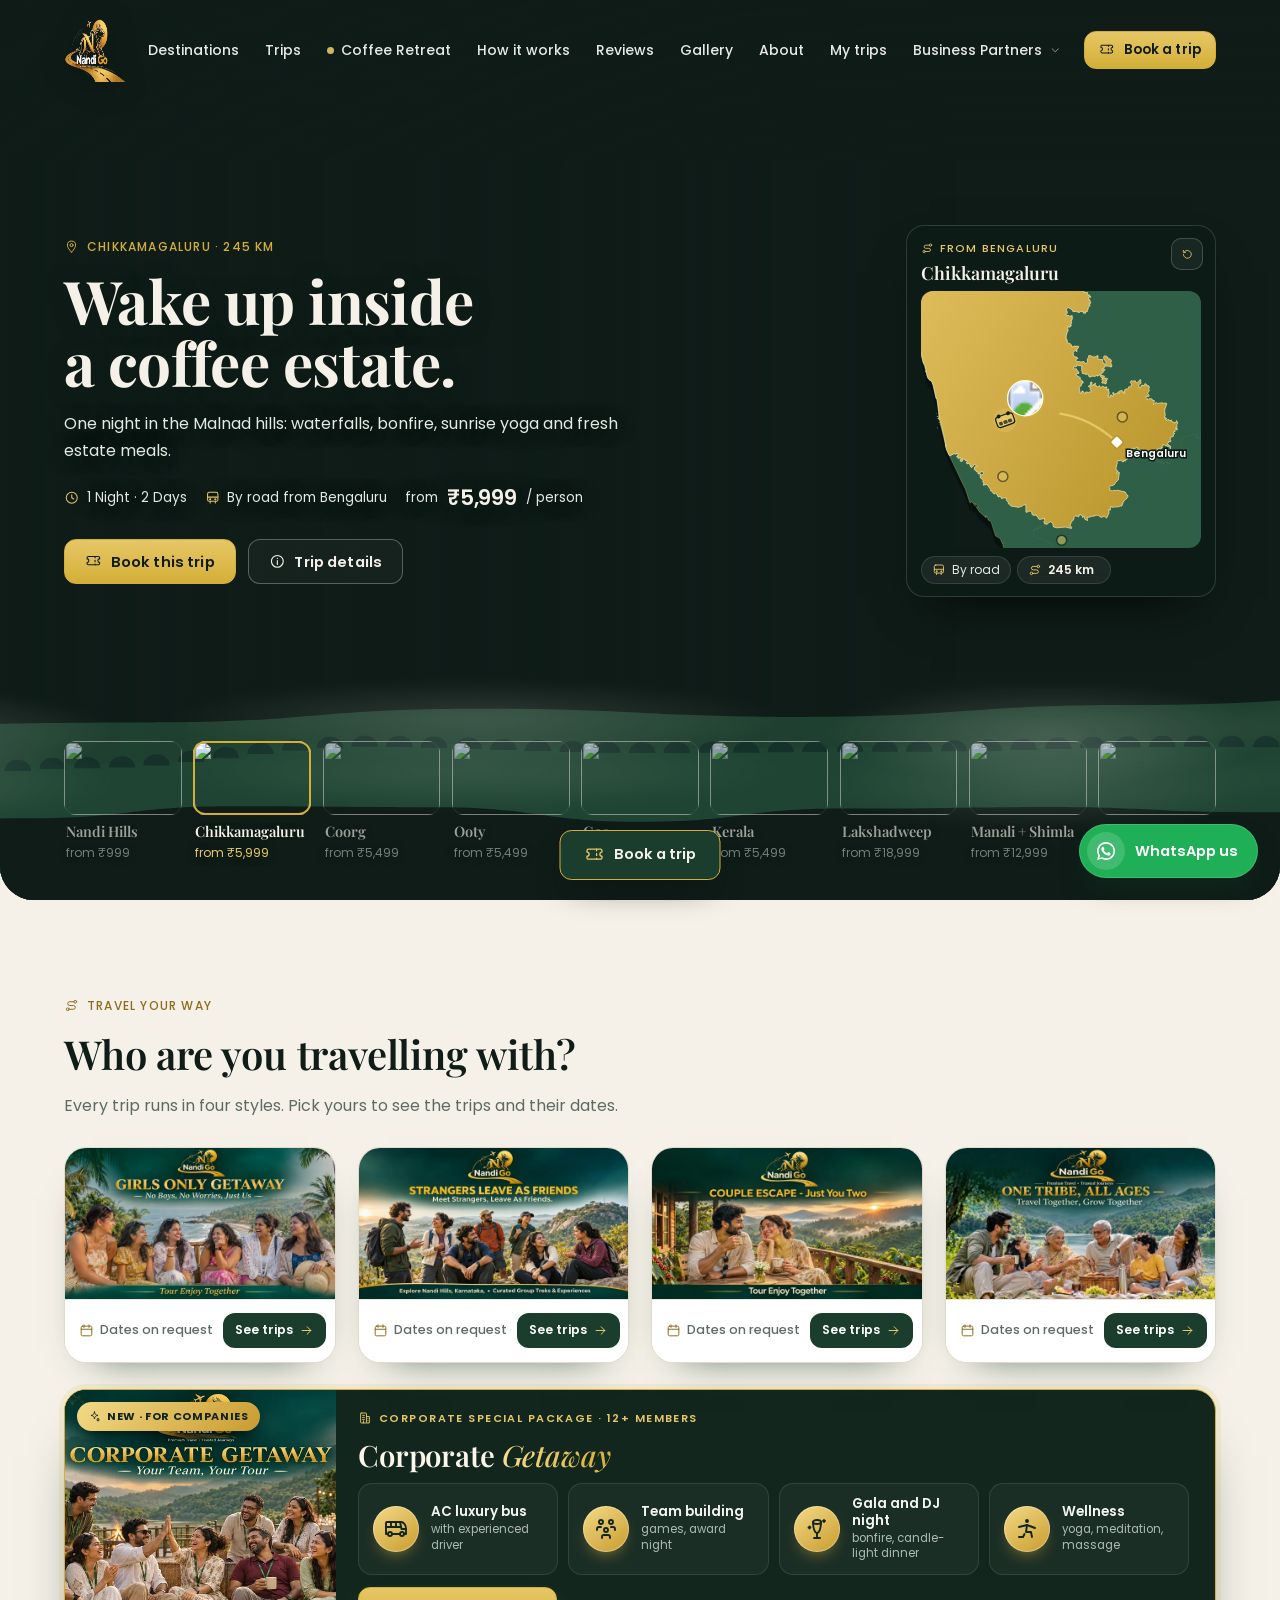
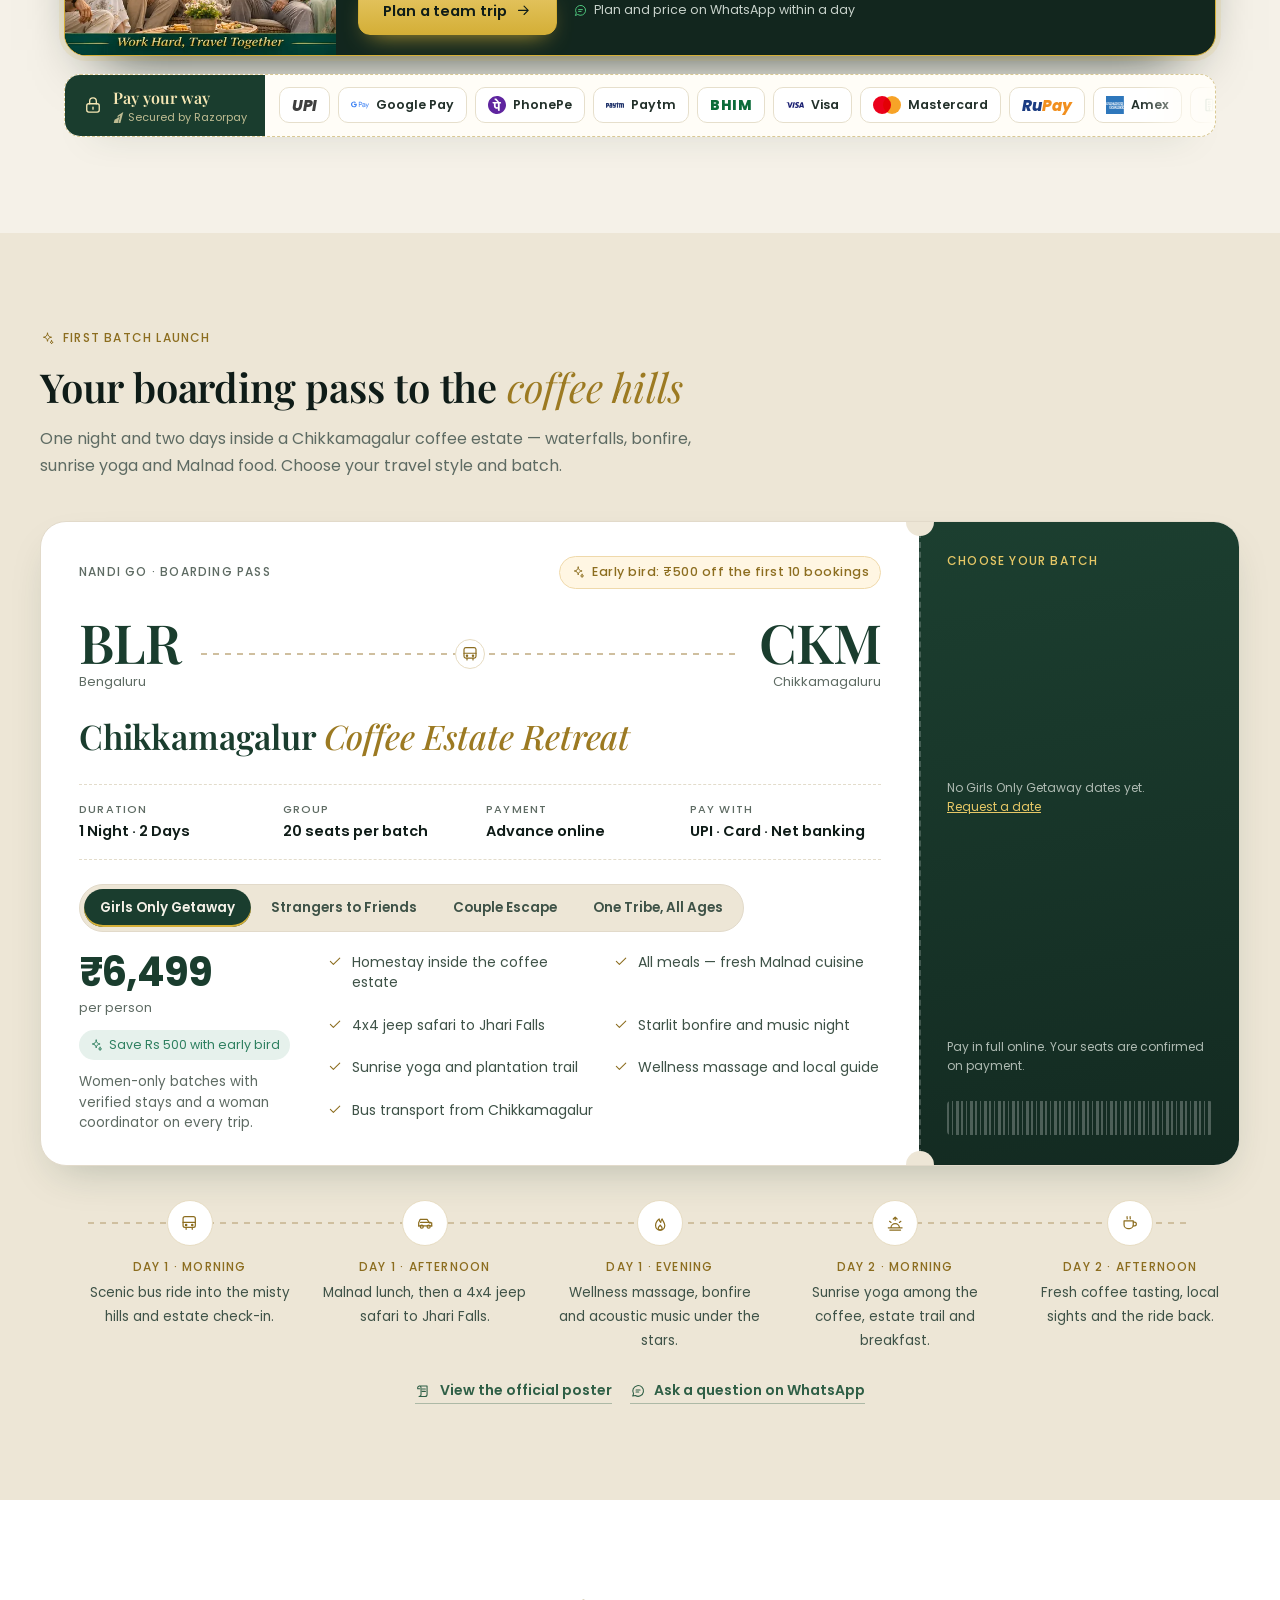
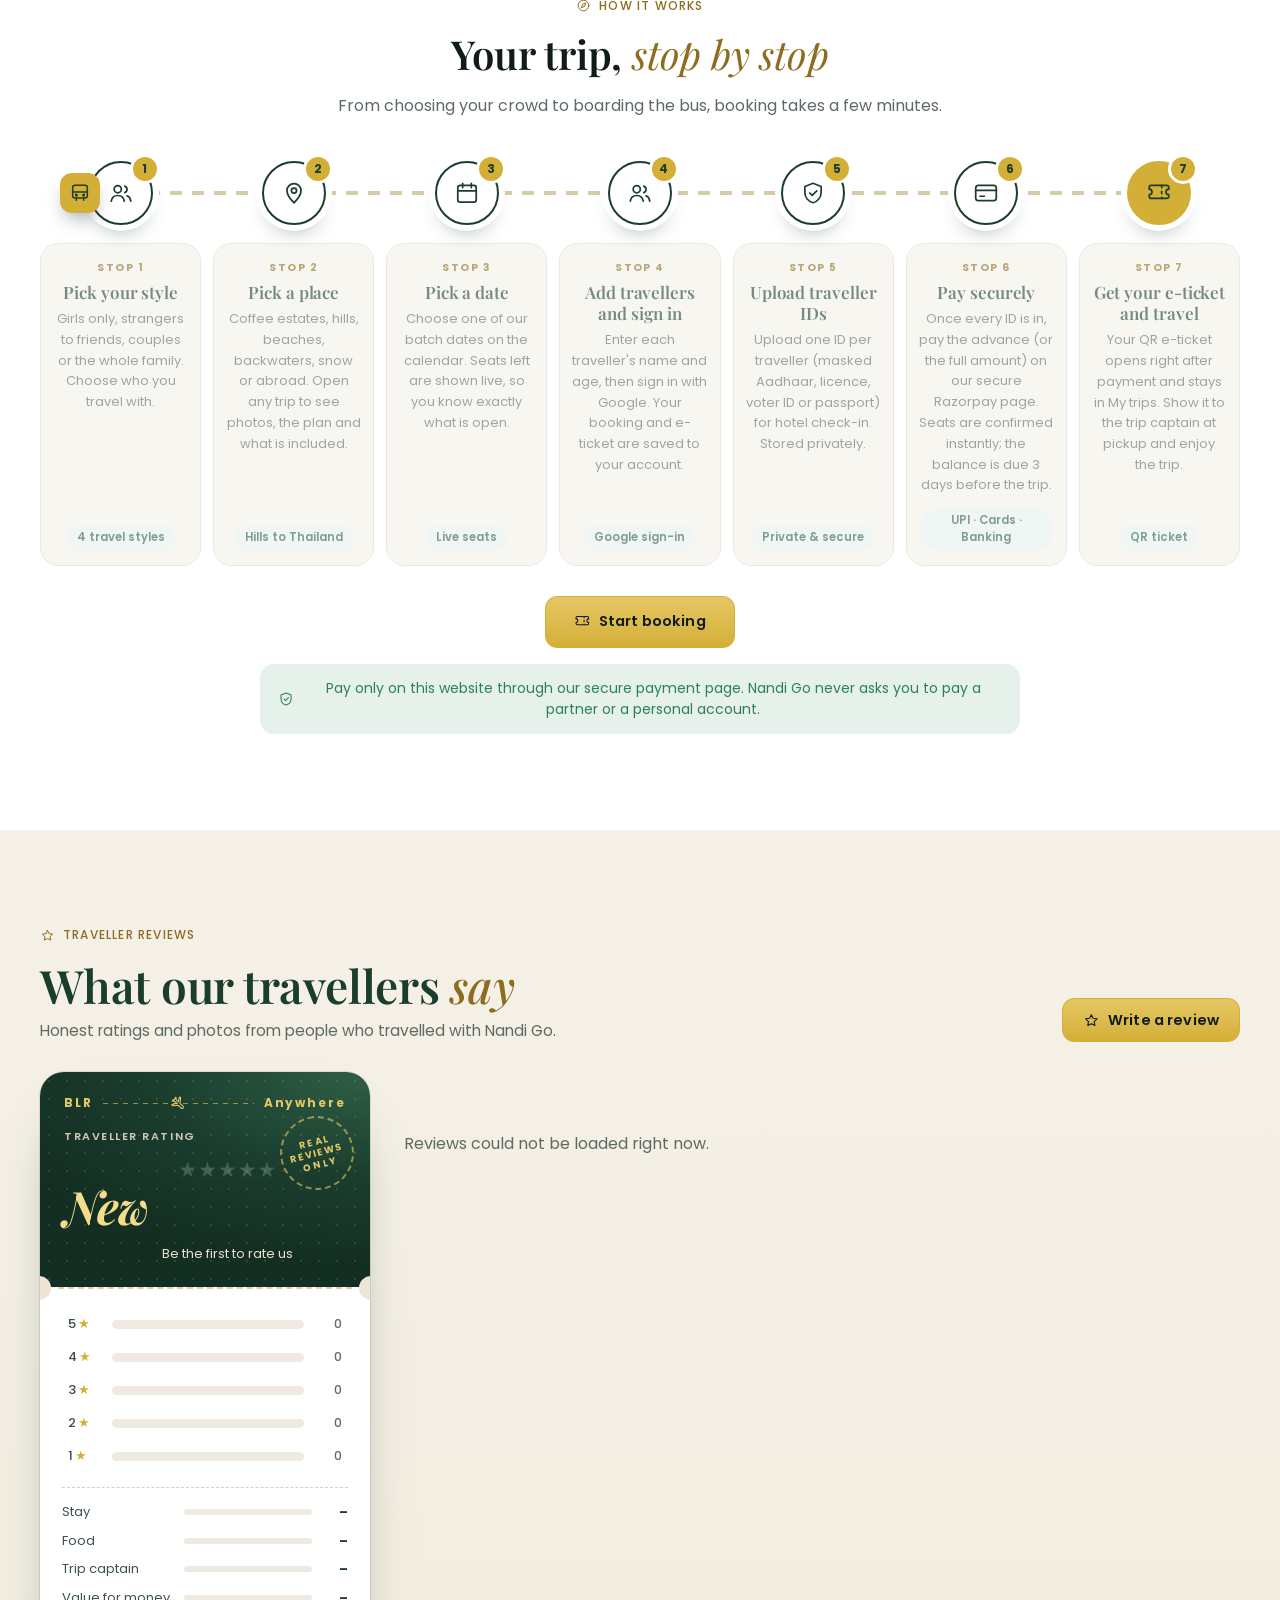
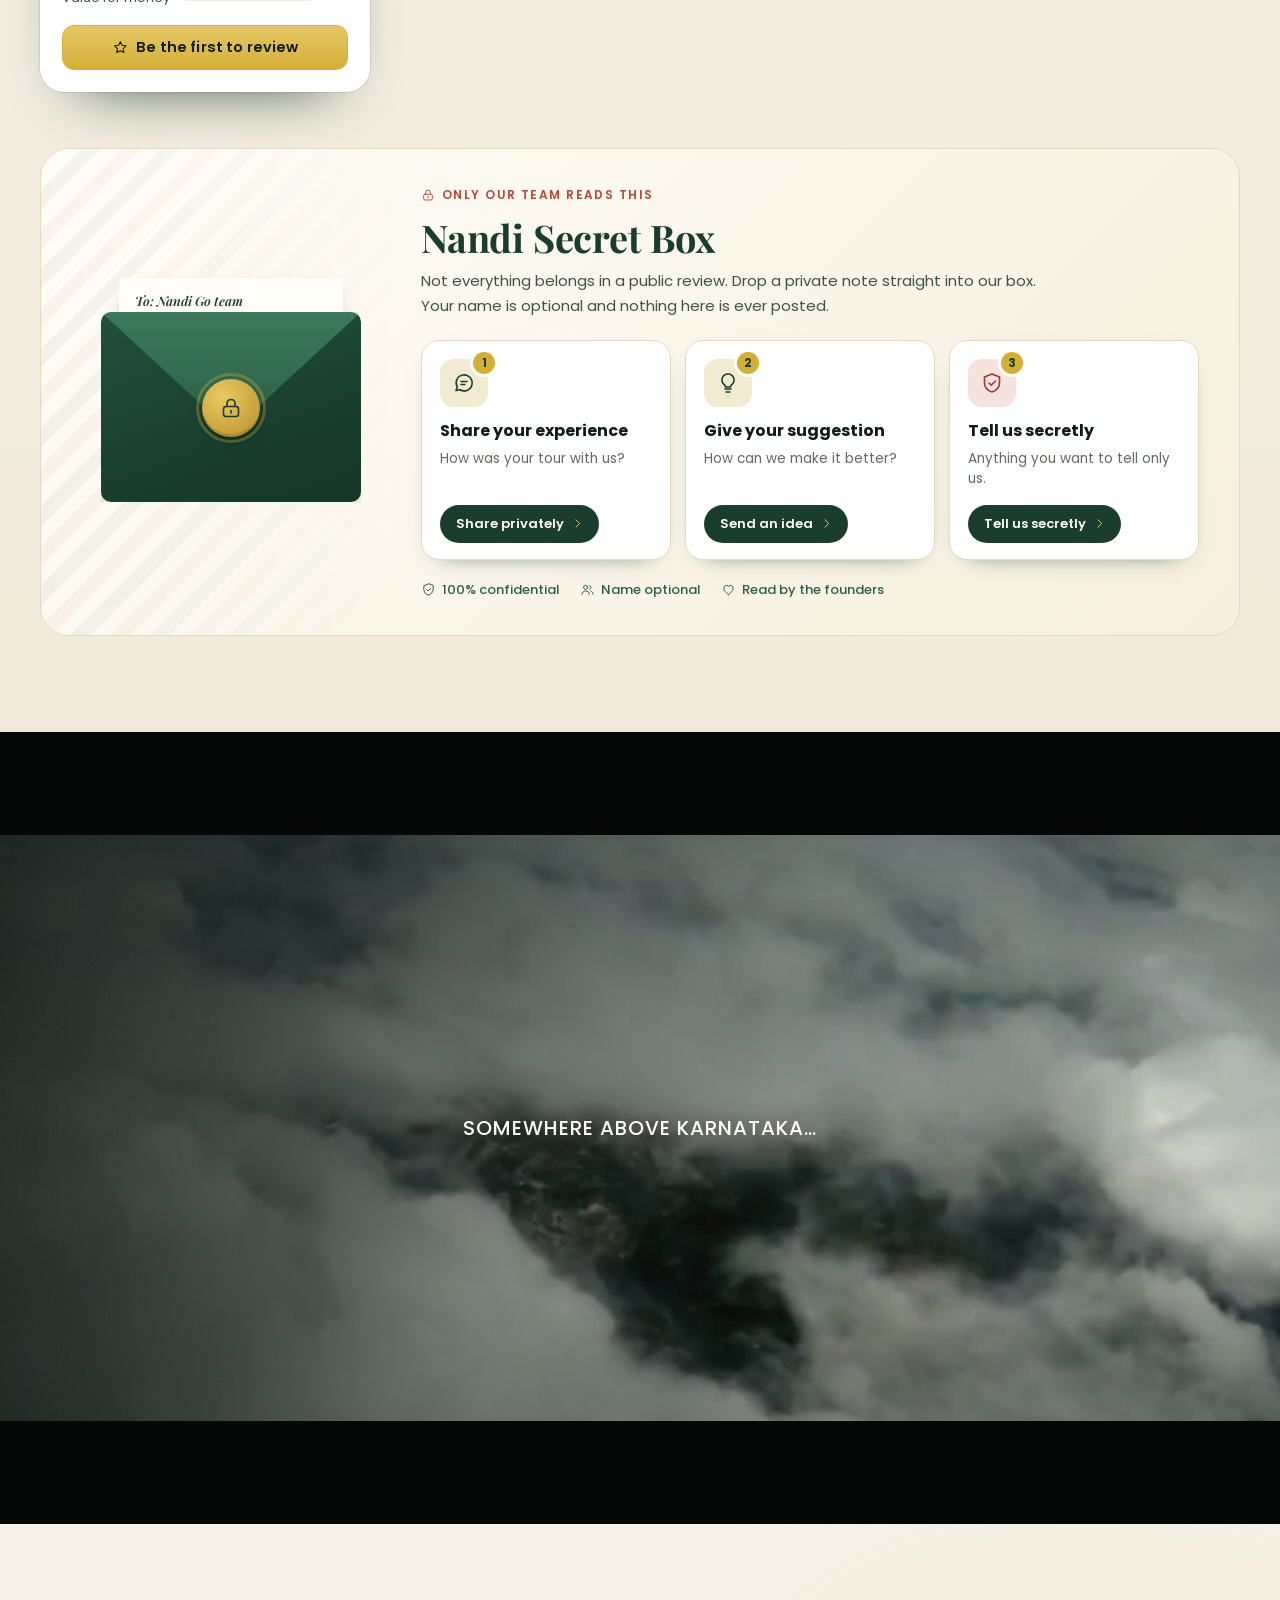
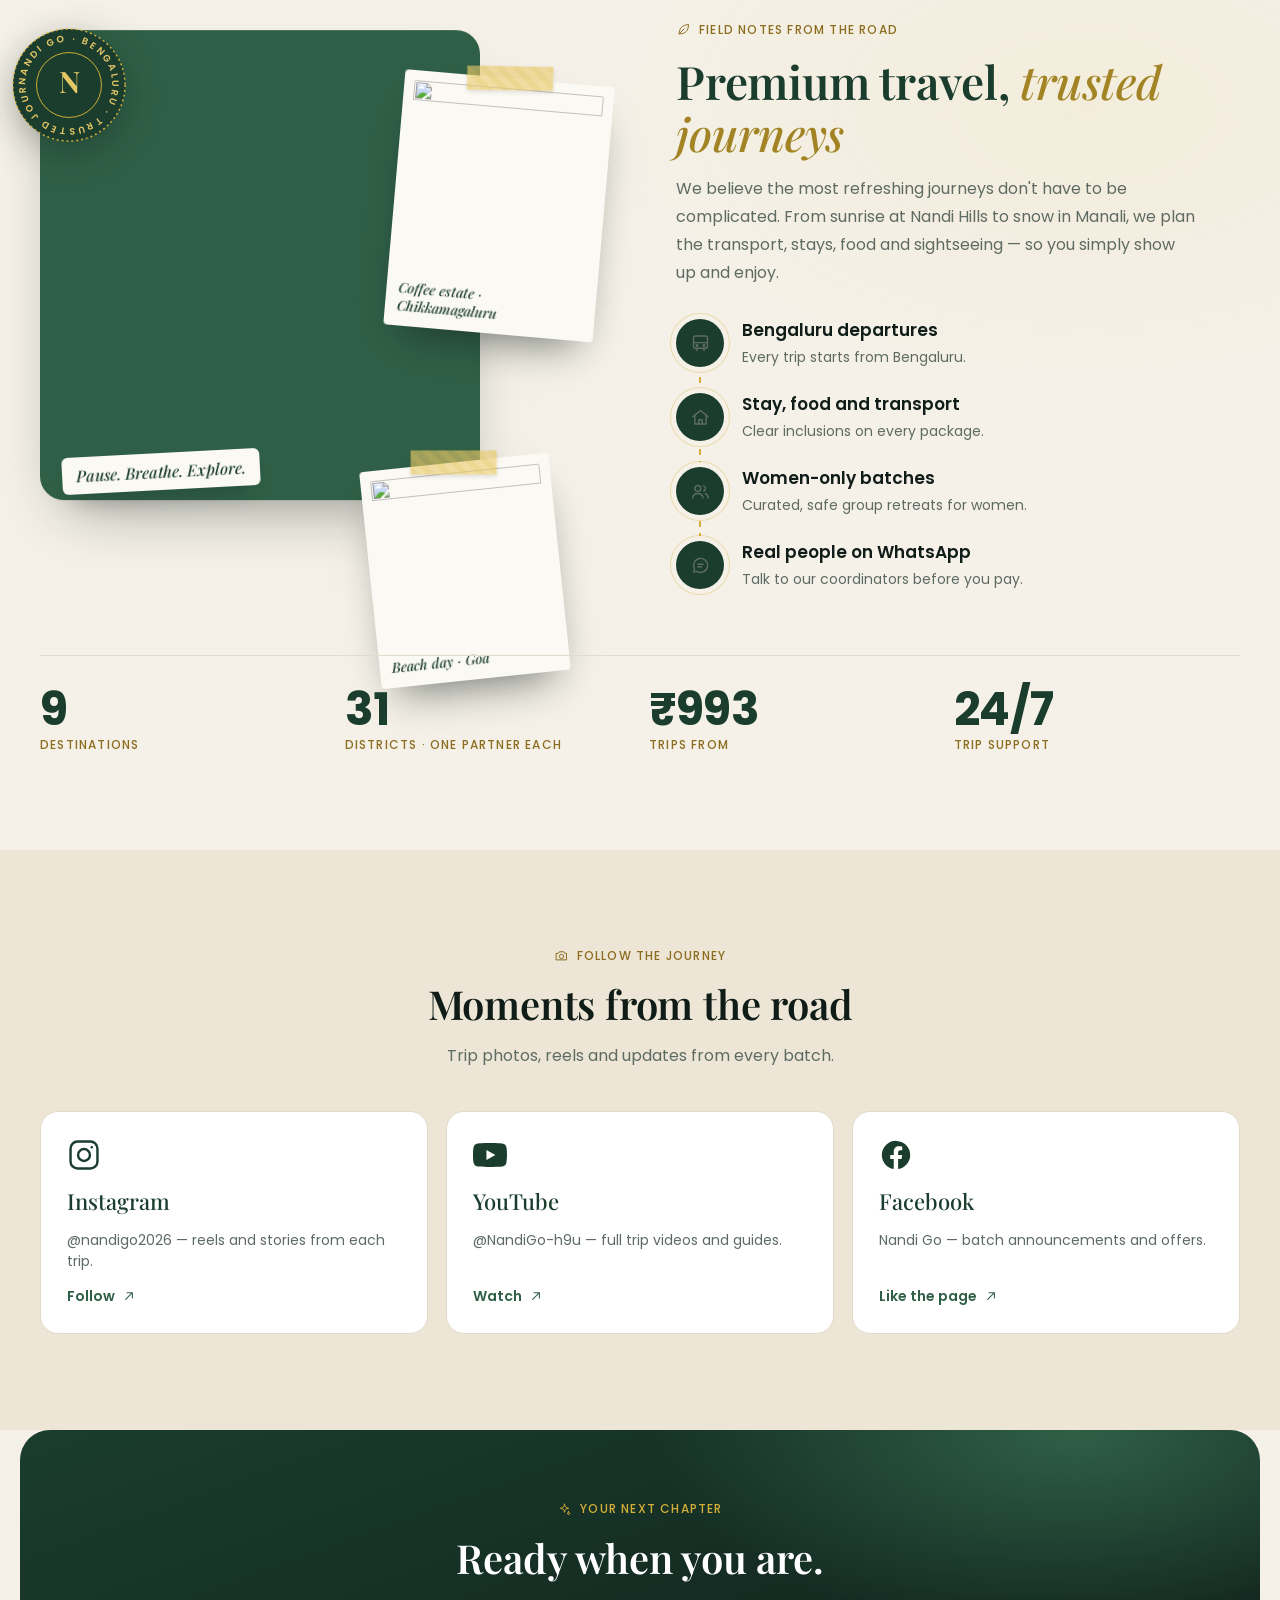
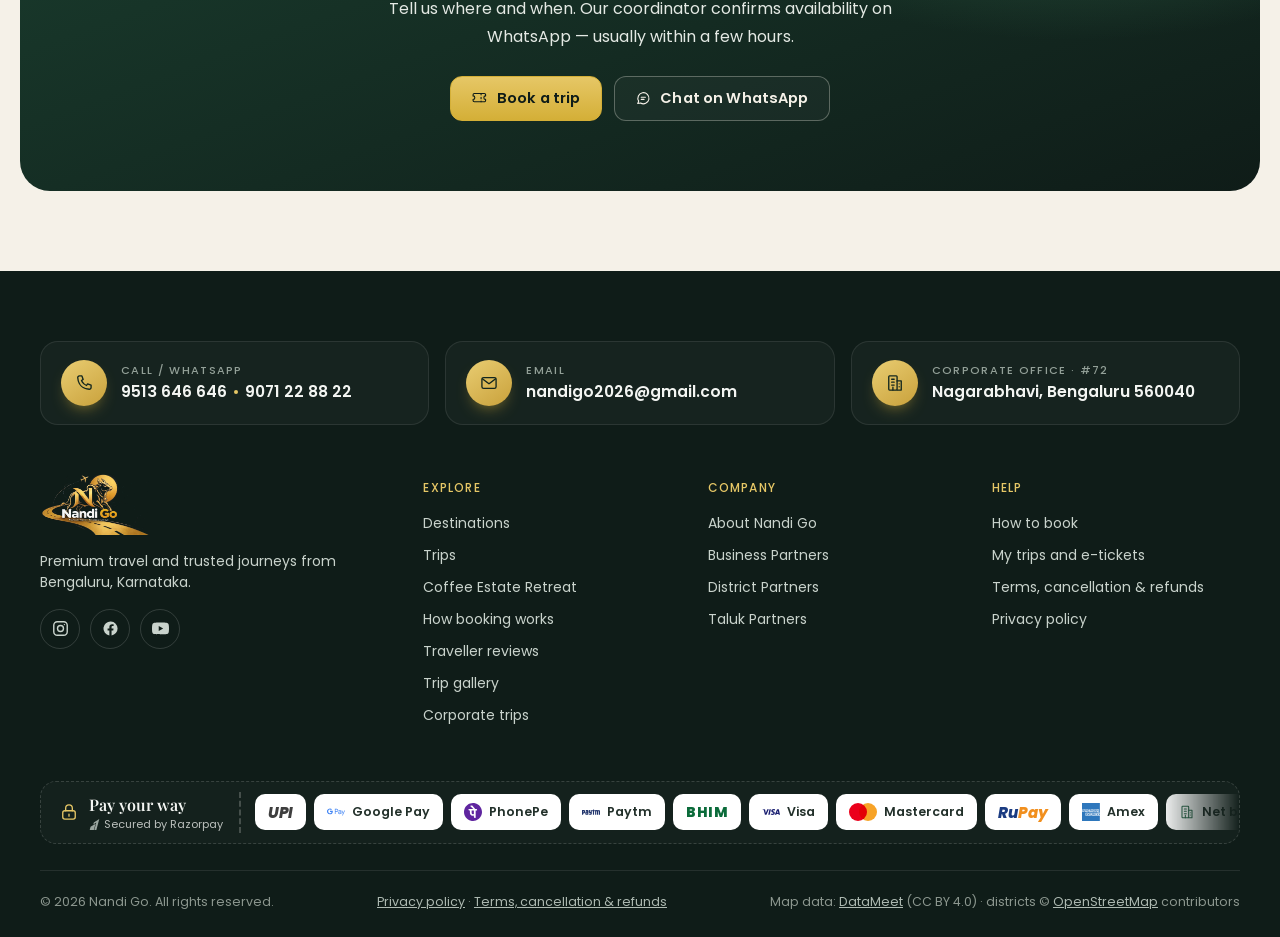
==== commit fa1b2d2d: "Corporate tiles: clearer gold medallion icons" ====
--- a/index.html
+++ b/index.html
@@ -9,7 +9,7 @@
 <link rel="preconnect" href="https://fonts.googleapis.com"><link rel="preconnect" href="https://fonts.gstatic.com" crossorigin>
 <link href="https://fonts.googleapis.com/css2?family=Playfair+Display:ital,wght@0,400..800;1,400..700&family=Poppins:wght@400;500;600;700&display=swap" rel="stylesheet">
 <link rel="icon" type="image/png" href="logo.png"/><link rel="apple-touch-icon" href="logo.png"/>
-<link rel="stylesheet" href="site.css?v=95"/>
+<link rel="stylesheet" href="site.css?v=96"/>
 </head>
 <body>
 
@@ -489,6 +489,6 @@
 <script src="assets/about.js?v=32"></script>
 <script src="assets/wa.js?v=1" defer></script>
 <script src="assets/pay.js?v=4" defer></script>
-<script src="assets/corporate.js?v=5" defer></script>
+<script src="assets/corporate.js?v=6" defer></script>
 </body>
 </html>
--- a/site.css
+++ b/site.css
@@ -2621,3 +2621,10 @@
 @media(max-width:560px){.cp-cal{width:100%}}
 .pw-moving .pw-rail .pw-list{animation-duration:34s}
 @media(max-width:760px){.cg-poster{aspect-ratio:3/2}.cg-rib{display:none}.cg-ti{display:none}.cg-tiles li{padding:9px 11px}}
+/* Corporate tiles: gold medallion icons */
+.cg-ti{width:46px;height:46px;flex:0 0 46px;background:linear-gradient(145deg,#F3DA86,#C99B2E);color:#12261E;box-shadow:0 8px 18px -10px #D4AF37,inset 0 0 0 1px #ffffff55}
+.cg-ti svg{width:24px;height:24px}
+.cg-tiles li{gap:12px;padding:12px 14px}
+.cg-tiles li:hover .cg-ti{transform:rotate(-6deg) scale(1.05)}
+.cg-ti{transition:transform .25s}
+@media(max-width:760px){.cg-ti{display:grid!important;width:34px;height:34px;flex-basis:34px}.cg-ti svg{width:18px;height:18px}.cg-tiles li{gap:9px;padding:9px 10px}}
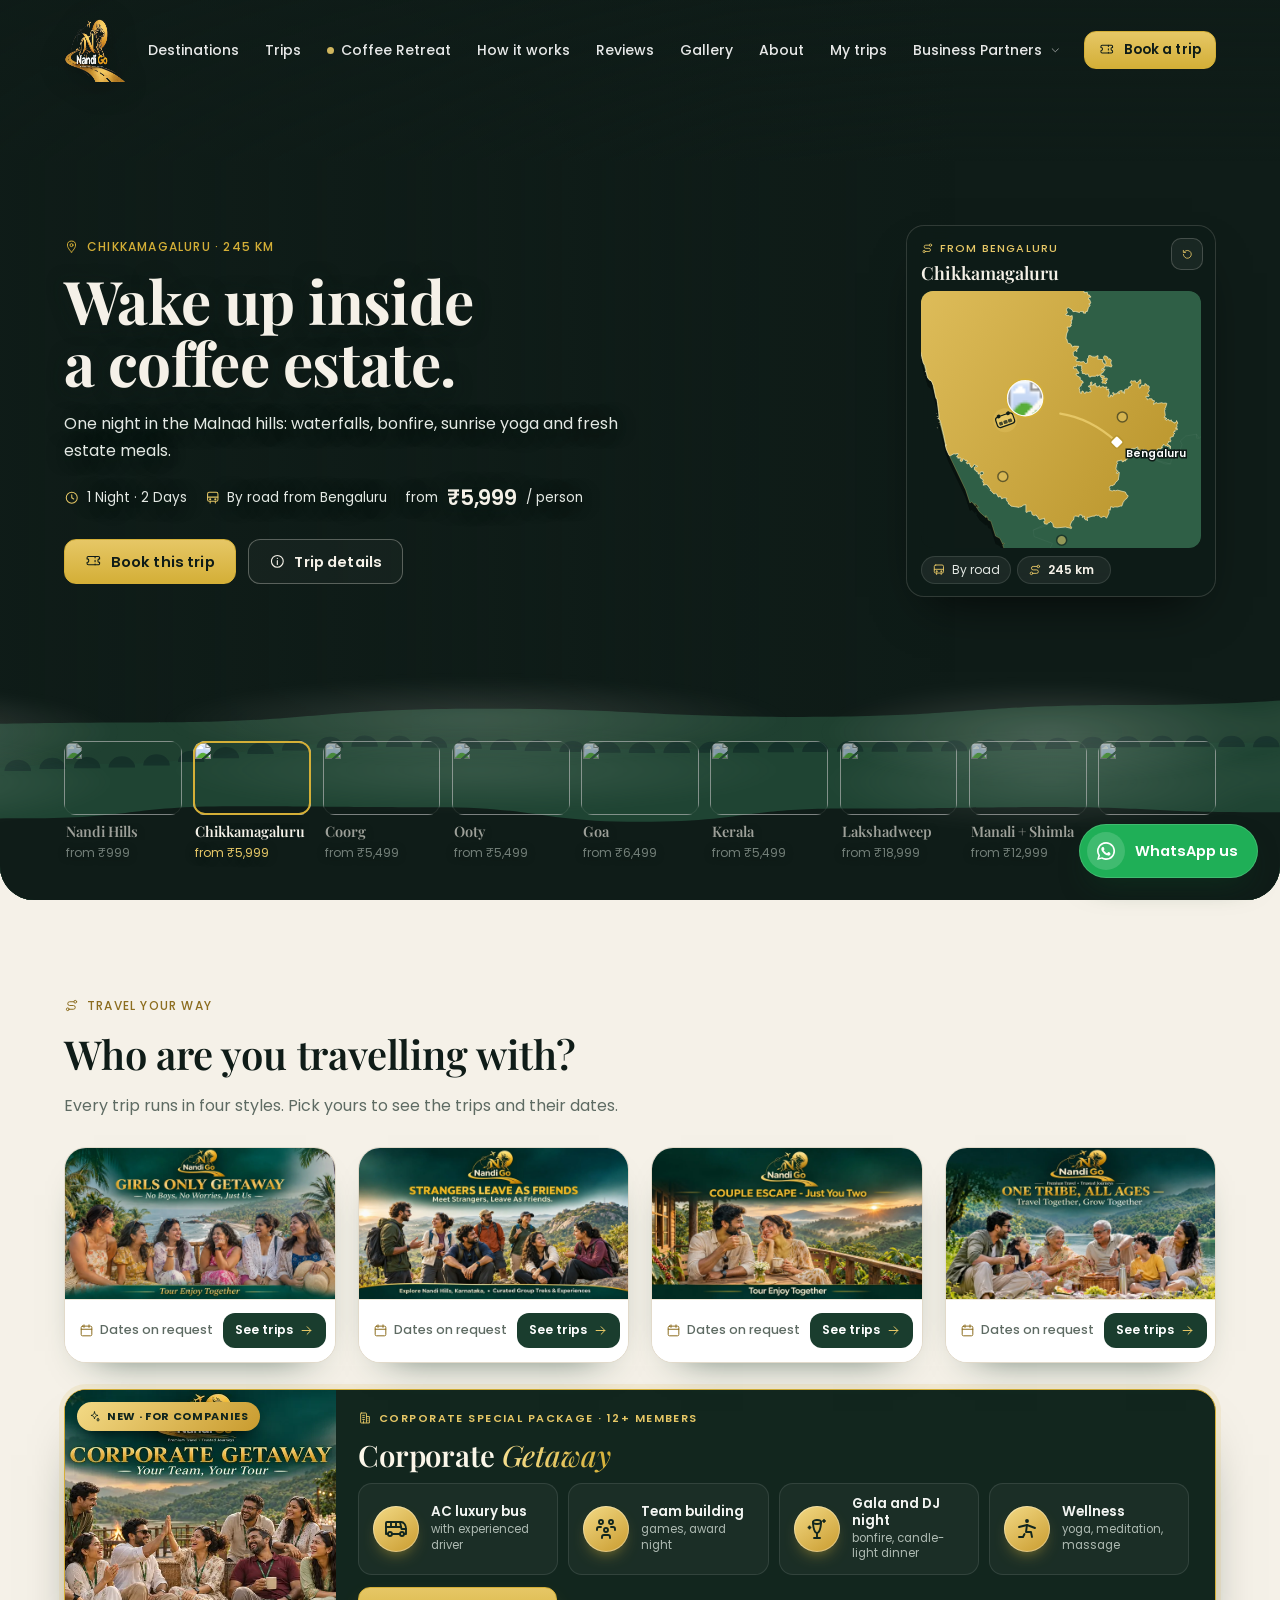
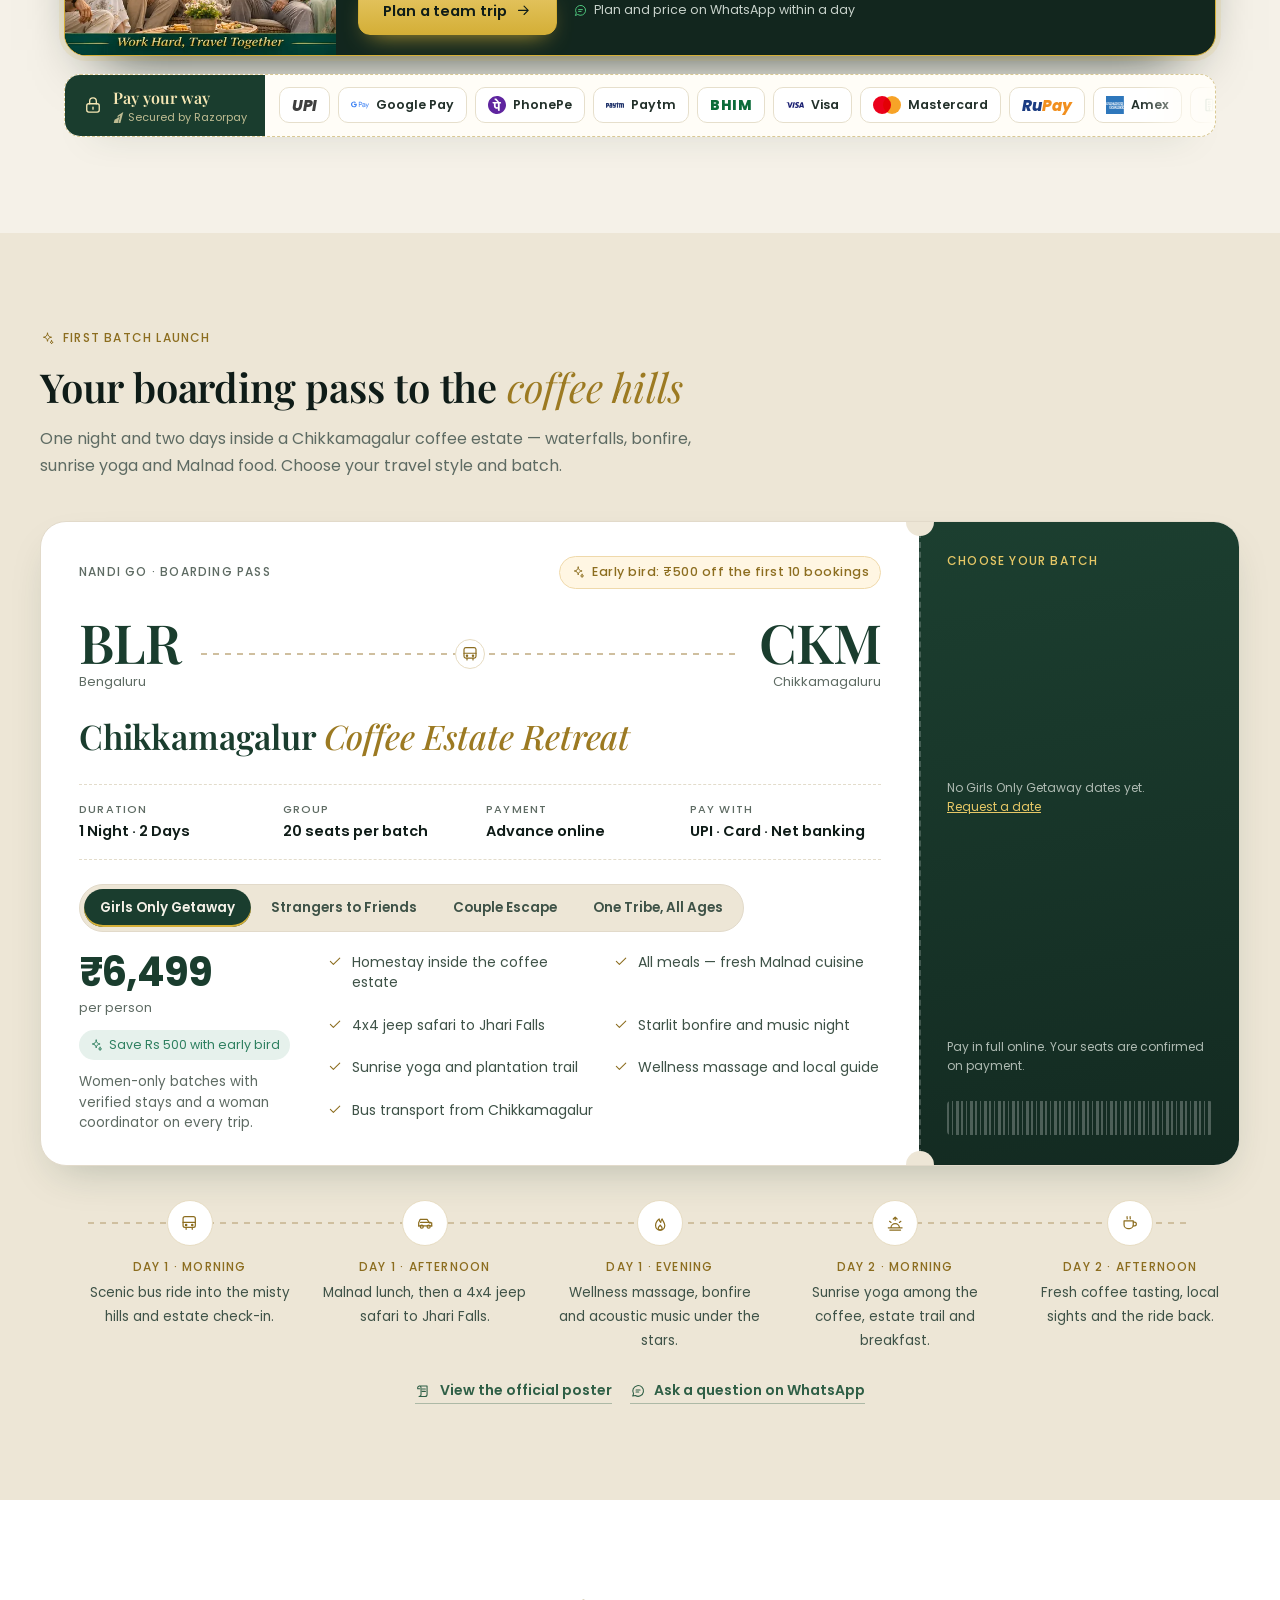
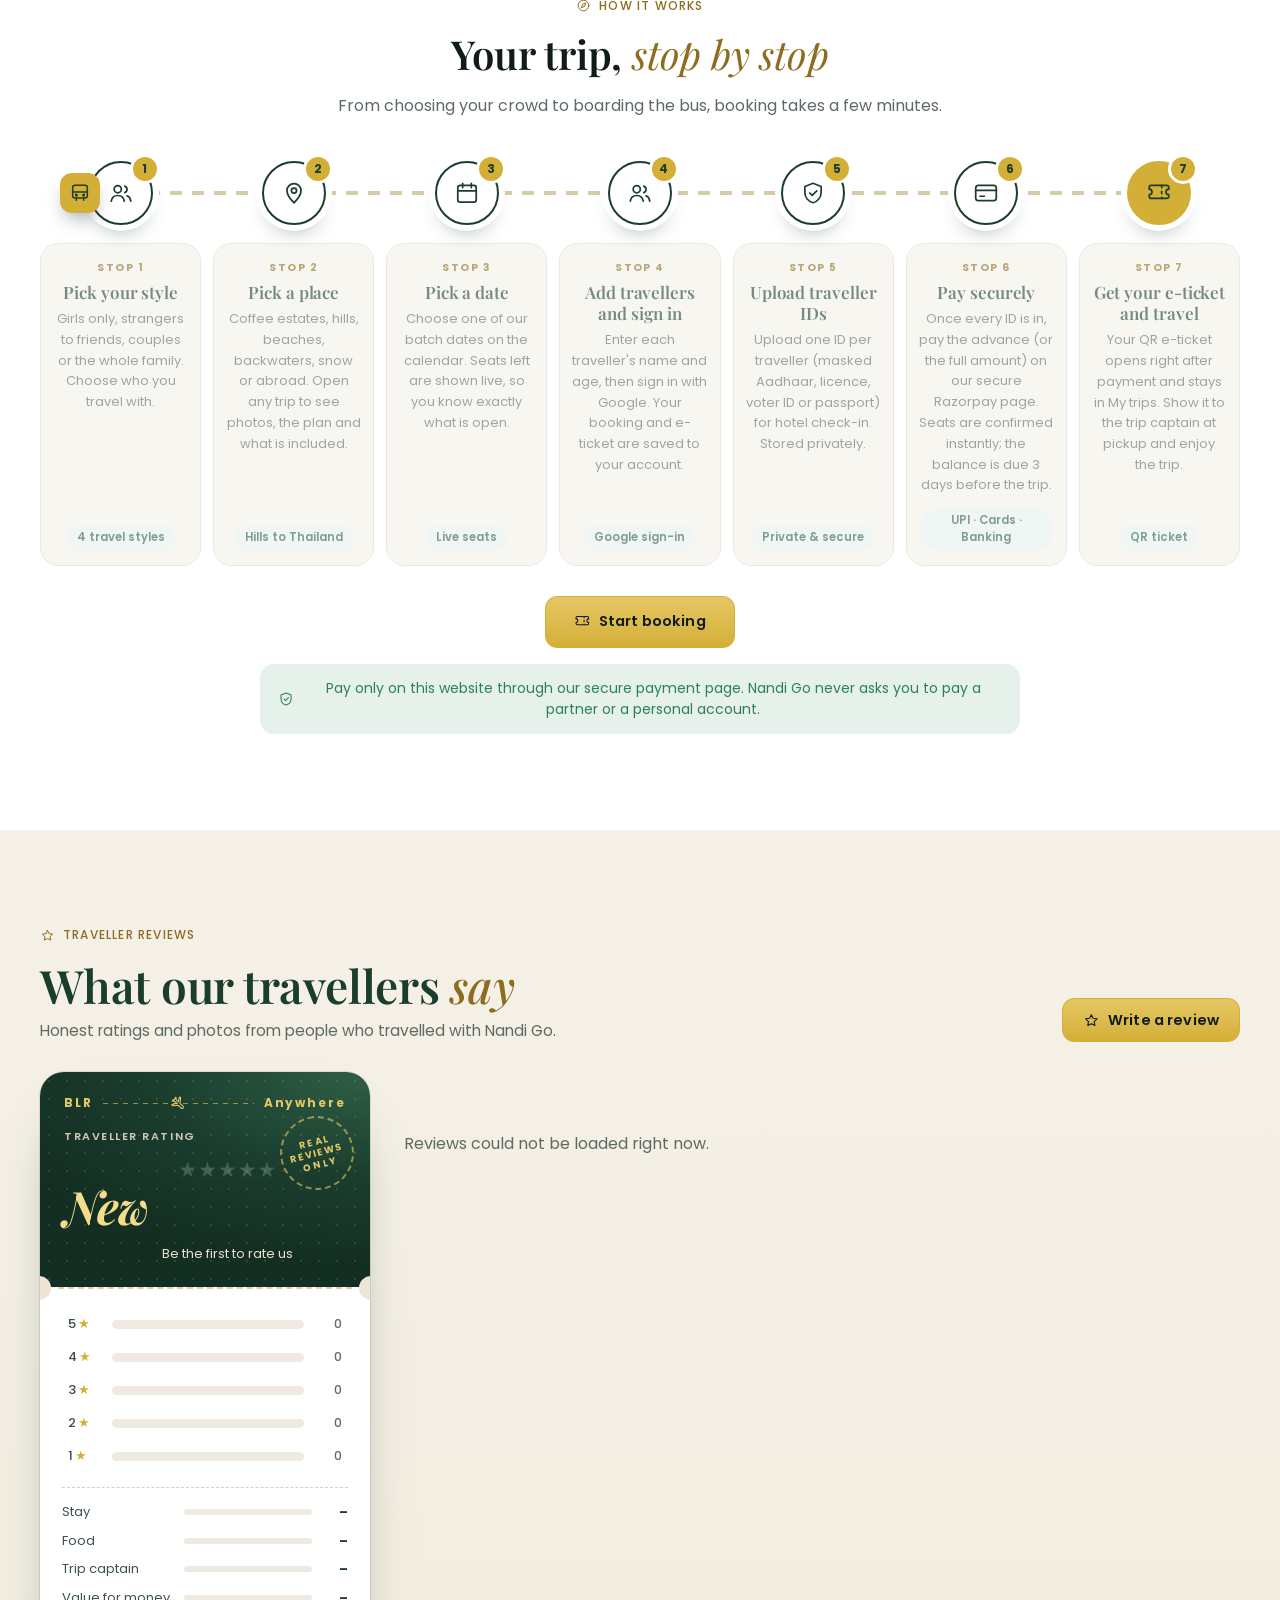
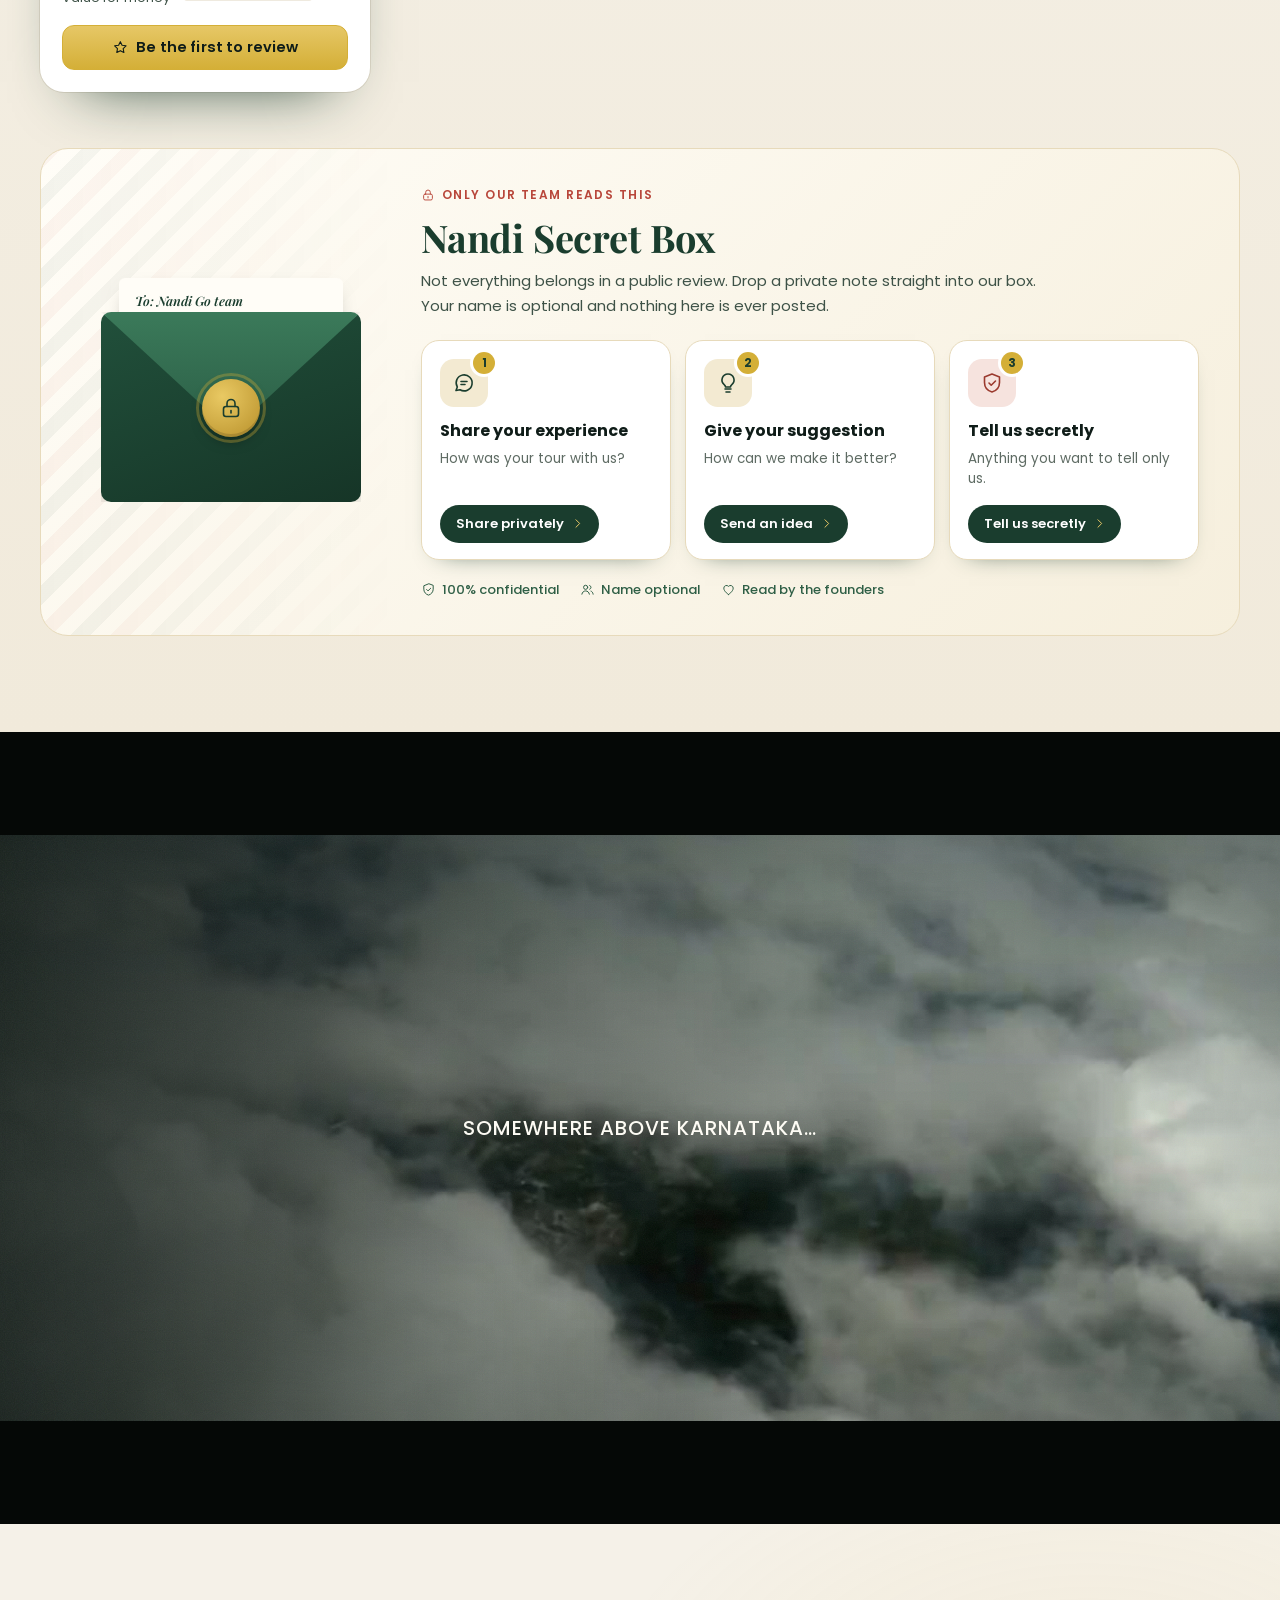
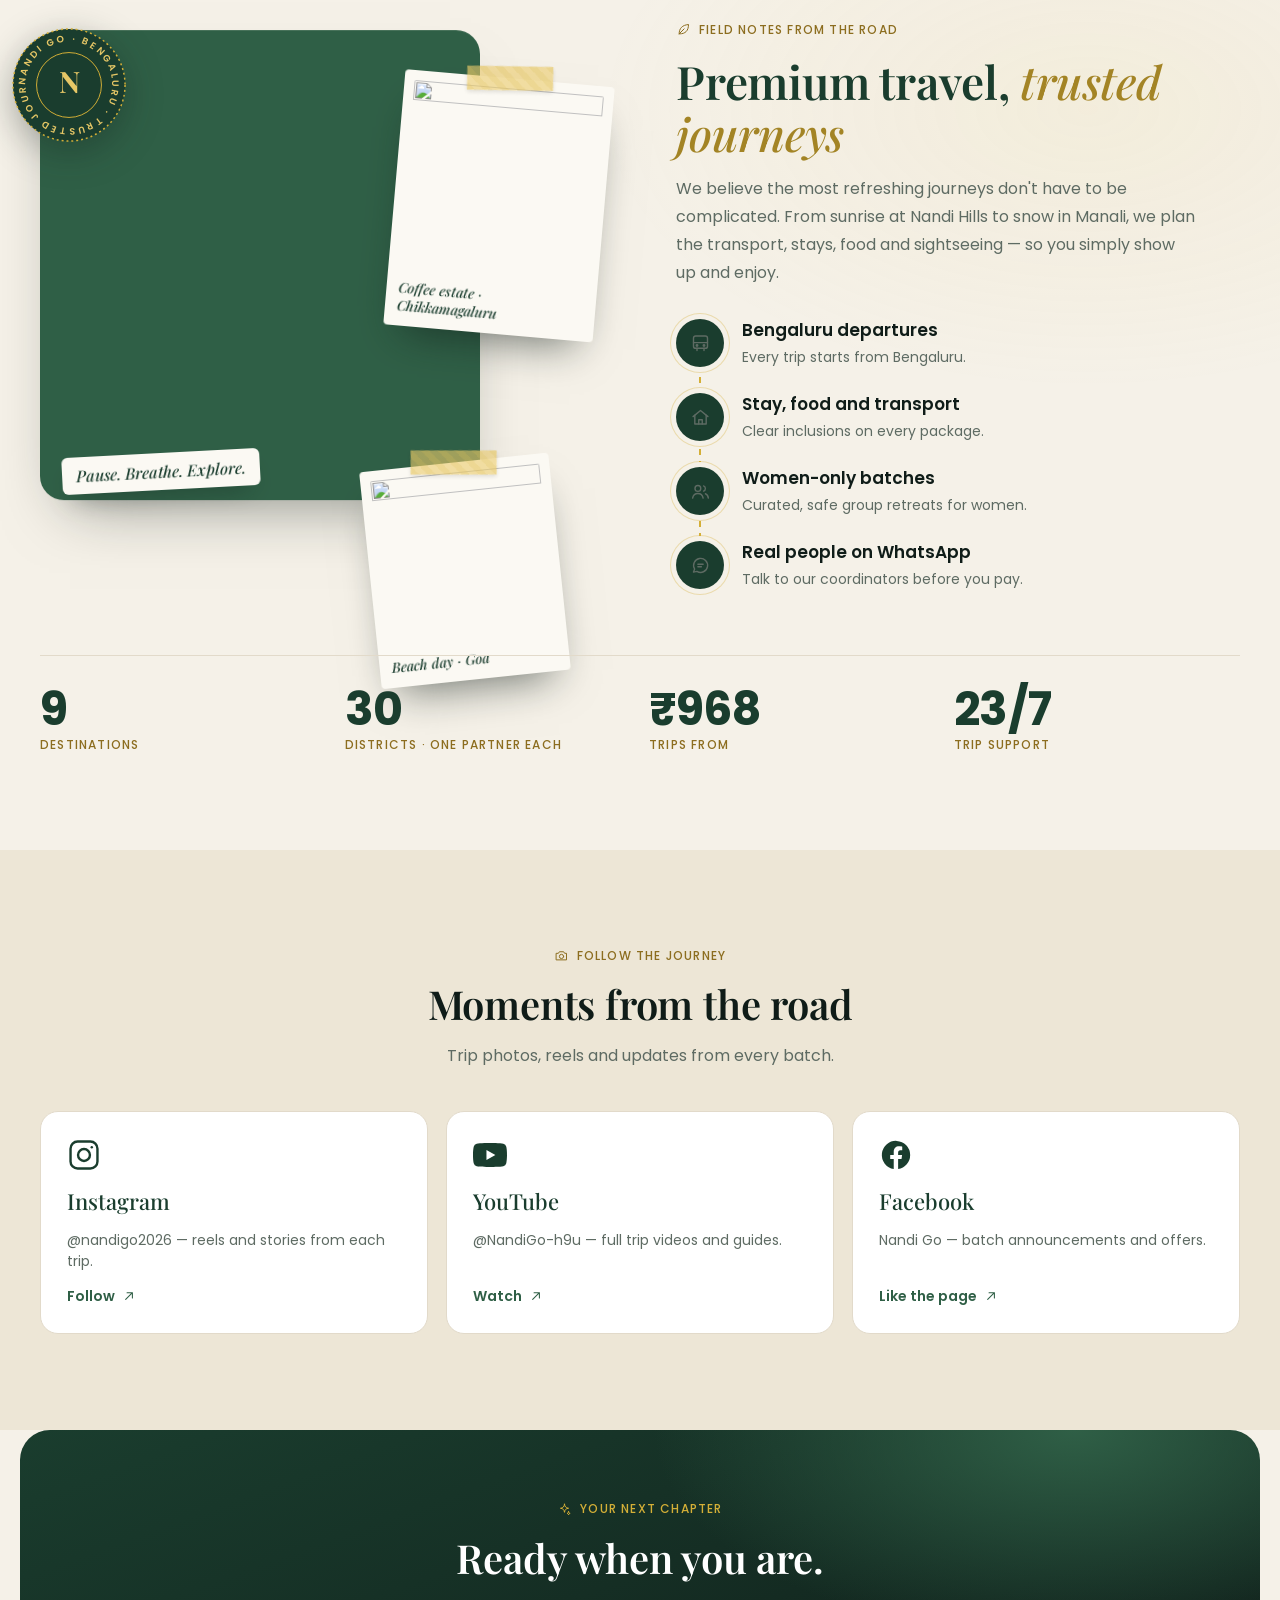
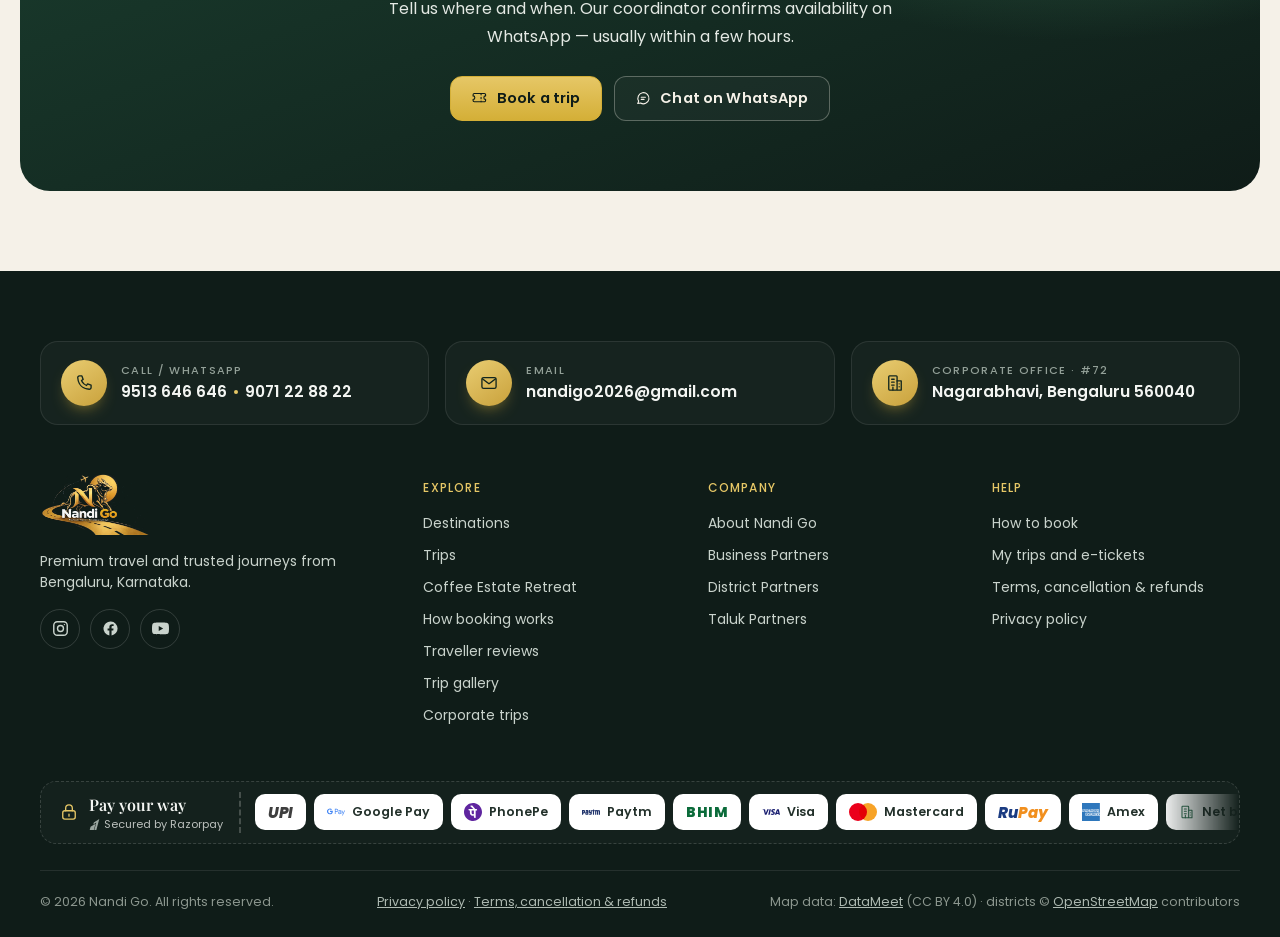
==== commit 7c897208: "Puri Jagannath Yatra trip, offer ribbon with admin control, GST and start point per trip" ====
--- a/index.html
+++ b/index.html
@@ -9,7 +9,7 @@
 <link rel="preconnect" href="https://fonts.googleapis.com"><link rel="preconnect" href="https://fonts.gstatic.com" crossorigin>
 <link href="https://fonts.googleapis.com/css2?family=Playfair+Display:ital,wght@0,400..800;1,400..700&family=Poppins:wght@400;500;600;700&display=swap" rel="stylesheet">
 <link rel="icon" type="image/png" href="logo.png"/><link rel="apple-touch-icon" href="logo.png"/>
-<link rel="stylesheet" href="site.css?v=96"/>
+<link rel="stylesheet" href="site.css?v=97"/>
 </head>
 <body>
 
@@ -300,9 +300,9 @@
 </div>
 
 <script src="assets/icons.js?v=52"></script>
-<script src="assets/data.js?v=52"></script>
+<script src="assets/data.js?v=53"></script>
 <script src="assets/map-data.js?v=32"></script>
-<script src="assets/db.js?v=52"></script>
+<script src="assets/db.js?v=53"></script>
 <script>
 (function () {
   var NG = window.NG, I = window.NGIcon, $ = function (id) { return document.getElementById(id); };
@@ -477,10 +477,10 @@
   })();
 })();
 </script>
-<script src="assets/tripui.js?v=1"></script>
+<script src="assets/tripui.js?v=2"></script>
 <script src="https://cdn.jsdelivr.net/npm/@supabase/supabase-js@2.45.4/dist/umd/supabase.js"></script>
 <script src="assets/auth.js?v=1"></script>
-<script src="assets/booking.js?v=52"></script>
+<script src="assets/booking.js?v=53"></script>
 <script src="assets/reviews.js?v=15"></script>
 <script src="https://cdnjs.cloudflare.com/ajax/libs/gsap/3.12.5/gsap.min.js"></script>
 <script src="assets/gallery.js?v=8"></script>
--- a/site.css
+++ b/site.css
@@ -2628,3 +2628,14 @@
 .cg-tiles li:hover .cg-ti{transform:rotate(-6deg) scale(1.05)}
 .cg-ti{transition:transform .25s}
 @media(max-width:760px){.cg-ti{display:grid!important;width:34px;height:34px;flex-basis:34px}.cg-ti svg{width:18px;height:18px}.cg-tiles li{gap:9px;padding:9px 10px}}
+
+/* ===== Offer ribbon (admin: Trips → Offer ribbon) ===== */
+.tc-ph{position:relative;overflow:hidden}
+.tc-offer{position:absolute;top:0;right:0;width:120px;height:120px;overflow:hidden;pointer-events:none;z-index:2}
+.tc-offer span{position:absolute;top:24px;right:-38px;width:170px;transform:rotate(45deg);text-align:center;padding:7px 0;font:800 12px/1 var(--sans);letter-spacing:.06em;text-transform:uppercase;color:#fff;background:linear-gradient(90deg,#B3261E,#E0452B 50%,#B3261E);box-shadow:0 6px 14px -6px #0009;border-top:1px solid #ffffff40;border-bottom:1px solid #00000030;text-shadow:0 1px 0 #0004}
+.tc-offer span::after{content:"";position:absolute;inset:0;background:linear-gradient(100deg,transparent 30%,#ffffff55 50%,transparent 70%);background-size:250% 100%;animation:tc-offer-shine 3.6s ease-in-out infinite}
+@keyframes tc-offer-shine{0%,60%{background-position:150% 0}100%{background-position:-50% 0}}
+@media(prefers-reduced-motion:reduce){.tc-offer span::after{animation:none}}
+.pk-offer{display:inline-flex;align-items:center;gap:6px;align-self:flex-start;margin-bottom:8px;padding:6px 12px;border-radius:99px;font:800 12px var(--sans);letter-spacing:.06em;text-transform:uppercase;color:#fff;background:linear-gradient(90deg,#B3261E,#E0452B)}
+.pk-offer[hidden]{display:none}
+.pk-offer .ic{width:14px;height:14px}
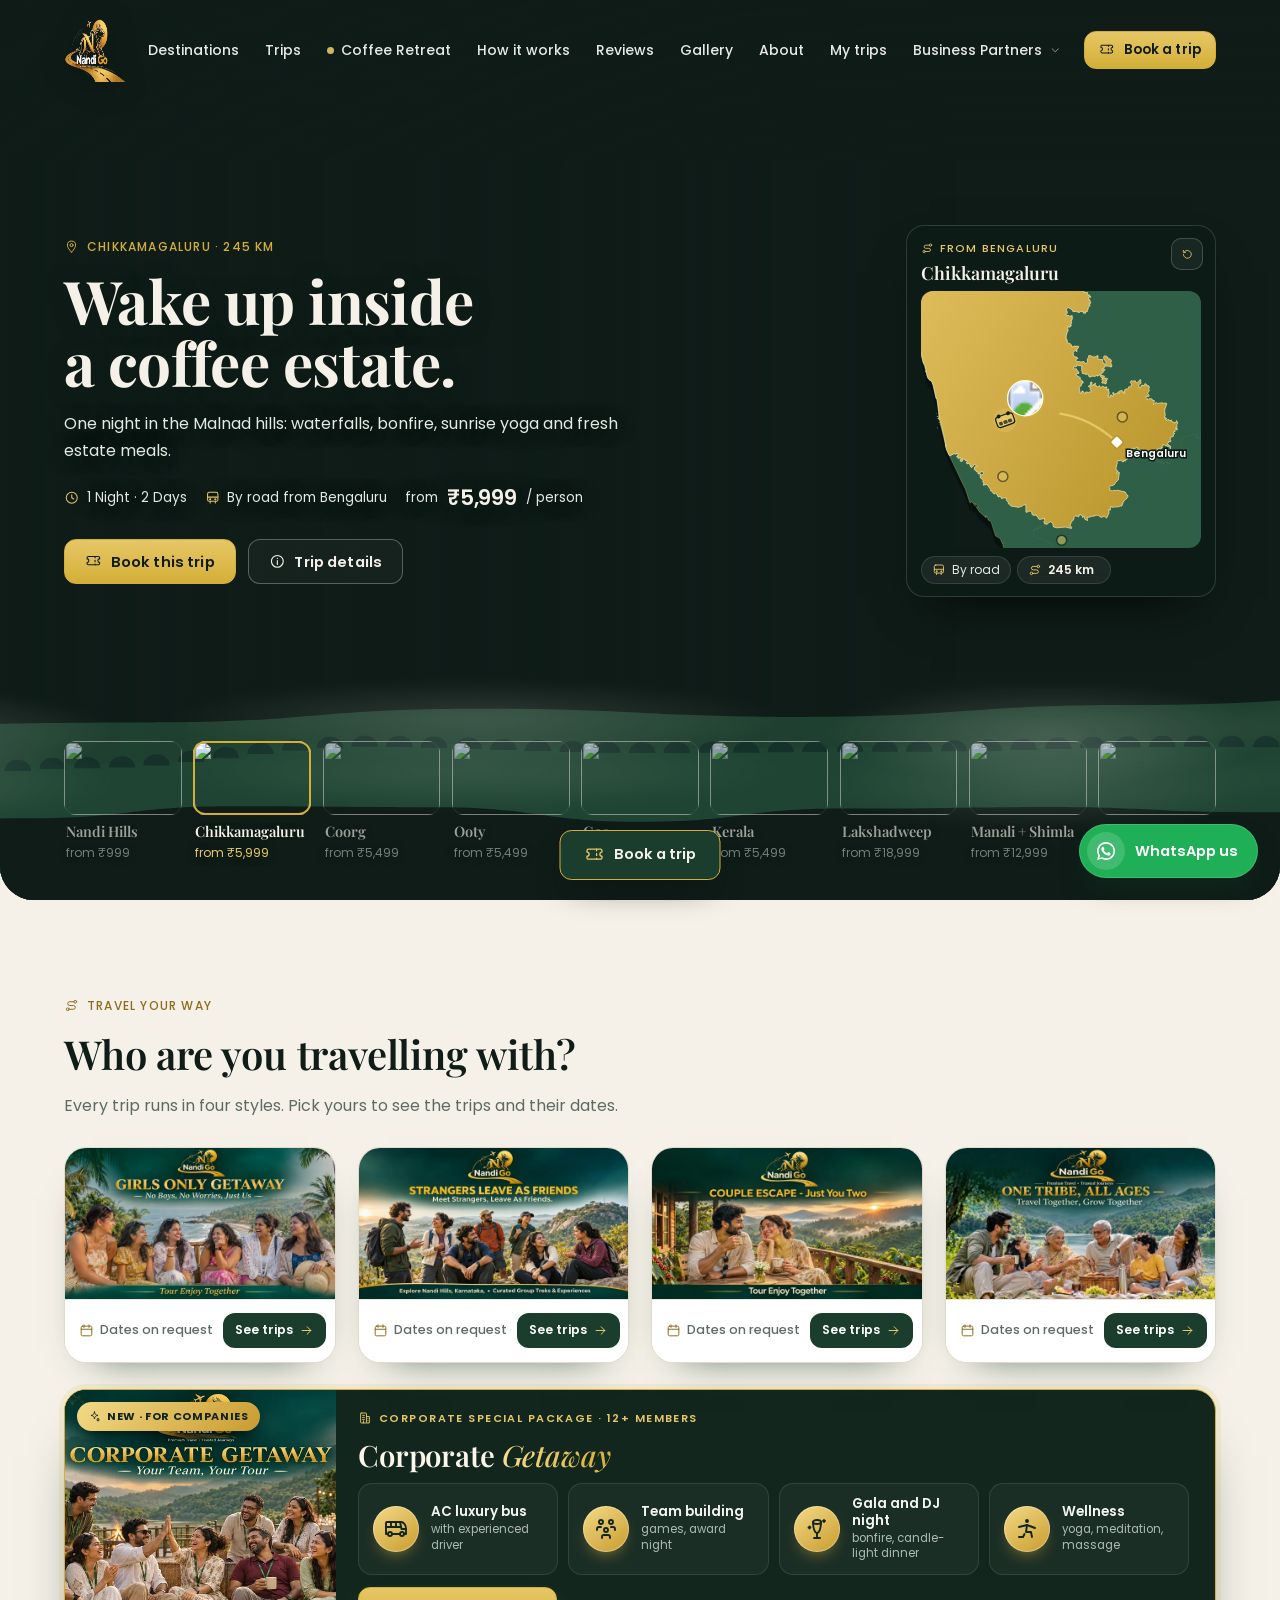
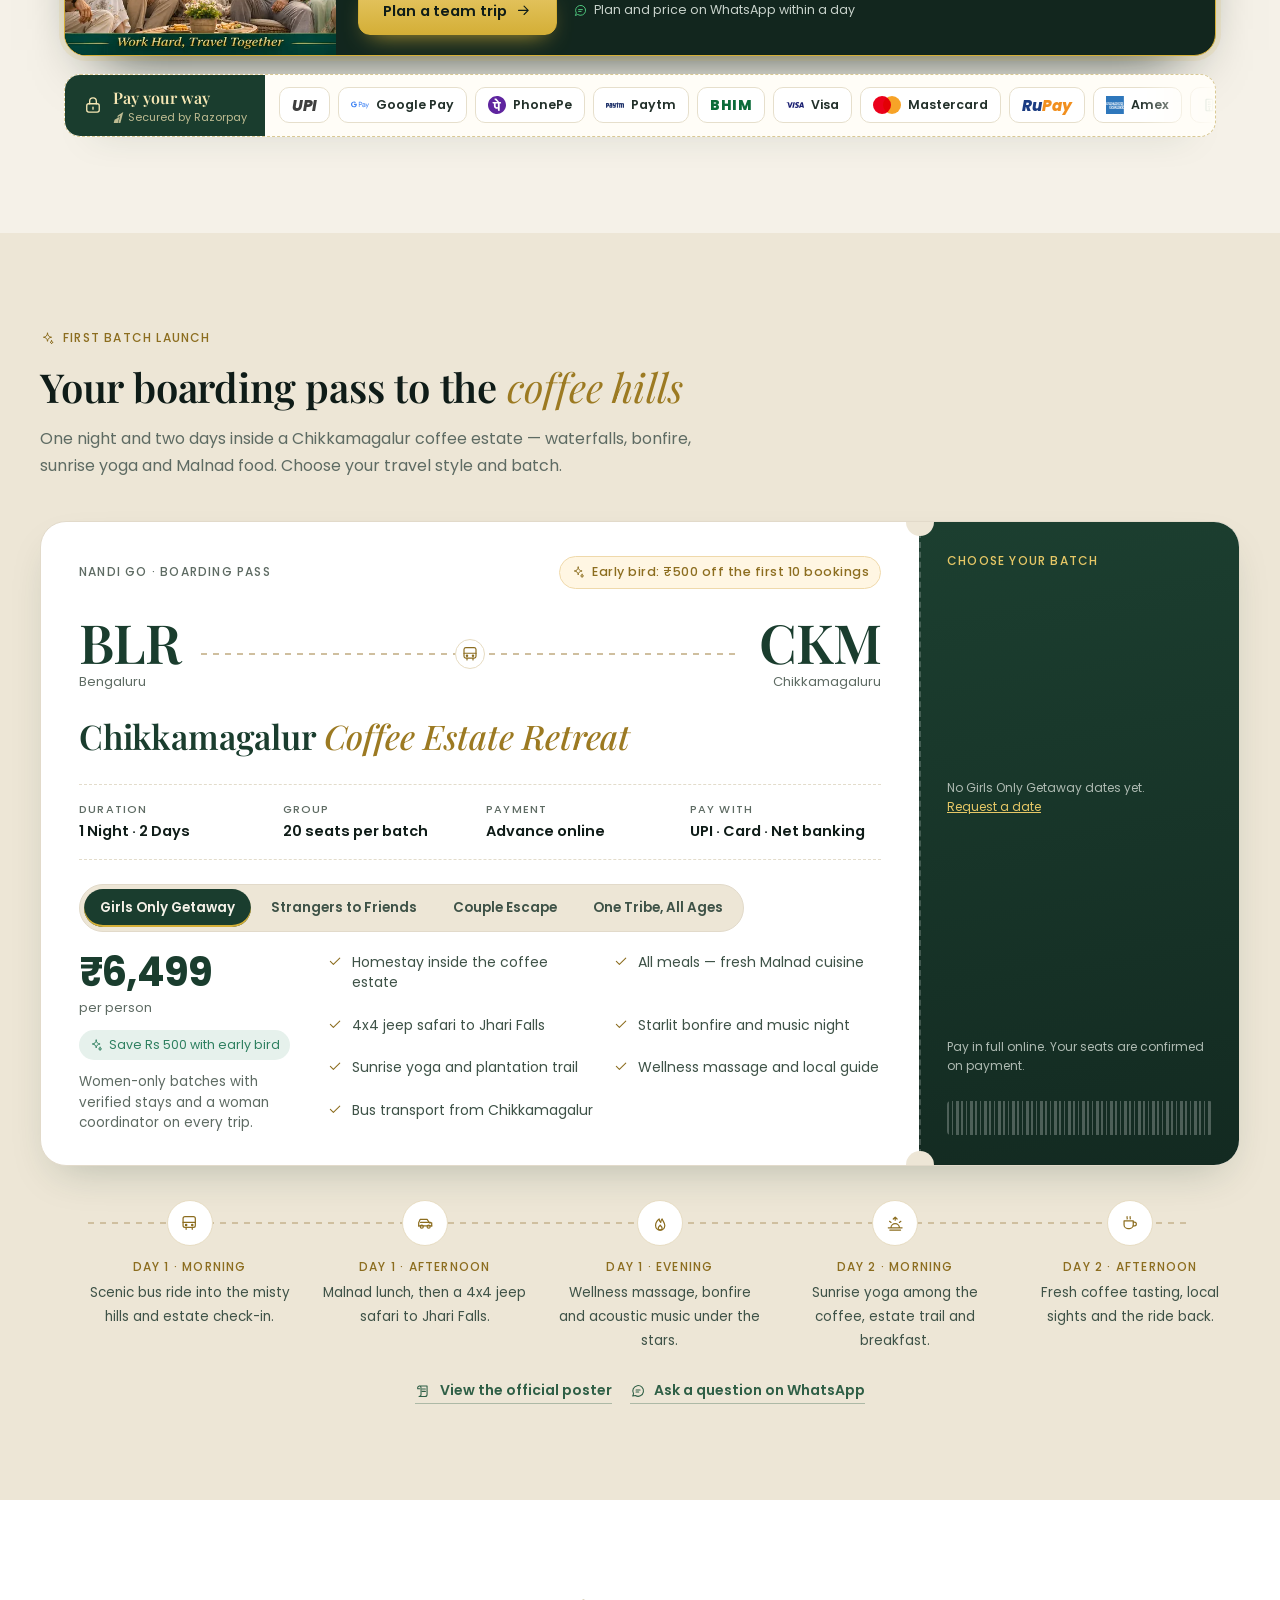
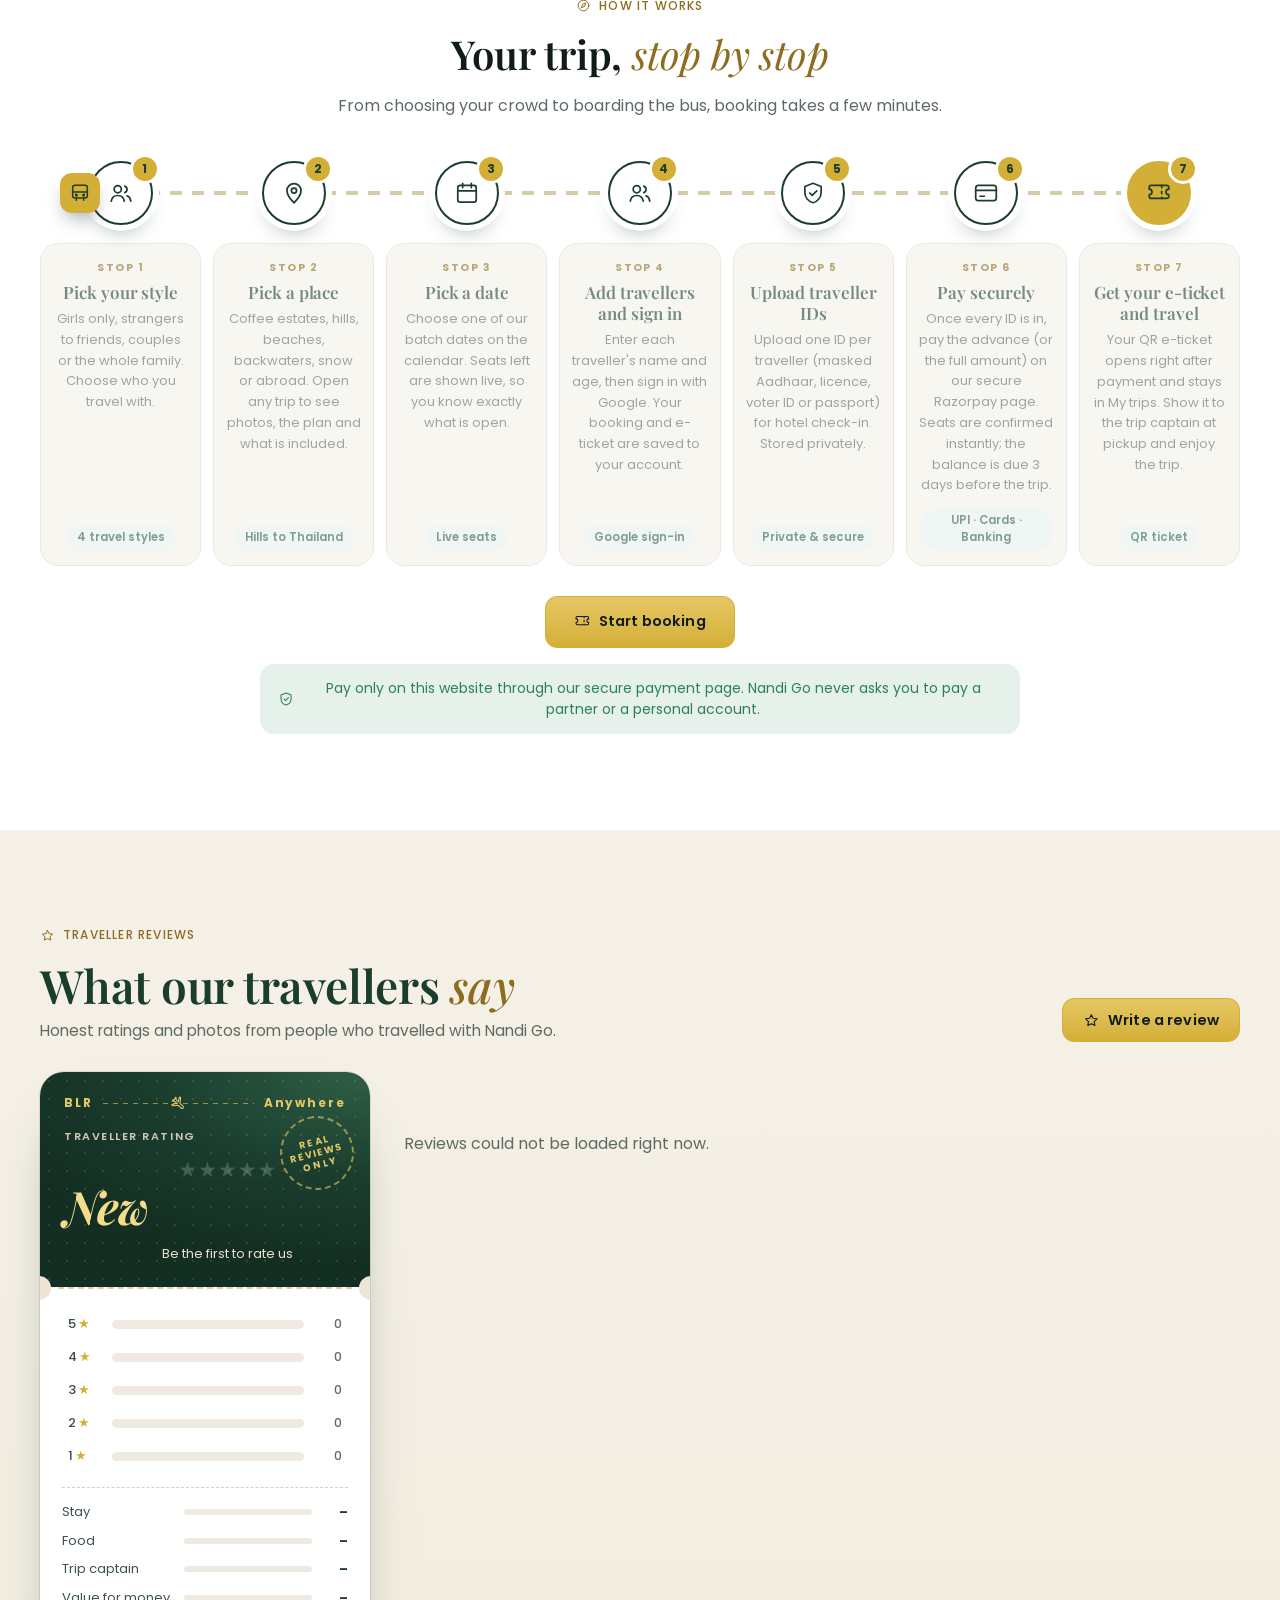
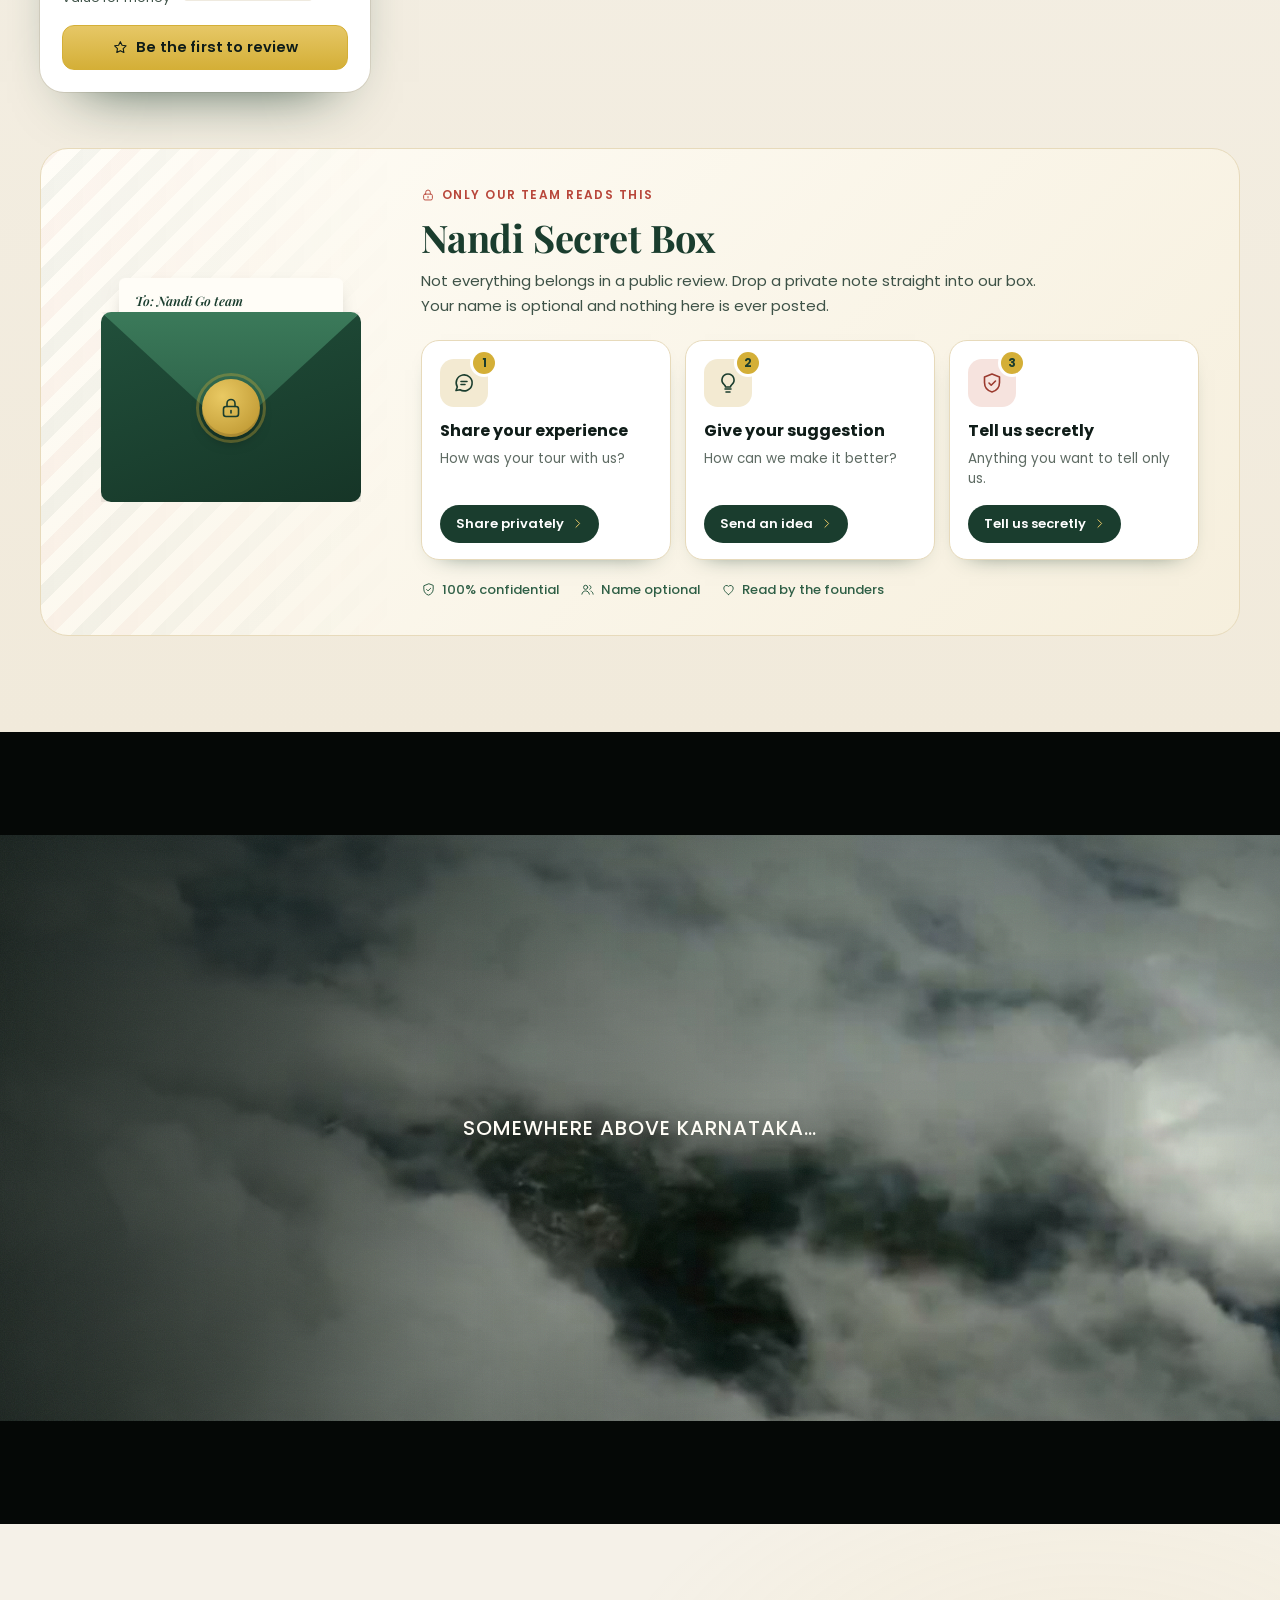
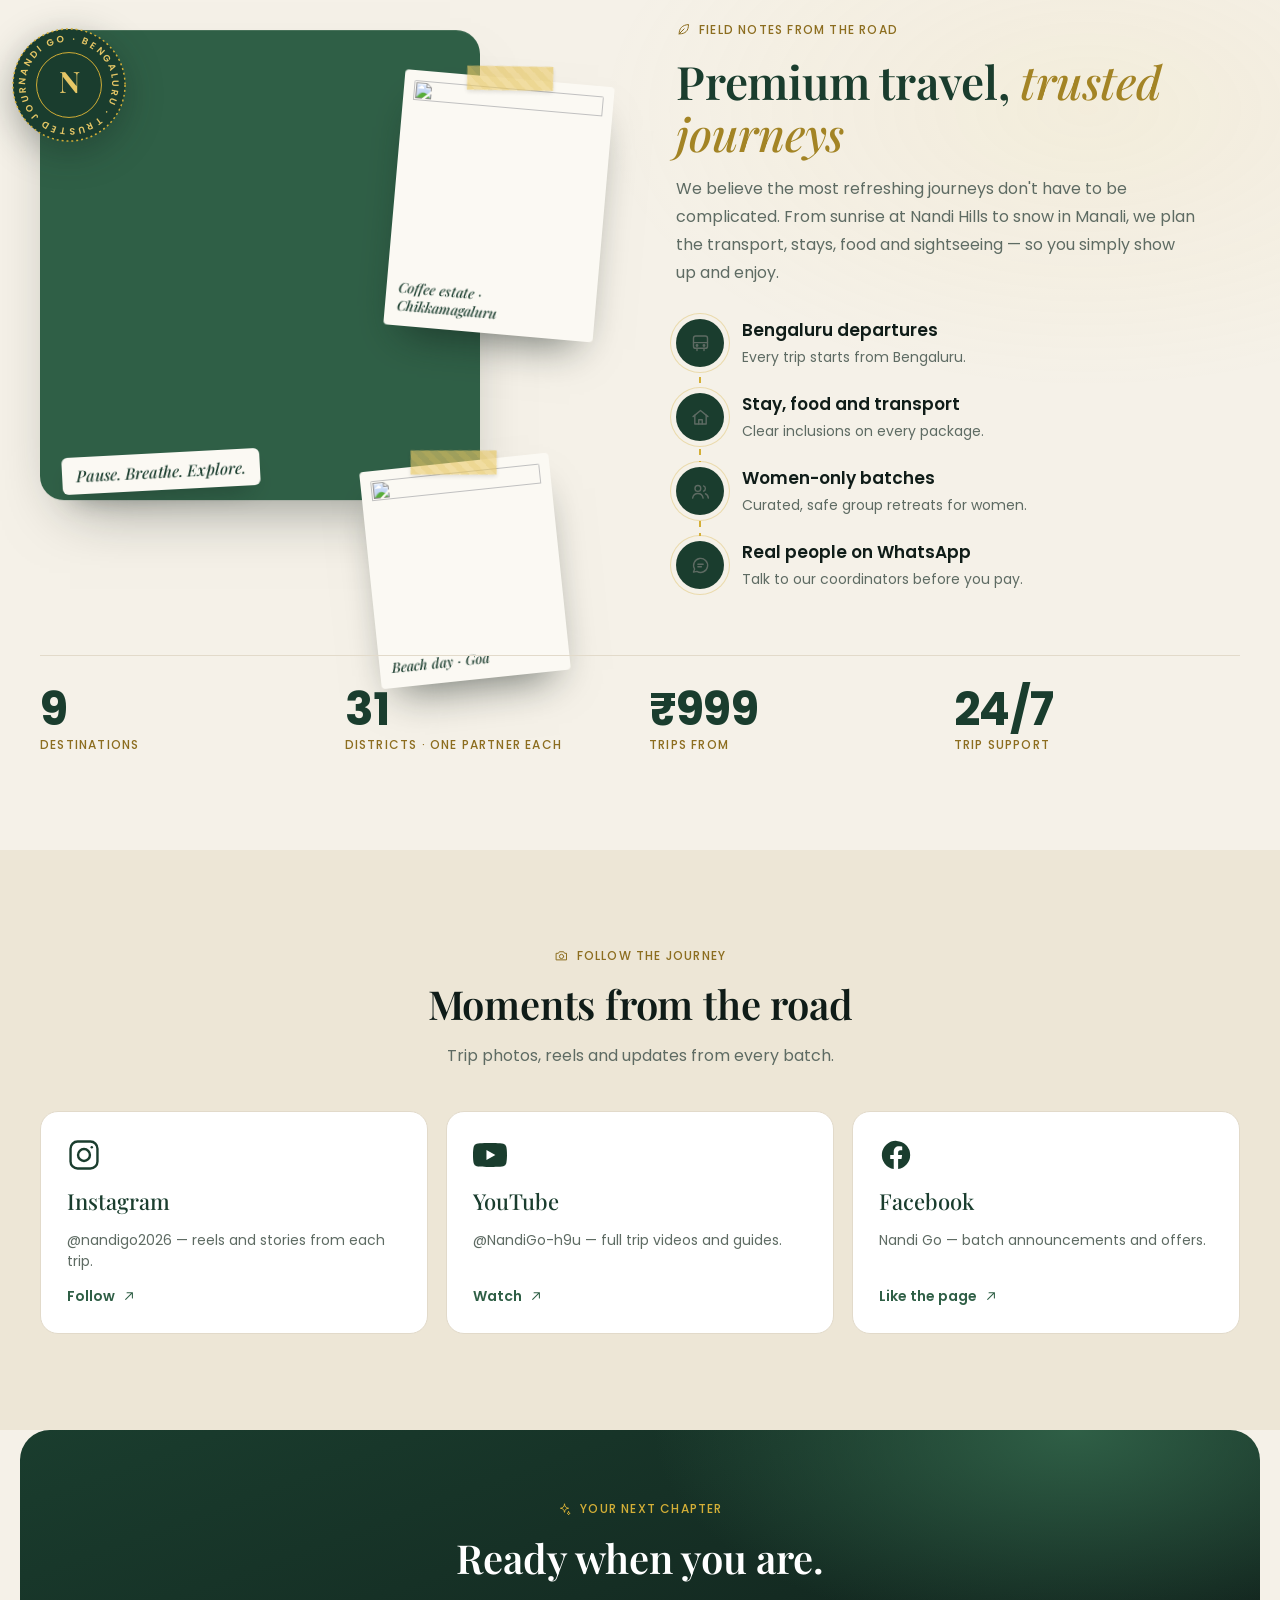
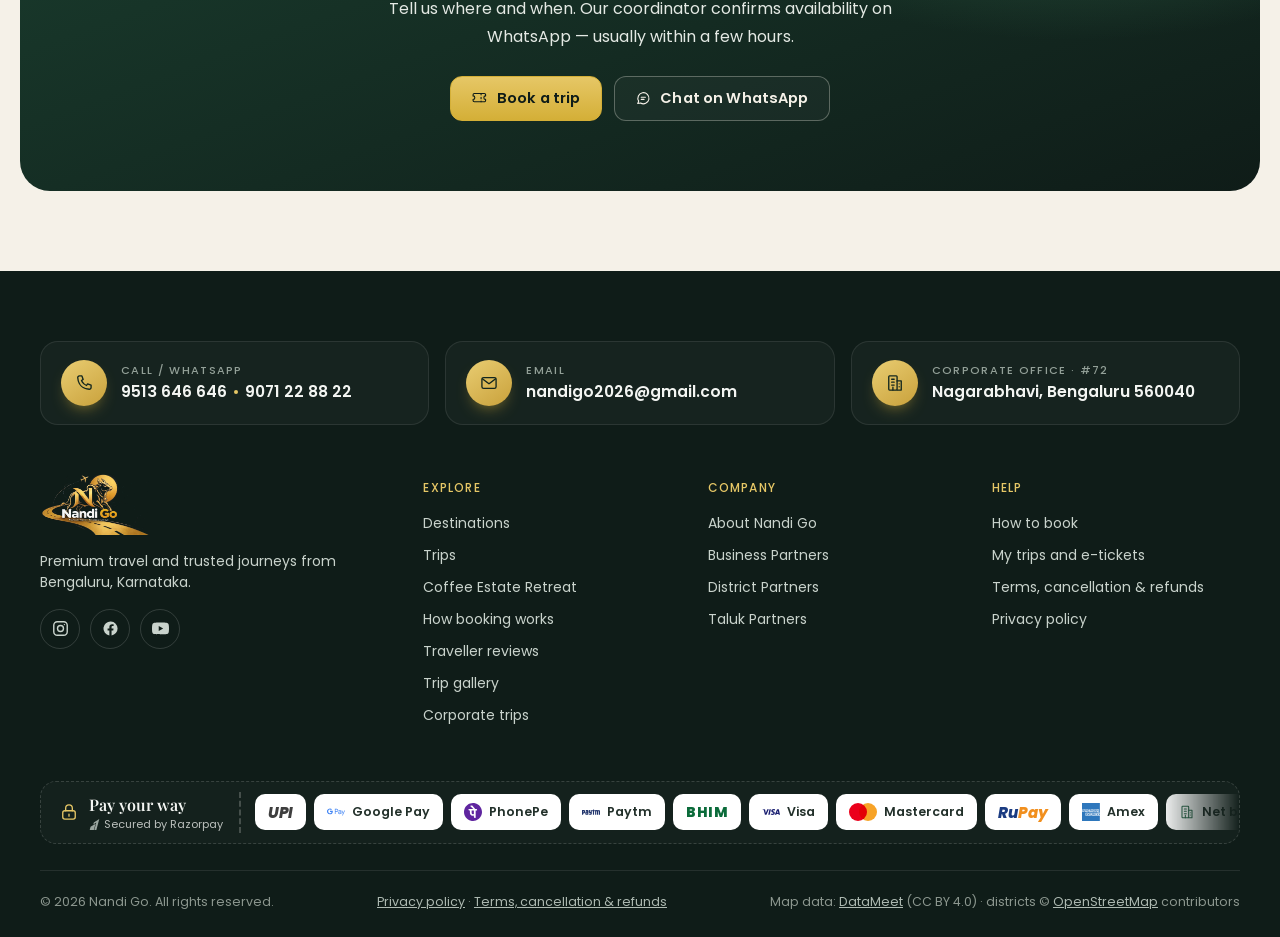
==== commit d46cc946: "Show trips with an offer ribbon first" ====
--- a/index.html
+++ b/index.html
@@ -395,7 +395,7 @@
     $('spPoster').src = st.photo; $('spPoster').alt = st.name;
     $('stKicker').innerHTML = I('route') + st.line;
     $('stTitle').textContent = st.name;
-    var list = NG.TRIPS.slice().sort(function (a, b) { var na = nextBatch(a.id, st.id), nb = nextBatch(b.id, st.id); return (na ? 0 : 1) - (nb ? 0 : 1) || (na && nb ? (na.start < nb.start ? -1 : 1) : 0); });
+    var list = NG.TRIPS.slice().sort(function (a, b) { var na = nextBatch(a.id, st.id), nb = nextBatch(b.id, st.id); return (b.offer_on ? 1 : 0) - (a.offer_on ? 1 : 0) || (na ? 0 : 1) - (nb ? 0 : 1) || (na && nb ? (na.start < nb.start ? -1 : 1) : 0); });
     $('tripCount').textContent = list.length + ' trip' + (list.length === 1 ? '' : 's');
     $('tripGrid').innerHTML = list.map(function (t) { return NGTrip.card(t, st.id); }).join('');
   }
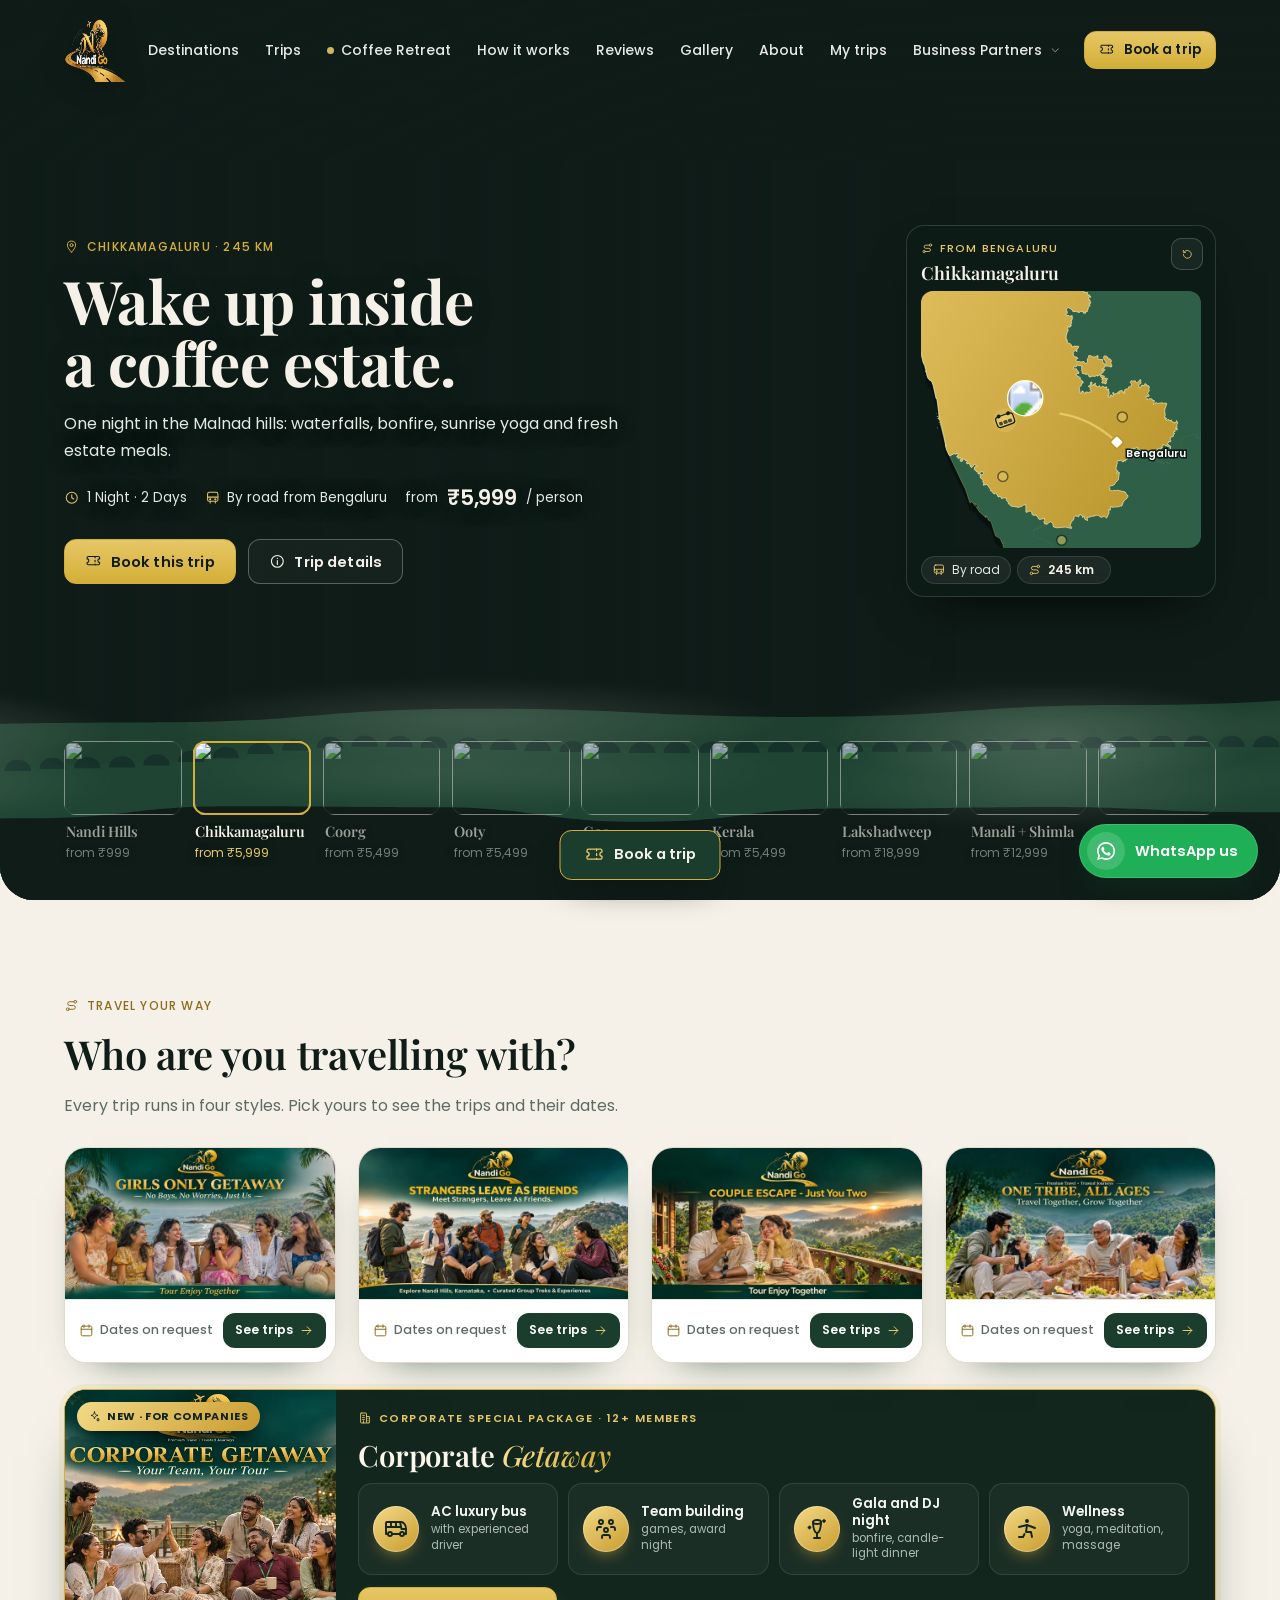
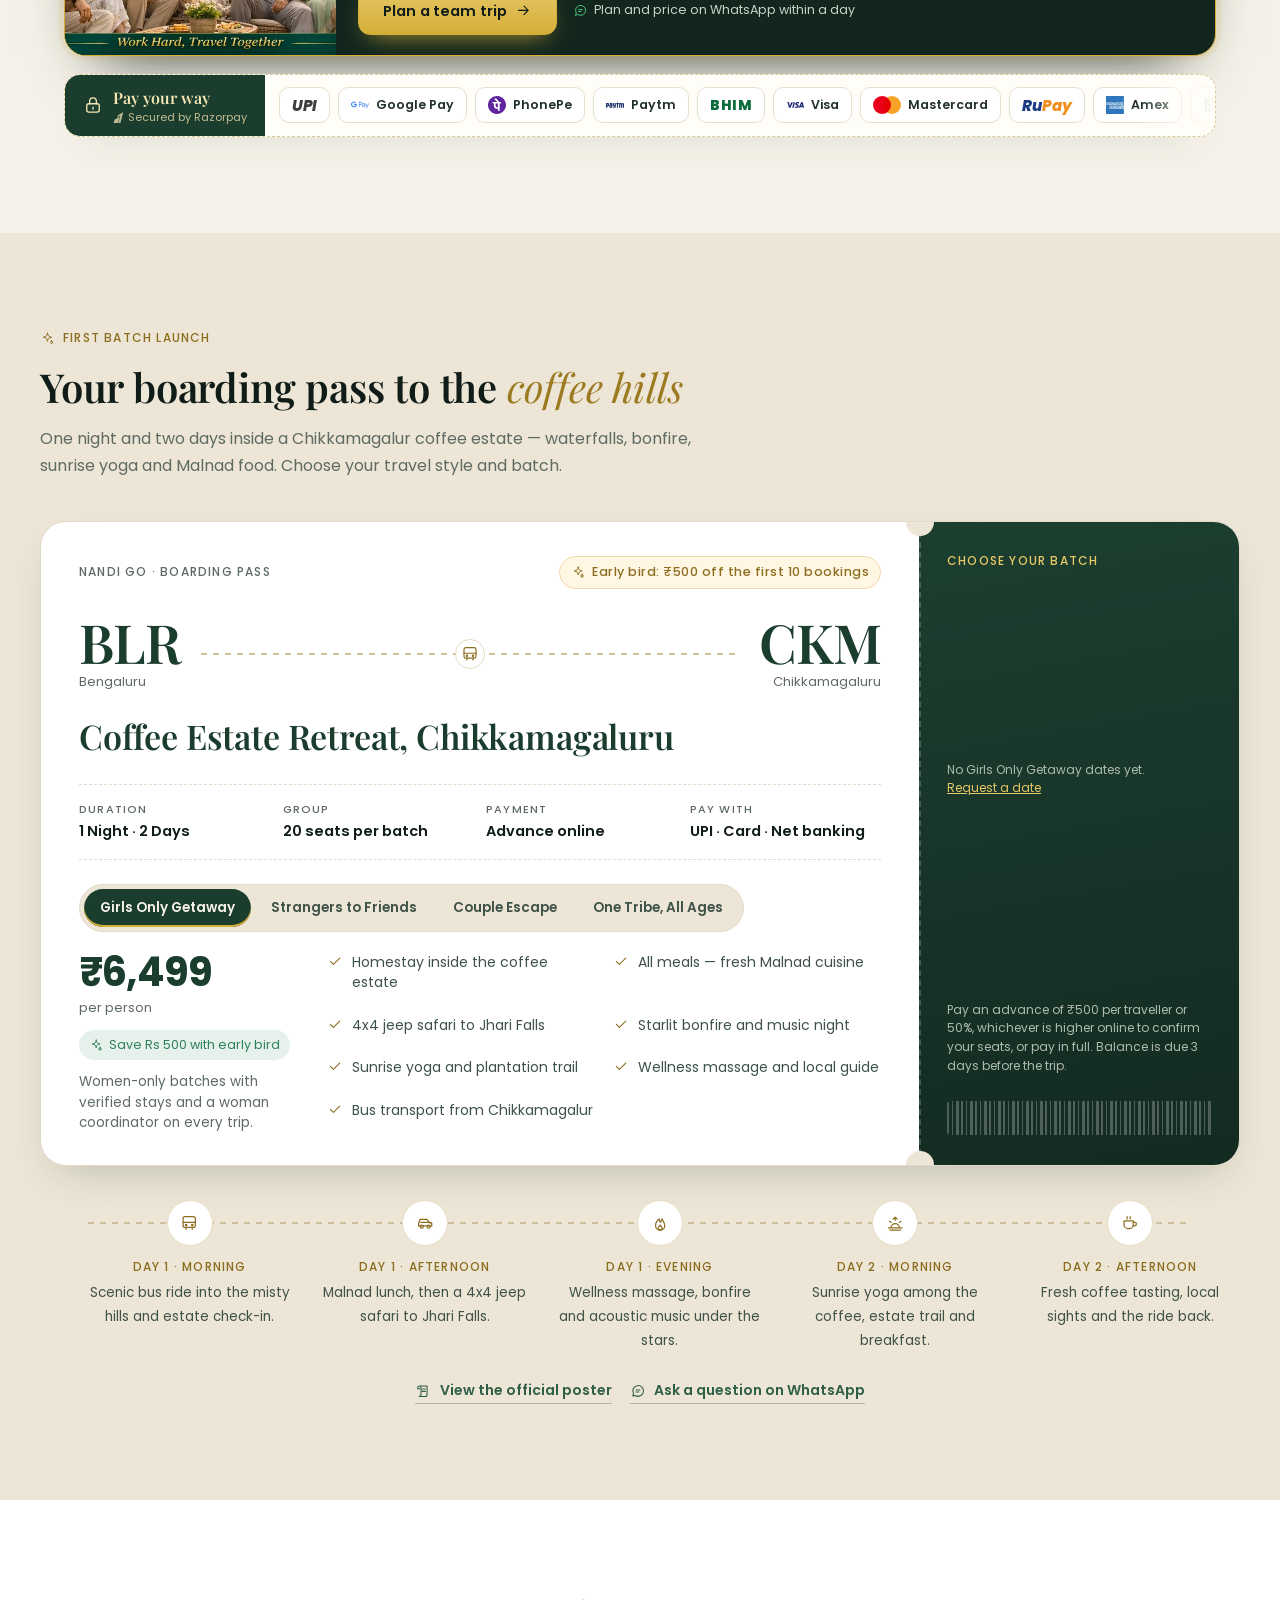
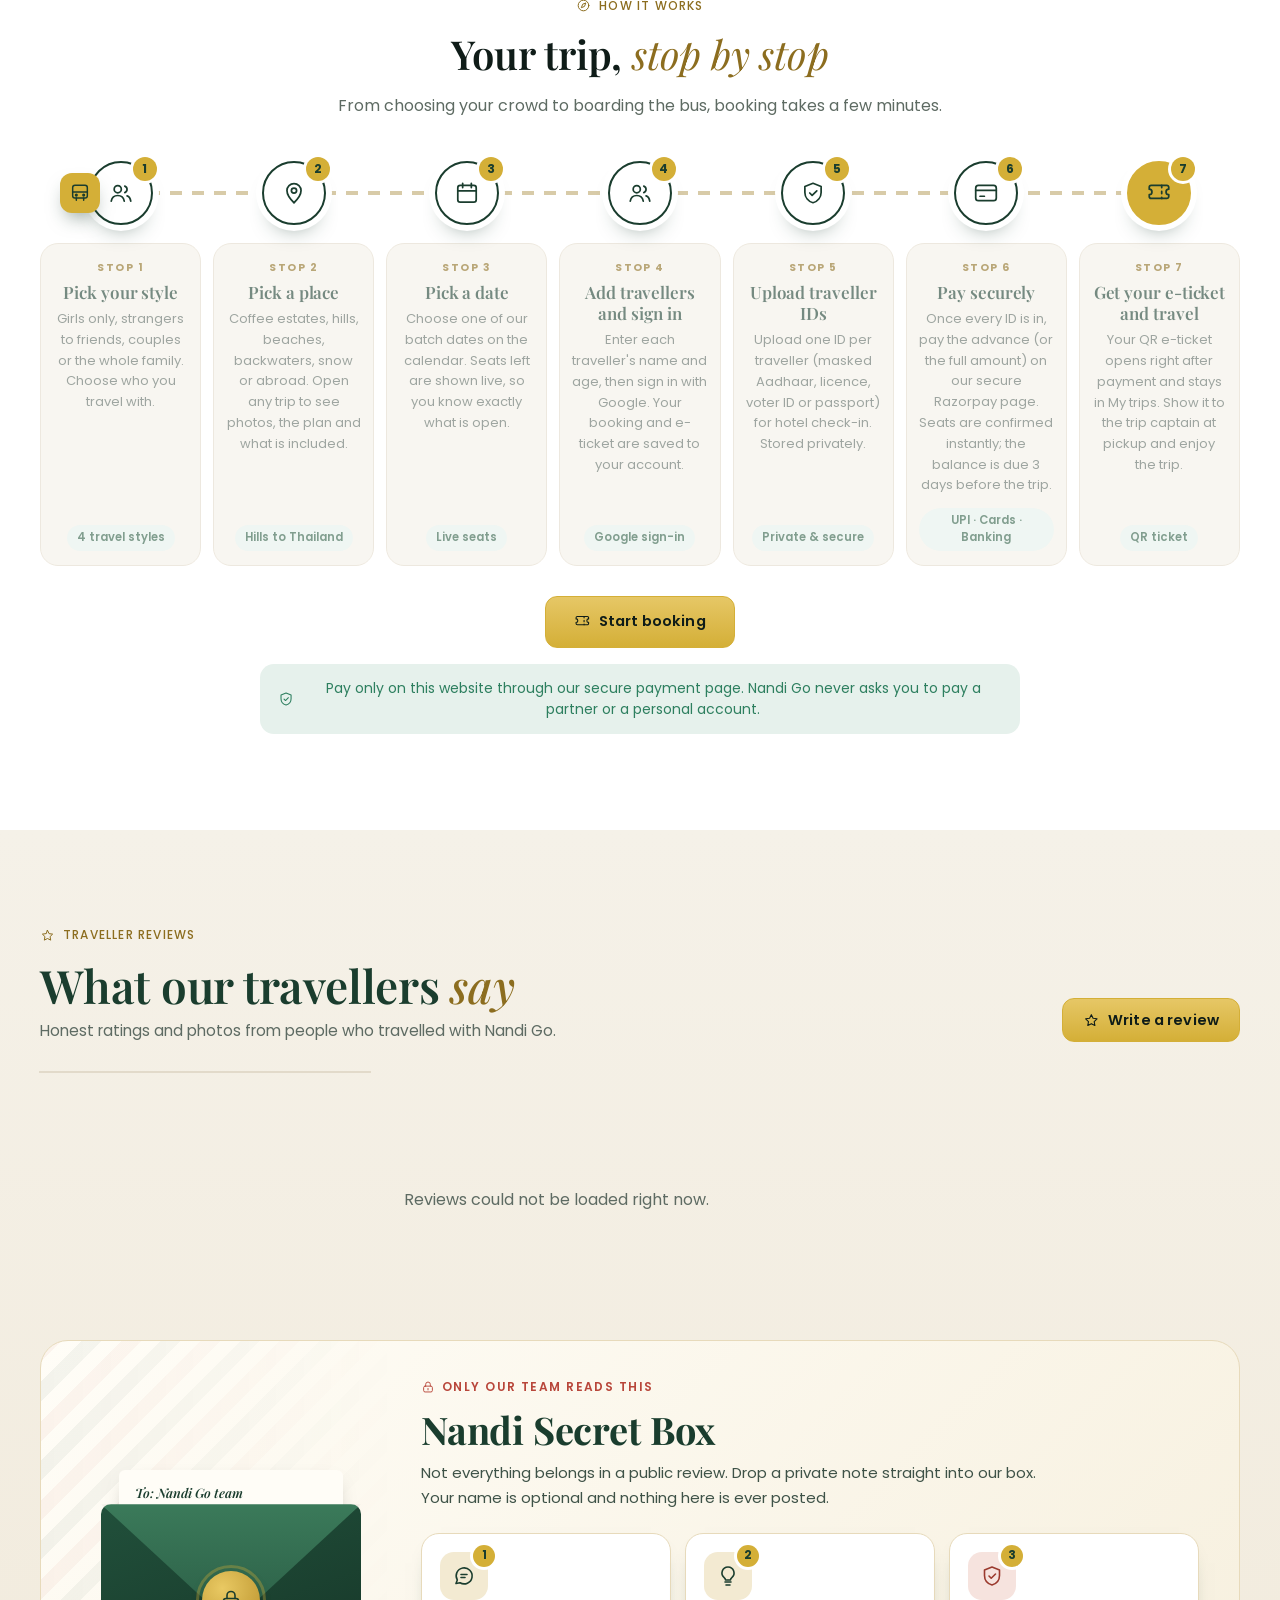
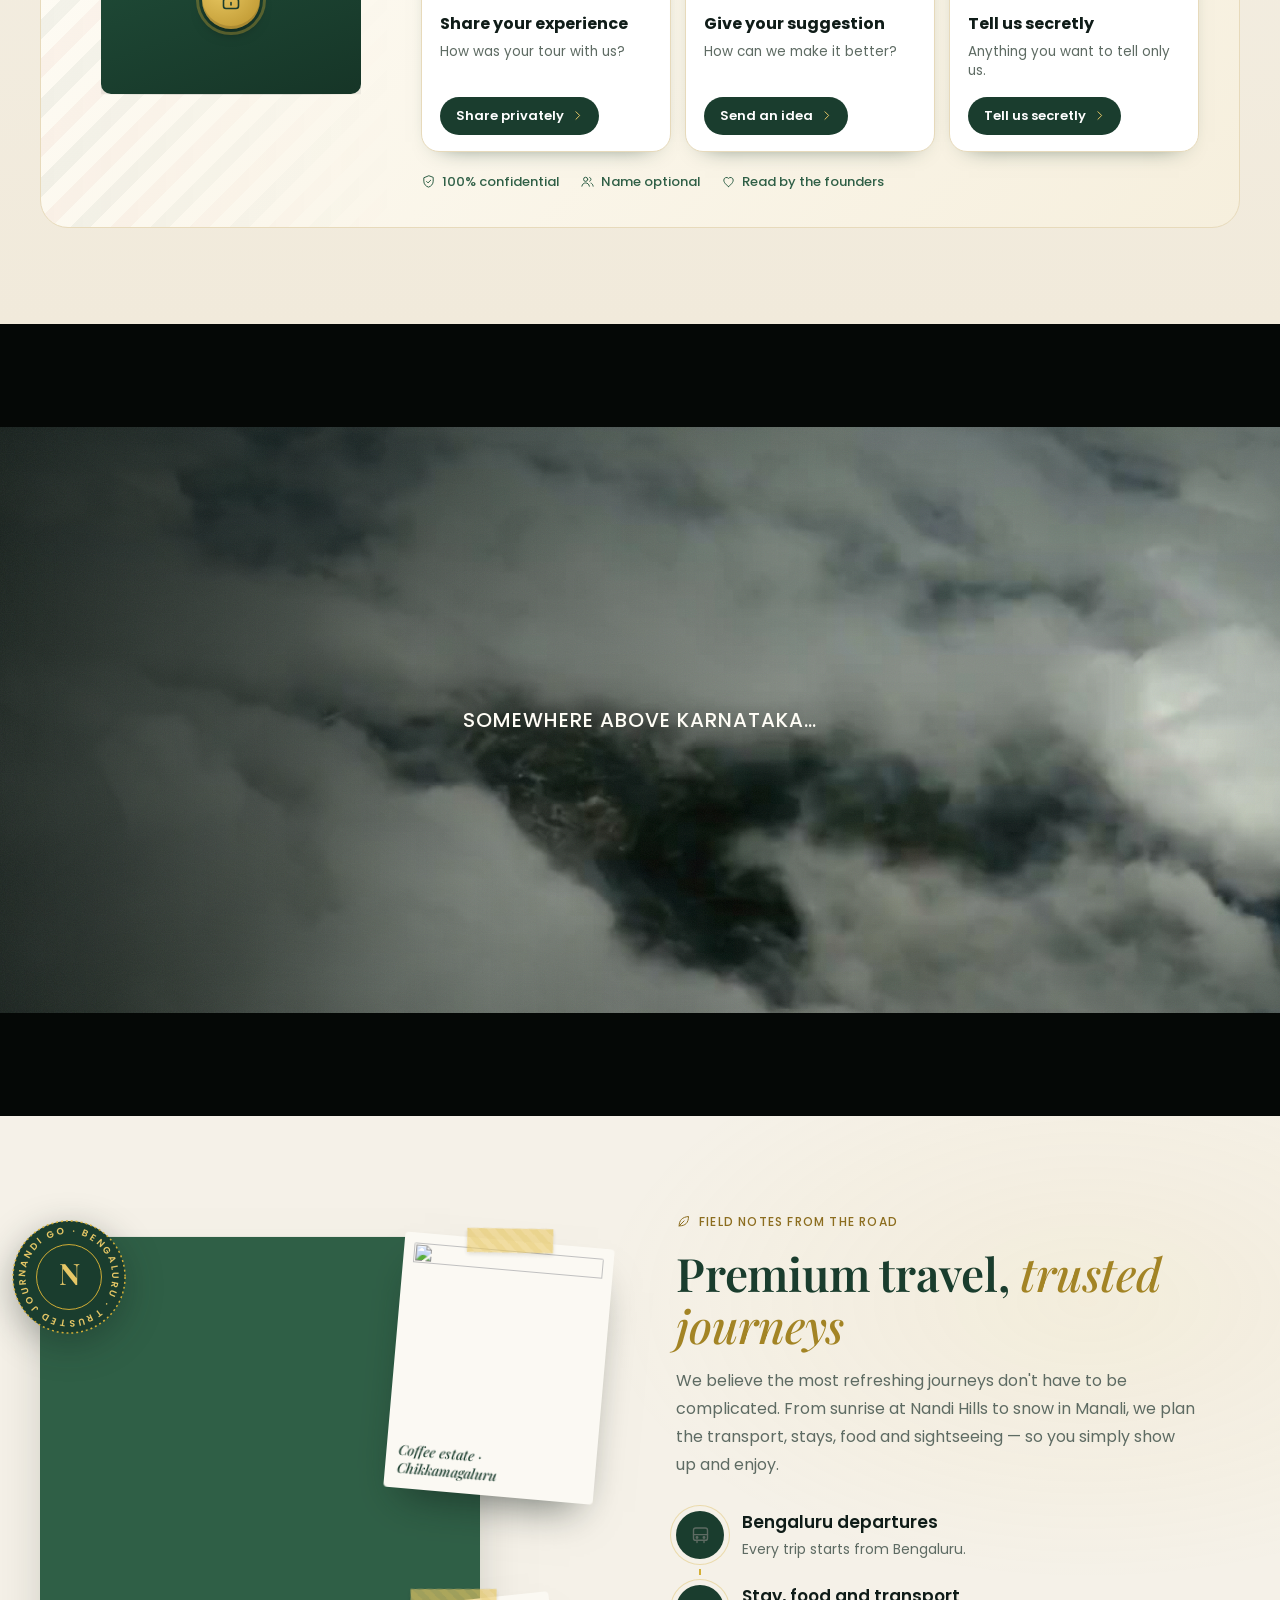
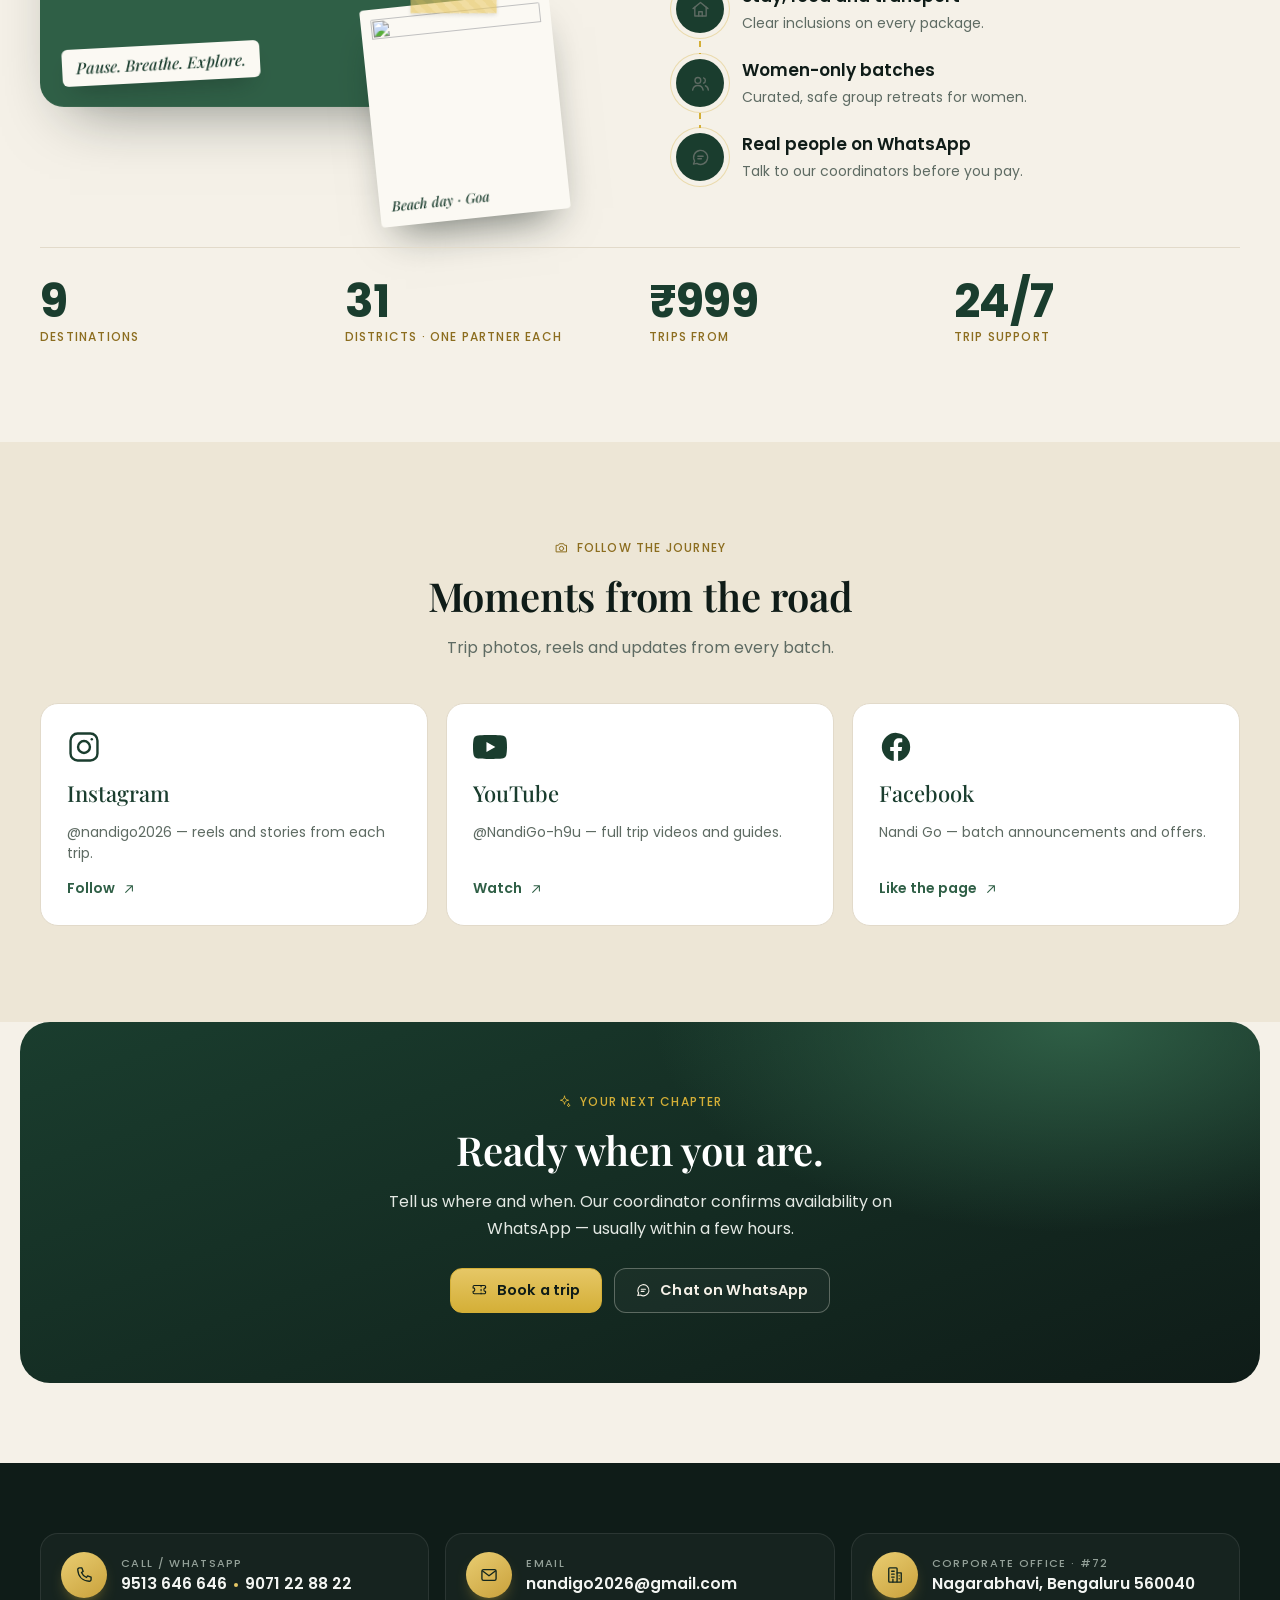
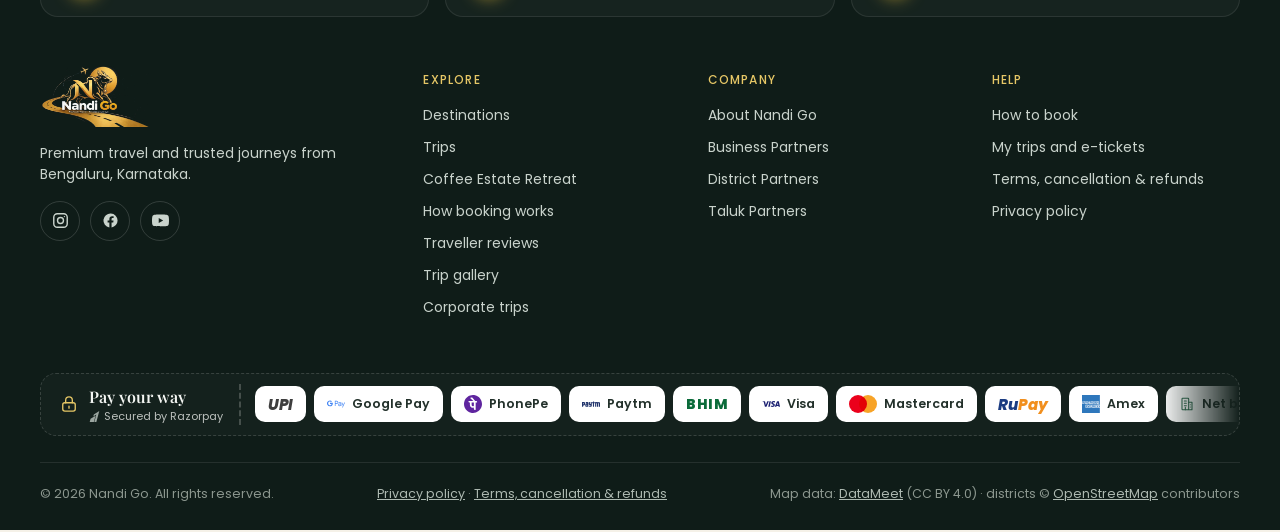
==== commit b35c96c0: "Home page boarding pass editable from admin, style texts editable, admin header shows every tab" ====
--- a/index.html
+++ b/index.html
@@ -19,7 +19,7 @@
   <nav id="navlinks" class="navlinks" aria-label="Main">
    <a href="#home">Destinations</a>
    <a href="#trips">Trips</a>
-   <a href="#retreat" class="nav-new"><span class="dot" aria-hidden="true"></span>Coffee Retreat</a>
+   <a href="#retreat" class="nav-new"><span class="dot" aria-hidden="true"></span><span id="bpNav">Coffee Retreat</span></a>
    <a href="#how">How it works</a>
    <a href="#reviews">Reviews</a>
    <a href="#gallery">Gallery</a>
@@ -85,22 +85,22 @@
 <section class="section retreat" id="retreat">
  <div class="container">
   <div class="section-head reveal">
-   <span class="kicker"><svg class="ic"><use href="#i-sparkle"/></svg>First batch launch</span>
-   <h2>Your boarding pass to the <em>coffee hills</em></h2>
-   <p>One night and two days inside a Chikkamagalur coffee estate — waterfalls, bonfire, sunrise yoga and Malnad food. Choose your travel style and batch.</p>
+   <span class="kicker"><svg class="ic"><use href="#i-sparkle"/></svg><span id="bpKicker">First batch launch</span></span>
+   <h2 id="bpHeading">Your boarding pass to the <em>coffee hills</em></h2>
+   <p id="bpIntro">One night and two days inside a Chikkamagalur coffee estate — waterfalls, bonfire, sunrise yoga and Malnad food. Choose your travel style and batch.</p>
   </div>
   <div class="ticket reveal" id="ticket">
    <div class="tk-main">
-    <div class="tk-top"><span>Nandi Go · Boarding pass</span><span class="tk-new"><svg class="ic"><use href="#i-sparkle"/></svg>Early bird: ₹500 off the first 10 bookings</span></div>
+    <div class="tk-top"><span>Nandi Go · Boarding pass</span><span class="tk-new" id="bpBanner"><svg class="ic"><use href="#i-sparkle"/></svg><span>Early bird: ₹500 off the first 10 bookings</span></span></div>
     <div class="tk-route">
-     <div class="tk-city"><b>BLR</b><span>Bengaluru</span></div>
+     <div class="tk-city"><b id="bpFromCode">BLR</b><span id="bpFromName">Bengaluru</span></div>
      <div class="tk-line" aria-hidden="true"><svg class="ic"><use href="#i-bus"/></svg></div>
-     <div class="tk-city to"><b>CKM</b><span>Chikkamagaluru</span></div>
+     <div class="tk-city to"><b id="bpToCode">CKM</b><span id="bpToName">Chikkamagaluru</span></div>
     </div>
-    <h3 class="tk-title">Chikkamagalur <em>Coffee Estate Retreat</em></h3>
+    <h3 class="tk-title" id="bpTitle">Chikkamagalur <em>Coffee Estate Retreat</em></h3>
     <div class="tk-meta">
-     <div><span>Duration</span><b>1 Night · 2 Days</b></div>
-     <div><span>Group</span><b>20 seats per batch</b></div>
+     <div><span>Duration</span><b id="bpDur">1 Night · 2 Days</b></div>
+     <div><span>Group</span><b id="bpSeats">20 seats per batch</b></div>
      <div><span>Payment</span><b>Advance online</b></div>
      <div><span>Pay with</span><b>UPI · Card · Net banking</b></div>
     </div>
@@ -302,10 +302,11 @@
 <script src="assets/icons.js?v=52"></script>
 <script src="assets/data.js?v=53"></script>
 <script src="assets/map-data.js?v=32"></script>
-<script src="assets/db.js?v=53"></script>
+<script src="assets/db.js?v=54"></script>
 <script>
 (function () {
   var NG = window.NG, I = window.NGIcon, $ = function (id) { return document.getElementById(id); };
+  var esc = function (v) { return String(v == null ? '' : v).replace(/[&<>"]/g, function (c) { return { '&': '&amp;', '<': '&lt;', '>': '&gt;', '"': '&quot;' }[c]; }); };
 
   /* Header + menu */
   var header = $('siteHeader');
@@ -341,7 +342,9 @@
   var tkStyle = null;
   function shortRange(b) { var o = { day: 'numeric', month: 'short' }; var s = new Date(b.start + 'T00:00:00'), e = new Date(b.end + 'T00:00:00'); return s.toLocaleDateString('en-IN', o) + ' – ' + e.toLocaleDateString('en-IN', o) + ' ' + e.getFullYear(); }
   function renderTicket() {
-    var t = NG.trip('chikka-retreat'); if (!t) return;
+    var C = (NG.SITE && NG.SITE.boarding_pass) || {};
+    var t = NG.trip(C.trip_id || 'chikka-retreat') || NG.trip('chikka-retreat'); if (!t) return;
+    applyPass(C, t);
     var styles = NG.STYLES.filter(function (x) { return !x.hidden; });
     if (!styles.some(function (x) { return x.id === tkStyle; })) tkStyle = (styles.filter(function (x) { return NG.batchesFor(t.id, x.id).length; })[0] || styles[0] || {}).id;
     var st = NG.style(tkStyle) || {}, pr = NG.priceFor(t, tkStyle);
@@ -357,7 +360,29 @@
         (full ? '<button type="button" class="btn btn-ghost light btn-sm" disabled>Batch full</button>'
               : '<button type="button" class="btn btn-gold btn-sm" data-book="' + t.id + '" data-style="' + tkStyle + '" data-batch="' + b.id + '">' + I('ticket') + 'Book this batch</button>') + '</div>';
     }).join('') + (list.length ? '' : '<p class="tk-stub-foot">No ' + (st.name || '') + ' dates yet. <button type="button" class="tk-ask" data-book="' + t.id + '" data-style="' + tkStyle + '">Request a date</button></p>') +
-      '<p class="tk-stub-foot">Pay in full online. Your seats are confirmed on payment.</p><div class="tk-barcode" aria-hidden="true"></div>';
+      '<p class="tk-stub-foot">' + payLine(t) + '</p><div class="tk-barcode" aria-hidden="true"></div>';
+  }
+  /* Boarding pass texts come from Admin → Trips & styles → Home page boarding pass. *word* = gold italic. */
+  function rich(x) { return esc(x || '').replace(/\*([^*]+)\*/g, '<em>$1</em>'); }
+  function setTxt(id, v) { var el = $(id); if (el && v != null && v !== '') el.textContent = v; }
+  function setRich(id, v) { var el = $(id); if (el && v) el.innerHTML = rich(v); }
+  function payLine(t) {
+    var a = t.advance_per_person ? NG.fmt(t.advance_per_person) + ' per traveller' : '₹500 per traveller or 50%, whichever is higher';
+    return 'Pay an advance of ' + a + ' online to confirm your seats, or pay in full. Balance is due 3 days before the trip.';
+  }
+  function applyPass(C, t) {
+    setTxt('bpNav', C.nav_label); setTxt('bpKicker', C.kicker); setRich('bpHeading', C.heading); setTxt('bpIntro', C.intro);
+    var bn = $('bpBanner'); if (bn) { bn.hidden = C.banner_on === false || !C.banner; if (C.banner) bn.querySelector('span').textContent = C.banner; }
+    setTxt('bpFromCode', C.from_code); setTxt('bpFromName', C.from_name); setTxt('bpToCode', C.to_code); setTxt('bpToName', C.to_name);
+    setRich('bpTitle', C.title || t.title);
+    var dur = window.NGTrip && NGTrip.durationLabel ? NGTrip.durationLabel(t) : t.duration; setTxt('bpDur', dur || t.duration);
+    var sb = $('bpSeats'); if (sb) { sb.parentNode.hidden = !C.seats; if (C.seats) sb.textContent = C.seats + ' seats per batch'; }
+    var tr = $('trail');
+    if (tr && t.id !== 'chikka-retreat') {
+      var ics = ['bus', 'temple', 'sunrise', 'camera', 'boat', 'mountain'];
+      tr.hidden = !(t.itinerary && t.itinerary.length);
+      tr.innerHTML = (t.itinerary || []).map(function (d, i) { return '<li><div class="tr-ic">' + I(ics[i % ics.length]) + '</div><div><b>Day ' + (i + 1) + ' · ' + esc(d.title) + '</b><span>' + esc(d.text || '') + '</span></div></li>'; }).join('');
+    }
   }
   $('tkTabs').addEventListener('click', function (e) { var b = e.target.closest('[data-tkstyle]'); if (b) { tkStyle = b.dataset.tkstyle; renderTicket(); } });
   renderTicket();
@@ -366,7 +391,8 @@
   var trail = [['bus', 'Day 1 · Morning', 'Scenic bus ride into the misty hills and estate check-in.'], ['jeep', 'Day 1 · Afternoon', 'Malnad lunch, then a 4x4 jeep safari to Jhari Falls.'],
     ['flame', 'Day 1 · Evening', 'Wellness massage, bonfire and acoustic music under the stars.'], ['sunrise', 'Day 2 · Morning', 'Sunrise yoga among the coffee, estate trail and breakfast.'],
     ['coffee', 'Day 2 · Afternoon', 'Fresh coffee tasting, local sights and the ride back.']];
-  $('trail').innerHTML = trail.map(function (t) { return '<li><div class="tr-ic">' + I(t[0]) + '</div><div><b>' + t[1] + '</b><span>' + t[2] + '</span></div></li>'; }).join('');
+  var bpTrip = ((NG.SITE && NG.SITE.boarding_pass) || {}).trip_id;
+  if (!bpTrip || bpTrip === 'chikka-retreat') $('trail').innerHTML = trail.map(function (t) { return '<li><div class="tr-ic">' + I(t[0]) + '</div><div><b>' + t[1] + '</b><span>' + t[2] + '</span></div></li>'; }).join('');
 
   /* Travel styles -> trips of that style */
   var activeStyle = null;
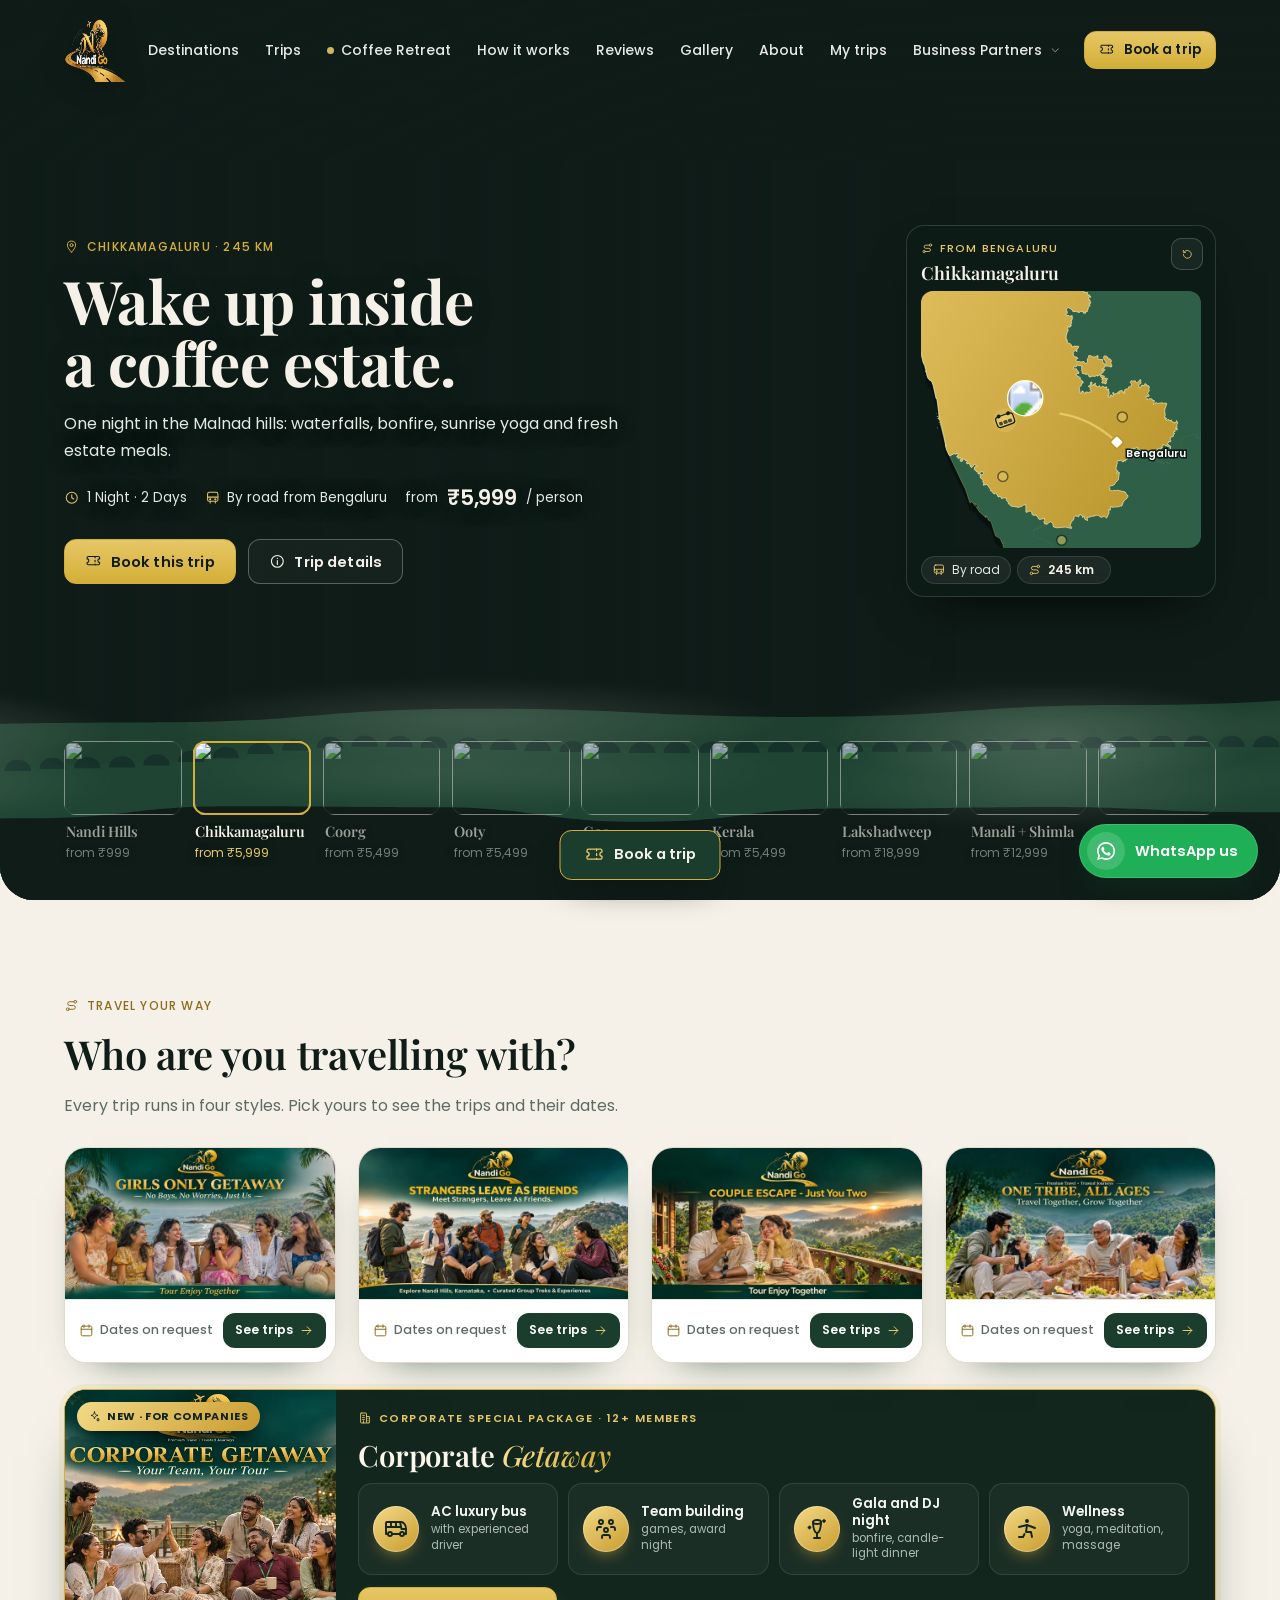
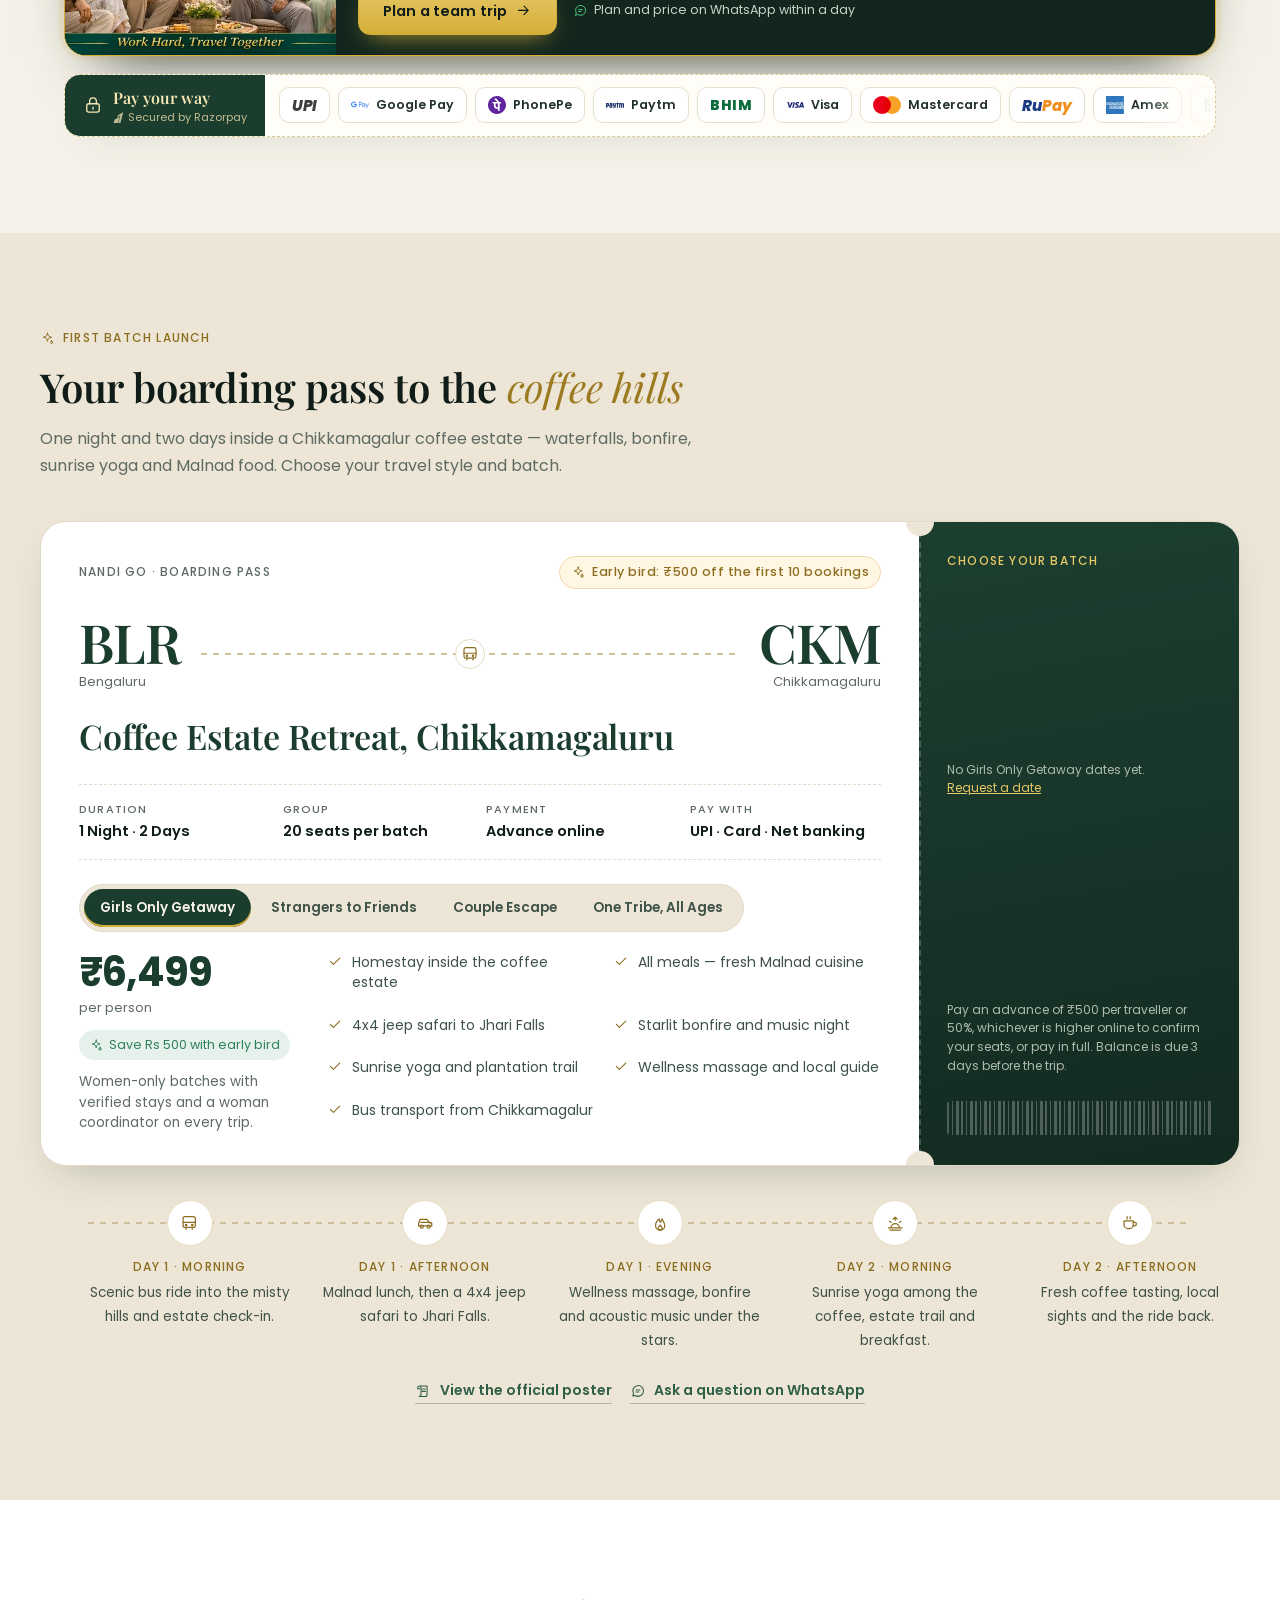
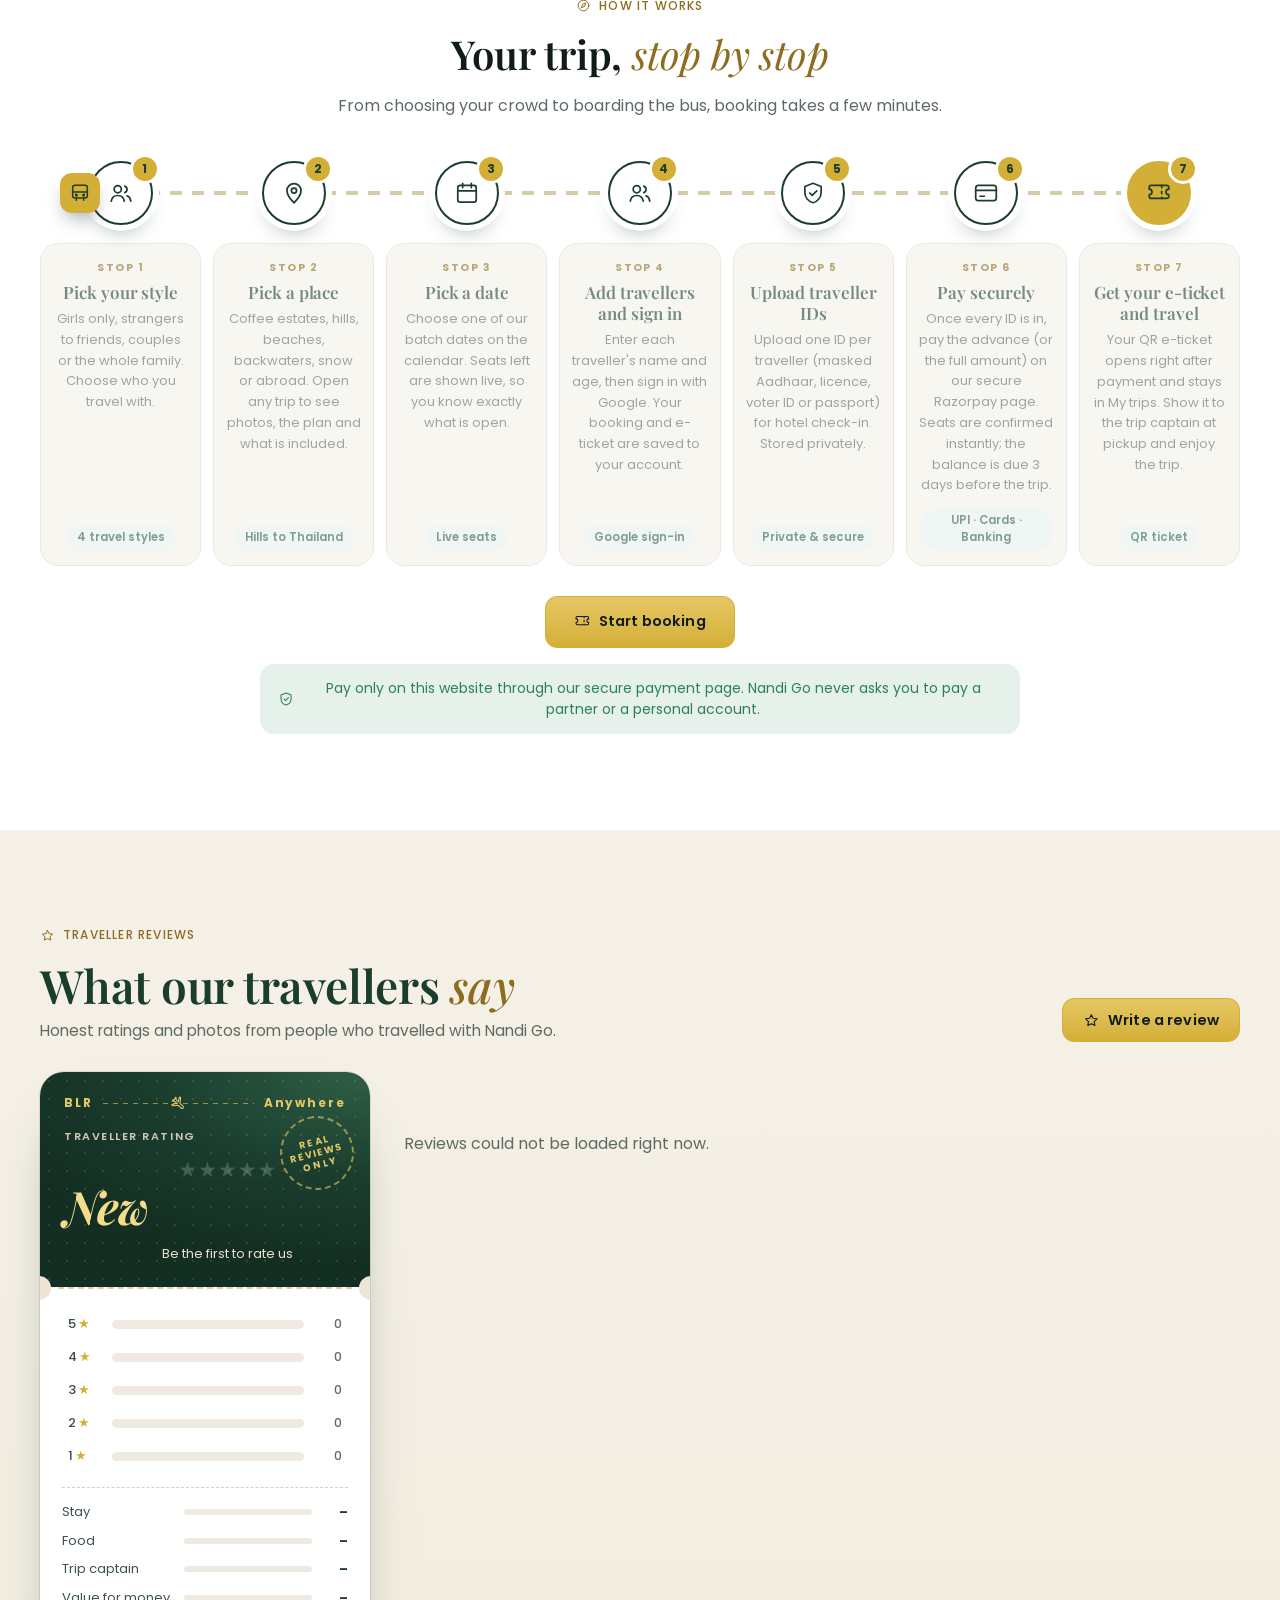
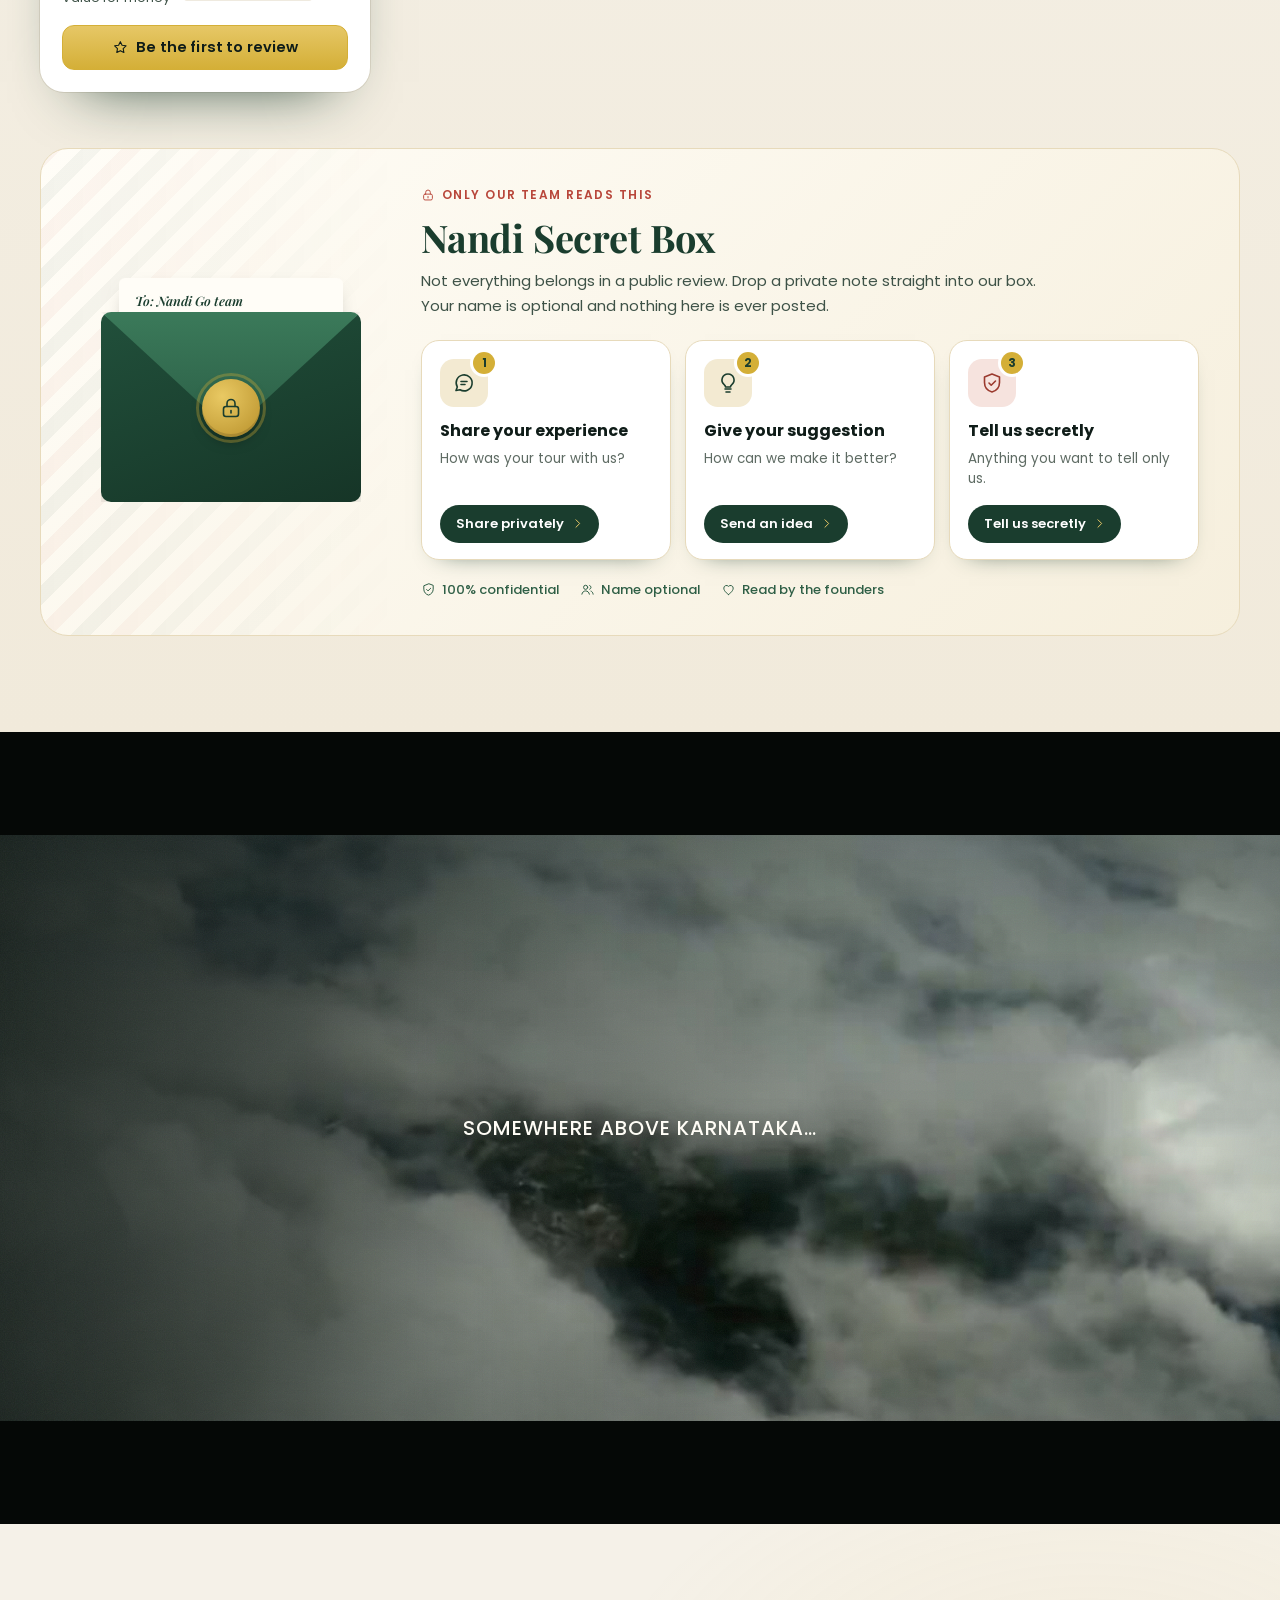
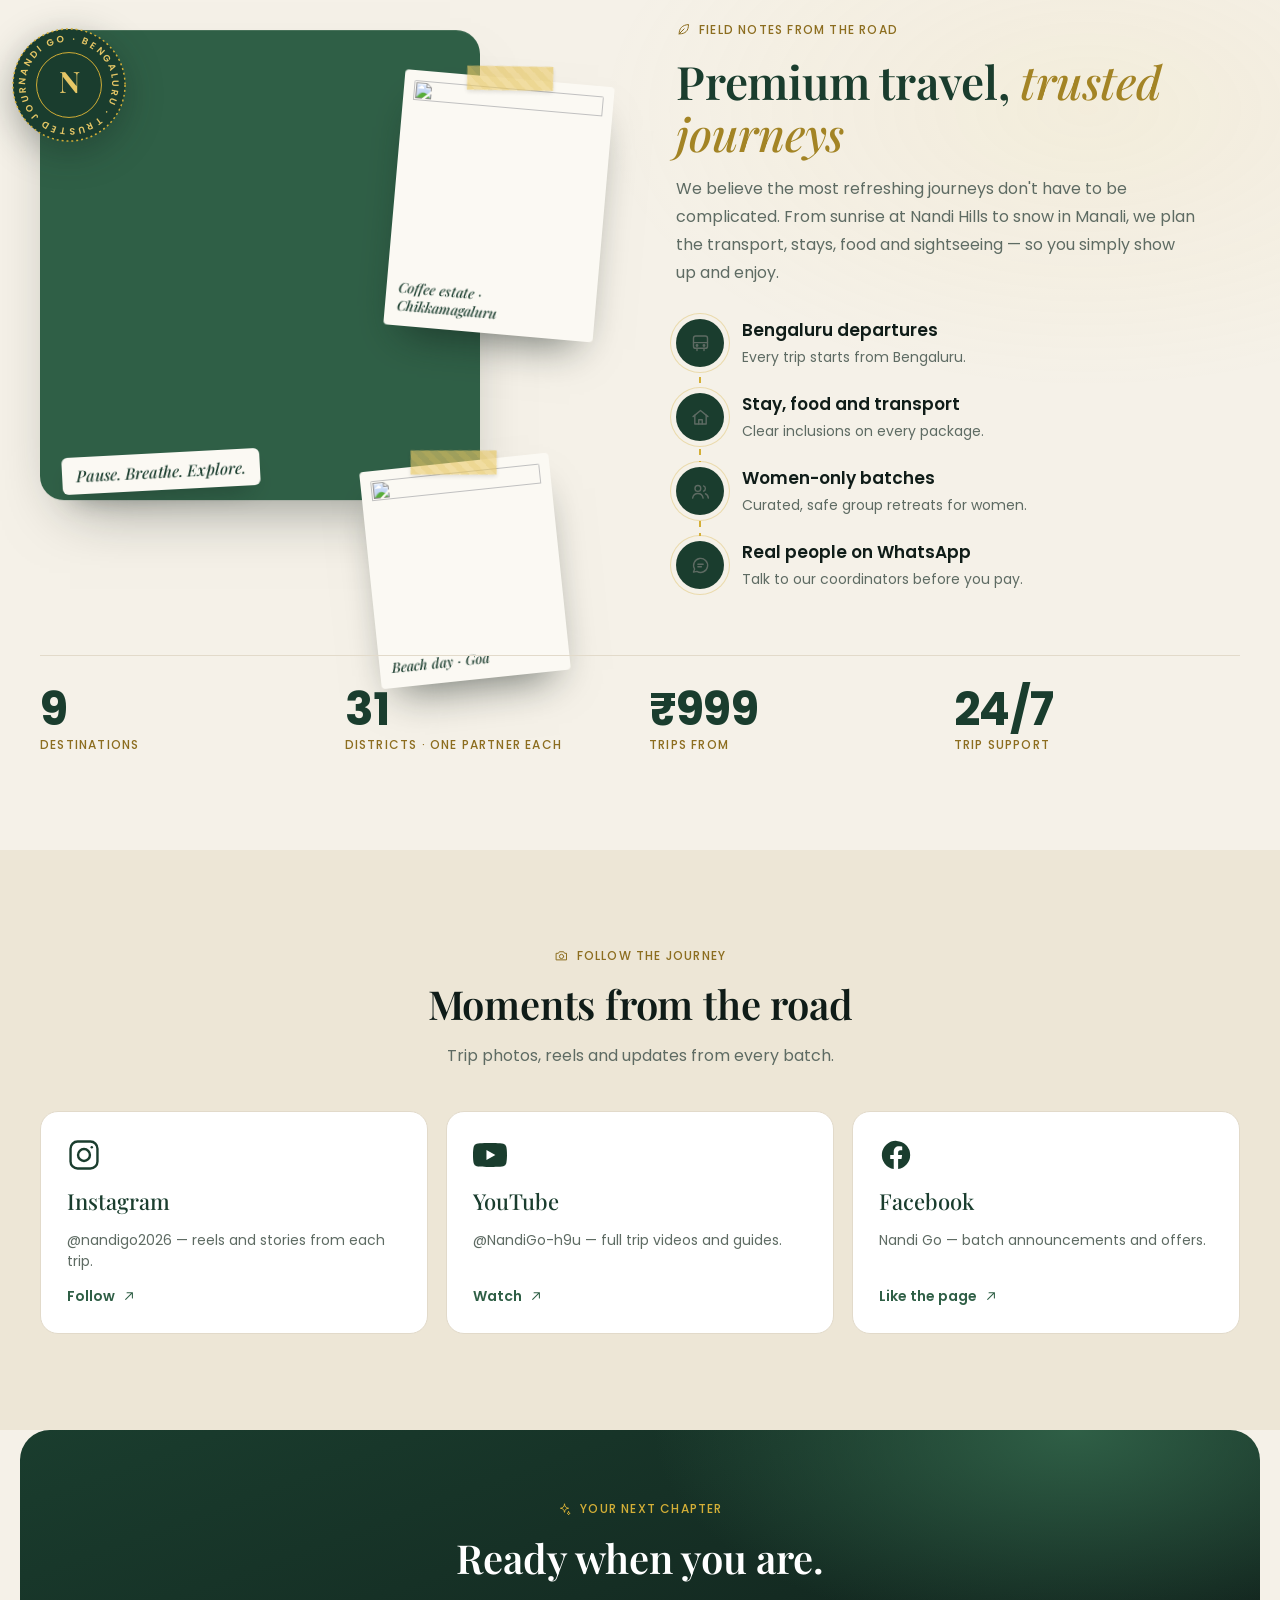
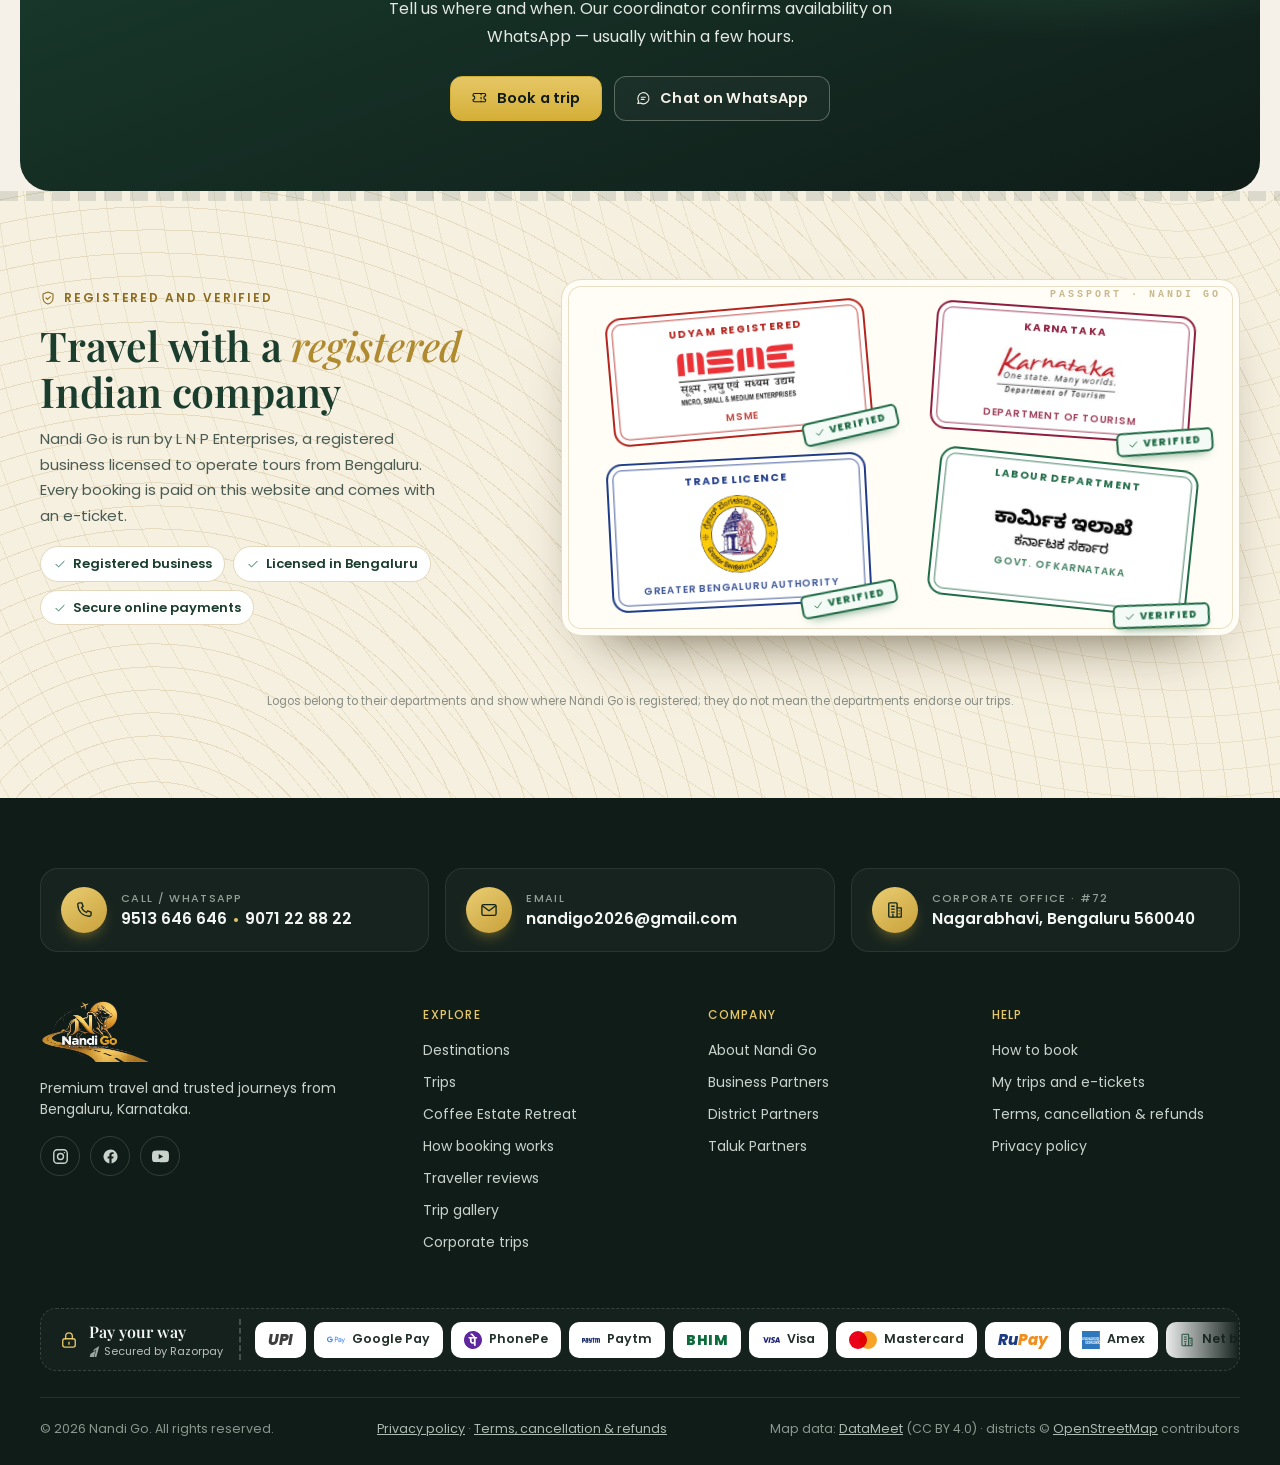
==== commit ce3746a2: "Registered and verified band above the footer, as passport stamps" ====
--- a/index.html
+++ b/index.html
@@ -9,7 +9,7 @@
 <link rel="preconnect" href="https://fonts.googleapis.com"><link rel="preconnect" href="https://fonts.gstatic.com" crossorigin>
 <link href="https://fonts.googleapis.com/css2?family=Playfair+Display:ital,wght@0,400..800;1,400..700&family=Poppins:wght@400;500;600;700&display=swap" rel="stylesheet">
 <link rel="icon" type="image/png" href="logo.png"/><link rel="apple-touch-icon" href="logo.png"/>
-<link rel="stylesheet" href="site.css?v=97"/>
+<link rel="stylesheet" href="site.css?v=98"/>
 </head>
 <body>
 
@@ -514,6 +514,7 @@
 <script src="assets/hero.js?v=34"></script>
 <script src="assets/about.js?v=32"></script>
 <script src="assets/wa.js?v=1" defer></script>
+<script src="assets/trust.js?v=1" defer></script>
 <script src="assets/pay.js?v=4" defer></script>
 <script src="assets/corporate.js?v=6" defer></script>
 </body>
--- a/site.css
+++ b/site.css
@@ -2639,3 +2639,39 @@
 .pk-offer{display:inline-flex;align-items:center;gap:6px;align-self:flex-start;margin-bottom:8px;padding:6px 12px;border-radius:99px;font:800 12px var(--sans);letter-spacing:.06em;text-transform:uppercase;color:#fff;background:linear-gradient(90deg,#B3261E,#E0452B)}
 .pk-offer[hidden]{display:none}
 .pk-offer .ic{width:14px;height:14px}
+
+/* ===== Registered and verified: passport stamps above the footer ===== */
+.tv{position:relative;padding:clamp(56px,7vw,88px) 0;background:#F6F0E1;overflow:hidden}
+.tv::before{content:"";position:absolute;inset:0;pointer-events:none;opacity:.55;background:
+ repeating-radial-gradient(circle at 12% 120%,transparent 0 22px,#D9CBA4 22px 23px),
+ repeating-radial-gradient(circle at 92% -20%,transparent 0 26px,#E2D6B6 26px 27px)}
+.tv::after{content:"";position:absolute;left:0;right:0;top:0;height:10px;background:repeating-linear-gradient(90deg,#1A3D2E 0 18px,transparent 18px 26px);opacity:.12}
+.tv-in{position:relative;display:grid;grid-template-columns:minmax(0,.9fr) minmax(0,1.3fr);gap:clamp(28px,4vw,60px);align-items:center}
+.tv-k{display:inline-flex;align-items:center;gap:8px;font-size:12px;font-weight:600;letter-spacing:.16em;text-transform:uppercase;color:#8C6D1F}
+.tv-k .ic{width:16px;height:16px}
+.tv-copy h2{margin:10px 0 12px;font:600 clamp(28px,3.2vw,42px)/1.12 var(--serif);color:var(--forest)}
+.tv-copy h2 em{font-style:italic;color:#B08A2E}
+.tv-copy p{margin:0 0 18px;color:#4A5B52;font-size:15px;line-height:1.7;max-width:46ch}
+.tv-points{list-style:none;margin:0;padding:0;display:flex;flex-wrap:wrap;gap:8px}
+.tv-points li{display:inline-flex;align-items:center;gap:6px;font-size:13px;font-weight:600;color:var(--forest);background:#fff;border:1px solid #E3D8BC;border-radius:99px;padding:7px 12px}
+.tv-points .ic{width:14px;height:14px;color:#1F6B45}
+/* the passport page */
+.tv-page{position:relative;display:grid;grid-template-columns:repeat(2,minmax(0,1fr));gap:22px 26px;padding:28px;border-radius:20px;background:#FFFDF6;border:1px solid #E6DCC2;box-shadow:0 30px 60px -40px #3B2F12,inset 0 0 0 6px #FFFDF6,inset 0 0 0 7px #EADFC4}
+.tv-page::before{content:"PASSPORT · NANDI GO";position:absolute;top:10px;right:18px;font:700 10px/1 'Courier New',monospace;letter-spacing:.3em;color:#C9B98F}
+.tv-stamp{position:relative;margin:0;display:flex;justify-content:center;transform:rotate(var(--tilt));transition:transform .35s cubic-bezier(.2,.8,.2,1)}
+.tv-stamp:hover{transform:rotate(0) scale(1.04)}
+.tv-ring{position:relative;display:flex;flex-direction:column;align-items:center;gap:8px;width:100%;max-width:260px;padding:14px 16px 12px;border:2.5px solid var(--ink);border-radius:16px;background:#fff;box-shadow:inset 0 0 0 4px #fff,inset 0 0 0 5.5px color-mix(in srgb,var(--ink) 55%,transparent)}
+.tv-top,.tv-bot{font:700 10.5px/1.2 var(--sans);letter-spacing:.14em;text-transform:uppercase;color:var(--ink);text-align:center}
+.tv-bot{font-weight:600;letter-spacing:.08em;font-size:10px;opacity:.85}
+.tv-ring img{display:block;width:auto;max-width:100%;height:58px;object-fit:contain}
+.tv-stamp.is-round .tv-ring img{height:78px;border-radius:50%}
+.tv-ok{position:absolute;right:-6px;bottom:-10px;display:inline-flex;align-items:center;gap:4px;padding:4px 9px;border:2px solid #1F6B45;border-radius:6px;background:#F4FBF6;color:#1F6B45;font:800 10px/1 var(--sans);letter-spacing:.12em;text-transform:uppercase;transform:rotate(-8deg);box-shadow:0 6px 12px -8px #1F6B45}
+.tv-ok .ic{width:12px;height:12px}
+.tv-fine{grid-column:1/-1;margin:6px 0 0;font-size:11.5px;color:#8A8F86;text-align:center}
+/* press-in animation */
+.tv-wait .tv-stamp{opacity:0;transform:rotate(var(--tilt)) scale(1.6)}
+.tv-go .tv-stamp{animation:tv-press .55s cubic-bezier(.3,1.4,.5,1) var(--d) both}
+@keyframes tv-press{0%{opacity:0;transform:rotate(calc(var(--tilt) * 2)) scale(1.6)}60%{opacity:1;transform:rotate(var(--tilt)) scale(.94)}100%{opacity:1;transform:rotate(var(--tilt)) scale(1)}}
+@media(max-width:900px){.tv-in{grid-template-columns:minmax(0,1fr)}.tv-copy{text-align:center}.tv-copy p{margin-left:auto;margin-right:auto}.tv-points{justify-content:center}}
+@media(max-width:560px){.tv-page{gap:18px 12px;padding:22px 12px 26px}.tv-ring{padding:10px 8px 9px;gap:6px}.tv-ring img{height:40px}.tv-stamp.is-round .tv-ring img{height:60px}.tv-top,.tv-bot{font-size:9px;letter-spacing:.08em}.tv-ok{font-size:9px;padding:3px 6px}}
+footer{margin-top:0}
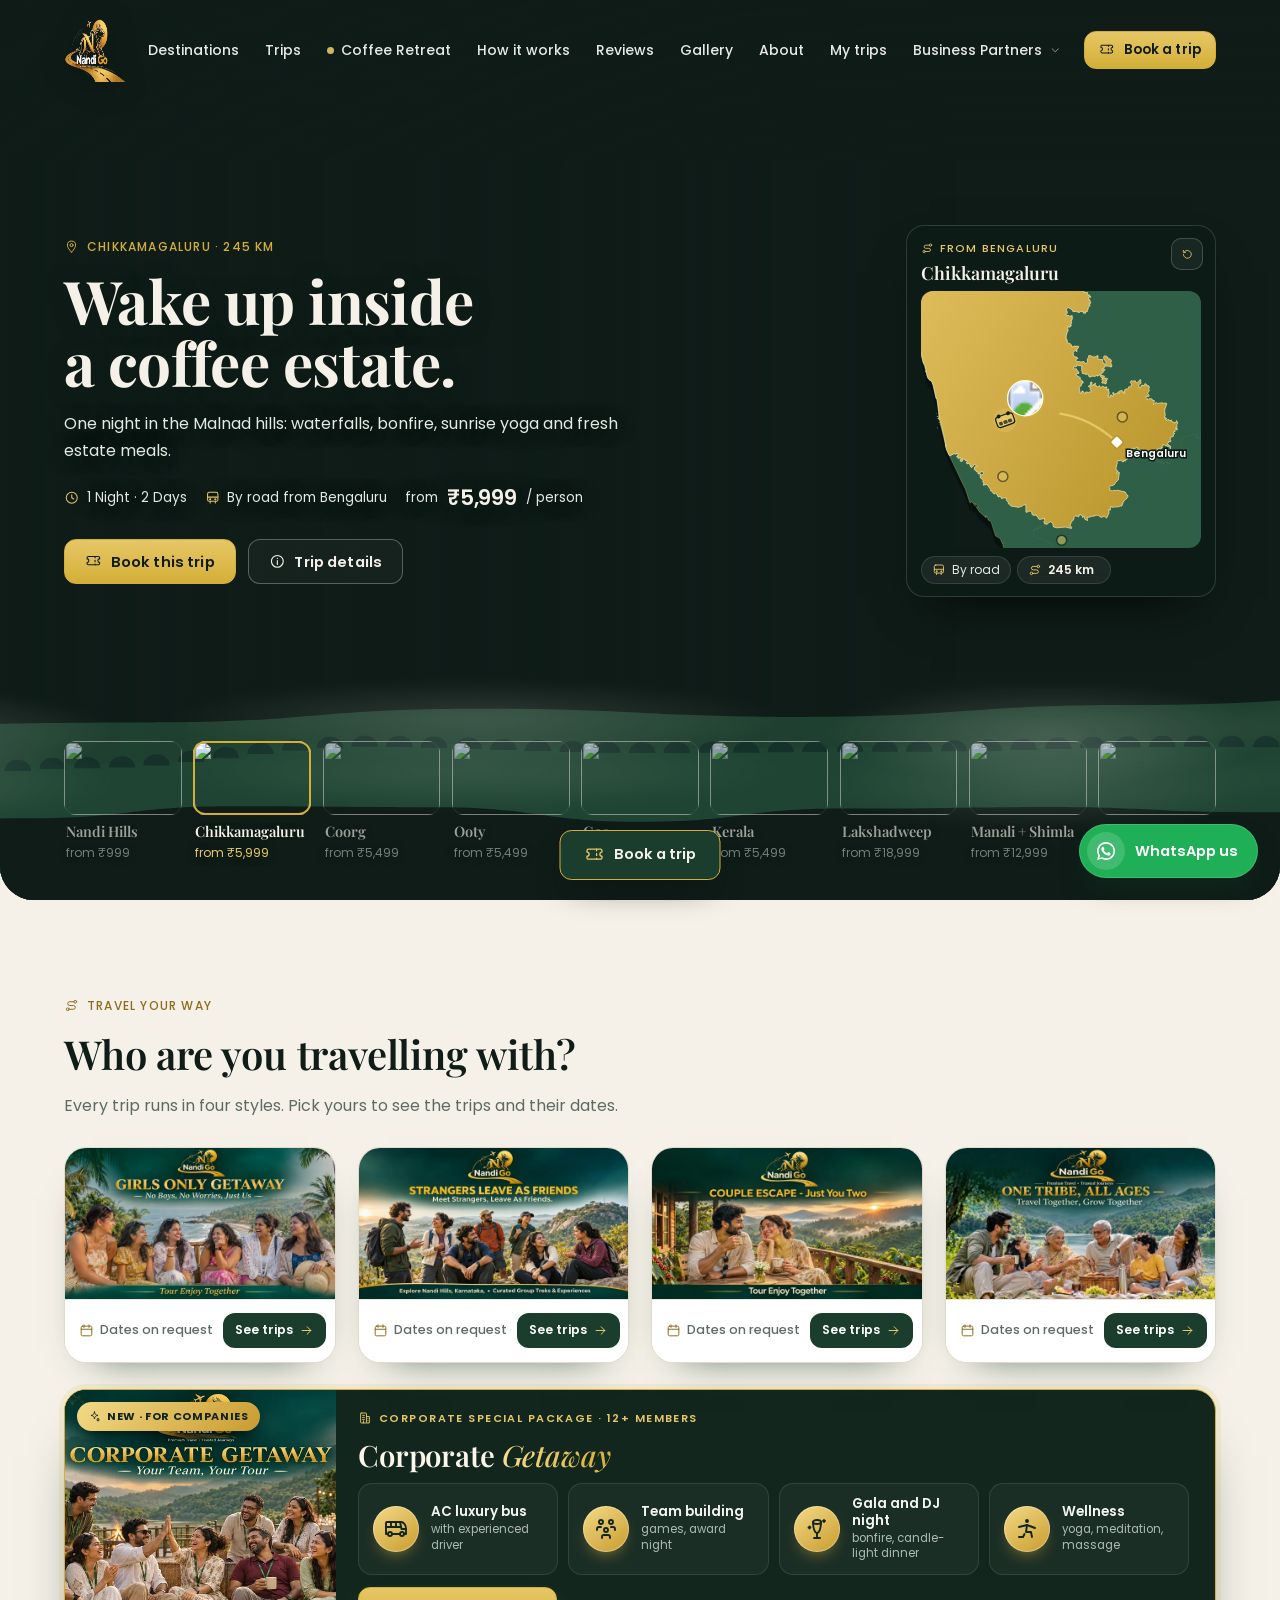
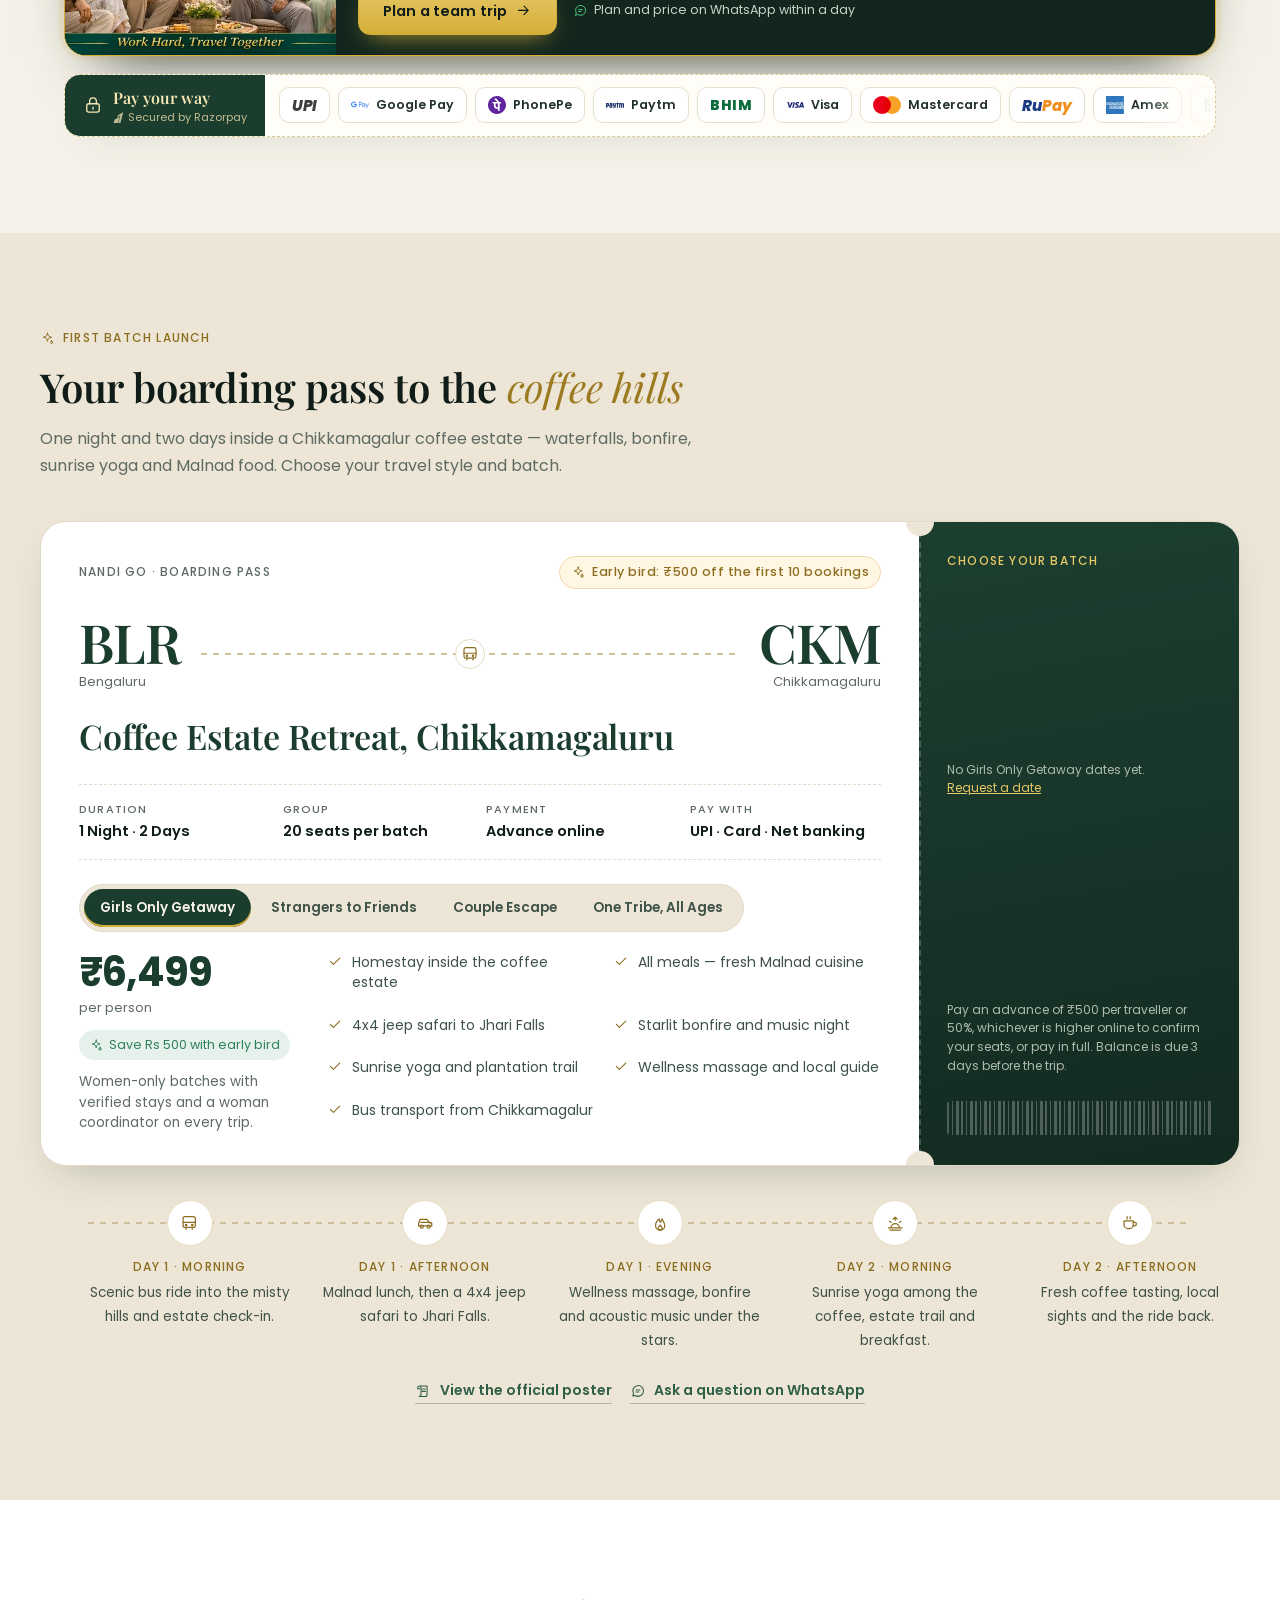
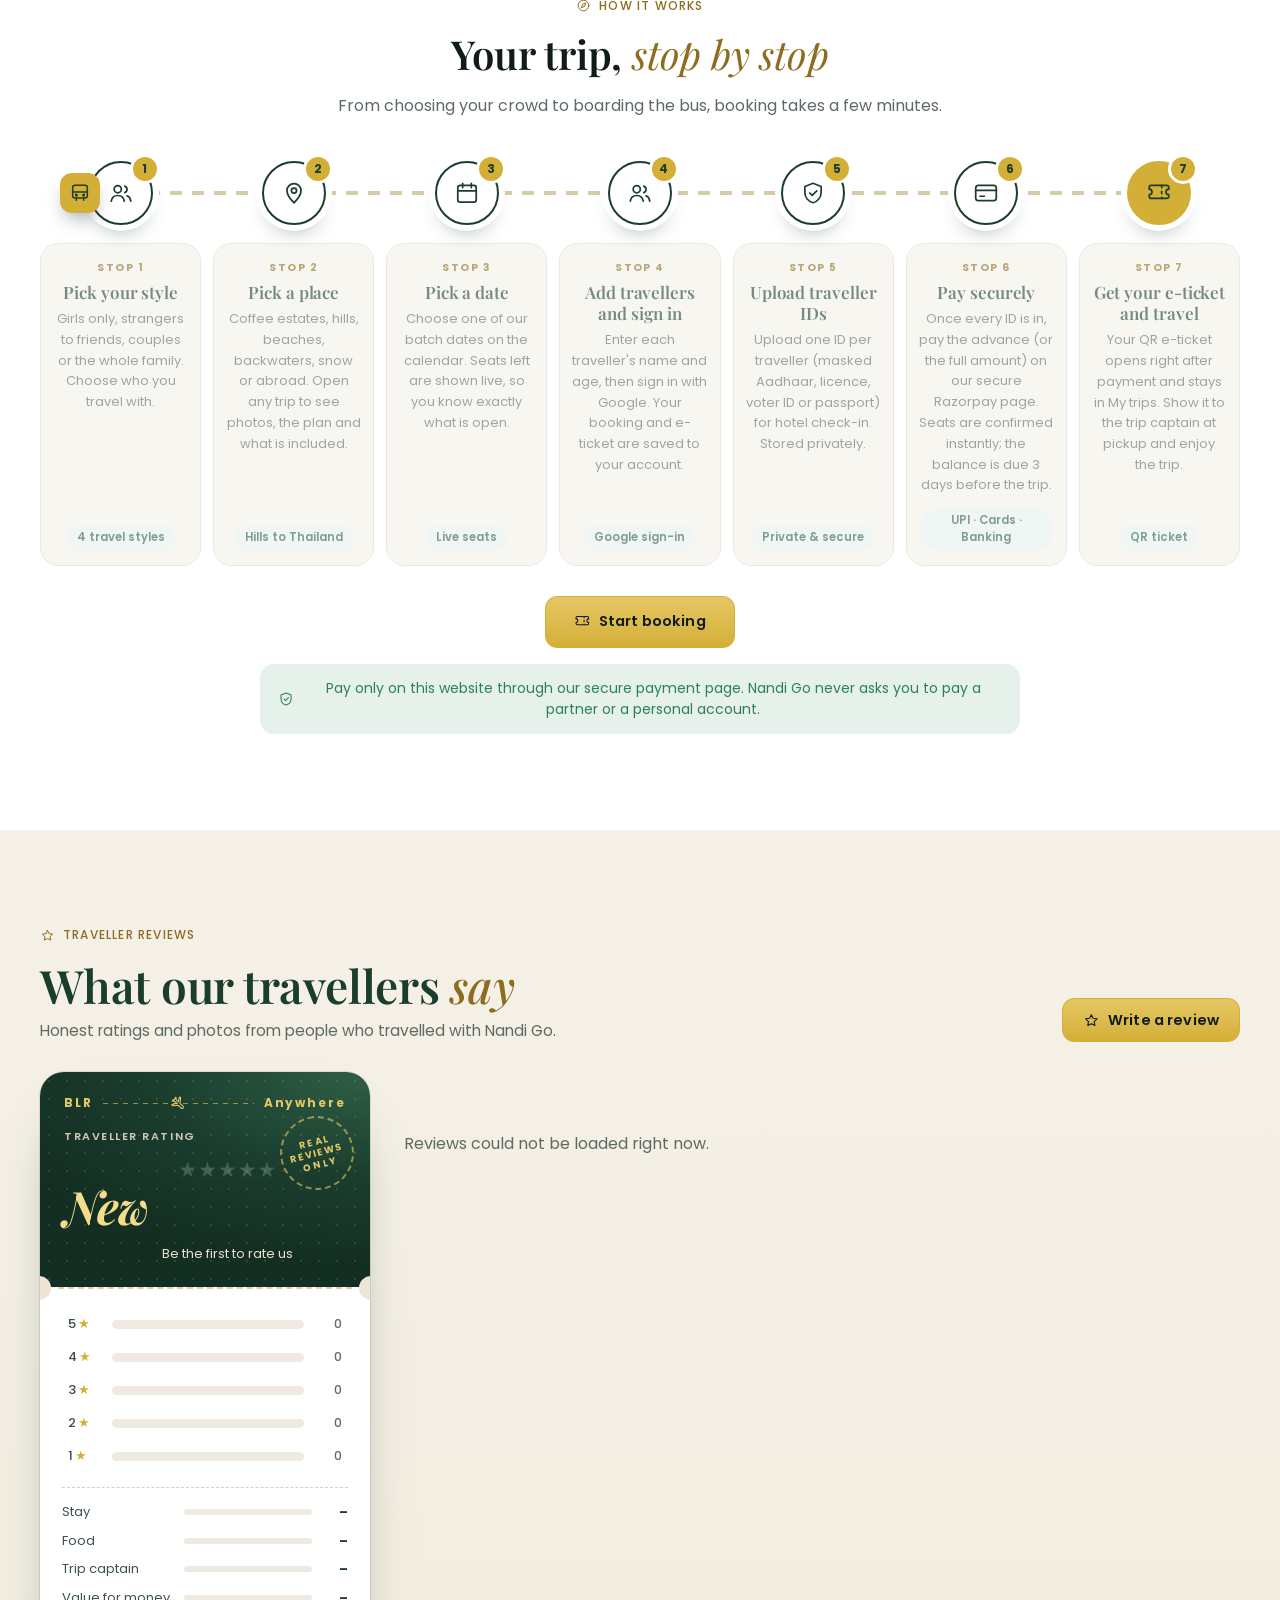
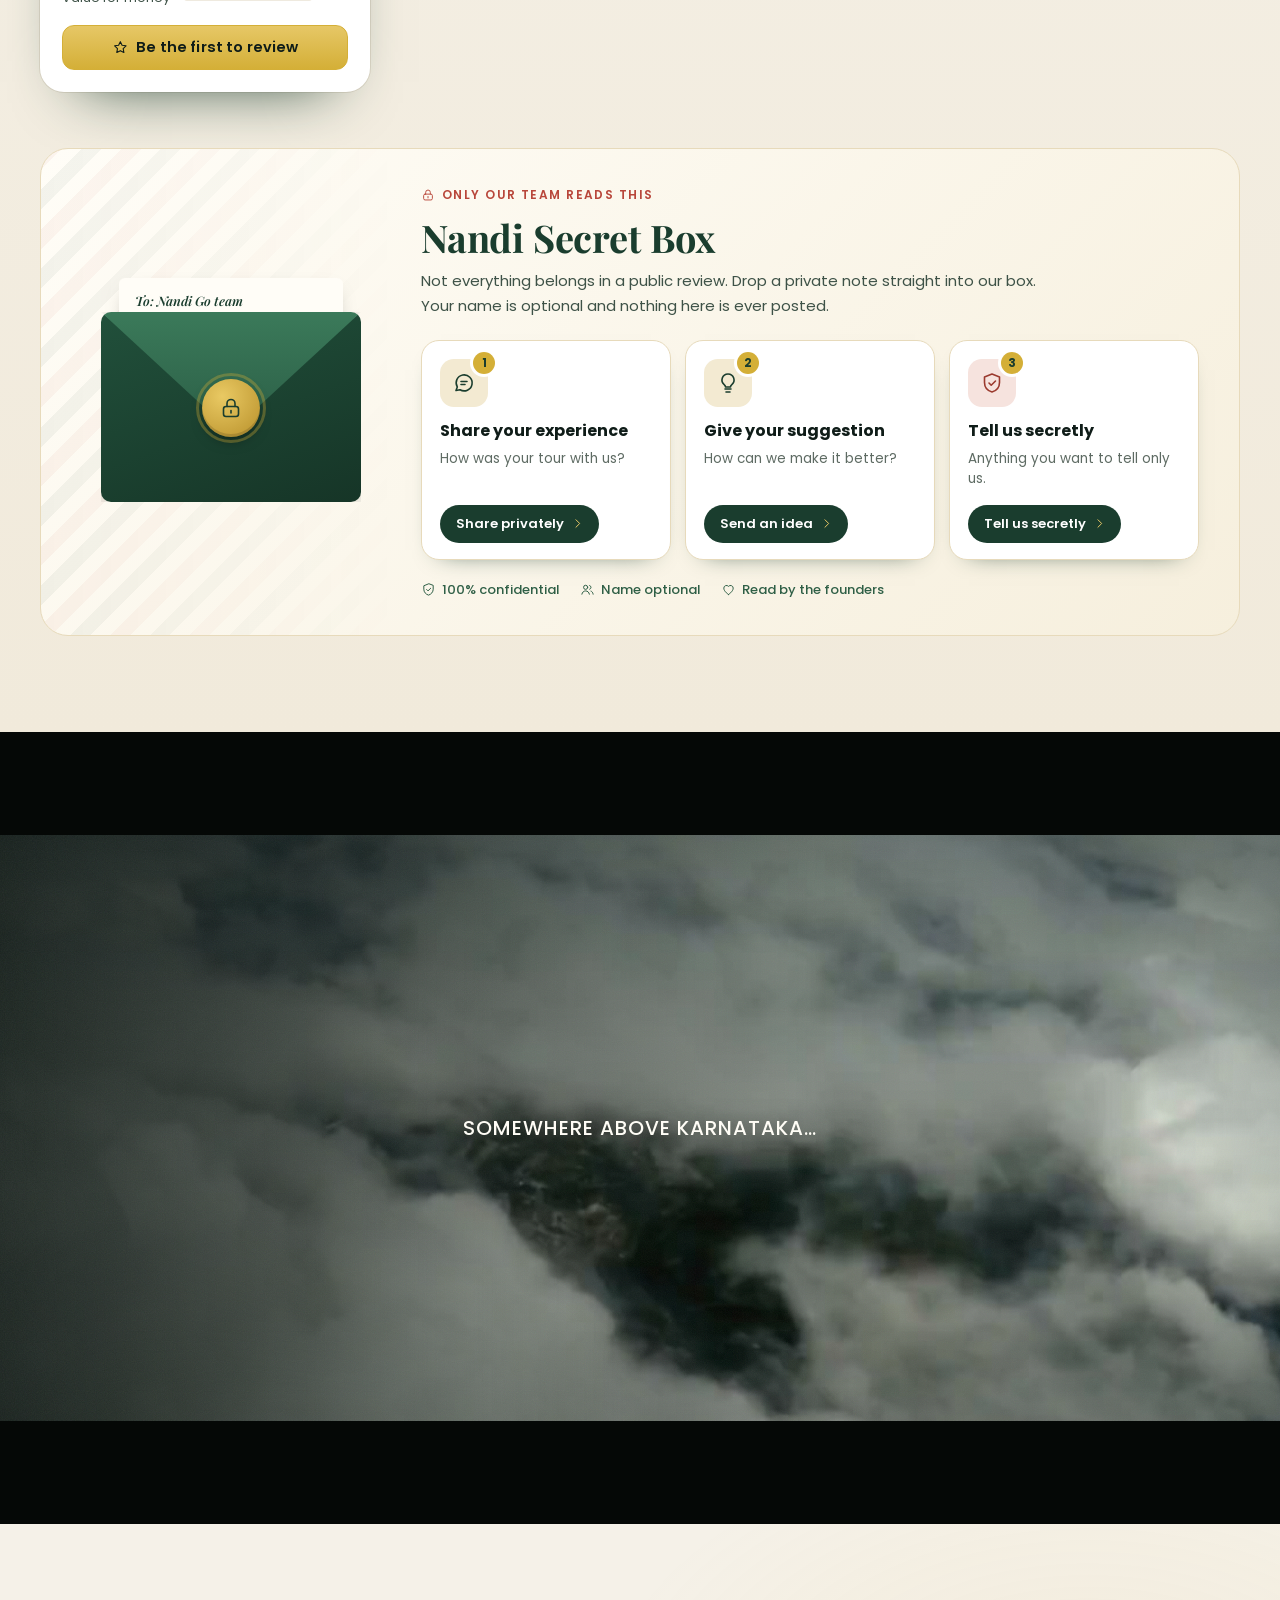
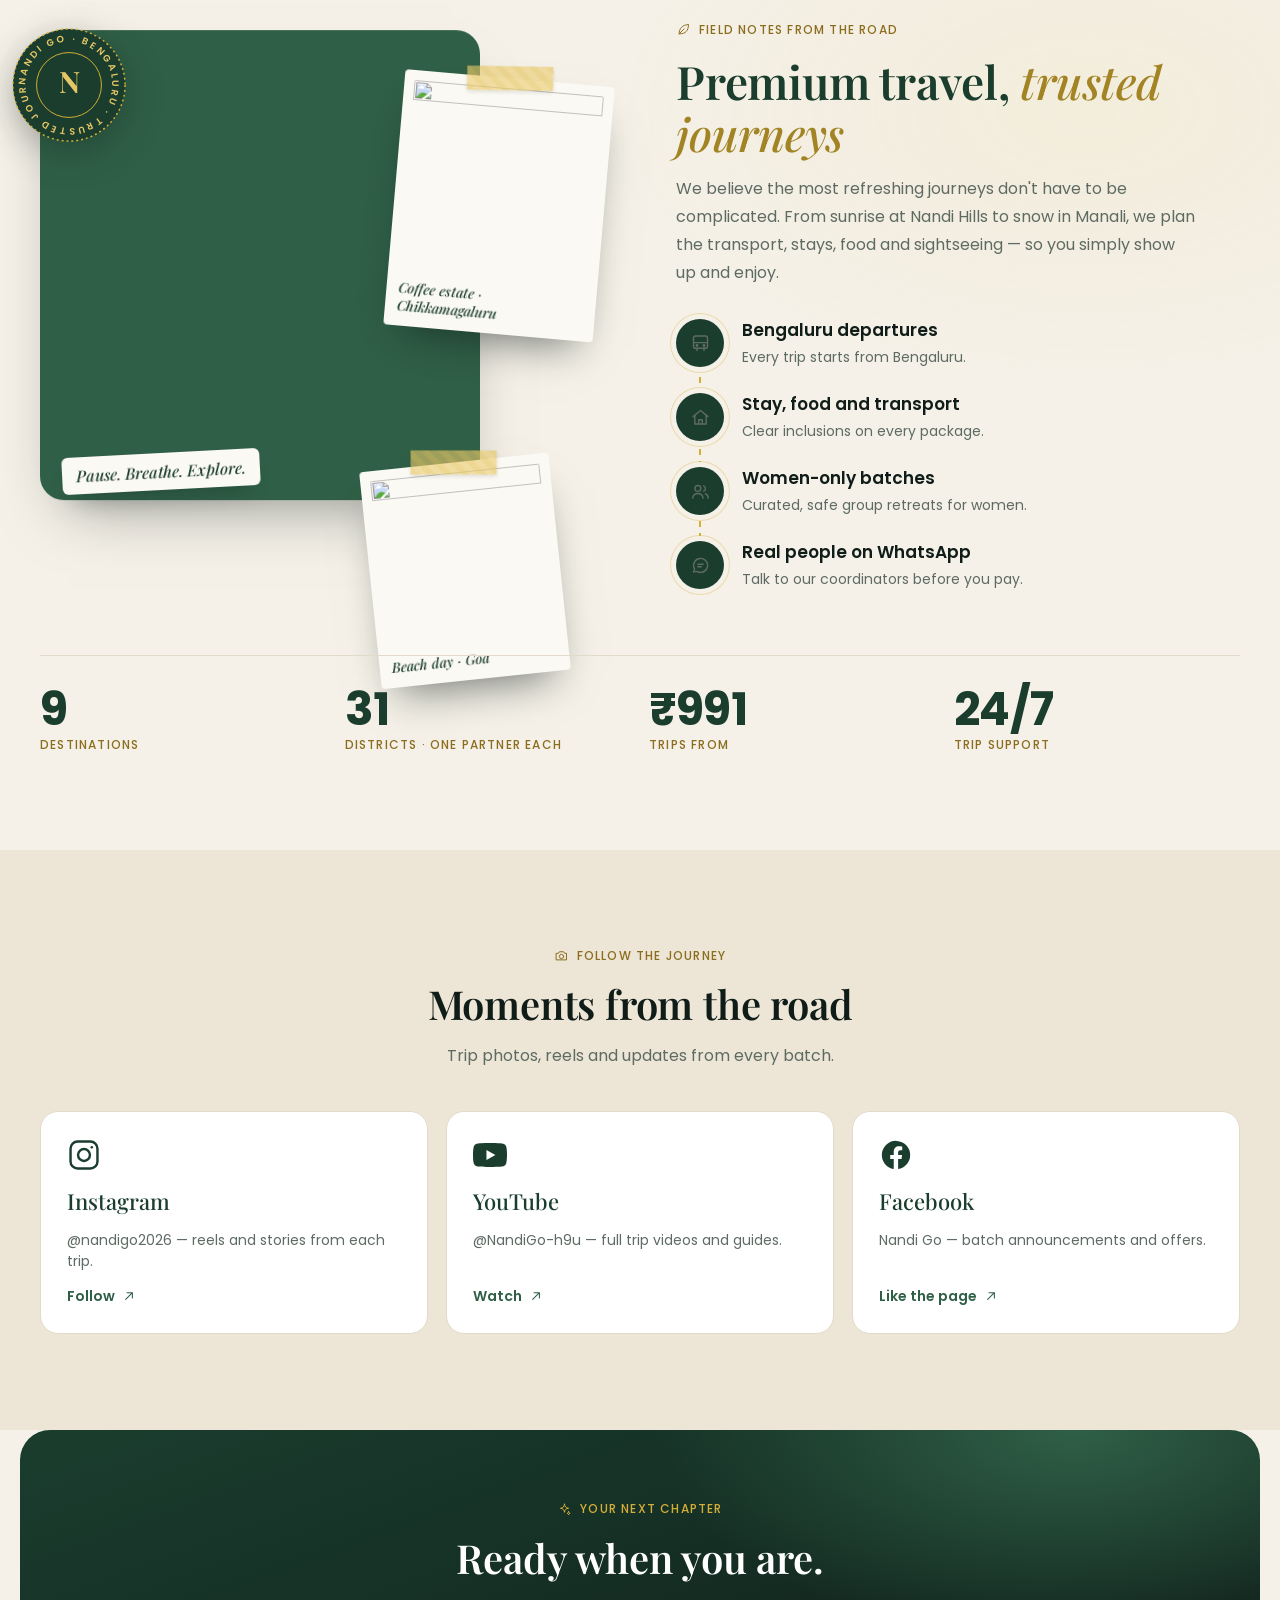
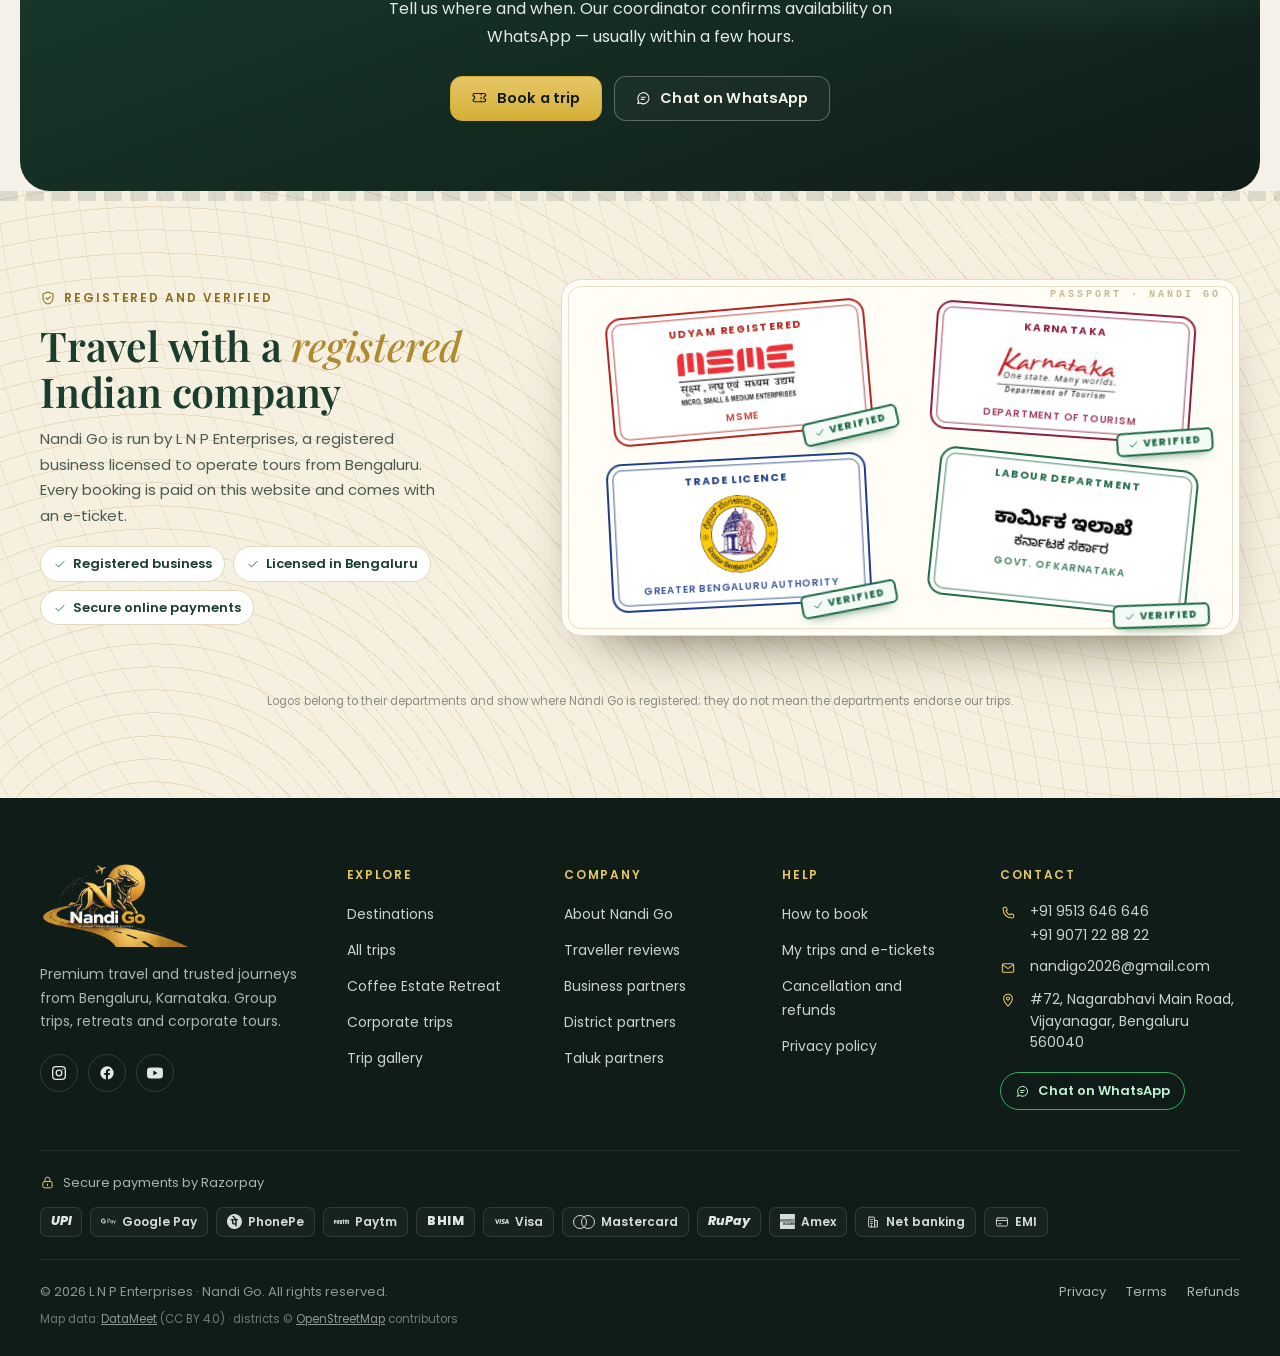
==== commit 94284f5e: "Footer redesign: one calm grid with contact column, quiet payments row, clean bottom bar" ====
--- a/index.html
+++ b/index.html
@@ -9,7 +9,7 @@
 <link rel="preconnect" href="https://fonts.googleapis.com"><link rel="preconnect" href="https://fonts.gstatic.com" crossorigin>
 <link href="https://fonts.googleapis.com/css2?family=Playfair+Display:ital,wght@0,400..800;1,400..700&family=Poppins:wght@400;500;600;700&display=swap" rel="stylesheet">
 <link rel="icon" type="image/png" href="logo.png"/><link rel="apple-touch-icon" href="logo.png"/>
-<link rel="stylesheet" href="site.css?v=98"/>
+<link rel="stylesheet" href="site.css?v=99"/>
 </head>
 <body>
 
@@ -234,42 +234,29 @@
 </section>
 </main>
 
-<footer>
+<footer class="ft">
  <div class="container">
-  <div class="fband">
-   <a class="fcard" href="https://wa.me/919513646646" target="_blank" rel="noopener"><span class="fcard-ic"><svg class="ic"><use href="#i-phone"/></svg></span><span class="fcard-tx"><small>Call / WhatsApp</small><b class="fc-nums"><span data-tel="+919513646646">9513 646 646</span><i aria-hidden="true"></i><span data-tel="+919071228822">9071 22 88 22</span></b></span></a>
-   <a class="fcard" href="mailto:nandigo2026@gmail.com"><span class="fcard-ic"><svg class="ic"><use href="#i-mail"/></svg></span><span class="fcard-tx"><small>Email</small><b>nandigo2026@gmail.com</b></span></a>
-   <a class="fcard" href="https://maps.google.com/?q=Nagarabhavi+Main+Road+Vijayanagar+Bengaluru+560040" target="_blank" rel="noopener"><span class="fcard-ic"><svg class="ic"><use href="#i-building"/></svg></span><span class="fcard-tx"><small>Corporate office · #72</small><b>Nagarabhavi, Bengaluru 560040</b></span></a>
-  </div>
-  <div class="foot-grid">
-   <div>
+  <div class="ft-grid">
+   <div class="ft-brand">
     <img src="logo.png" alt="Nandi Go" class="footer-logo" width="200" height="62"/>
-    <p>Premium travel and trusted journeys from Bengaluru, Karnataka.</p>
+    <p>Premium travel and trusted journeys from Bengaluru, Karnataka. Group trips, retreats and corporate tours.</p>
     <div class="foot-social">
      <a href="https://www.instagram.com/nandigo2026?xtok=Z2MxeTNweHZmYzRi" target="_blank" rel="noopener" aria-label="Instagram"><svg viewBox="0 0 24 24" fill="none" stroke="currentColor" stroke-width="2" stroke-linecap="round"><rect x="2.5" y="2.5" width="19" height="19" rx="5"/><circle cx="12" cy="12" r="4.2"/><path d="M17.5 6.5h.01"/></svg></a>
      <a href="https://www.facebook.com/profile.php?id=61595965811478" target="_blank" rel="noopener" aria-label="Facebook"><svg viewBox="0 0 24 24" fill="currentColor"><path d="M22 12a10 10 0 1 0-11.6 9.9v-7H7.9V12h2.5V9.8c0-2.5 1.5-3.9 3.8-3.9 1.1 0 2.2.2 2.2.2v2.5h-1.3c-1.2 0-1.6.8-1.6 1.6V12h2.8l-.4 2.9h-2.4v7A10 10 0 0 0 22 12Z"/></svg></a>
      <a href="https://www.youtube.com/@NandiGo-h9u" target="_blank" rel="noopener" aria-label="YouTube"><svg viewBox="0 0 24 24" fill="currentColor"><path d="M23.5 6.2a3 3 0 0 0-2.1-2.1C19.5 3.6 12 3.6 12 3.6s-7.5 0-9.4.5A3 3 0 0 0 .5 6.2C0 8.1 0 12 0 12s0 3.9.5 5.8a3 3 0 0 0 2.1 2.1c1.9.5 9.4.5 9.4.5s7.5 0 9.4-.5a3 3 0 0 0 2.1-2.1c.5-1.9.5-5.8.5-5.8s0-3.9-.5-5.8ZM9.5 15.6V8.4l6.3 3.6Z"/></svg></a>
     </div>
    </div>
-   <div>
-    <h4>Explore</h4>
-    <a href="#home">Destinations</a><a href="#trips">Trips</a><a href="#retreat">Coffee Estate Retreat</a><a href="#how">How booking works</a><a href="#reviews">Traveller reviews</a><a href="#gallery">Trip gallery</a><a href="#corporate" data-corp-open>Corporate trips</a>
-   </div>
-   <div>
-    <h4>Company</h4>
-    <a href="#about">About Nandi Go</a><a href="partners.html">Business Partners</a><a href="partners.html#district">District Partners</a><a href="partners.html#taluk">Taluk Partners</a>
-   </div>
-   <div>
-    <h4>Help</h4>
-    <a href="#how">How to book</a><a href="my-trips">My trips and e-tickets</a><a href="terms.html">Terms, cancellation &amp; refunds</a><a href="privacy.html">Privacy policy</a>
-   </div>
-  </div>
-  <div data-paystrip="dark"></div>
-  <div class="foot-end">
-   <span>© <span id="year"></span> Nandi Go. All rights reserved.</span>
-   <span><a href="privacy.html">Privacy policy</a> · <a href="terms.html">Terms, cancellation &amp; refunds</a></span>
-   <span>Map data: <a href="https://github.com/datameet/maps" target="_blank" rel="noopener">DataMeet</a> (CC BY 4.0) · districts © <a href="https://www.openstreetmap.org/copyright" target="_blank" rel="noopener">OpenStreetMap</a> contributors</span>
-  </div>
+   <nav class="ft-col" aria-label="Explore"><h4>Explore</h4><ul><li><a href="#home">Destinations</a></li><li><a href="#trips">All trips</a></li><li><a href="#retreat">Coffee Estate Retreat</a></li><li><a href="#corporate" data-corp-open>Corporate trips</a></li><li><a href="#gallery">Trip gallery</a></li></ul></nav>
+   <nav class="ft-col" aria-label="Company"><h4>Company</h4><ul><li><a href="#about">About Nandi Go</a></li><li><a href="#reviews">Traveller reviews</a></li><li><a href="partners.html">Business partners</a></li><li><a href="partners.html#district">District partners</a></li><li><a href="partners.html#taluk">Taluk partners</a></li></ul></nav>
+   <nav class="ft-col" aria-label="Help"><h4>Help</h4><ul><li><a href="#how">How to book</a></li><li><a href="my-trips">My trips and e-tickets</a></li><li><a href="terms.html">Cancellation and refunds</a></li><li><a href="privacy.html">Privacy policy</a></li></ul></nav>
+   <div class="ft-col ft-contact"><h4>Contact</h4><ul><li><svg class="ic"><use href="#i-phone"/></svg><span><a href="tel:+919513646646">+91 9513 646 646</a><a href="tel:+919071228822">+91 9071 22 88 22</a></span></li><li><svg class="ic"><use href="#i-mail"/></svg><span><a href="mailto:nandigo2026@gmail.com">nandigo2026@gmail.com</a></span></li><li><svg class="ic"><use href="#i-pin"/></svg><span>#72, Nagarabhavi Main Road,<br>Vijayanagar, Bengaluru 560040</span></li></ul><a class="ft-wa" href="https://wa.me/919513646646" target="_blank" rel="noopener"><svg class="ic"><use href="#i-chat"/></svg>Chat on WhatsApp</a></div>
+  </div>
+  <div data-paystrip="footer"></div>
+  <div class="ft-bottom">
+   <span>© <span id="year"></span> L N P Enterprises · Nandi Go. All rights reserved.</span>
+   <span class="ft-legal"><a href="privacy.html">Privacy</a><a href="terms.html">Terms</a><a href="terms.html">Refunds</a></span>
+  </div>
+  <p class="ft-credit">Map data: <a href="https://github.com/datameet/maps" target="_blank" rel="noopener">DataMeet</a> (CC BY 4.0) · districts © <a href="https://www.openstreetmap.org/copyright" target="_blank" rel="noopener">OpenStreetMap</a> contributors</p>
  </div>
 </footer>
 
@@ -515,7 +502,7 @@
 <script src="assets/about.js?v=32"></script>
 <script src="assets/wa.js?v=1" defer></script>
 <script src="assets/trust.js?v=1" defer></script>
-<script src="assets/pay.js?v=4" defer></script>
+<script src="assets/pay.js?v=5" defer></script>
 <script src="assets/corporate.js?v=6" defer></script>
 </body>
 </html>
--- a/site.css
+++ b/site.css
@@ -2675,3 +2675,49 @@
 @media(max-width:900px){.tv-in{grid-template-columns:minmax(0,1fr)}.tv-copy{text-align:center}.tv-copy p{margin-left:auto;margin-right:auto}.tv-points{justify-content:center}}
 @media(max-width:560px){.tv-page{gap:18px 12px;padding:22px 12px 26px}.tv-ring{padding:10px 8px 9px;gap:6px}.tv-ring img{height:40px}.tv-stamp.is-round .tv-ring img{height:60px}.tv-top,.tv-bot{font-size:9px;letter-spacing:.08em}.tv-ok{font-size:9px;padding:3px 6px}}
 footer{margin-top:0}
+
+/* ===== Footer v3: one calm grid, quiet payments row, clean bottom bar ===== */
+footer.ft{background:#0F1C18;color:#C9D3CC;padding:64px 0 28px;margin:0}
+.ft-grid{display:grid;grid-template-columns:1.5fr 1fr 1fr 1fr 1.35fr;gap:40px;padding-bottom:40px;border-bottom:1px solid #ffffff14}
+.ft-brand .footer-logo{width:150px;height:auto;margin:0 0 16px}
+.ft-brand p{margin:0 0 20px;max-width:32ch;font-size:14px;line-height:1.7;color:#A9B6AE}
+.ft .foot-social{margin:0;display:flex;gap:10px}
+.ft .foot-social a{width:38px;height:38px;border-radius:50%;display:grid;place-items:center;border:1px solid #ffffff24;color:#E1E7E2;transition:.2s;margin:0}
+.ft .foot-social a:hover{border-color:var(--gold2);color:var(--gold2)}
+.ft .foot-social svg{width:16px;height:16px}
+.ft-col h4{margin:4px 0 18px;font:600 12px var(--sans);letter-spacing:.14em;text-transform:uppercase;color:var(--gold2)}
+.ft-col ul{list-style:none;margin:0;padding:0;display:grid;gap:12px}
+.ft-col a{color:#C9D3CC;font-size:14px;line-height:1.4;transition:color .2s}
+.ft-col a:hover{color:#fff}
+.ft-contact li{display:grid;grid-template-columns:18px minmax(0,1fr);gap:12px;align-items:start;font-size:14px;line-height:1.55;color:#C9D3CC}
+.ft-contact li>.ic{width:16px;height:16px;margin-top:3px;color:var(--gold2)}
+.ft-contact li span{display:flex;flex-direction:column;gap:4px}
+.ft-contact a{font-variant-numeric:tabular-nums}
+.ft-wa{display:inline-flex;align-items:center;gap:8px;margin-top:18px;padding:9px 14px;border-radius:99px;border:1px solid #2FAE63;color:#BFF2D2!important;font-size:13px!important;font-weight:600}
+.ft-wa:hover{background:#2FAE6322}
+.ft-wa .ic{width:15px;height:15px}
+/* payments row */
+.pw-foot{display:flex;align-items:center;justify-content:space-between;flex-wrap:wrap;gap:14px 24px;padding:22px 0;border-bottom:1px solid #ffffff14}
+.pwf-k{display:inline-flex;align-items:center;gap:8px;font-size:13px;color:#A9B6AE}
+.pwf-k .ic{width:15px;height:15px;color:var(--gold2)}
+.pwf-list{list-style:none;margin:0;padding:0;display:flex;flex-wrap:wrap;align-items:center;gap:8px}
+.pwf-list li{display:inline-flex;align-items:center;gap:6px;height:30px;padding:0 10px;border-radius:7px;border:1px solid #ffffff1c;background:#ffffff08;color:#D5DDD7;font-size:12px;font-weight:600;white-space:nowrap}
+.pwf-list svg{width:15px;height:15px}
+.pwf-list .ic{width:14px;height:14px}
+.pwf-list b,.pwf-list b em{color:#E1E7E2!important;font-size:12.5px}
+.pwf-list .pw-mc em{width:14px;height:14px;background:transparent!important;border:1.5px solid #D5DDD7;mix-blend-mode:normal;opacity:1}
+.pwf-list .pw-mc{width:22px;height:14px}
+.pwf-list .pw-mc em:last-child{right:0}
+/* bottom bar */
+.ft-bottom{display:flex;align-items:center;justify-content:space-between;flex-wrap:wrap;gap:10px 24px;padding-top:22px;font-size:13px;color:#8C978F}
+.ft-legal{display:flex;gap:20px}
+.ft-legal a{color:#A9B6AE}.ft-legal a:hover{color:#fff}
+.ft-credit{margin:10px 0 0;font-size:11.5px;color:#6F7B74}
+.ft-credit a{color:#8C978F;text-decoration:underline}
+@media(max-width:1100px){.ft-grid{grid-template-columns:1.4fr 1fr 1fr;gap:36px 28px}.ft-brand{grid-column:1/-1}.ft-contact{grid-column:span 1}}
+@media(max-width:760px){
+ footer.ft{padding:48px 0 24px}
+ .ft-grid{grid-template-columns:1fr 1fr;gap:32px 20px}
+ .ft-contact{grid-column:1/-1}
+ .pw-foot{flex-direction:column;align-items:flex-start}
+ .ft-bottom{flex-direction:column;align-items:flex-start}}
